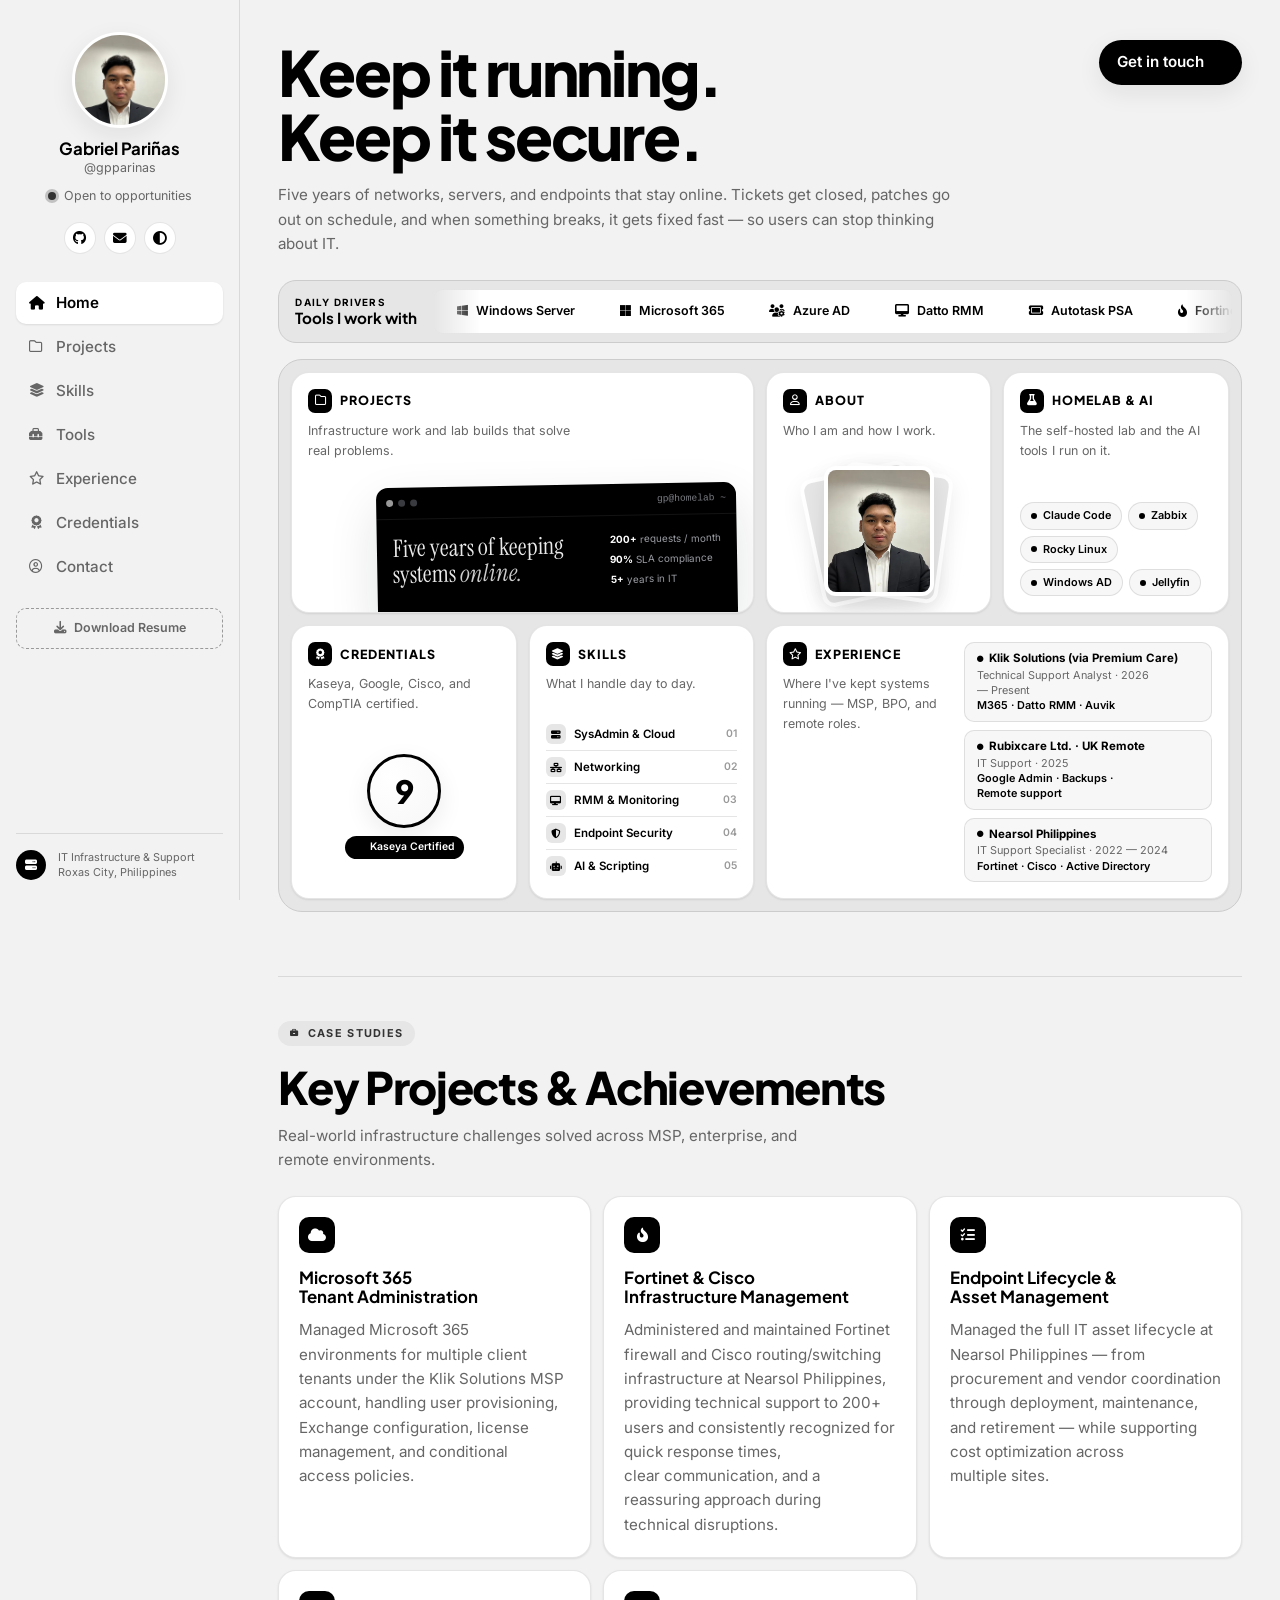
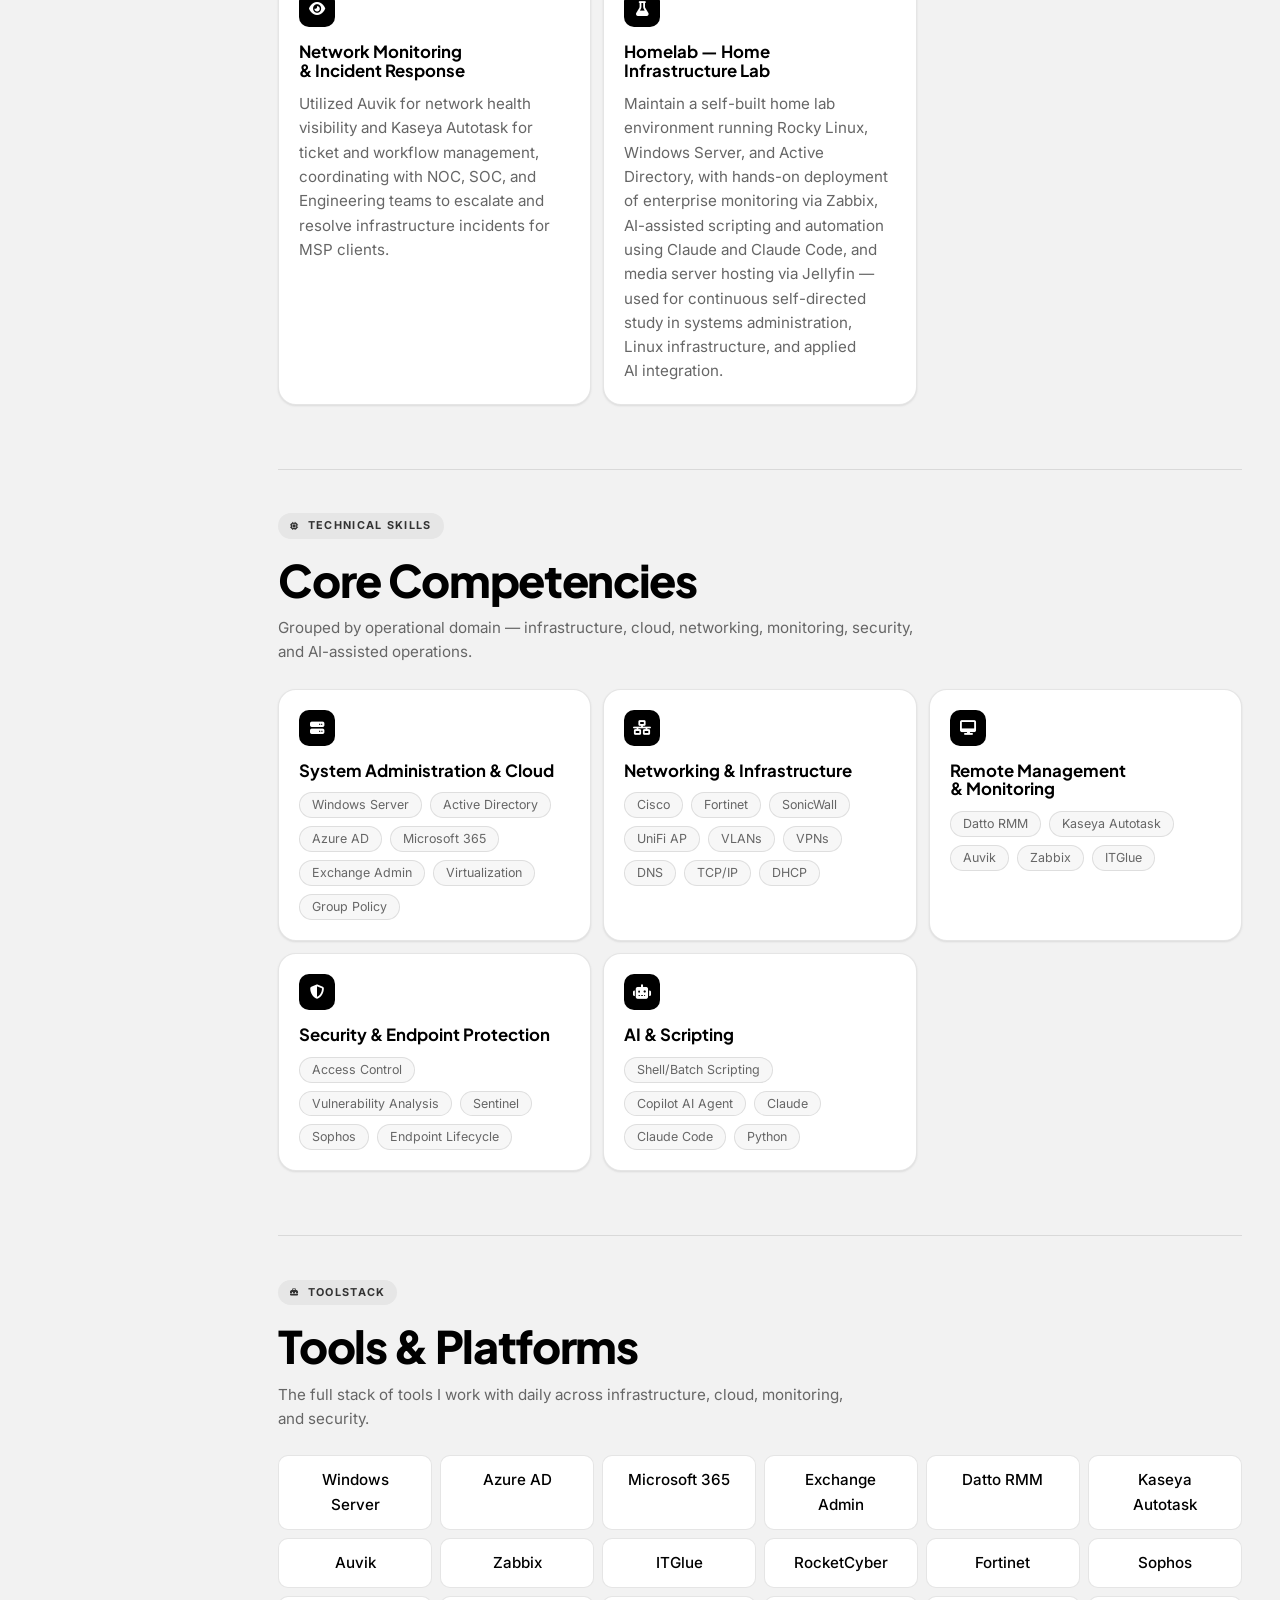
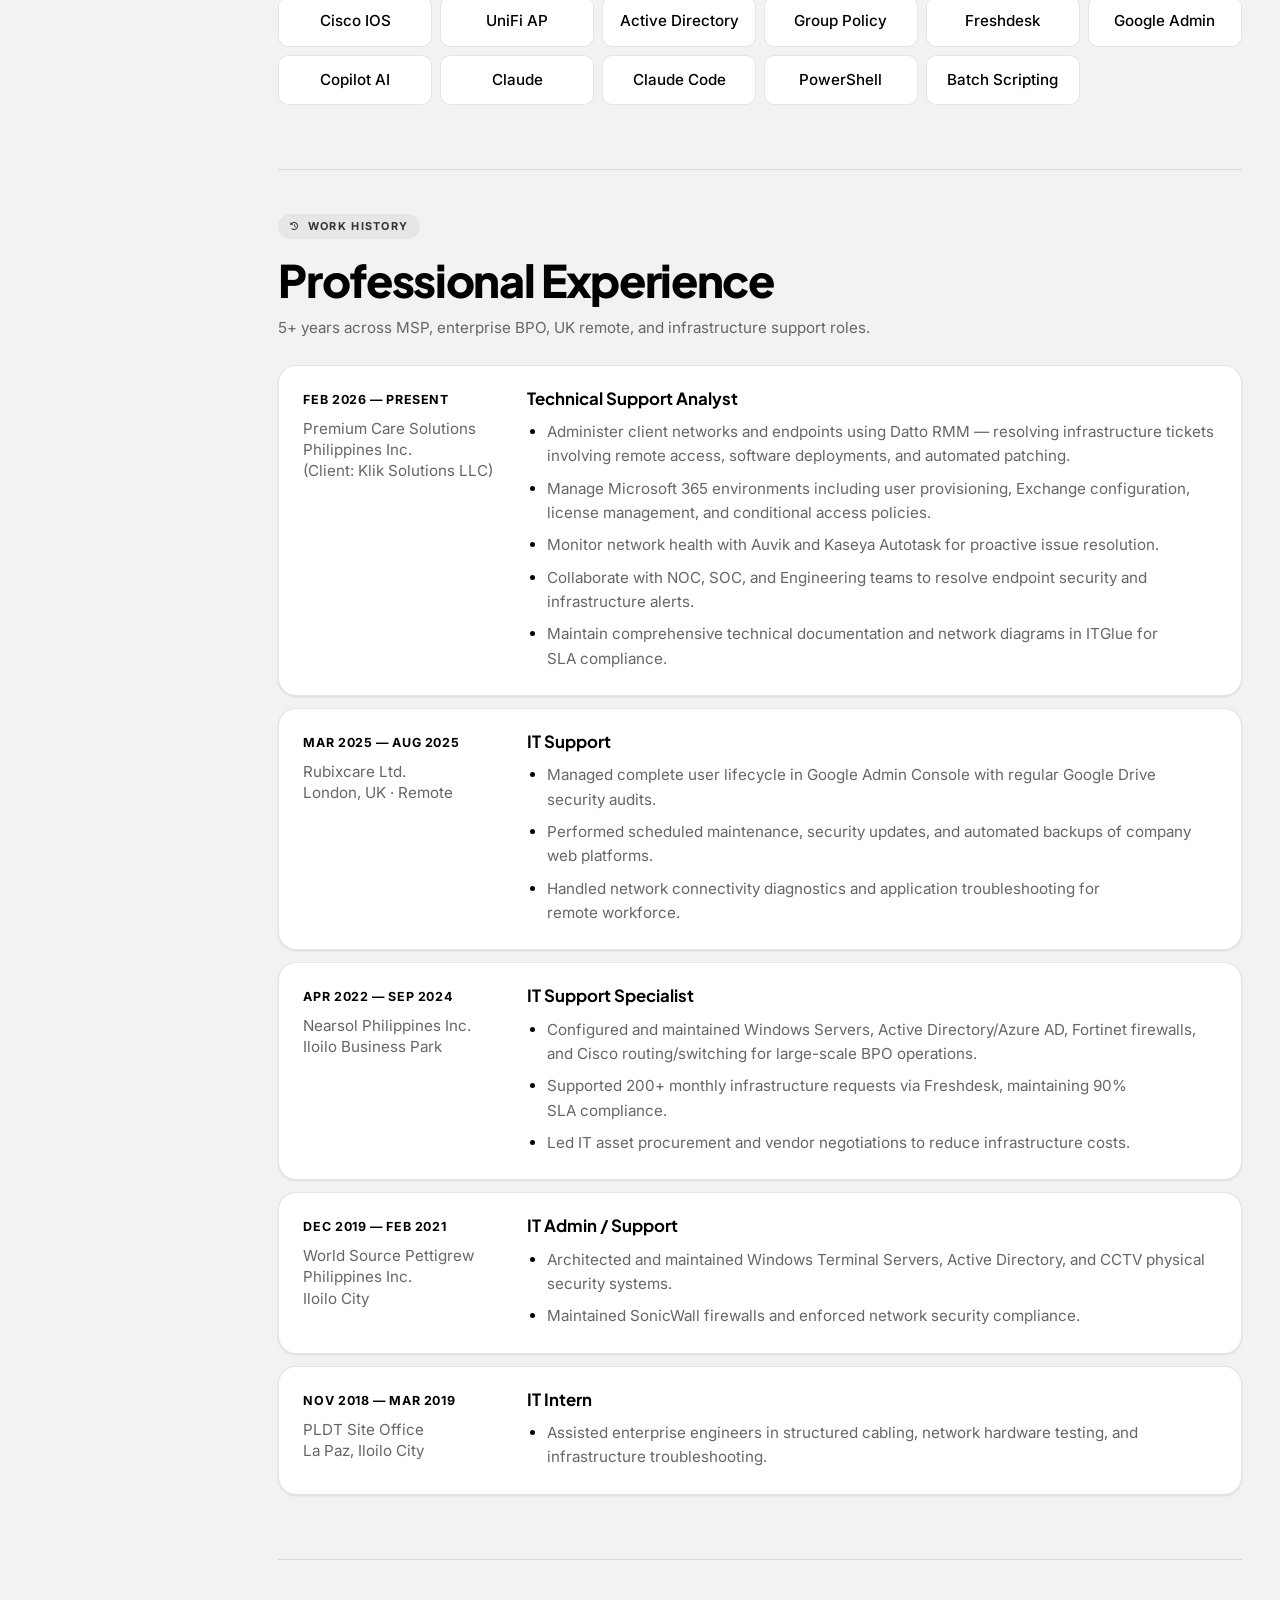
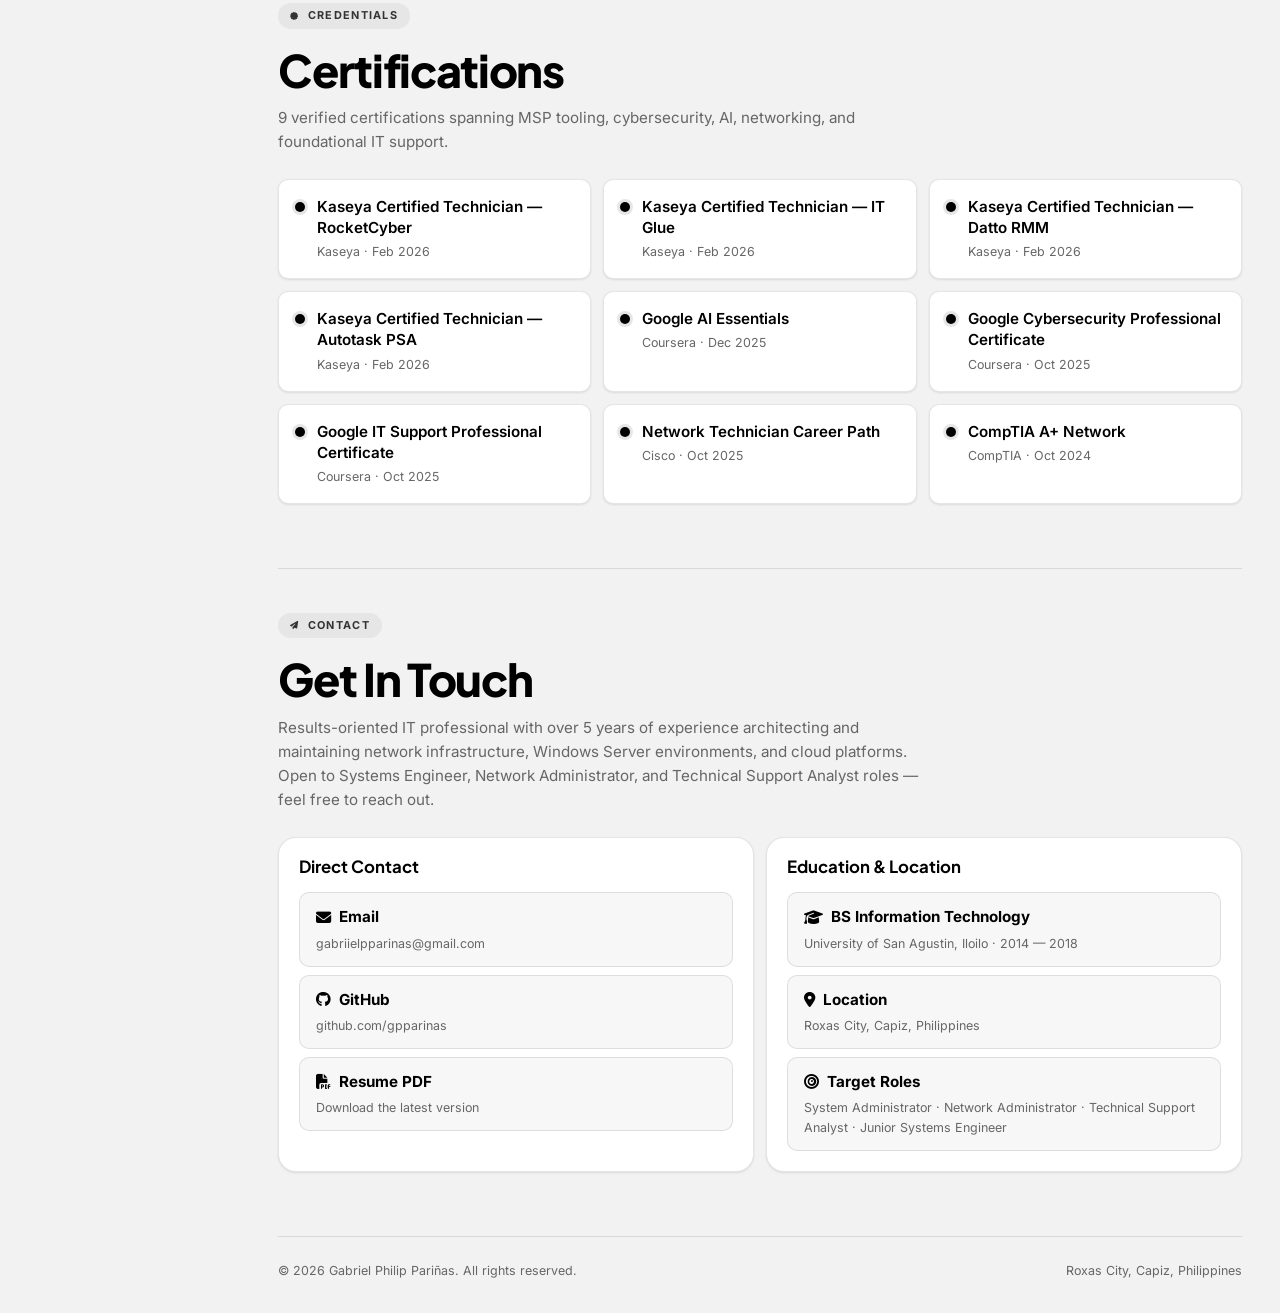
==== index.html @ 8ee0f175 "Correct experience to 5+ years, refine hero copy, optimize photo - Change every "six years" / "6+ ye" ====
<!DOCTYPE html>
<html lang="en">
<head>
  <meta charset="UTF-8" />
  <meta name="viewport" content="width=device-width, initial-scale=1.0, viewport-fit=cover" />
  <meta name="color-scheme" content="light dark" />
  <meta name="theme-color" content="#f2f2f2" media="(prefers-color-scheme: light)" />
  <meta name="theme-color" content="#000000" media="(prefers-color-scheme: dark)" />

  <!-- Apply the saved theme before the page paints (prevents a light flash in dark mode).
       No saved choice = follow the device setting automatically. -->
  <script>
    (function () {
      var root = document.documentElement;
      root.classList.add('js');
      try {
        var t = localStorage.getItem('theme');
        if (t === 'light' || t === 'dark') root.setAttribute('data-theme', t);
      } catch (e) {}
    })();
  </script>
  <title>Gabriel Philip Pariñas — IT Infrastructure & Support Engineer</title>
  <meta name="description" content="Results-oriented IT professional with 5+ years of experience in network infrastructure, Windows Server, Azure AD, and managed services. Based in Roxas City, Philippines." />
  <meta property="og:title" content="Gabriel Philip Pariñas — IT Portfolio" />
  <meta property="og:description" content="System Administrator · Network Administrator · Technical Support Analyst" />
  <meta property="og:type" content="website" />
  <link rel="canonical" href="https://gpparinas.github.io/mywebsite/" />

  <!-- Fonts -->
  <link rel="preconnect" href="https://fonts.googleapis.com">
  <link rel="preconnect" href="https://fonts.gstatic.com" crossorigin>
  <link href="https://fonts.googleapis.com/css2?family=Instrument+Serif:ital@0;1&family=Inter:wght@400;500;600;700&family=Plus+Jakarta+Sans:wght@600;700;800&display=swap" rel="stylesheet">

  <!-- Icons (Font Awesome) -->
  <link rel="preconnect" href="https://cdnjs.cloudflare.com">
  <link rel="stylesheet" href="https://cdnjs.cloudflare.com/ajax/libs/font-awesome/6.4.0/css/all.min.css" />

  <!-- Styles -->
  <link rel="stylesheet" href="style.css" />
</head>
<body>

  <!-- Skip link -->
  <a href="#main-content" class="sr-only">Skip to main content</a>

  <!-- ===== MOBILE TOP BAR ===== -->
  <div class="topbar">
    <a href="#home" class="topbar-brand" aria-label="Gabriel Pariñas — home">
      <img src="photo.webp" alt="" width="36" height="36">
      <span>Gabriel Pariñas</span>
    </a>
    <button id="mobileMenuButton" class="mobile-btn" aria-label="Toggle navigation menu" aria-expanded="false" aria-controls="mobileNav">
      <i id="mobileMenuIcon" class="fas fa-bars" aria-hidden="true"></i>
    </button>
  </div>
  <div class="sidebar-backdrop" id="sidebarBackdrop" hidden></div>

  <div class="app">

    <!-- ===== SIDEBAR ===== -->
    <aside class="sidebar" id="mobileNav" aria-label="Profile and navigation">
      <div class="profile">
        <div class="avatar">
          <img src="photo.webp" alt="Gabriel Philip Pariñas — professional headshot" width="96" height="96"
               onerror="this.style.display='none'">
        </div>
        <h2 class="profile-name">Gabriel Pariñas</h2>
        <p class="profile-handle">@gpparinas</p>
        <p class="profile-status"><span class="status-dot" aria-hidden="true"></span> Open to opportunities</p>
        <div class="socials">
          <a href="https://github.com/gpparinas" target="_blank" rel="noopener noreferrer" aria-label="GitHub"><i class="fab fa-github" aria-hidden="true"></i></a>
          <a href="mailto:gabriielpparinas@gmail.com" aria-label="Email"><i class="fas fa-envelope" aria-hidden="true"></i></a>
          <button id="darkModeToggle" class="theme-toggle" type="button" aria-label="Theme: System. Click to switch to Light." title="Theme: System">
            <i id="systemIcon" class="fas fa-circle-half-stroke" aria-hidden="true"></i>
            <i id="sunIcon"    class="fas fa-sun hidden"         aria-hidden="true"></i>
            <i id="moonIcon"   class="fas fa-moon hidden"        aria-hidden="true"></i>
          </button>
        </div>
      </div>

      <nav class="side-nav" aria-label="Main navigation">
        <a href="#home"           class="nav-link active"><i class="fas fa-house" aria-hidden="true"></i> Home</a>
        <a href="#case-studies"   class="nav-link"><i class="far fa-folder" aria-hidden="true"></i> Projects</a>
        <a href="#competencies"   class="nav-link"><i class="fas fa-layer-group" aria-hidden="true"></i> Skills</a>
        <a href="#tools"          class="nav-link"><i class="fas fa-toolbox" aria-hidden="true"></i> Tools</a>
        <a href="#experience"     class="nav-link"><i class="far fa-star" aria-hidden="true"></i> Experience</a>
        <a href="#certifications" class="nav-link"><i class="fas fa-award" aria-hidden="true"></i> Credentials</a>
        <a href="#contact"        class="nav-link"><i class="far fa-circle-user" aria-hidden="true"></i> Contact</a>
      </nav>

      <a href="resume.pdf" class="btn-resume" download aria-label="Download resume PDF">
        <i class="fas fa-download" aria-hidden="true"></i> Download Resume
      </a>

      <div class="sidebar-foot">
        <span class="logo-mark" aria-hidden="true"><i class="fas fa-server"></i></span>
        <span>IT Infrastructure &amp; Support<br>Roxas City, Philippines</span>
      </div>
    </aside>

    <!-- ===== MAIN ===== -->
    <main id="main-content">

      <!-- HOME / DASHBOARD -->
      <section id="home">
        <div class="home-head">
          <div>
            <h1 class="headline">Keep it running. Keep it secure.</h1>
            <p class="subhead">
              Five years of networks, servers, and endpoints that stay online. Tickets get closed,
              patches go out on schedule, and when something breaks, it gets fixed fast — so users
              can stop thinking about IT.
            </p>
          </div>
          <a class="btn-dark" href="#contact">Get in touch <i class="fas fa-arrow-right" aria-hidden="true"></i></a>
        </div>

        <!-- Tools strip -->
        <div class="tools-strip">
          <div class="strip-label">
            <span>Daily drivers</span>
            <strong>Tools I work with</strong>
          </div>
          <div class="marquee">
            <div class="marquee-track">
              <ul class="marquee-list" role="list">
                <li><i class="fab fa-windows" aria-hidden="true"></i> Windows Server</li>
                <li><i class="fab fa-microsoft" aria-hidden="true"></i> Microsoft 365</li>
                <li><i class="fas fa-users-gear" aria-hidden="true"></i> Azure AD</li>
                <li><i class="fas fa-desktop" aria-hidden="true"></i> Datto RMM</li>
                <li><i class="fas fa-ticket" aria-hidden="true"></i> Autotask PSA</li>
                <li><i class="fas fa-fire-flame-curved" aria-hidden="true"></i> Fortinet</li>
                <li><i class="fas fa-network-wired" aria-hidden="true"></i> Cisco IOS</li>
                <li><i class="fas fa-chart-line" aria-hidden="true"></i> Zabbix</li>
                <li><i class="fas fa-book" aria-hidden="true"></i> ITGlue</li>
                <li><i class="fas fa-terminal" aria-hidden="true"></i> Claude Code</li>
              </ul>
              <ul class="marquee-list" role="list" aria-hidden="true">
                <li><i class="fab fa-windows"></i> Windows Server</li>
                <li><i class="fab fa-microsoft"></i> Microsoft 365</li>
                <li><i class="fas fa-users-gear"></i> Azure AD</li>
                <li><i class="fas fa-desktop"></i> Datto RMM</li>
                <li><i class="fas fa-ticket"></i> Autotask PSA</li>
                <li><i class="fas fa-fire-flame-curved"></i> Fortinet</li>
                <li><i class="fas fa-network-wired"></i> Cisco IOS</li>
                <li><i class="fas fa-chart-line"></i> Zabbix</li>
                <li><i class="fas fa-book"></i> ITGlue</li>
                <li><i class="fas fa-terminal"></i> Claude Code</li>
              </ul>
            </div>
          </div>
        </div>

        <!-- Bento grid -->
        <div class="bento-frame">
          <div class="bento">

            <a class="bento-card span-2" href="#case-studies">
              <div class="bento-head">
                <span class="bento-icon"><i class="far fa-folder" aria-hidden="true"></i></span>
                <h3>Projects</h3>
              </div>
              <p class="bento-desc">Infrastructure work and lab builds that solve real problems.</p>
              <div class="preview-window" aria-hidden="true">
                <div class="window-bar"><span></span><span></span><span></span><em>gp@homelab ~</em></div>
                <div class="window-body">
                  <p class="window-quote">Five years of keeping<br>systems <em>online.</em></p>
                  <ul class="window-stats">
                    <li><b>200+</b> requests / month</li>
                    <li><b>90%</b> SLA compliance</li>
                    <li><b>5+</b> years in IT</li>
                  </ul>
                </div>
              </div>
            </a>

            <a class="bento-card" href="#contact">
              <div class="bento-head">
                <span class="bento-icon"><i class="far fa-user" aria-hidden="true"></i></span>
                <h3>About</h3>
              </div>
              <p class="bento-desc">Who I am and how I work.</p>
              <div class="photo-stack" aria-hidden="true">
                <span class="stack-back"></span>
                <span class="stack-mid"></span>
                <img src="photo.webp" alt="" loading="lazy" onerror="this.style.visibility='hidden'">
              </div>
            </a>

            <a class="bento-card" href="#case-studies">
              <div class="bento-head">
                <span class="bento-icon"><i class="fas fa-flask" aria-hidden="true"></i></span>
                <h3>Homelab &amp; AI</h3>
              </div>
              <p class="bento-desc">The self-hosted lab and the AI tools I run on it.</p>
              <div class="pill-cloud" aria-hidden="true">
                <span>Claude Code</span>
                <span>Zabbix</span>
                <span>Rocky Linux</span>
                <span>Windows AD</span>
                <span>Jellyfin</span>
              </div>
            </a>

            <a class="bento-card" href="#certifications">
              <div class="bento-head">
                <span class="bento-icon"><i class="fas fa-award" aria-hidden="true"></i></span>
                <h3>Credentials</h3>
              </div>
              <p class="bento-desc">Kaseya, Google, Cisco, and CompTIA certified.</p>
              <div class="badge" aria-hidden="true">
                <span class="badge-medal"><b>9</b></span>
                <span class="badge-pill"><i class="fas fa-circle-check"></i> Kaseya Certified</span>
              </div>
            </a>

            <a class="bento-card" href="#competencies">
              <div class="bento-head">
                <span class="bento-icon"><i class="fas fa-layer-group" aria-hidden="true"></i></span>
                <h3>Skills</h3>
              </div>
              <p class="bento-desc">What I handle day to day.</p>
              <ol class="mini-list" role="list">
                <li><i class="fas fa-server" aria-hidden="true"></i> SysAdmin &amp; Cloud <span>01</span></li>
                <li><i class="fas fa-network-wired" aria-hidden="true"></i> Networking <span>02</span></li>
                <li><i class="fas fa-desktop" aria-hidden="true"></i> RMM &amp; Monitoring <span>03</span></li>
                <li><i class="fas fa-shield-halved" aria-hidden="true"></i> Endpoint Security <span>04</span></li>
                <li><i class="fas fa-robot" aria-hidden="true"></i> AI &amp; Scripting <span>05</span></li>
              </ol>
            </a>

            <a class="bento-card span-2" href="#experience">
              <div class="bento-split">
                <div>
                  <div class="bento-head">
                    <span class="bento-icon"><i class="far fa-star" aria-hidden="true"></i></span>
                    <h3>Experience</h3>
                  </div>
                  <p class="bento-desc">Where I've kept systems running — MSP, BPO, and remote roles.</p>
                </div>
                <ul class="exp-stack" role="list">
                  <li>
                    <strong><i class="fas fa-circle" aria-hidden="true"></i> Klik Solutions (via Premium Care)</strong>
                    <span>Technical Support Analyst · 2026 — Present</span>
                    <em>M365 · Datto RMM · Auvik</em>
                  </li>
                  <li>
                    <strong><i class="fas fa-circle" aria-hidden="true"></i> Rubixcare Ltd. · UK Remote</strong>
                    <span>IT Support · 2025</span>
                    <em>Google Admin · Backups · Remote support</em>
                  </li>
                  <li>
                    <strong><i class="fas fa-circle" aria-hidden="true"></i> Nearsol Philippines</strong>
                    <span>IT Support Specialist · 2022 — 2024</span>
                    <em>Fortinet · Cisco · Active Directory</em>
                  </li>
                </ul>
              </div>
            </a>

          </div>
        </div>
      </section>

      <!-- CASE STUDIES -->
      <section id="case-studies" class="fade-in-section">
        <span class="section-label"><i class="fas fa-briefcase fa-xs" aria-hidden="true"></i> Case Studies</span>
        <h2 class="section-title">Key Projects &amp; Achievements</h2>
        <p class="section-desc">Real-world infrastructure challenges solved across MSP, enterprise, and remote environments.</p>
        <div class="skills-grid">

          <article class="skill-card">
            <div class="skill-icon"><i class="fas fa-cloud" aria-hidden="true"></i></div>
            <h3>Microsoft 365 Tenant Administration</h3>
            <p class="card-text">
              Managed Microsoft 365 environments for multiple client tenants under the Klik Solutions MSP account,
              handling user provisioning, Exchange configuration, license management, and conditional access policies.
            </p>
          </article>

          <article class="skill-card">
            <div class="skill-icon"><i class="fas fa-fire-alt" aria-hidden="true"></i></div>
            <h3>Fortinet &amp; Cisco Infrastructure Management</h3>
            <p class="card-text">
              Administered and maintained Fortinet firewall and Cisco routing/switching infrastructure at Nearsol Philippines,
              providing technical support to 200+ users and consistently recognized for quick response times, clear communication,
              and a reassuring approach during technical disruptions.
            </p>
          </article>

          <article class="skill-card">
            <div class="skill-icon"><i class="fas fa-tasks" aria-hidden="true"></i></div>
            <h3>Endpoint Lifecycle &amp; Asset Management</h3>
            <p class="card-text">
              Managed the full IT asset lifecycle at Nearsol Philippines — from procurement and vendor coordination through deployment,
              maintenance, and retirement — while supporting cost optimization across multiple sites.
            </p>
          </article>

          <article class="skill-card">
            <div class="skill-icon"><i class="fas fa-eye" aria-hidden="true"></i></div>
            <h3>Network Monitoring &amp; Incident Response</h3>
            <p class="card-text">
              Utilized Auvik for network health visibility and Kaseya Autotask for ticket and workflow management, coordinating with NOC, SOC,
              and Engineering teams to escalate and resolve infrastructure incidents for MSP clients.
            </p>
          </article>

          <article class="skill-card">
            <div class="skill-icon"><i class="fas fa-flask" aria-hidden="true"></i></div>
            <h3>Homelab — Home Infrastructure Lab</h3>
            <p class="card-text">
              Maintain a self-built home lab environment running Rocky Linux, Windows Server, and Active Directory,
              with hands-on deployment of enterprise monitoring via Zabbix, AI-assisted scripting and automation using Claude and Claude Code,
              and media server hosting via Jellyfin — used for continuous self-directed study in systems administration, Linux infrastructure,
              and applied AI integration.
            </p>
          </article>

        </div>
      </section>

      <!-- CORE COMPETENCIES -->
      <section id="competencies" class="fade-in-section">
        <span class="section-label"><i class="fas fa-microchip fa-xs" aria-hidden="true"></i> Technical Skills</span>
        <h2 class="section-title">Core Competencies</h2>
        <p class="section-desc">Grouped by operational domain — infrastructure, cloud, networking, monitoring, security, and AI-assisted operations.</p>
        <div class="skills-grid">

          <article class="skill-card">
            <div class="skill-icon"><i class="fas fa-server" aria-hidden="true"></i></div>
            <h3>System Administration &amp; Cloud</h3>
            <div class="tag-group">
              <span class="tag">Windows Server</span><span class="tag">Active Directory</span>
              <span class="tag">Azure AD</span><span class="tag">Microsoft 365</span>
              <span class="tag">Exchange Admin</span><span class="tag">Virtualization</span>
              <span class="tag">Group Policy</span>
            </div>
          </article>

          <article class="skill-card">
            <div class="skill-icon"><i class="fas fa-network-wired" aria-hidden="true"></i></div>
            <h3>Networking &amp; Infrastructure</h3>
            <div class="tag-group">
              <span class="tag">Cisco</span><span class="tag">Fortinet</span>
              <span class="tag">SonicWall</span><span class="tag">UniFi AP</span>
              <span class="tag">VLANs</span><span class="tag">VPNs</span>
              <span class="tag">DNS</span><span class="tag">TCP/IP</span><span class="tag">DHCP</span>
            </div>
          </article>

          <article class="skill-card">
            <div class="skill-icon"><i class="fas fa-desktop" aria-hidden="true"></i></div>
            <h3>Remote Management &amp; Monitoring</h3>
            <div class="tag-group">
              <span class="tag">Datto RMM</span><span class="tag">Kaseya Autotask</span>
              <span class="tag">Auvik</span><span class="tag">Zabbix</span>
              <span class="tag">ITGlue</span>
            </div>
          </article>

          <article class="skill-card">
            <div class="skill-icon"><i class="fas fa-shield-alt" aria-hidden="true"></i></div>
            <h3>Security &amp; Endpoint Protection</h3>
            <div class="tag-group">
              <span class="tag">Access Control</span><span class="tag">Vulnerability Analysis</span>
              <span class="tag">Sentinel</span><span class="tag">Sophos</span>
              <span class="tag">Endpoint Lifecycle</span>
            </div>
          </article>

          <article class="skill-card">
            <div class="skill-icon"><i class="fas fa-robot" aria-hidden="true"></i></div>
            <h3>AI &amp; Scripting</h3>
            <div class="tag-group">
              <span class="tag">Shell/Batch Scripting</span><span class="tag">Copilot AI Agent</span>
              <span class="tag">Claude</span><span class="tag">Claude Code</span><span class="tag">Python</span>
            </div>
          </article>

        </div>
      </section>

      <!-- TOOLS -->
      <section id="tools" class="fade-in-section">
        <span class="section-label"><i class="fas fa-toolbox fa-xs" aria-hidden="true"></i> Toolstack</span>
        <h2 class="section-title">Tools &amp; Platforms</h2>
        <p class="section-desc">The full stack of tools I work with daily across infrastructure, cloud, monitoring, and security.</p>
        <div class="tools-grid">
          <div class="tool-chip">Windows Server</div>
          <div class="tool-chip">Azure AD</div>
          <div class="tool-chip">Microsoft 365</div>
          <div class="tool-chip">Exchange Admin</div>
          <div class="tool-chip">Datto RMM</div>
          <div class="tool-chip">Kaseya Autotask</div>
          <div class="tool-chip">Auvik</div>
          <div class="tool-chip">Zabbix</div>
          <div class="tool-chip">ITGlue</div>
          <div class="tool-chip">RocketCyber</div>
          <div class="tool-chip">Fortinet</div>
          <div class="tool-chip">Sophos</div>
          <div class="tool-chip">Cisco IOS</div>
          <div class="tool-chip">UniFi AP</div>
          <div class="tool-chip">Active Directory</div>
          <div class="tool-chip">Group Policy</div>
          <div class="tool-chip">Freshdesk</div>
          <div class="tool-chip">Google Admin</div>
          <div class="tool-chip">Copilot AI</div>
          <div class="tool-chip">Claude</div>
          <div class="tool-chip">Claude Code</div>
          <div class="tool-chip">PowerShell</div>
          <div class="tool-chip">Batch Scripting</div>
        </div>
      </section>

      <!-- EXPERIENCE -->
      <section id="experience" class="fade-in-section">
        <span class="section-label"><i class="fas fa-history fa-xs" aria-hidden="true"></i> Work History</span>
        <h2 class="section-title">Professional Experience</h2>
        <p class="section-desc">5+ years across MSP, enterprise BPO, UK remote, and infrastructure support roles.</p>
        <div class="timeline">

          <article class="job-card">
            <div class="job-meta">
              <div class="job-period">Feb 2026 — Present</div>
              <div class="job-company">Premium Care Solutions Philippines Inc.<br>(Client: Klik Solutions LLC)</div>
            </div>
            <div>
              <h3 class="job-title">Technical Support Analyst</h3>
              <ul class="job-points">
                <li>Administer client networks and endpoints using Datto RMM — resolving infrastructure tickets involving remote access, software deployments, and automated patching.</li>
                <li>Manage Microsoft 365 environments including user provisioning, Exchange configuration, license management, and conditional access policies.</li>
                <li>Monitor network health with Auvik and Kaseya Autotask for proactive issue resolution.</li>
                <li>Collaborate with NOC, SOC, and Engineering teams to resolve endpoint security and infrastructure alerts.</li>
                <li>Maintain comprehensive technical documentation and network diagrams in ITGlue for SLA compliance.</li>
              </ul>
            </div>
          </article>

          <article class="job-card">
            <div class="job-meta">
              <div class="job-period">Mar 2025 — Aug 2025</div>
              <div class="job-company">Rubixcare Ltd.<br>London, UK · Remote</div>
            </div>
            <div>
              <h3 class="job-title">IT Support</h3>
              <ul class="job-points">
                <li>Managed complete user lifecycle in Google Admin Console with regular Google Drive security audits.</li>
                <li>Performed scheduled maintenance, security updates, and automated backups of company web platforms.</li>
                <li>Handled network connectivity diagnostics and application troubleshooting for remote workforce.</li>
              </ul>
            </div>
          </article>

          <article class="job-card">
            <div class="job-meta">
              <div class="job-period">Apr 2022 — Sep 2024</div>
              <div class="job-company">Nearsol Philippines Inc.<br>Iloilo Business Park</div>
            </div>
            <div>
              <h3 class="job-title">IT Support Specialist</h3>
              <ul class="job-points">
                <li>Configured and maintained Windows Servers, Active Directory/Azure AD, Fortinet firewalls, and Cisco routing/switching for large-scale BPO operations.</li>
                <li>Supported 200+ monthly infrastructure requests via Freshdesk, maintaining 90% SLA compliance.</li>
                <li>Led IT asset procurement and vendor negotiations to reduce infrastructure costs.</li>
              </ul>
            </div>
          </article>

          <article class="job-card">
            <div class="job-meta">
              <div class="job-period">Dec 2019 — Feb 2021</div>
              <div class="job-company">World Source Pettigrew Philippines Inc.<br>Iloilo City</div>
            </div>
            <div>
              <h3 class="job-title">IT Admin / Support</h3>
              <ul class="job-points">
                <li>Architected and maintained Windows Terminal Servers, Active Directory, and CCTV physical security systems.</li>
                <li>Maintained SonicWall firewalls and enforced network security compliance.</li>
              </ul>
            </div>
          </article>

          <article class="job-card">
            <div class="job-meta">
              <div class="job-period">Nov 2018 — Mar 2019</div>
              <div class="job-company">PLDT Site Office<br>La Paz, Iloilo City</div>
            </div>
            <div>
              <h3 class="job-title">IT Intern</h3>
              <ul class="job-points">
                <li>Assisted enterprise engineers in structured cabling, network hardware testing, and infrastructure troubleshooting.</li>
              </ul>
            </div>
          </article>

        </div>
      </section>

      <!-- CERTIFICATIONS -->
      <section id="certifications" class="fade-in-section">
        <span class="section-label"><i class="fas fa-certificate fa-xs" aria-hidden="true"></i> Credentials</span>
        <h2 class="section-title">Certifications</h2>
        <p class="section-desc">9 verified certifications spanning MSP tooling, cybersecurity, AI, networking, and foundational IT support.</p>
        <div class="cert-grid">
          <div class="cert-card"><div class="cert-dot"></div><div><div class="cert-name">Kaseya Certified Technician — RocketCyber</div><div class="cert-issuer">Kaseya · Feb 2026</div></div></div>
          <div class="cert-card"><div class="cert-dot"></div><div><div class="cert-name">Kaseya Certified Technician — IT Glue</div><div class="cert-issuer">Kaseya · Feb 2026</div></div></div>
          <div class="cert-card"><div class="cert-dot"></div><div><div class="cert-name">Kaseya Certified Technician — Datto RMM</div><div class="cert-issuer">Kaseya · Feb 2026</div></div></div>
          <div class="cert-card"><div class="cert-dot"></div><div><div class="cert-name">Kaseya Certified Technician — Autotask PSA</div><div class="cert-issuer">Kaseya · Feb 2026</div></div></div>
          <div class="cert-card"><div class="cert-dot"></div><div><div class="cert-name">Google AI Essentials</div><div class="cert-issuer">Coursera · Dec 2025</div></div></div>
          <div class="cert-card"><div class="cert-dot"></div><div><div class="cert-name">Google Cybersecurity Professional Certificate</div><div class="cert-issuer">Coursera · Oct 2025</div></div></div>
          <div class="cert-card"><div class="cert-dot"></div><div><div class="cert-name">Google IT Support Professional Certificate</div><div class="cert-issuer">Coursera · Oct 2025</div></div></div>
          <div class="cert-card"><div class="cert-dot"></div><div><div class="cert-name">Network Technician Career Path</div><div class="cert-issuer">Cisco · Oct 2025</div></div></div>
          <div class="cert-card"><div class="cert-dot"></div><div><div class="cert-name">CompTIA A+ Network</div><div class="cert-issuer">CompTIA · Oct 2024</div></div></div>
        </div>
      </section>

      <!-- CONTACT -->
      <section id="contact" class="fade-in-section">
        <span class="section-label"><i class="fas fa-paper-plane fa-xs" aria-hidden="true"></i> Contact</span>
        <h2 class="section-title">Get In Touch</h2>
        <p class="section-desc">
          Results-oriented IT professional with over 5 years of experience architecting and maintaining
          network infrastructure, Windows Server environments, and cloud platforms. Open to Systems Engineer,
          Network Administrator, and Technical Support Analyst roles — feel free to reach out.
        </p>
        <div class="contact-grid">
          <div class="contact-card">
            <h3>Direct Contact</h3>
            <a class="contact-item" href="mailto:gabriielpparinas@gmail.com">
              <strong><i class="fas fa-envelope" aria-hidden="true"></i> Email</strong>
              <span>gabriielpparinas@gmail.com</span>
            </a>
            <a class="contact-item" href="https://github.com/gpparinas" target="_blank" rel="noopener noreferrer">
              <strong><i class="fab fa-github" aria-hidden="true"></i> GitHub</strong>
              <span>github.com/gpparinas</span>
            </a>
            <a class="contact-item" href="resume.pdf" download>
              <strong><i class="fas fa-file-pdf" aria-hidden="true"></i> Resume PDF</strong>
              <span>Download the latest version</span>
            </a>
          </div>
          <div class="contact-card">
            <h3>Education &amp; Location</h3>
            <div class="contact-item static">
              <strong><i class="fas fa-graduation-cap" aria-hidden="true"></i> BS Information Technology</strong>
              <span>University of San Agustin, Iloilo · 2014 — 2018</span>
            </div>
            <div class="contact-item static">
              <strong><i class="fas fa-map-marker-alt" aria-hidden="true"></i> Location</strong>
              <span>Roxas City, Capiz, Philippines</span>
            </div>
            <div class="contact-item static">
              <strong><i class="fas fa-bullseye" aria-hidden="true"></i> Target Roles</strong>
              <span>System Administrator · Network Administrator · Technical Support Analyst · Junior Systems Engineer</span>
            </div>
          </div>
        </div>
      </section>

      <!-- ===== FOOTER ===== -->
      <footer>
        <span>&copy; 2026 Gabriel Philip Pariñas. All rights reserved.</span>
        <span>Roxas City, Capiz, Philippines</span>
      </footer>

    </main>
  </div>

  <script src="script.js" defer></script>
</body>
</html>
---- style.css ----
/* ============================================================
   GABRIEL PARINAS — Portfolio Style
   Design: sidebar profile + bento dashboard, custom tokens, dark mode
   ============================================================ */

/* ---------- DESIGN TOKENS ----------
   Theme rules:
   - No data-theme attribute  = follow the device setting (System)
   - data-theme="light"       = always light
   - data-theme="dark"        = always dark (AMOLED true black)
   ------------------------------------ */
:root {
  color-scheme: light;
  --on-primary:    #ffffff;  /* text/icons placed on --primary */
  --status:        #333333;
  --bg:            #f2f2f2;
  --surface:       #ffffff;
  --surface-2:     #f7f7f7;
  --frame:         #e6e6e6;
  --frame-border:  #cccccc;
  --text:          #000000;
  --muted:         #666666;
  --faint:         #999999;
  --border:        rgba(0,0,0,.10);
  --primary:       #000000;
  --primary-hover: #333333;
  --accent-bg:     #e6e6e6;
  --accent-text:   #333333;
  --ink:           #000000;
  --ink-text:      #ffffff;
  --window:        #000000;
  --shadow-sm:     0 1px 2px rgba(20,22,27,.05), 0 1px 3px rgba(20,22,27,.05);
  --shadow-md:     0 8px 24px rgba(20,22,27,.08);
  --shadow-lg:     0 20px 50px rgba(20,22,27,.12);
  --radius:        18px;
  --radius-sm:     10px;
  --radius-pill:   999px;
  --transition:    180ms cubic-bezier(.16,1,.3,1);
  --sidebar-w:     240px;
  --max-w:         1180px;

  /* type scale */
  --text-xs:   clamp(.72rem,  .7rem  + .1vw,  .8rem);
  --text-sm:   clamp(.85rem,  .8rem  + .2vw,  .95rem);
  --text-base: clamp(.95rem,  .92rem + .2vw,  1.05rem);
  --text-lg:   clamp(1.1rem,  1rem   + .5vw,  1.4rem);
  --text-xl:   clamp(1.4rem,  1.2rem + 1vw,   2rem);
  --text-2xl:  clamp(1.8rem,  1.3rem + 2vw,   2.8rem);
  --text-hero: clamp(2.1rem,  1.2rem + 3.4vw, 3.9rem);

  /* spacing */
  --s1:.25rem;--s2:.5rem;--s3:.75rem;--s4:1rem;--s5:1.25rem;
  --s6:1.5rem;--s8:2rem;--s10:2.5rem;--s12:3rem;--s16:4rem;

  --font-display: 'Plus Jakarta Sans', 'Inter', system-ui, sans-serif;
  --font-serif:   'Instrument Serif', Georgia, serif;
}

/* Monochrome palette: #000000 · #333333 · #666666 · #999999 · #CCCCCC
   Dark = AMOLED: true black page, near-black cards, thin borders for separation.
   Kept identical in both blocks below so System-dark and a manual Dark choice match. */
@media (prefers-color-scheme: dark) {
  :root:not([data-theme="light"]) {
    color-scheme: dark;
    --on-primary:    #000000;
    --status:        #cccccc;
    --bg:            #000000;
    --surface:       #0d0d0d;
    --surface-2:     #1a1a1a;
    --frame:         #050505;
    --frame-border:  #333333;
    --text:          #f2f2f2;
    --muted:         #999999;
    --faint:         #666666;
    --border:        rgba(255,255,255,.12);
    --primary:       #cccccc;
    --primary-hover: #ffffff;
    --accent-bg:     #333333;
    --accent-text:   #cccccc;
    --ink:           #f2f2f2;
    --ink-text:      #000000;
    --window:        #0d0d0d;
    --shadow-sm:     none;
    --shadow-md:     0 0 0 1px rgba(255,255,255,.06);
    --shadow-lg:     0 0 0 1px rgba(255,255,255,.08), 0 20px 50px rgba(0,0,0,.8);
  }
}
:root[data-theme="dark"] {
  color-scheme: dark;
    --on-primary:    #000000;
    --status:        #cccccc;
  --bg:            #000000;
  --surface:       #0d0d0d;
  --surface-2:     #1a1a1a;
  --frame:         #050505;
  --frame-border:  #333333;
  --text:          #f2f2f2;
  --muted:         #999999;
  --faint:         #666666;
  --border:        rgba(255,255,255,.12);
  --primary:       #cccccc;
  --primary-hover: #ffffff;
  --accent-bg:     #333333;
  --accent-text:   #cccccc;
  --ink:           #f2f2f2;
  --ink-text:      #000000;
  --window:        #0d0d0d;
  --shadow-sm:     none;
  --shadow-md:     0 0 0 1px rgba(255,255,255,.06);
  --shadow-lg:     0 0 0 1px rgba(255,255,255,.08), 0 20px 50px rgba(0,0,0,.8);
}

/* ---------- BASE RESET ---------- */
*, *::before, *::after { box-sizing: border-box; margin: 0; padding: 0; }
html {
  scroll-behavior: smooth;
  -webkit-font-smoothing: antialiased;
  -moz-osx-font-smoothing: grayscale;
  text-rendering: optimizeLegibility;
}
body {
  min-height: 100vh;      /* fallback for older browsers */
  min-height: 100dvh;
  overflow-x: hidden;
  font-family: 'Inter', system-ui, sans-serif;
  font-size: var(--text-base);
  background: var(--bg);
  color: var(--text);
  line-height: 1.6;
  transition: background var(--transition), color var(--transition);
}
img, svg { display: block; max-width: 100%; }
a { color: inherit; text-decoration: none; }
button { font: inherit; cursor: pointer; background: none; border: none; color: inherit; }
h1,h2,h3,h4 { text-wrap: balance; line-height: 1.1; }
p, li { text-wrap: pretty; }
.hidden { display: none !important; }

:focus-visible {
  outline: 2px solid var(--primary);
  outline-offset: 3px;
  border-radius: var(--radius-sm);
}
::selection { background: color-mix(in srgb, var(--primary) 25%, transparent); }

@media (prefers-reduced-motion: reduce) {
  *, *::before, *::after {
    animation: none !important;
    transition-duration: .01ms !important;
    scroll-behavior: auto !important;
  }
}

/* ---------- SKIP LINK ---------- */
.sr-only {
  position: absolute; width: 1px; height: 1px; padding: 0; margin: -1px;
  overflow: hidden; clip: rect(0,0,0,0); white-space: nowrap; border-width: 0;
}
a.sr-only:focus {
  position: fixed; top: var(--s4); left: var(--s4); z-index: 9999;
  width: auto; height: auto; clip: auto; white-space: normal;
  background: var(--primary); color: var(--on-primary);
  padding: var(--s3) var(--s5); border-radius: var(--radius-sm);
  font-weight: 600; box-shadow: var(--shadow-md);
}

/* ---------- APP LAYOUT ---------- */
.app {
  display: grid;
  grid-template-columns: var(--sidebar-w) minmax(0, 1fr);
  min-height: 100vh;
  min-height: 100dvh;
}

/* ---------- SIDEBAR ---------- */
.sidebar {
  position: sticky; top: 0;
  height: 100vh;          /* fallback */
  height: 100dvh;
  display: flex; flex-direction: column; gap: var(--s5);
  padding: var(--s8) var(--s4) var(--s5);
  border-right: 1px solid var(--border);
  background: var(--bg);
  overflow-y: auto;
}
.profile { display: flex; flex-direction: column; align-items: center; text-align: center; }
.avatar {
  width: 96px; height: 96px; border-radius: 50%; overflow: hidden;
  background: var(--accent-bg); box-shadow: var(--shadow-md);
  border: 3px solid var(--surface); margin-bottom: var(--s3);
}
.avatar img { width: 100%; height: 100%; object-fit: cover; object-position: center top; }
.profile-name {
  font-family: var(--font-display); font-size: 1.05rem; font-weight: 700;
}
.profile-handle { font-size: var(--text-xs); color: var(--muted); }
.profile-status {
  display: inline-flex; align-items: center; gap: var(--s2);
  margin-top: var(--s2); font-size: var(--text-xs); color: var(--muted);
}
.status-dot {
  width: 8px; height: 8px; border-radius: 50%; background: var(--status);
  box-shadow: 0 0 0 3px color-mix(in srgb, var(--status) 25%, transparent);
}
.socials { display: flex; gap: var(--s2); margin-top: var(--s4); }
.socials a, .theme-toggle {
  width: 32px; height: 32px; border-radius: 50%;
  display: grid; place-items: center; font-size: .85rem;
  background: var(--surface); border: 1px solid var(--border); color: var(--text);
  transition: background var(--transition), color var(--transition), transform var(--transition);
}
.socials a:hover, .theme-toggle:hover { background: var(--primary); color: var(--on-primary); transform: translateY(-1px); }

.side-nav { display: flex; flex-direction: column; gap: 2px; margin-top: var(--s2); }
.side-nav a {
  display: flex; align-items: center; gap: var(--s3);
  padding: .55rem var(--s3); border-radius: var(--radius-sm);
  font-size: var(--text-sm); font-weight: 500; color: var(--muted);
  transition: background var(--transition), color var(--transition);
}
.side-nav a i { width: 16px; text-align: center; font-size: .85rem; }
.side-nav a:hover { color: var(--text); background: color-mix(in srgb, var(--surface) 60%, transparent); }
.side-nav a.active {
  color: var(--text); font-weight: 600;
  background: var(--surface); box-shadow: var(--shadow-sm);
}
.side-nav a.active i { color: var(--primary); }

.btn-resume {
  display: inline-flex; align-items: center; justify-content: center; gap: var(--s2);
  padding: .6rem var(--s4); border-radius: var(--radius-sm);
  border: 1px dashed var(--faint); color: var(--muted);
  font-size: var(--text-xs); font-weight: 600;
  transition: all var(--transition);
}
.btn-resume:hover { border-color: var(--primary); color: var(--primary); background: var(--accent-bg); }

.sidebar-foot {
  margin-top: auto; padding-top: var(--s4); border-top: 1px solid var(--border);
  display: flex; align-items: center; gap: var(--s3);
  font-size: .68rem; line-height: 1.4; color: var(--muted);
}
.logo-mark {
  width: 30px; height: 30px; flex-shrink: 0; border-radius: 50%;
  display: grid; place-items: center; font-size: .75rem;
  background: var(--ink); color: var(--ink-text);
}

/* ---------- MOBILE TOP BAR ---------- */
.topbar { display: none; }
.sidebar-backdrop { display: none; }

/* ---------- MAIN ---------- */
main {
  padding-block: var(--s10) var(--s8);
  padding-left:  max(clamp(var(--s4), 3vw, var(--s10)), env(safe-area-inset-left, 0px));
  padding-right: max(clamp(var(--s4), 3vw, var(--s10)), env(safe-area-inset-right, 0px));
  max-width: calc(var(--max-w) + 2 * var(--s10));
  width: 100%;
  min-width: 0;
  margin-inline: auto;    /* centers content on ultra-wide screens */
}

/* ---------- HOME HEADER ---------- */
.home-head {
  display: flex; align-items: flex-start; justify-content: space-between; gap: var(--s6);
  margin-bottom: var(--s6);
}
.headline {
  font-family: var(--font-display); font-weight: 800;
  font-size: var(--text-hero); letter-spacing: -.035em; line-height: 1.02;
  color: var(--text);
}
.subhead {
  margin-top: var(--s4); max-width: 68ch;
  font-size: var(--text-sm); color: var(--muted);
}
.btn-dark {
  flex-shrink: 0; display: inline-flex; align-items: center; gap: var(--s2);
  padding: .65rem 1.15rem; border-radius: var(--radius-pill);
  background: var(--ink); color: var(--ink-text);
  font-size: var(--text-sm); font-weight: 600; box-shadow: var(--shadow-md);
  transition: transform var(--transition), box-shadow var(--transition);
}
.btn-dark i { color: var(--primary); font-size: .8em; }
.btn-dark:hover { transform: translateY(-2px); box-shadow: var(--shadow-lg); }

/* ---------- TOOLS STRIP ---------- */
.tools-strip {
  display: flex; align-items: center; gap: var(--s4);
  padding: var(--s2) var(--s2) var(--s2) var(--s4);
  background: var(--frame); border: 1px solid var(--frame-border);
  border-radius: var(--radius); margin-bottom: var(--s4);
}
.strip-label { display: flex; flex-direction: column; line-height: 1.25; flex-shrink: 0; }
.strip-label span {
  font-size: .62rem; font-weight: 700; letter-spacing: .12em;
  text-transform: uppercase; color: var(--primary);
}
.strip-label strong { font-family: var(--font-display); font-size: var(--text-sm); }
.marquee {
  flex: 1; min-width: 0; overflow: hidden;
  background: var(--surface); border: 1px solid var(--border); border-radius: var(--radius-sm);
  -webkit-mask-image: linear-gradient(90deg, transparent, #000 6%, #000 94%, transparent);
          mask-image: linear-gradient(90deg, transparent, #000 6%, #000 94%, transparent);
}
.marquee-track { display: flex; width: max-content; animation: marquee 32s linear infinite; }
.marquee:hover .marquee-track { animation-play-state: paused; }
.marquee-list { display: flex; list-style: none; }
.marquee-list li {
  display: inline-flex; align-items: center; gap: var(--s2);
  padding: .7rem 1.4rem; white-space: nowrap;
  font-size: var(--text-xs); font-weight: 600;
}
.marquee-list li i { color: var(--primary); }
@keyframes marquee { to { transform: translateX(-50%); } }

/* ---------- BENTO GRID ---------- */
.bento-frame {
  padding: var(--s3);
  background: var(--frame); border: 1px solid var(--frame-border);
  border-radius: calc(var(--radius) + 6px);
}
.bento {
  display: grid;
  grid-template-columns: repeat(4, minmax(0, 1fr));
  gap: var(--s3);
}
.bento-card {
  position: relative; display: flex; flex-direction: column;
  min-height: 240px; padding: var(--s4) var(--s4) var(--s4);
  background: var(--surface); border: 1px solid var(--border);
  border-radius: var(--radius); box-shadow: var(--shadow-sm);
  overflow: hidden;
  transition: transform var(--transition), box-shadow var(--transition), border-color var(--transition);
}
.bento-card:hover {
  transform: translateY(-3px); box-shadow: var(--shadow-md);
  border-color: color-mix(in srgb, var(--primary) 35%, transparent);
}
.bento-card.span-2 { grid-column: span 2; }
.bento-head { display: flex; align-items: center; gap: var(--s2); }
.bento-icon {
  width: 24px; height: 24px; border-radius: 7px; flex-shrink: 0;
  display: grid; place-items: center; font-size: .7rem;
  background: var(--primary); color: var(--on-primary);
}
.bento-head h3 {
  font-family: var(--font-display); font-size: .78rem; font-weight: 800;
  letter-spacing: .08em; text-transform: uppercase;
}
.bento-desc { margin-top: var(--s2); font-size: var(--text-xs); color: var(--muted); max-width: 40ch; }

/* Projects preview window */
.preview-window {
  margin-top: auto; align-self: flex-end;
  width: min(100%, 360px); transform: translateY(var(--s6)) rotate(-1deg);
  background: var(--window); color: #eaeaea;
  border-radius: 12px 12px 0 0; box-shadow: var(--shadow-lg);
  transition: transform var(--transition);
}
.bento-card:hover .preview-window { transform: translateY(var(--s3)) rotate(0); }
.window-bar {
  display: flex; align-items: center; gap: 5px;
  padding: 8px 10px; border-bottom: 1px solid rgba(255,255,255,.08);
}
.window-bar span { width: 7px; height: 7px; border-radius: 50%; background: #3a3b40; }
.window-bar span:first-child { background: #999999; }
.window-bar em { margin-left: auto; font-size: .6rem; font-style: normal; color: #7b7d83; font-family: ui-monospace, monospace; }
.window-body { display: flex; justify-content: space-between; gap: var(--s4); padding: var(--s4) var(--s4) var(--s8); }
.window-quote { font-family: var(--font-serif); font-size: 1.5rem; line-height: 1.05; }
.window-quote em { color: #cccccc; }  /* window is always dark */
.window-stats { list-style: none; font-size: .62rem; color: #9a9ca3; display: grid; gap: 4px; align-content: start; white-space: nowrap; }
.window-stats b { color: #fff; }

/* About photo stack */
.photo-stack { position: relative; margin: auto auto 0; width: 130px; height: 140px; }
.photo-stack span, .photo-stack img {
  position: absolute; inset: 10px 10px 0; border-radius: 12px;
  border: 4px solid var(--surface); box-shadow: var(--shadow-md);
  transition: transform var(--transition);
}
.stack-back { background: var(--frame); transform: rotate(-12deg) translateX(-14px); }
.stack-mid  { background: var(--accent-bg); transform: rotate(8deg) translateX(12px); }
.photo-stack img { width: calc(100% - 20px); height: calc(100% - 10px); object-fit: cover; object-position: center top; background: var(--surface-2); }
.bento-card:hover .stack-back { transform: rotate(-16deg) translateX(-22px); }
.bento-card:hover .stack-mid  { transform: rotate(12deg) translateX(20px); }

/* Pill cloud */
.pill-cloud { display: flex; flex-wrap: wrap; gap: 6px; margin-top: auto; }
.pill-cloud span {
  display: inline-flex; align-items: center; gap: 6px;
  padding: 4px 10px; border-radius: var(--radius-pill);
  background: var(--surface-2); border: 1px solid var(--border);
  font-size: .68rem; font-weight: 600;
}
.pill-cloud span::before { content: ""; width: 6px; height: 6px; border-radius: 50%; background: var(--primary); }

/* Credentials badge */
.badge { margin: auto; display: flex; flex-direction: column; align-items: center; gap: var(--s2); padding-top: var(--s4); }
.badge-medal {
  position: relative; width: 74px; height: 74px; border-radius: 50%;
  display: grid; place-items: center;
  background: radial-gradient(circle at 30% 30%, var(--surface), var(--surface-2));
  border: 3px solid var(--primary); box-shadow: var(--shadow-md);
}
.badge-medal b { color: var(--primary); font-family: var(--font-display); font-size: 2rem; font-weight: 800; }
.badge-pill {
  display: inline-flex; align-items: center; gap: 5px;
  padding: 3px 10px; border-radius: var(--radius-pill);
  background: var(--ink); color: var(--ink-text); font-size: .65rem; font-weight: 600;
}
.badge-pill i { color: var(--primary); }

/* Skills mini list */
.mini-list { list-style: none; margin-top: auto; padding-top: var(--s3); }
.mini-list li {
  display: flex; align-items: center; gap: var(--s2);
  padding: 6px 0; font-size: .72rem; font-weight: 600;
  border-bottom: 1px solid var(--border);
}
.mini-list li:last-child { border-bottom: none; }
.mini-list li i {
  width: 20px; height: 20px; border-radius: 6px; display: grid; place-items: center;
  background: var(--accent-bg); color: var(--primary); font-size: .6rem;
}
.mini-list li span { margin-left: auto; color: var(--faint); font-size: .65rem; }

/* Experience split */
.bento-split { display: grid; grid-template-columns: minmax(0, .8fr) minmax(0, 1.2fr); gap: var(--s4); height: 100%; }
.exp-stack { list-style: none; display: grid; gap: var(--s2); }
.exp-stack li {
  display: flex; flex-direction: column; gap: 1px;
  padding: var(--s2) var(--s3); border-radius: var(--radius-sm);
  background: var(--surface-2); border: 1px solid var(--border);
  font-size: .68rem; line-height: 1.35;
}
.exp-stack strong { font-size: .72rem; display: flex; align-items: center; gap: 6px; }
.exp-stack strong i { font-size: .4rem; color: var(--primary); }
.exp-stack span { color: var(--muted); }
.exp-stack em { font-style: normal; color: var(--primary); font-weight: 600; }

/* ---------- DETAIL SECTIONS ---------- */
section { scroll-margin-top: var(--s6); }
main > section:not(#home) {
  margin-top: var(--s16); padding-top: var(--s10);
  border-top: 1px solid var(--border);
}

.section-label {
  display: inline-flex; align-items: center; gap: var(--s2);
  font-size: .68rem; font-weight: 700; letter-spacing: .12em;
  text-transform: uppercase; color: var(--accent-text);
  background: var(--accent-bg); padding: var(--s1) var(--s3);
  border-radius: var(--radius-pill); margin-bottom: var(--s4);
}
h2.section-title {
  font-family: var(--font-display); font-weight: 800; letter-spacing: -.03em;
  font-size: var(--text-2xl); margin-bottom: var(--s3);
}
.section-desc { color: var(--muted); font-size: var(--text-sm); max-width: 64ch; margin-bottom: var(--s6); }

/* Skill / project cards */
.skills-grid {
  display: grid;
  grid-template-columns: repeat(auto-fill, minmax(min(300px,100%), 1fr));
  gap: var(--s3);
}
.skill-card {
  background: var(--surface); border: 1px solid var(--border);
  border-radius: var(--radius); padding: var(--s5);
  box-shadow: var(--shadow-sm);
  transition: box-shadow var(--transition), transform var(--transition);
}
.skill-card:hover { box-shadow: var(--shadow-md); transform: translateY(-2px); }
.skill-icon {
  width: 36px; height: 36px; border-radius: var(--radius-sm);
  background: var(--primary); color: var(--on-primary);
  display: grid; place-items: center; font-size: .9rem; margin-bottom: var(--s4);
}
.skill-card h3 { font-family: var(--font-display); font-size: var(--text-base); font-weight: 700; margin-bottom: var(--s3); }
.card-text { font-size: var(--text-sm); color: var(--muted); }
.tag-group { display: flex; flex-wrap: wrap; gap: var(--s2); }
.tag {
  padding: 2px var(--s3); border-radius: var(--radius-pill);
  background: var(--surface-2); border: 1px solid var(--border);
  font-size: var(--text-xs); color: var(--muted);
}

/* Tools */
.tools-grid {
  display: grid;
  grid-template-columns: repeat(auto-fill, minmax(min(150px,100%), 1fr));
  gap: var(--s2);
}
.tool-chip {
  padding: var(--s3) var(--s4); border-radius: var(--radius-sm);
  background: var(--surface); border: 1px solid var(--border);
  font-size: var(--text-sm); font-weight: 500; text-align: center;
  transition: all var(--transition);
}
.tool-chip:hover { background: var(--accent-bg); color: var(--accent-text); border-color: var(--primary); }

/* Experience timeline */
.timeline { display: grid; gap: var(--s3); }
.job-card {
  background: var(--surface); border: 1px solid var(--border);
  border-radius: var(--radius); padding: var(--s6);
  box-shadow: var(--shadow-sm);
  display: grid; grid-template-columns: 200px 1fr; gap: var(--s6);
  transition: box-shadow var(--transition);
}
.job-card:hover { box-shadow: var(--shadow-md); }
.job-period {
  font-size: var(--text-xs); font-weight: 700; letter-spacing: .05em;
  text-transform: uppercase; color: var(--primary); margin-bottom: var(--s2);
}
.job-company { font-size: var(--text-sm); color: var(--muted); line-height: 1.4; }
.job-title { font-family: var(--font-display); font-size: var(--text-base); font-weight: 700; }
.job-points { padding-left: var(--s5); display: grid; gap: var(--s2); margin-top: var(--s3); }
.job-points li { font-size: var(--text-sm); color: var(--muted); }
.job-points li::marker { color: var(--primary); }

/* Certifications */
.cert-grid {
  display: grid;
  grid-template-columns: repeat(auto-fill, minmax(min(260px,100%), 1fr));
  gap: var(--s3);
}
.cert-card {
  background: var(--surface); border: 1px solid var(--border);
  border-radius: var(--radius-sm); padding: var(--s4);
  box-shadow: var(--shadow-sm); display: flex; align-items: flex-start; gap: var(--s3);
  transition: box-shadow var(--transition);
}
.cert-card:hover { box-shadow: var(--shadow-md); }
.cert-dot {
  width: 10px; height: 10px; border-radius: 50%;
  background: var(--primary); flex-shrink: 0; margin-top: 6px;
  box-shadow: 0 0 0 3px var(--accent-bg);
}
.cert-name { font-size: var(--text-sm); font-weight: 600; line-height: 1.4; }
.cert-issuer { font-size: var(--text-xs); color: var(--muted); margin-top: var(--s1); }

/* Contact */
.contact-grid { display: grid; grid-template-columns: 1fr 1fr; gap: var(--s3); }
.contact-card {
  background: var(--surface); border: 1px solid var(--border);
  border-radius: var(--radius); padding: var(--s5); box-shadow: var(--shadow-sm);
}
.contact-card h3 { font-family: var(--font-display); font-size: var(--text-base); margin-bottom: var(--s4); }
.contact-item {
  display: flex; flex-direction: column; gap: var(--s1);
  padding: var(--s3) var(--s4); border-radius: var(--radius-sm);
  background: var(--surface-2); border: 1px solid var(--border);
  margin-bottom: var(--s2); transition: all var(--transition);
}
.contact-item:last-child { margin-bottom: 0; }
a.contact-item:hover { background: var(--accent-bg); border-color: var(--primary); }
.contact-item strong { font-size: var(--text-sm); display: flex; align-items: center; gap: var(--s2); }
.contact-item strong i { color: var(--primary); }
.contact-item span { font-size: var(--text-xs); color: var(--muted); }

/* Footer */
footer {
  margin-top: var(--s16); padding-top: var(--s6);
  border-top: 1px solid var(--border);
  color: var(--muted); font-size: var(--text-xs);
  display: flex; justify-content: space-between; flex-wrap: wrap; gap: var(--s3);
}

/* ---------- FADE-IN ANIMATION ----------
   Only hides sections when JavaScript is running (html.js),
   so content is never stuck invisible if a script fails. */
.js .fade-in-section {
  opacity: 0; transform: translateY(20px);
  transition: opacity .6s ease-out, transform .6s ease-out;
}
.js .fade-in-section.is-visible { opacity: 1; transform: none; }

/* ---------- TOUCH DEVICES ----------
   Hover lift effects only on devices with a real mouse,
   so cards don't stay "stuck" raised after a tap on phones. */
@media (hover: none) {
  .bento-card:hover, .skill-card:hover, .btn-dark:hover,
  .socials a:hover, .theme-toggle:hover { transform: none; }
  .bento-card:hover .preview-window { transform: translateY(var(--s6)) rotate(-1deg); }
  .bento-card:hover .stack-back { transform: rotate(-12deg) translateX(-14px); }
  .bento-card:hover .stack-mid  { transform: rotate(8deg) translateX(12px); }
}

/* ---------- PRINT ---------- */
@media print {
  .sidebar, .topbar, .btn-dark, .tools-strip { display: none !important; }
  .app { display: block; }
  body { background: white !important; color: black !important; }
}

/* ---------- RESPONSIVE ---------- */
@media (max-width: 1180px) {
  .bento { grid-template-columns: repeat(2, minmax(0, 1fr)); }
}

@media (max-width: 900px) {
  .app { grid-template-columns: minmax(0, 1fr); }

  .topbar {
    position: sticky; top: 0; z-index: 40;
    display: flex; align-items: center; justify-content: space-between;
    padding-block: max(var(--s3), env(safe-area-inset-top, 0px)) var(--s3);
    padding-left:  max(var(--s4), env(safe-area-inset-left, 0px));
    padding-right: max(var(--s4), env(safe-area-inset-right, 0px));
    background: color-mix(in srgb, var(--bg) 85%, transparent);
    backdrop-filter: blur(16px); -webkit-backdrop-filter: blur(16px);
    border-bottom: 1px solid var(--border);
  }
  .topbar-brand { display: flex; align-items: center; gap: var(--s3); font-family: var(--font-display); font-weight: 700; font-size: var(--text-sm); }
  .topbar-brand img { width: 36px; height: 36px; border-radius: 50%; object-fit: cover; object-position: center top; }
  .mobile-btn {
    width: 40px; height: 40px; border-radius: var(--radius-sm);
    border: 1px solid var(--border); background: var(--surface);
    display: grid; place-items: center;
  }

  .sidebar {
    position: fixed; inset: 0 auto 0 0; z-index: 60;
    width: min(280px, 85vw);
    transform: translateX(-100%);
    transition: transform 260ms cubic-bezier(.16,1,.3,1);
    box-shadow: var(--shadow-lg);
  }
  .sidebar.open { transform: none; }
  .sidebar-backdrop:not([hidden]) {
    display: block; position: fixed; inset: 0; z-index: 55;
    background: rgba(0,0,0,.35);
  }

  main { padding-top: var(--s6); }
  .home-head { flex-direction: column; }
  .job-card { grid-template-columns: 1fr; gap: var(--s3); }
  .contact-grid { grid-template-columns: 1fr; }
}

/* Ultra-wide screens: slightly wider content area */
@media (min-width: 1800px) {
  :root { --max-w: 1400px; --sidebar-w: 260px; }
}

/* Short screens (landscape phones, small laptops): tighter sidebar */
@media (max-height: 700px) and (min-width: 901px) {
  .sidebar { padding-top: var(--s5); gap: var(--s3); }
  .avatar { width: 72px; height: 72px; }
}

@media (max-width: 640px) {
  .bento { grid-template-columns: 1fr; }
  .bento-card.span-2 { grid-column: auto; }
  .bento-card { min-height: 220px; }
  .bento-split { grid-template-columns: 1fr; }
  .tools-strip { flex-direction: column; align-items: stretch; padding: var(--s3); }
  .window-stats { display: none; }
  .headline { letter-spacing: -.025em; }
}

/* Very small phones (e.g. 320px wide) */
@media (max-width: 360px) {
  .bento-frame { padding: var(--s2); }
  .bento-card, .skill-card, .contact-card { padding: var(--s4); }
  .job-card { padding: var(--s4); }
  .marquee-list li { padding: .6rem 1rem; }
}
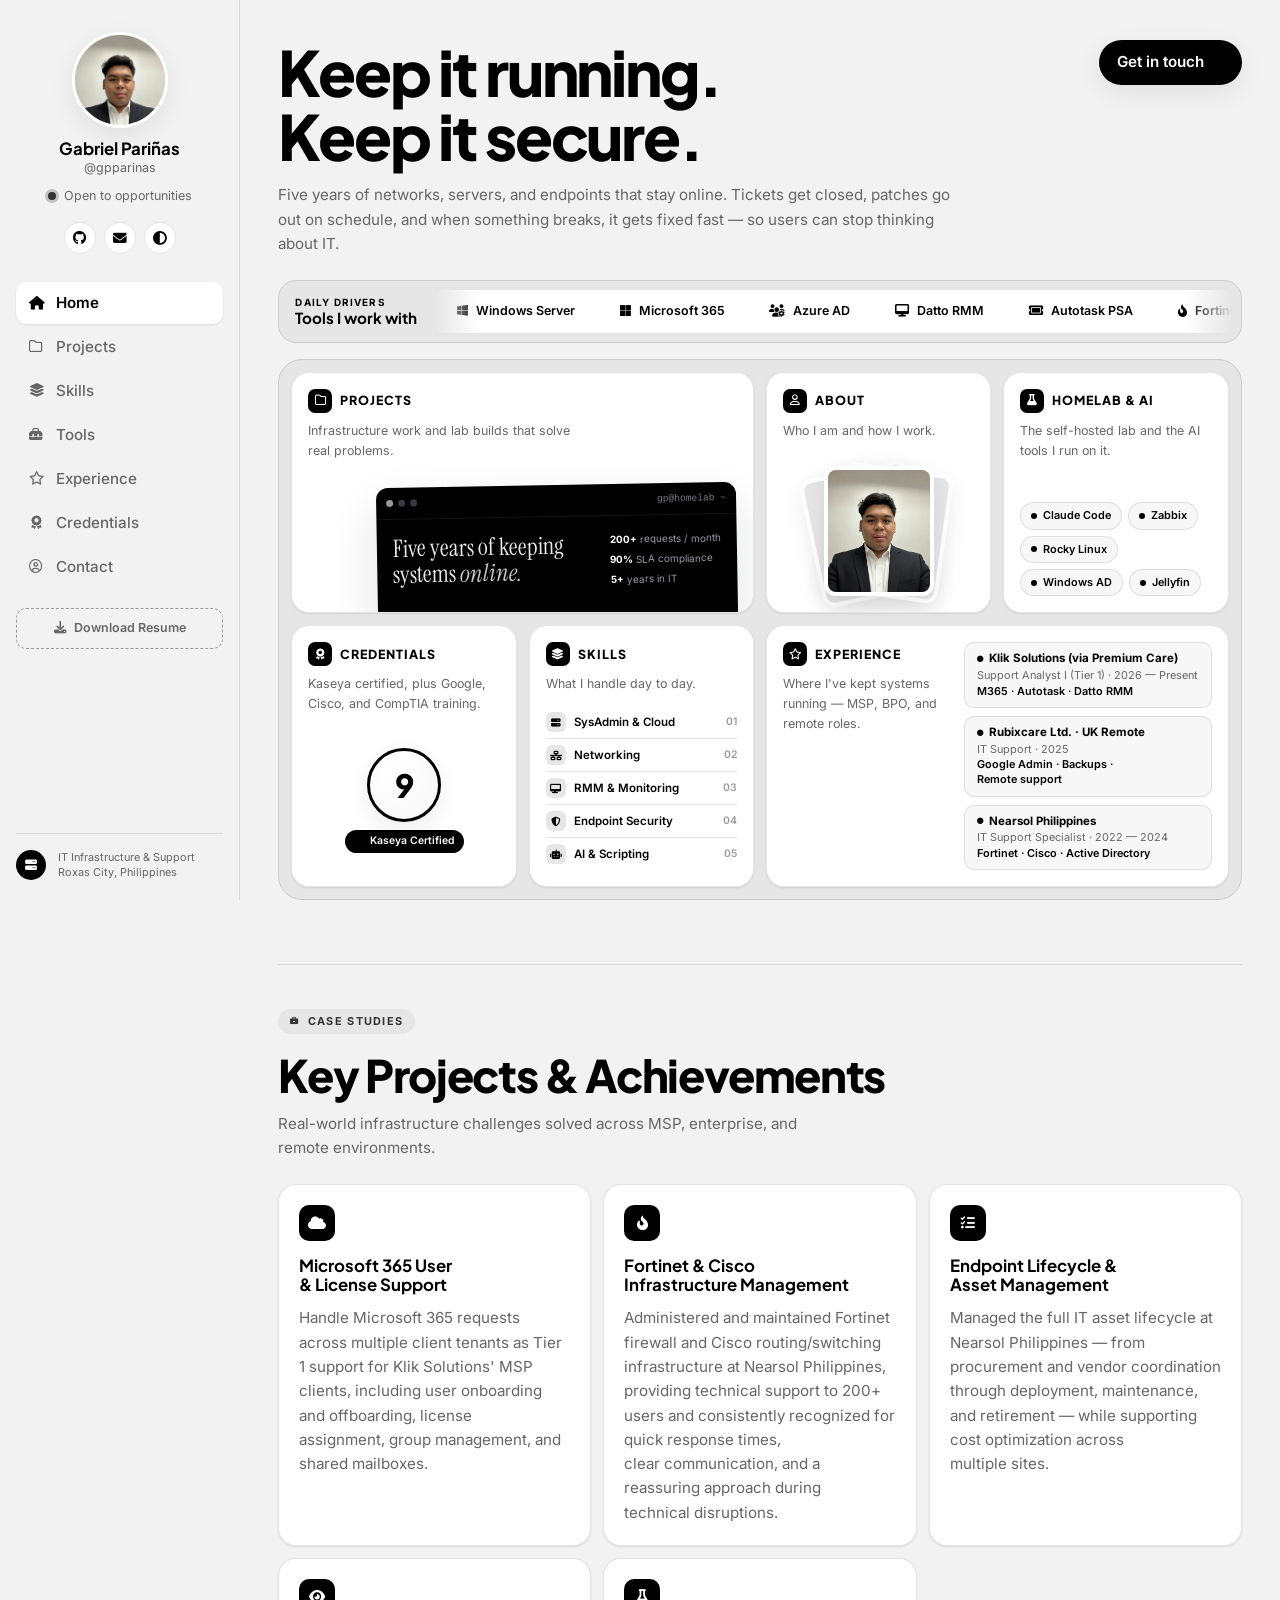
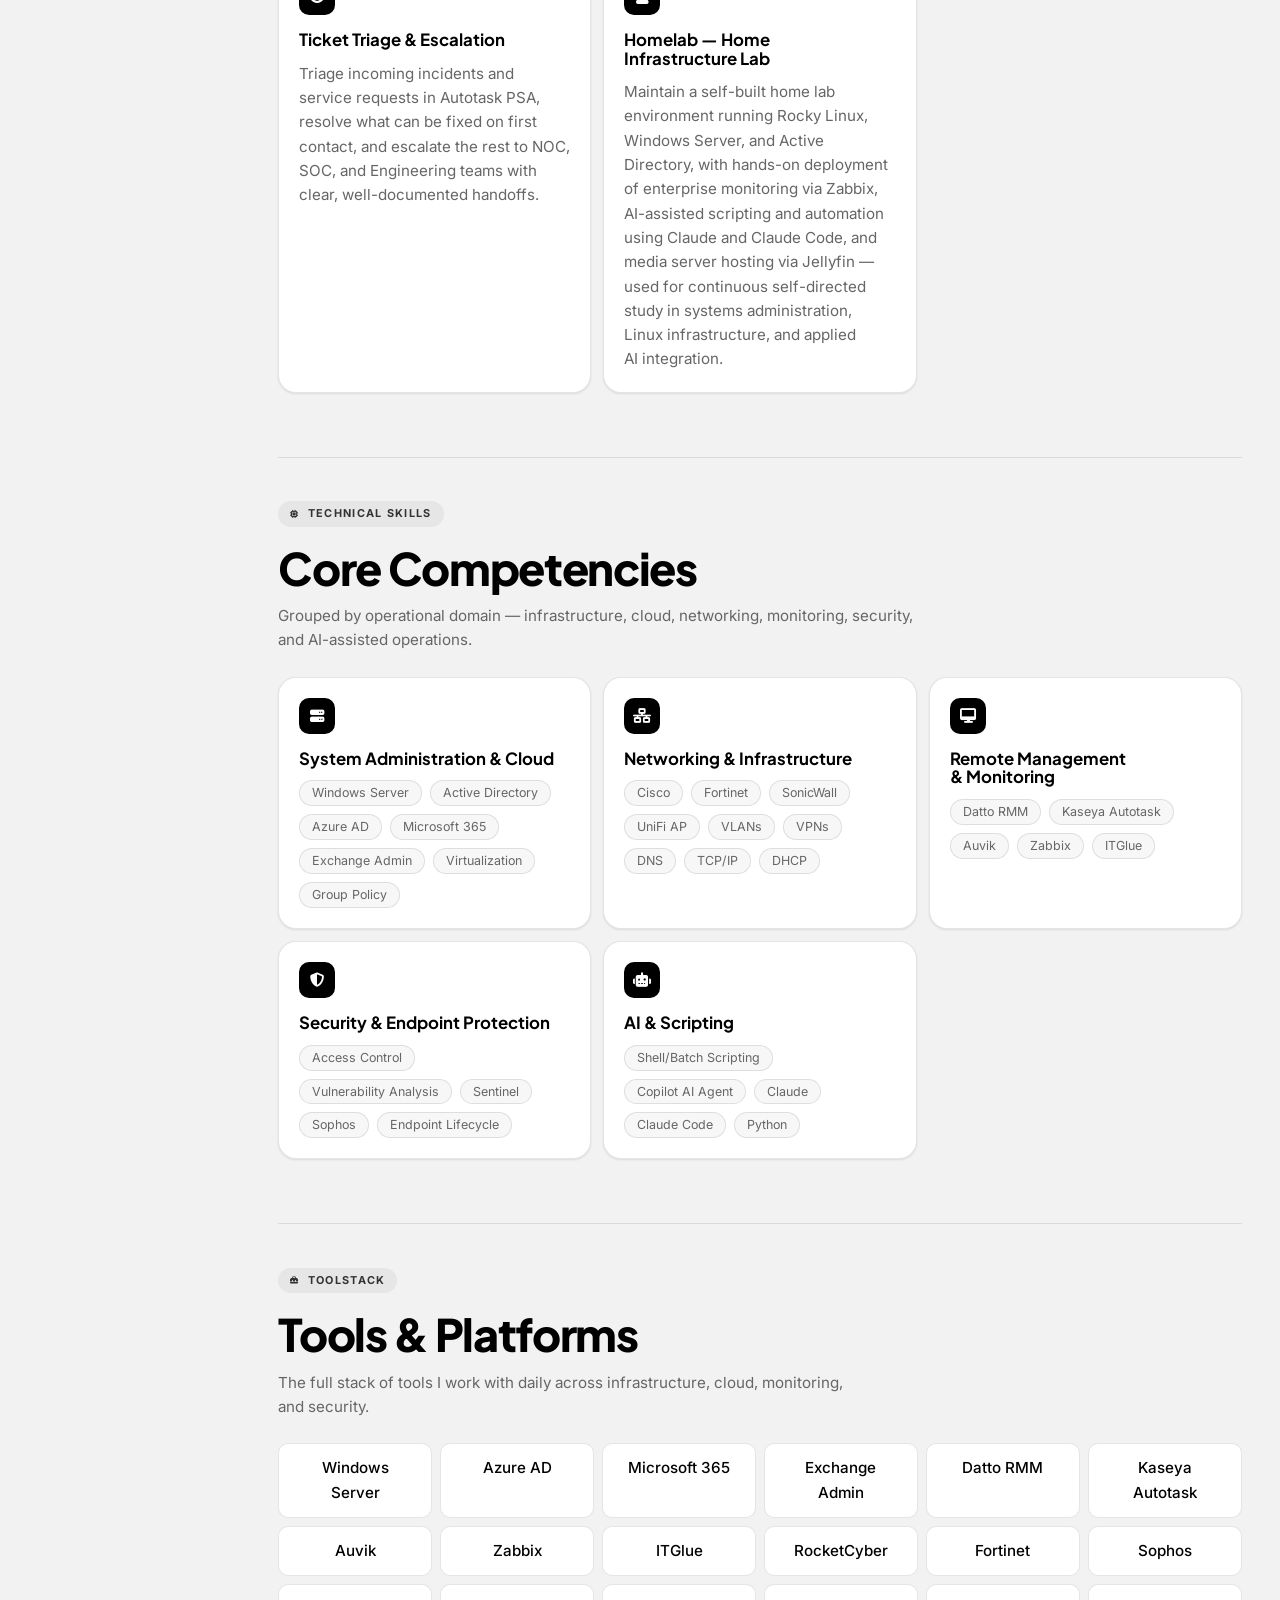
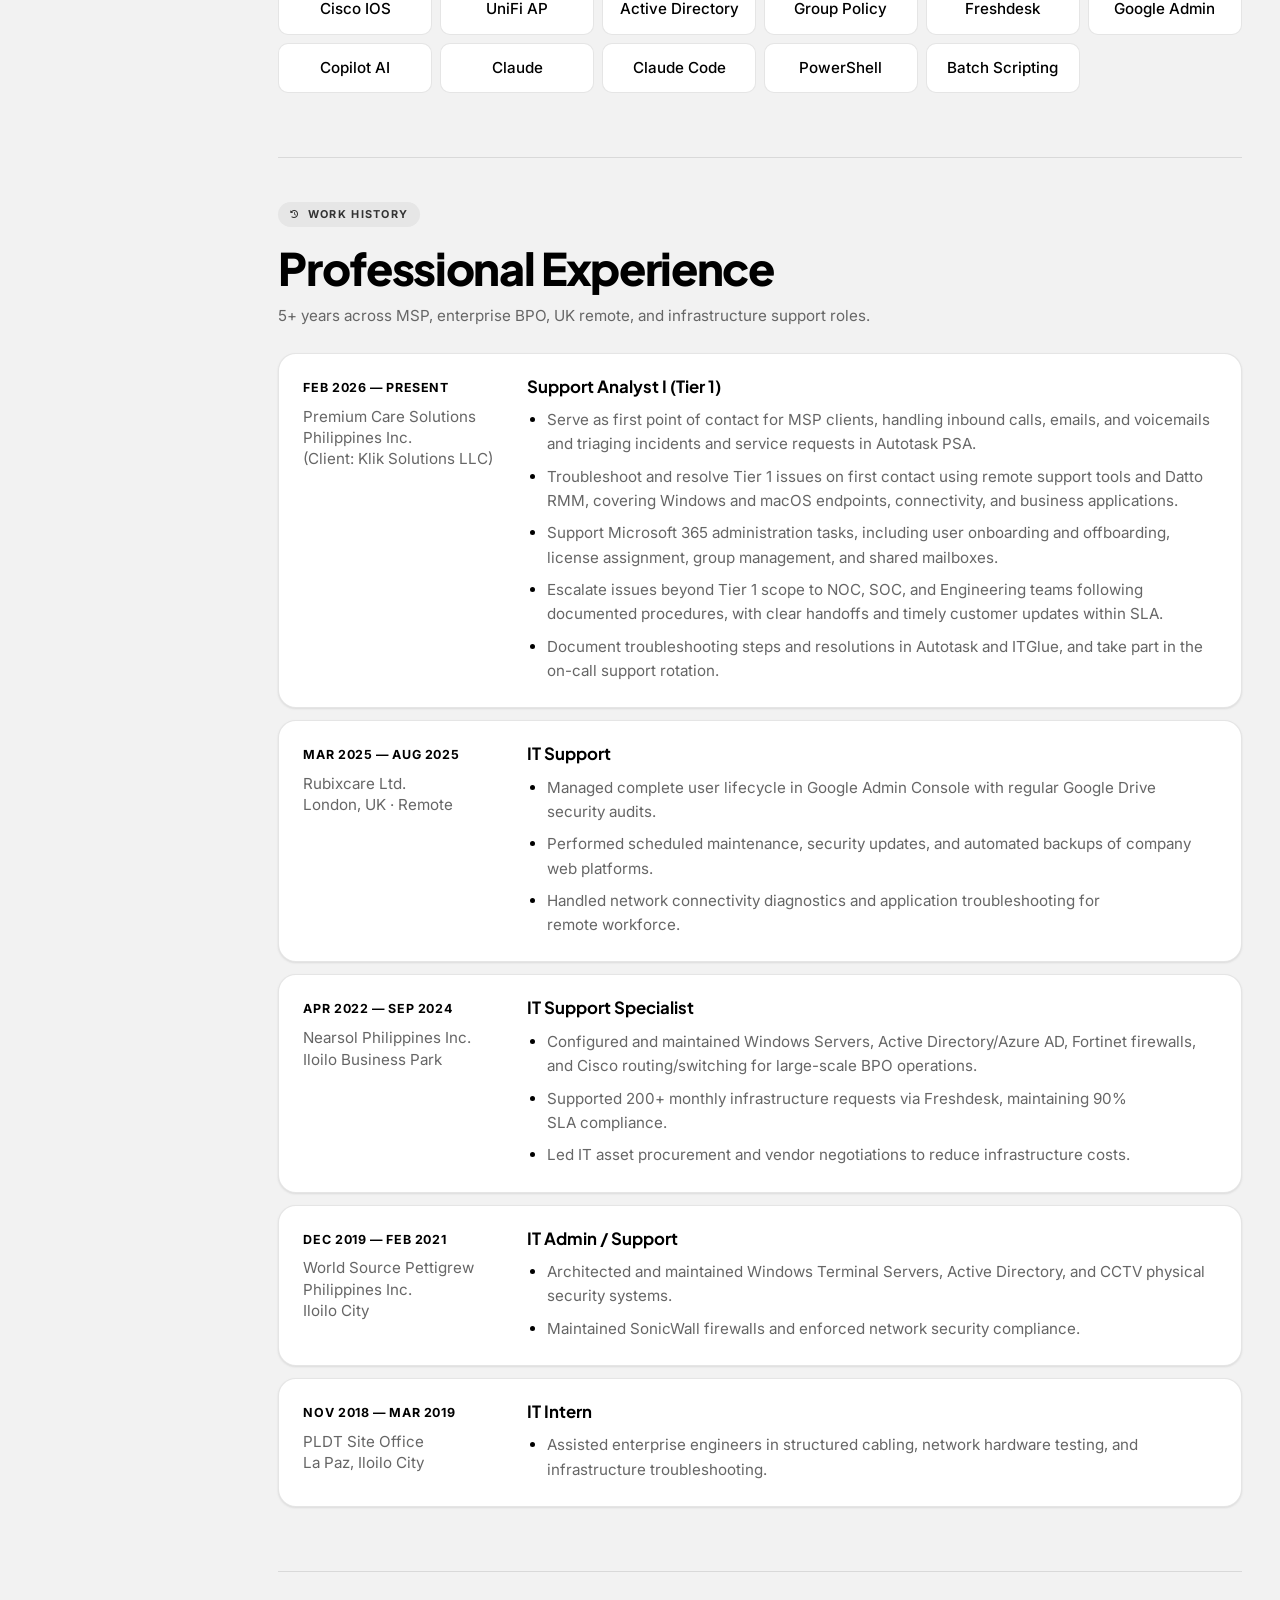
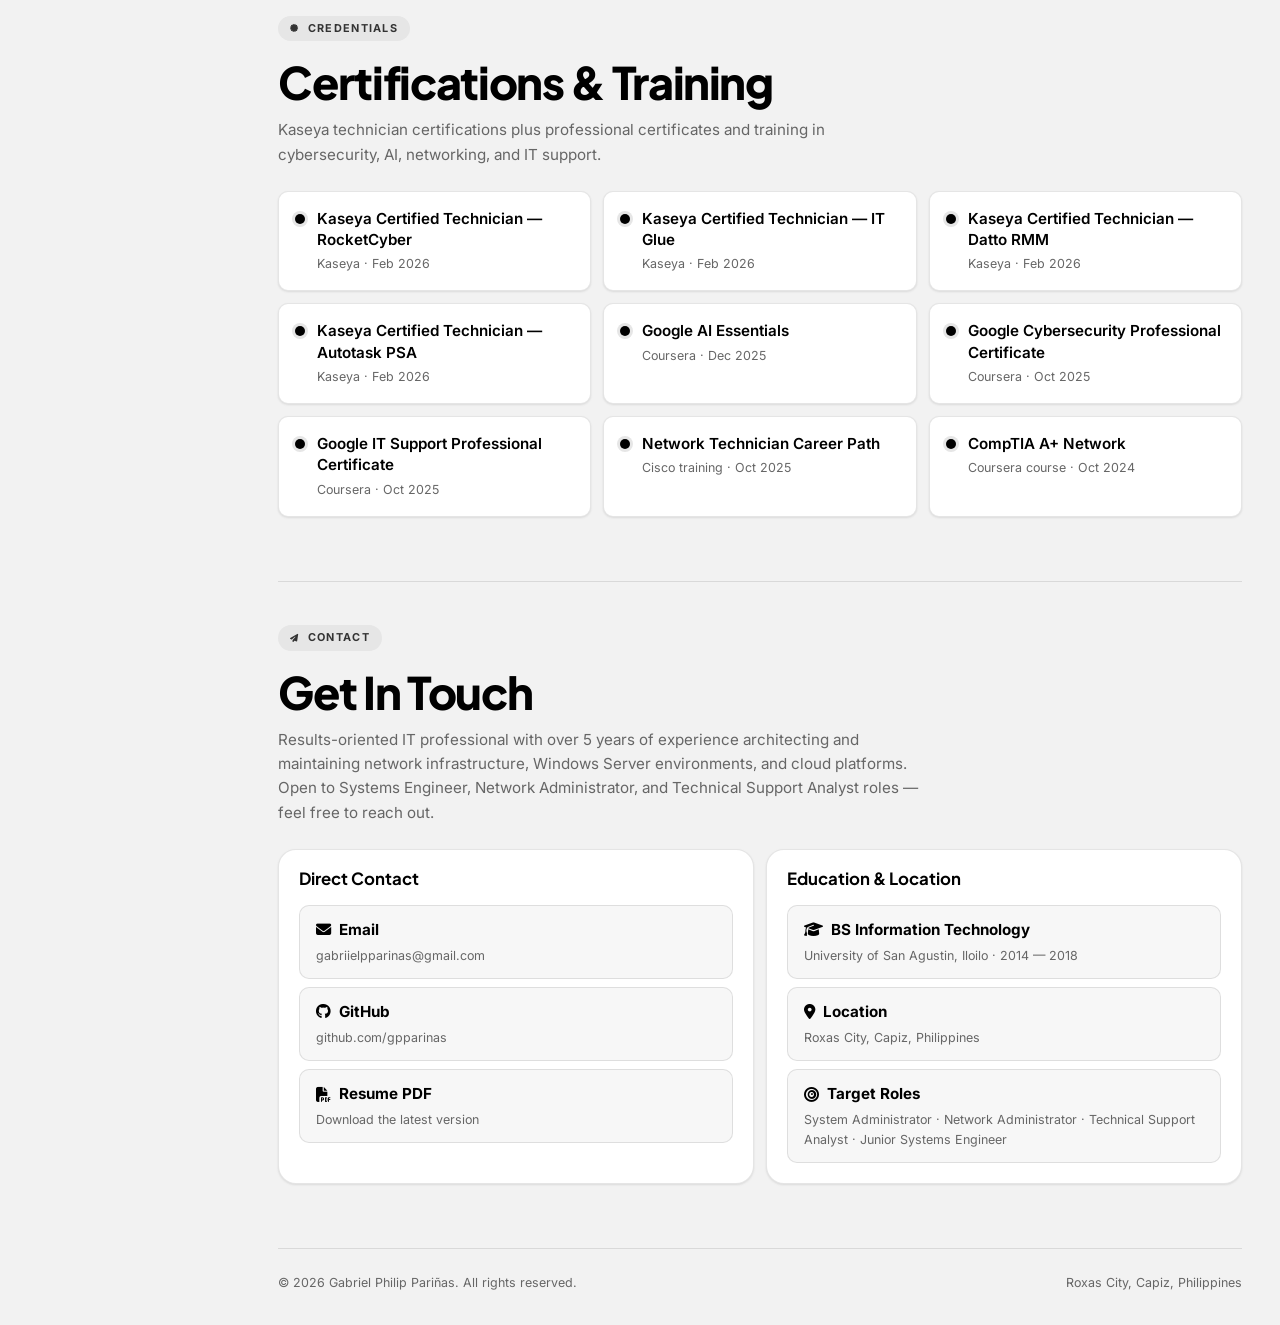
==== commit 350d6008: "Align resume and site: Tier 1 role, 5+ years, training labels - New resume.pdf (2 pages) matching th" ====
--- a/index.html
+++ b/index.html
@@ -207,7 +207,7 @@
                 <span class="bento-icon"><i class="fas fa-award" aria-hidden="true"></i></span>
                 <h3>Credentials</h3>
               </div>
-              <p class="bento-desc">Kaseya, Google, Cisco, and CompTIA certified.</p>
+              <p class="bento-desc">Kaseya certified, plus Google, Cisco, and CompTIA training.</p>
               <div class="badge" aria-hidden="true">
                 <span class="badge-medal"><b>9</b></span>
                 <span class="badge-pill"><i class="fas fa-circle-check"></i> Kaseya Certified</span>
@@ -241,8 +241,8 @@
                 <ul class="exp-stack" role="list">
                   <li>
                     <strong><i class="fas fa-circle" aria-hidden="true"></i> Klik Solutions (via Premium Care)</strong>
-                    <span>Technical Support Analyst · 2026 — Present</span>
-                    <em>M365 · Datto RMM · Auvik</em>
+                    <span>Support Analyst I (Tier 1) · 2026 — Present</span>
+                    <em>M365 · Autotask · Datto RMM</em>
                   </li>
                   <li>
                     <strong><i class="fas fa-circle" aria-hidden="true"></i> Rubixcare Ltd. · UK Remote</strong>
@@ -271,10 +271,10 @@
 
           <article class="skill-card">
             <div class="skill-icon"><i class="fas fa-cloud" aria-hidden="true"></i></div>
-            <h3>Microsoft 365 Tenant Administration</h3>
+            <h3>Microsoft 365 User &amp; License Support</h3>
             <p class="card-text">
-              Managed Microsoft 365 environments for multiple client tenants under the Klik Solutions MSP account,
-              handling user provisioning, Exchange configuration, license management, and conditional access policies.
+              Handle Microsoft 365 requests across multiple client tenants as Tier 1 support for Klik Solutions' MSP clients,
+              including user onboarding and offboarding, license assignment, group management, and shared mailboxes.
             </p>
           </article>
 
@@ -299,10 +299,10 @@
 
           <article class="skill-card">
             <div class="skill-icon"><i class="fas fa-eye" aria-hidden="true"></i></div>
-            <h3>Network Monitoring &amp; Incident Response</h3>
+            <h3>Ticket Triage &amp; Escalation</h3>
             <p class="card-text">
-              Utilized Auvik for network health visibility and Kaseya Autotask for ticket and workflow management, coordinating with NOC, SOC,
-              and Engineering teams to escalate and resolve infrastructure incidents for MSP clients.
+              Triage incoming incidents and service requests in Autotask PSA, resolve what can be fixed on first contact,
+              and escalate the rest to NOC, SOC, and Engineering teams with clear, well-documented handoffs.
             </p>
           </article>
 
@@ -426,13 +426,13 @@
               <div class="job-company">Premium Care Solutions Philippines Inc.<br>(Client: Klik Solutions LLC)</div>
             </div>
             <div>
-              <h3 class="job-title">Technical Support Analyst</h3>
+              <h3 class="job-title">Support Analyst I (Tier 1)</h3>
               <ul class="job-points">
-                <li>Administer client networks and endpoints using Datto RMM — resolving infrastructure tickets involving remote access, software deployments, and automated patching.</li>
-                <li>Manage Microsoft 365 environments including user provisioning, Exchange configuration, license management, and conditional access policies.</li>
-                <li>Monitor network health with Auvik and Kaseya Autotask for proactive issue resolution.</li>
-                <li>Collaborate with NOC, SOC, and Engineering teams to resolve endpoint security and infrastructure alerts.</li>
-                <li>Maintain comprehensive technical documentation and network diagrams in ITGlue for SLA compliance.</li>
+                <li>Serve as first point of contact for MSP clients, handling inbound calls, emails, and voicemails and triaging incidents and service requests in Autotask PSA.</li>
+                <li>Troubleshoot and resolve Tier 1 issues on first contact using remote support tools and Datto RMM, covering Windows and macOS endpoints, connectivity, and business applications.</li>
+                <li>Support Microsoft 365 administration tasks, including user onboarding and offboarding, license assignment, group management, and shared mailboxes.</li>
+                <li>Escalate issues beyond Tier 1 scope to NOC, SOC, and Engineering teams following documented procedures, with clear handoffs and timely customer updates within SLA.</li>
+                <li>Document troubleshooting steps and resolutions in Autotask and ITGlue, and take part in the on-call support rotation.</li>
               </ul>
             </div>
           </article>
@@ -500,8 +500,8 @@
       <!-- CERTIFICATIONS -->
       <section id="certifications" class="fade-in-section">
         <span class="section-label"><i class="fas fa-certificate fa-xs" aria-hidden="true"></i> Credentials</span>
-        <h2 class="section-title">Certifications</h2>
-        <p class="section-desc">9 verified certifications spanning MSP tooling, cybersecurity, AI, networking, and foundational IT support.</p>
+        <h2 class="section-title">Certifications &amp; Training</h2>
+        <p class="section-desc">Kaseya technician certifications plus professional certificates and training in cybersecurity, AI, networking, and IT support.</p>
         <div class="cert-grid">
           <div class="cert-card"><div class="cert-dot"></div><div><div class="cert-name">Kaseya Certified Technician — RocketCyber</div><div class="cert-issuer">Kaseya · Feb 2026</div></div></div>
           <div class="cert-card"><div class="cert-dot"></div><div><div class="cert-name">Kaseya Certified Technician — IT Glue</div><div class="cert-issuer">Kaseya · Feb 2026</div></div></div>
@@ -510,8 +510,8 @@
           <div class="cert-card"><div class="cert-dot"></div><div><div class="cert-name">Google AI Essentials</div><div class="cert-issuer">Coursera · Dec 2025</div></div></div>
           <div class="cert-card"><div class="cert-dot"></div><div><div class="cert-name">Google Cybersecurity Professional Certificate</div><div class="cert-issuer">Coursera · Oct 2025</div></div></div>
           <div class="cert-card"><div class="cert-dot"></div><div><div class="cert-name">Google IT Support Professional Certificate</div><div class="cert-issuer">Coursera · Oct 2025</div></div></div>
-          <div class="cert-card"><div class="cert-dot"></div><div><div class="cert-name">Network Technician Career Path</div><div class="cert-issuer">Cisco · Oct 2025</div></div></div>
-          <div class="cert-card"><div class="cert-dot"></div><div><div class="cert-name">CompTIA A+ Network</div><div class="cert-issuer">CompTIA · Oct 2024</div></div></div>
+          <div class="cert-card"><div class="cert-dot"></div><div><div class="cert-name">Network Technician Career Path</div><div class="cert-issuer">Cisco training · Oct 2025</div></div></div>
+          <div class="cert-card"><div class="cert-dot"></div><div><div class="cert-name">CompTIA A+ Network</div><div class="cert-issuer">Coursera course · Oct 2024</div></div></div>
         </div>
       </section>
 
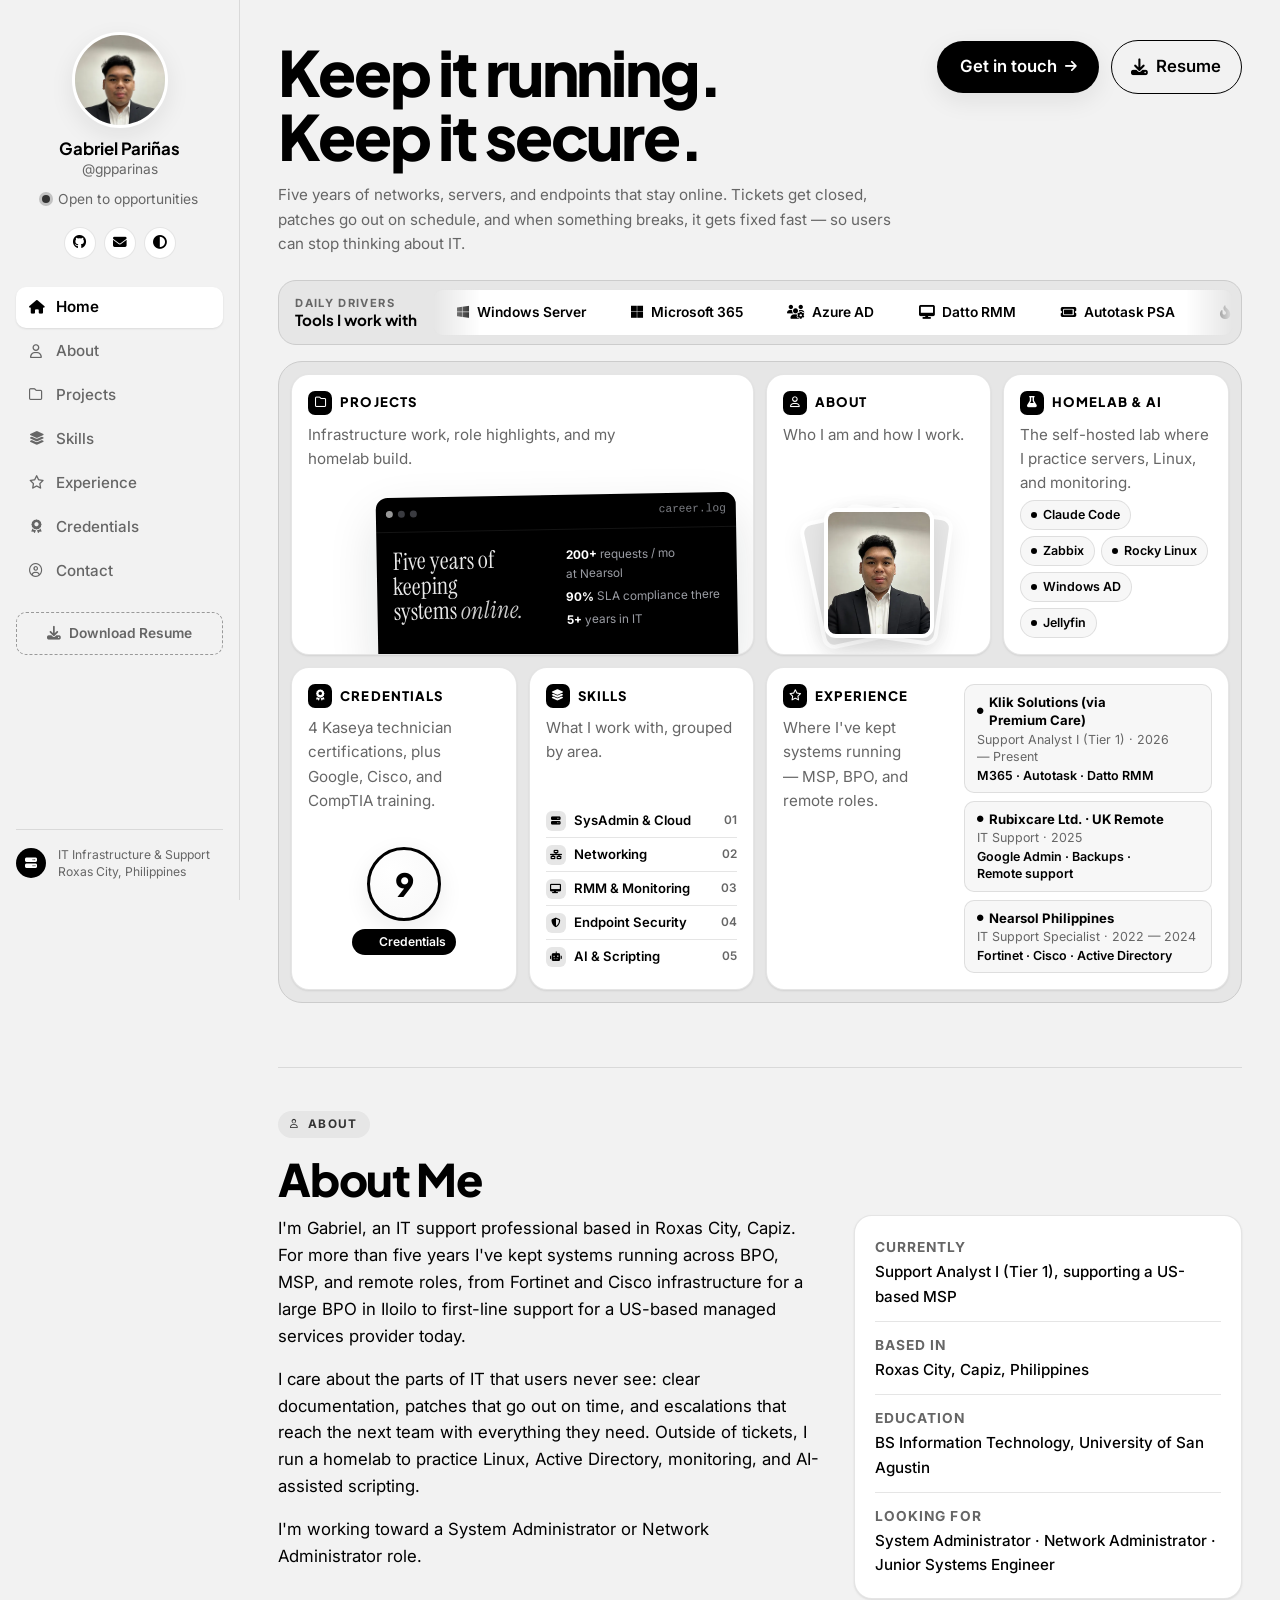
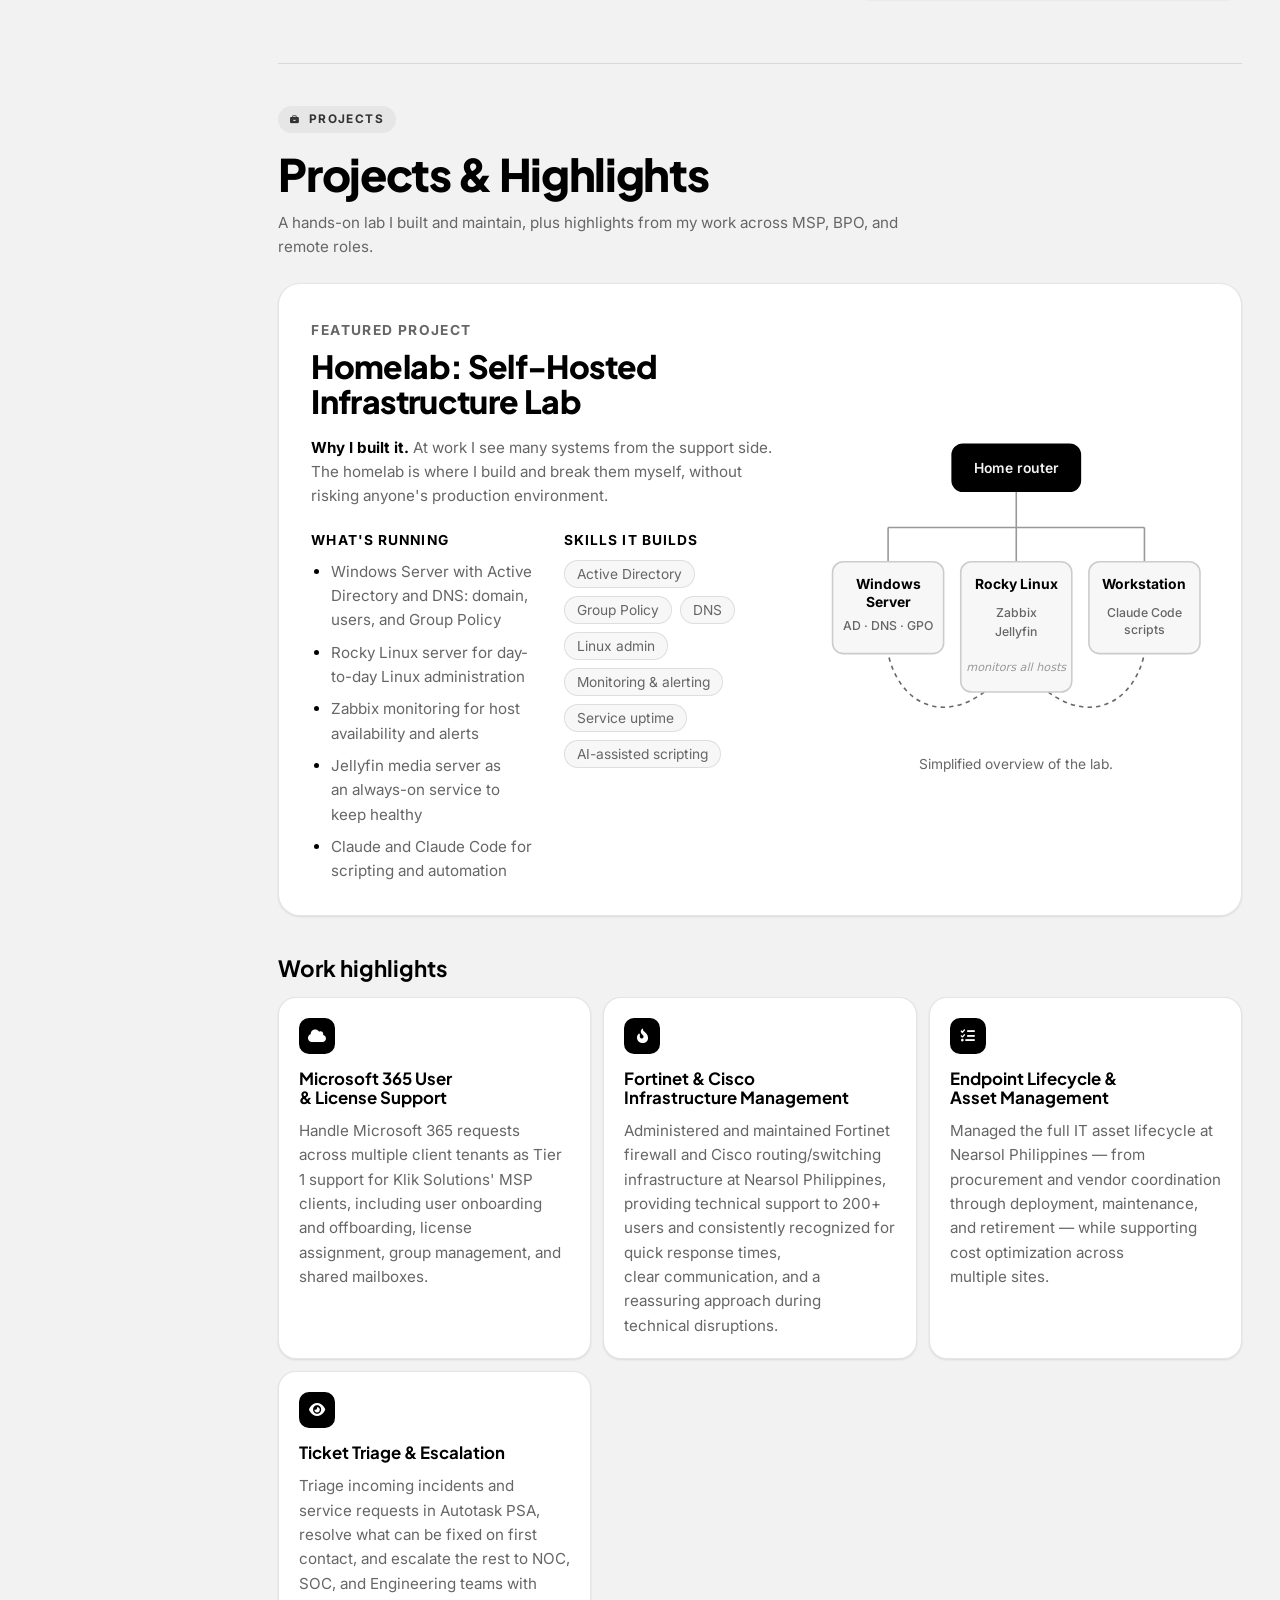
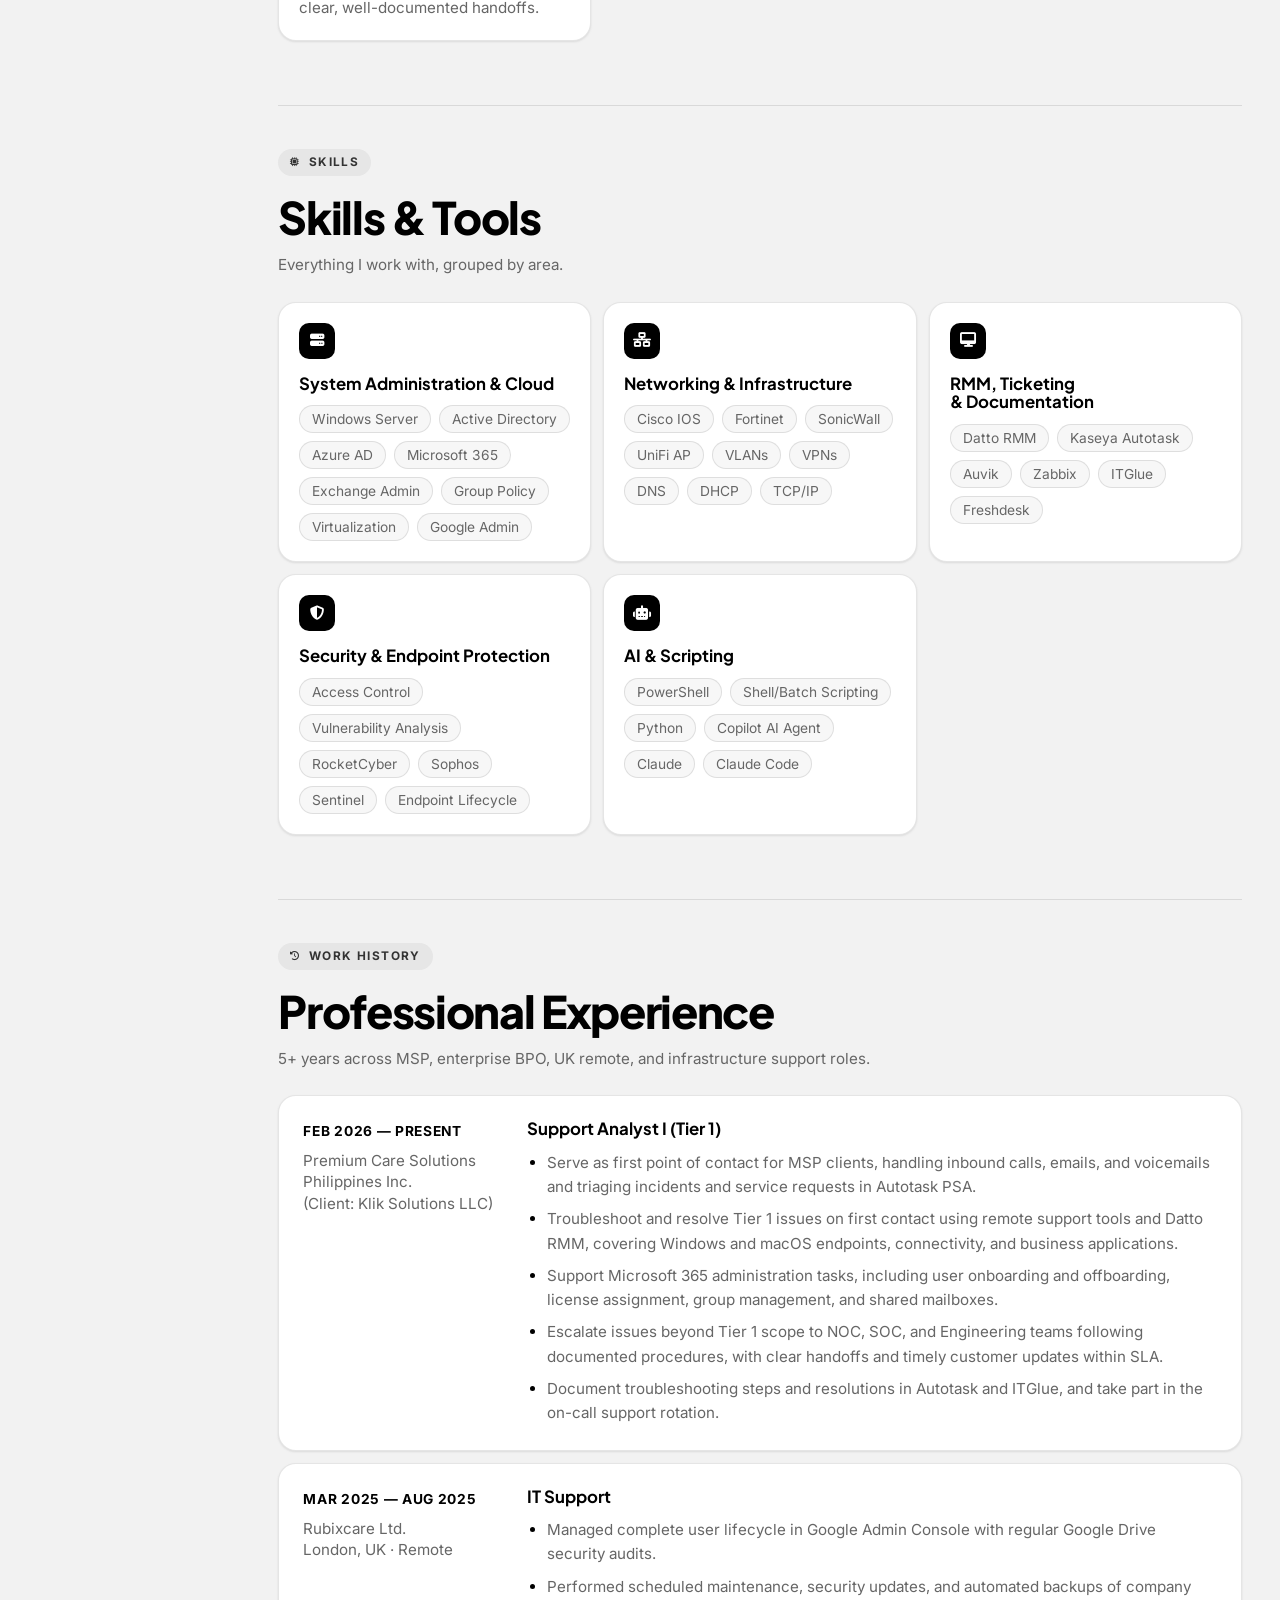
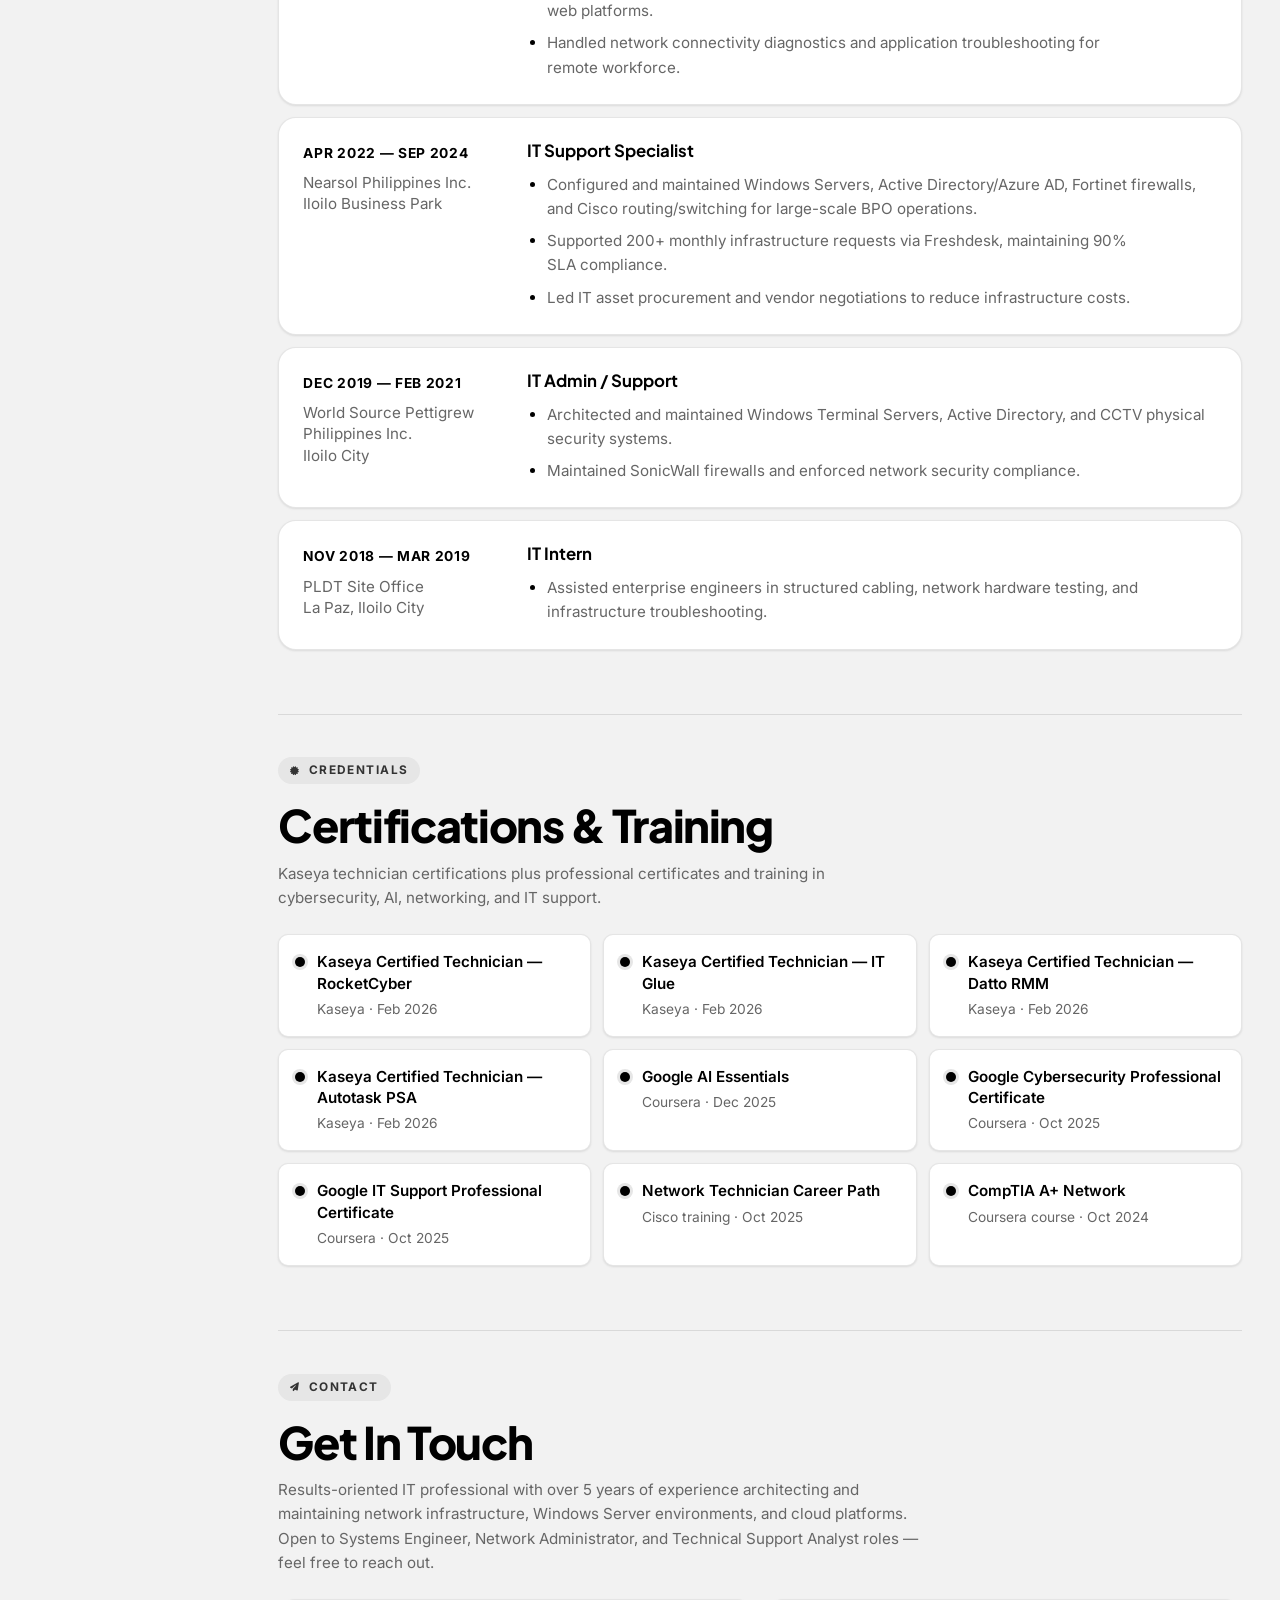
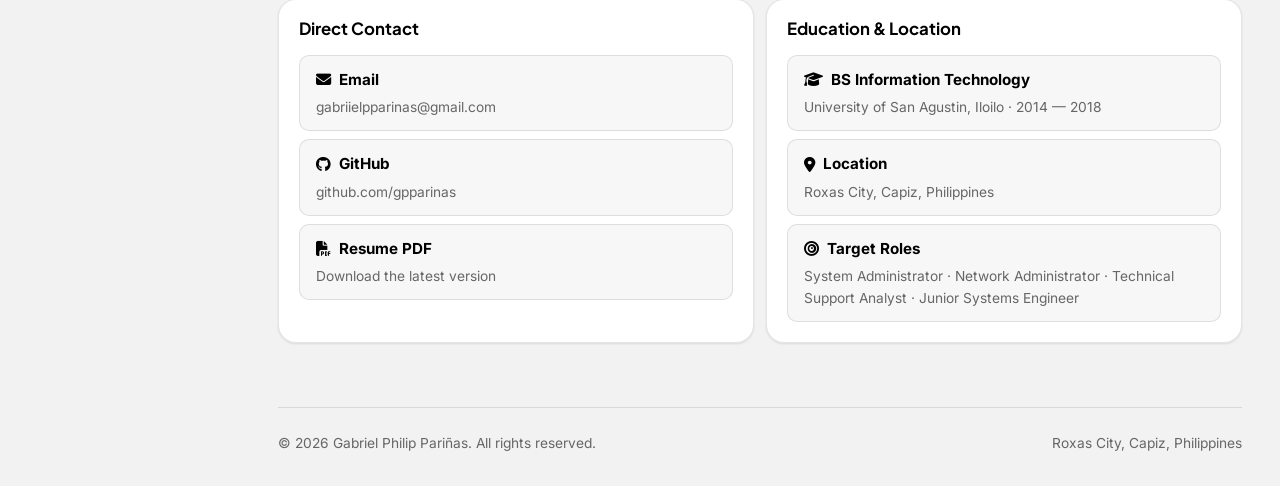
==== commit 016e4a01: "UX pass: About section, homelab feature, merged skills, readability - Fix misleading cards: career s" ====
--- a/index.html
+++ b/index.html
@@ -80,9 +80,9 @@
 
       <nav class="side-nav" aria-label="Main navigation">
         <a href="#home"           class="nav-link active"><i class="fas fa-house" aria-hidden="true"></i> Home</a>
+        <a href="#about"          class="nav-link"><i class="far fa-user" aria-hidden="true"></i> About</a>
         <a href="#case-studies"   class="nav-link"><i class="far fa-folder" aria-hidden="true"></i> Projects</a>
         <a href="#competencies"   class="nav-link"><i class="fas fa-layer-group" aria-hidden="true"></i> Skills</a>
-        <a href="#tools"          class="nav-link"><i class="fas fa-toolbox" aria-hidden="true"></i> Tools</a>
         <a href="#experience"     class="nav-link"><i class="far fa-star" aria-hidden="true"></i> Experience</a>
         <a href="#certifications" class="nav-link"><i class="fas fa-award" aria-hidden="true"></i> Credentials</a>
         <a href="#contact"        class="nav-link"><i class="far fa-circle-user" aria-hidden="true"></i> Contact</a>
@@ -112,7 +112,10 @@
               can stop thinking about IT.
             </p>
           </div>
-          <a class="btn-dark" href="#contact">Get in touch <i class="fas fa-arrow-right" aria-hidden="true"></i></a>
+          <div class="hero-actions">
+            <a class="btn-dark" href="#contact">Get in touch <i class="fas fa-arrow-right" aria-hidden="true"></i></a>
+            <a class="btn-ghost" href="resume.pdf" download><i class="fas fa-download" aria-hidden="true"></i> Resume</a>
+          </div>
         </div>
 
         <!-- Tools strip -->
@@ -160,21 +163,21 @@
                 <span class="bento-icon"><i class="far fa-folder" aria-hidden="true"></i></span>
                 <h3>Projects</h3>
               </div>
-              <p class="bento-desc">Infrastructure work and lab builds that solve real problems.</p>
+              <p class="bento-desc">Infrastructure work, role highlights, and my homelab build.</p>
               <div class="preview-window" aria-hidden="true">
-                <div class="window-bar"><span></span><span></span><span></span><em>gp@homelab ~</em></div>
+                <div class="window-bar"><span></span><span></span><span></span><em>career.log</em></div>
                 <div class="window-body">
                   <p class="window-quote">Five years of keeping<br>systems <em>online.</em></p>
                   <ul class="window-stats">
-                    <li><b>200+</b> requests / month</li>
-                    <li><b>90%</b> SLA compliance</li>
+                    <li><b>200+</b> requests / mo at Nearsol</li>
+                    <li><b>90%</b> SLA compliance there</li>
                     <li><b>5+</b> years in IT</li>
                   </ul>
                 </div>
               </div>
             </a>
 
-            <a class="bento-card" href="#contact">
+            <a class="bento-card" href="#about">
               <div class="bento-head">
                 <span class="bento-icon"><i class="far fa-user" aria-hidden="true"></i></span>
                 <h3>About</h3>
@@ -187,12 +190,12 @@
               </div>
             </a>
 
-            <a class="bento-card" href="#case-studies">
+            <a class="bento-card" href="#homelab">
               <div class="bento-head">
                 <span class="bento-icon"><i class="fas fa-flask" aria-hidden="true"></i></span>
                 <h3>Homelab &amp; AI</h3>
               </div>
-              <p class="bento-desc">The self-hosted lab and the AI tools I run on it.</p>
+              <p class="bento-desc">The self-hosted lab where I practice servers, Linux, and monitoring.</p>
               <div class="pill-cloud" aria-hidden="true">
                 <span>Claude Code</span>
                 <span>Zabbix</span>
@@ -207,10 +210,10 @@
                 <span class="bento-icon"><i class="fas fa-award" aria-hidden="true"></i></span>
                 <h3>Credentials</h3>
               </div>
-              <p class="bento-desc">Kaseya certified, plus Google, Cisco, and CompTIA training.</p>
+              <p class="bento-desc">4 Kaseya technician certifications, plus Google, Cisco, and CompTIA training.</p>
               <div class="badge" aria-hidden="true">
                 <span class="badge-medal"><b>9</b></span>
-                <span class="badge-pill"><i class="fas fa-circle-check"></i> Kaseya Certified</span>
+                <span class="badge-pill"><i class="fas fa-circle-check"></i> Credentials</span>
               </div>
             </a>
 
@@ -219,7 +222,7 @@
                 <span class="bento-icon"><i class="fas fa-layer-group" aria-hidden="true"></i></span>
                 <h3>Skills</h3>
               </div>
-              <p class="bento-desc">What I handle day to day.</p>
+              <p class="bento-desc">What I work with, grouped by area.</p>
               <ol class="mini-list" role="list">
                 <li><i class="fas fa-server" aria-hidden="true"></i> SysAdmin &amp; Cloud <span>01</span></li>
                 <li><i class="fas fa-network-wired" aria-hidden="true"></i> Networking <span>02</span></li>
@@ -262,11 +265,115 @@
         </div>
       </section>
 
+      <!-- ABOUT -->
+      <section id="about" class="fade-in-section">
+        <span class="section-label"><i class="far fa-user fa-xs" aria-hidden="true"></i> About</span>
+        <h2 class="section-title">About Me</h2>
+        <div class="about-grid">
+          <div class="about-text">
+            <p>
+              I'm Gabriel, an IT support professional based in Roxas City, Capiz. For more than five years I've kept
+              systems running across BPO, MSP, and remote roles, from Fortinet and Cisco infrastructure for a large BPO
+              in Iloilo to first-line support for a US-based managed services provider today.
+            </p>
+            <p>
+              I care about the parts of IT that users never see: clear documentation, patches that go out on time, and
+              escalations that reach the next team with everything they need. Outside of tickets, I run a homelab to
+              practice Linux, Active Directory, monitoring, and AI-assisted scripting.
+            </p>
+            <p>
+              I'm working toward a System Administrator or Network Administrator role.
+            </p>
+          </div>
+          <dl class="about-facts">
+            <div><dt>Currently</dt><dd>Support Analyst I (Tier 1), supporting a US-based MSP</dd></div>
+            <div><dt>Based in</dt><dd>Roxas City, Capiz, Philippines</dd></div>
+            <div><dt>Education</dt><dd>BS Information Technology, University of San Agustin</dd></div>
+            <div><dt>Looking for</dt><dd>System Administrator · Network Administrator · Junior Systems Engineer</dd></div>
+          </dl>
+        </div>
+      </section>
+
       <!-- CASE STUDIES -->
       <section id="case-studies" class="fade-in-section">
-        <span class="section-label"><i class="fas fa-briefcase fa-xs" aria-hidden="true"></i> Case Studies</span>
-        <h2 class="section-title">Key Projects &amp; Achievements</h2>
-        <p class="section-desc">Real-world infrastructure challenges solved across MSP, enterprise, and remote environments.</p>
+        <span class="section-label"><i class="fas fa-briefcase fa-xs" aria-hidden="true"></i> Projects</span>
+        <h2 class="section-title">Projects &amp; Highlights</h2>
+        <p class="section-desc">A hands-on lab I built and maintain, plus highlights from my work across MSP, BPO, and remote roles.</p>
+
+        <article class="featured-project" id="homelab">
+          <div class="featured-copy">
+            <span class="featured-kicker">Featured project</span>
+            <h3>Homelab: Self-Hosted Infrastructure Lab</h3>
+            <p class="featured-why">
+              <strong>Why I built it.</strong> At work I see many systems from the support side. The homelab is where I
+              build and break them myself, without risking anyone's production environment.
+            </p>
+            <div class="featured-cols">
+              <div>
+                <h4>What's running</h4>
+                <ul class="featured-list">
+                  <li>Windows Server with Active Directory and DNS: domain, users, and Group Policy</li>
+                  <li>Rocky Linux server for day-to-day Linux administration</li>
+                  <li>Zabbix monitoring for host availability and alerts</li>
+                  <li>Jellyfin media server as an always-on service to keep healthy</li>
+                  <li>Claude and Claude Code for scripting and automation</li>
+                </ul>
+              </div>
+              <div>
+                <h4>Skills it builds</h4>
+                <div class="tag-group">
+                  <span class="tag">Active Directory</span><span class="tag">Group Policy</span>
+                  <span class="tag">DNS</span><span class="tag">Linux admin</span>
+                  <span class="tag">Monitoring &amp; alerting</span><span class="tag">Service uptime</span>
+                  <span class="tag">AI-assisted scripting</span>
+                </div>
+              </div>
+            </div>
+          </div>
+          <figure class="lab-diagram">
+            <svg viewBox="0 0 360 300" role="img" aria-labelledby="labTitle labDesc">
+              <title id="labTitle">Homelab overview</title>
+              <desc id="labDesc">A home router connects a Windows Server running Active Directory and DNS, a Rocky Linux server running Zabbix and Jellyfin, and a workstation running Claude Code. Zabbix monitors the other machines.</desc>
+              <g class="lab-lines">
+                <line x1="180" y1="62" x2="180" y2="96"/>
+                <line x1="60" y1="96" x2="300" y2="96"/>
+                <line x1="60" y1="96" x2="60" y2="128"/>
+                <line x1="180" y1="96" x2="180" y2="128"/>
+                <line x1="300" y1="96" x2="300" y2="128"/>
+              </g>
+              <g class="lab-monitor">
+                <path d="M150 250 C 110 280, 70 260, 60 214"/>
+                <path d="M210 250 C 250 280, 290 260, 300 214"/>
+              </g>
+              <g class="lab-node lab-node--top">
+                <rect x="120" y="18" width="120" height="44" rx="10"/>
+                <text x="180" y="45">Home router</text>
+              </g>
+              <g class="lab-node">
+                <rect x="8" y="128" width="104" height="86" rx="10"/>
+                <text x="60" y="154" class="lab-title">Windows</text>
+                <text x="60" y="170" class="lab-title">Server</text>
+                <text x="60" y="192" class="lab-sub">AD · DNS · GPO</text>
+              </g>
+              <g class="lab-node">
+                <rect x="128" y="128" width="104" height="122" rx="10"/>
+                <text x="180" y="154" class="lab-title">Rocky Linux</text>
+                <text x="180" y="180" class="lab-sub">Zabbix</text>
+                <text x="180" y="198" class="lab-sub">Jellyfin</text>
+                <text x="180" y="230" class="lab-sub lab-faint">monitors all hosts</text>
+              </g>
+              <g class="lab-node">
+                <rect x="248" y="128" width="104" height="86" rx="10"/>
+                <text x="300" y="154" class="lab-title">Workstation</text>
+                <text x="300" y="180" class="lab-sub">Claude Code</text>
+                <text x="300" y="196" class="lab-sub">scripts</text>
+              </g>
+            </svg>
+            <figcaption>Simplified overview of the lab.</figcaption>
+          </figure>
+        </article>
+
+        <h3 class="subsection-title">Work highlights</h3>
         <div class="skills-grid">
 
           <article class="skill-card">
@@ -306,25 +413,14 @@
             </p>
           </article>
 
-          <article class="skill-card">
-            <div class="skill-icon"><i class="fas fa-flask" aria-hidden="true"></i></div>
-            <h3>Homelab — Home Infrastructure Lab</h3>
-            <p class="card-text">
-              Maintain a self-built home lab environment running Rocky Linux, Windows Server, and Active Directory,
-              with hands-on deployment of enterprise monitoring via Zabbix, AI-assisted scripting and automation using Claude and Claude Code,
-              and media server hosting via Jellyfin — used for continuous self-directed study in systems administration, Linux infrastructure,
-              and applied AI integration.
-            </p>
-          </article>
-
         </div>
       </section>
 
-      <!-- CORE COMPETENCIES -->
+      <!-- SKILLS & TOOLS -->
       <section id="competencies" class="fade-in-section">
-        <span class="section-label"><i class="fas fa-microchip fa-xs" aria-hidden="true"></i> Technical Skills</span>
-        <h2 class="section-title">Core Competencies</h2>
-        <p class="section-desc">Grouped by operational domain — infrastructure, cloud, networking, monitoring, security, and AI-assisted operations.</p>
+        <span class="section-label"><i class="fas fa-microchip fa-xs" aria-hidden="true"></i> Skills</span>
+        <h2 class="section-title">Skills &amp; Tools</h2>
+        <p class="section-desc">Everything I work with, grouped by area.</p>
         <div class="skills-grid">
 
           <article class="skill-card">
@@ -333,8 +429,8 @@
             <div class="tag-group">
               <span class="tag">Windows Server</span><span class="tag">Active Directory</span>
               <span class="tag">Azure AD</span><span class="tag">Microsoft 365</span>
-              <span class="tag">Exchange Admin</span><span class="tag">Virtualization</span>
-              <span class="tag">Group Policy</span>
+              <span class="tag">Exchange Admin</span><span class="tag">Group Policy</span>
+              <span class="tag">Virtualization</span><span class="tag">Google Admin</span>
             </div>
           </article>
 
@@ -342,20 +438,20 @@
             <div class="skill-icon"><i class="fas fa-network-wired" aria-hidden="true"></i></div>
             <h3>Networking &amp; Infrastructure</h3>
             <div class="tag-group">
-              <span class="tag">Cisco</span><span class="tag">Fortinet</span>
+              <span class="tag">Cisco IOS</span><span class="tag">Fortinet</span>
               <span class="tag">SonicWall</span><span class="tag">UniFi AP</span>
               <span class="tag">VLANs</span><span class="tag">VPNs</span>
-              <span class="tag">DNS</span><span class="tag">TCP/IP</span><span class="tag">DHCP</span>
+              <span class="tag">DNS</span><span class="tag">DHCP</span><span class="tag">TCP/IP</span>
             </div>
           </article>
 
           <article class="skill-card">
             <div class="skill-icon"><i class="fas fa-desktop" aria-hidden="true"></i></div>
-            <h3>Remote Management &amp; Monitoring</h3>
+            <h3>RMM, Ticketing &amp; Documentation</h3>
             <div class="tag-group">
               <span class="tag">Datto RMM</span><span class="tag">Kaseya Autotask</span>
               <span class="tag">Auvik</span><span class="tag">Zabbix</span>
-              <span class="tag">ITGlue</span>
+              <span class="tag">ITGlue</span><span class="tag">Freshdesk</span>
             </div>
           </article>
 
@@ -364,8 +460,8 @@
             <h3>Security &amp; Endpoint Protection</h3>
             <div class="tag-group">
               <span class="tag">Access Control</span><span class="tag">Vulnerability Analysis</span>
-              <span class="tag">Sentinel</span><span class="tag">Sophos</span>
-              <span class="tag">Endpoint Lifecycle</span>
+              <span class="tag">RocketCyber</span><span class="tag">Sophos</span>
+              <span class="tag">Sentinel</span><span class="tag">Endpoint Lifecycle</span>
             </div>
           </article>
 
@@ -373,43 +469,12 @@
             <div class="skill-icon"><i class="fas fa-robot" aria-hidden="true"></i></div>
             <h3>AI &amp; Scripting</h3>
             <div class="tag-group">
-              <span class="tag">Shell/Batch Scripting</span><span class="tag">Copilot AI Agent</span>
-              <span class="tag">Claude</span><span class="tag">Claude Code</span><span class="tag">Python</span>
-            </div>
-          </article>
-
-        </div>
-      </section>
-
-      <!-- TOOLS -->
-      <section id="tools" class="fade-in-section">
-        <span class="section-label"><i class="fas fa-toolbox fa-xs" aria-hidden="true"></i> Toolstack</span>
-        <h2 class="section-title">Tools &amp; Platforms</h2>
-        <p class="section-desc">The full stack of tools I work with daily across infrastructure, cloud, monitoring, and security.</p>
-        <div class="tools-grid">
-          <div class="tool-chip">Windows Server</div>
-          <div class="tool-chip">Azure AD</div>
-          <div class="tool-chip">Microsoft 365</div>
-          <div class="tool-chip">Exchange Admin</div>
-          <div class="tool-chip">Datto RMM</div>
-          <div class="tool-chip">Kaseya Autotask</div>
-          <div class="tool-chip">Auvik</div>
-          <div class="tool-chip">Zabbix</div>
-          <div class="tool-chip">ITGlue</div>
-          <div class="tool-chip">RocketCyber</div>
-          <div class="tool-chip">Fortinet</div>
-          <div class="tool-chip">Sophos</div>
-          <div class="tool-chip">Cisco IOS</div>
-          <div class="tool-chip">UniFi AP</div>
-          <div class="tool-chip">Active Directory</div>
-          <div class="tool-chip">Group Policy</div>
-          <div class="tool-chip">Freshdesk</div>
-          <div class="tool-chip">Google Admin</div>
-          <div class="tool-chip">Copilot AI</div>
-          <div class="tool-chip">Claude</div>
-          <div class="tool-chip">Claude Code</div>
-          <div class="tool-chip">PowerShell</div>
-          <div class="tool-chip">Batch Scripting</div>
+              <span class="tag">PowerShell</span><span class="tag">Shell/Batch Scripting</span>
+              <span class="tag">Python</span><span class="tag">Copilot AI Agent</span>
+              <span class="tag">Claude</span><span class="tag">Claude Code</span>
+            </div>
+          </article>
+
         </div>
       </section>
 
--- a/style.css
+++ b/style.css
@@ -40,7 +40,7 @@
   --max-w:         1180px;
 
   /* type scale */
-  --text-xs:   clamp(.72rem,  .7rem  + .1vw,  .8rem);
+  --text-xs:   clamp(.8rem,   .78rem + .1vw,  .86rem);
   --text-sm:   clamp(.85rem,  .8rem  + .2vw,  .95rem);
   --text-base: clamp(.95rem,  .92rem + .2vw,  1.05rem);
   --text-lg:   clamp(1.1rem,  1rem   + .5vw,  1.4rem);
@@ -238,7 +238,7 @@
 .sidebar-foot {
   margin-top: auto; padding-top: var(--s4); border-top: 1px solid var(--border);
   display: flex; align-items: center; gap: var(--s3);
-  font-size: .68rem; line-height: 1.4; color: var(--muted);
+  font-size: .76rem; line-height: 1.4; color: var(--muted);
 }
 .logo-mark {
   width: 30px; height: 30px; flex-shrink: 0; border-radius: 50%;
@@ -282,7 +282,17 @@
   font-size: var(--text-sm); font-weight: 600; box-shadow: var(--shadow-md);
   transition: transform var(--transition), box-shadow var(--transition);
 }
-.btn-dark i { color: var(--primary); font-size: .8em; }
+.btn-dark { padding: .8rem 1.4rem; font-size: var(--text-base); }
+.btn-dark i { color: var(--ink-text); font-size: .8em; }
+.hero-actions { display: flex; flex-wrap: wrap; gap: var(--s3); align-items: center; flex-shrink: 0; }
+.btn-ghost {
+  display: inline-flex; align-items: center; gap: var(--s2);
+  padding: .78rem 1.2rem; border-radius: var(--radius-pill);
+  border: 1.5px solid var(--text); color: var(--text);
+  font-size: var(--text-base); font-weight: 600;
+  transition: background var(--transition), color var(--transition);
+}
+.btn-ghost:hover { background: var(--text); color: var(--bg); }
 .btn-dark:hover { transform: translateY(-2px); box-shadow: var(--shadow-lg); }
 
 /* ---------- TOOLS STRIP ---------- */
@@ -294,8 +304,8 @@
 }
 .strip-label { display: flex; flex-direction: column; line-height: 1.25; flex-shrink: 0; }
 .strip-label span {
-  font-size: .62rem; font-weight: 700; letter-spacing: .12em;
-  text-transform: uppercase; color: var(--primary);
+  font-size: .7rem; font-weight: 700; letter-spacing: .12em;
+  text-transform: uppercase; color: var(--muted);
 }
 .strip-label strong { font-family: var(--font-display); font-size: var(--text-sm); }
 .marquee {
@@ -304,7 +314,7 @@
   -webkit-mask-image: linear-gradient(90deg, transparent, #000 6%, #000 94%, transparent);
           mask-image: linear-gradient(90deg, transparent, #000 6%, #000 94%, transparent);
 }
-.marquee-track { display: flex; width: max-content; animation: marquee 32s linear infinite; }
+.marquee-track { display: flex; width: max-content; animation: marquee 70s linear infinite; }
 .marquee:hover .marquee-track { animation-play-state: paused; }
 .marquee-list { display: flex; list-style: none; }
 .marquee-list li {
@@ -346,10 +356,10 @@
   background: var(--primary); color: var(--on-primary);
 }
 .bento-head h3 {
-  font-family: var(--font-display); font-size: .78rem; font-weight: 800;
+  font-family: var(--font-display); font-size: .82rem; font-weight: 800;
   letter-spacing: .08em; text-transform: uppercase;
 }
-.bento-desc { margin-top: var(--s2); font-size: var(--text-xs); color: var(--muted); max-width: 40ch; }
+.bento-desc { margin-top: var(--s2); font-size: var(--text-sm); color: var(--muted); max-width: 40ch; }
 
 /* Projects preview window */
 .preview-window {
@@ -366,11 +376,11 @@
 }
 .window-bar span { width: 7px; height: 7px; border-radius: 50%; background: #3a3b40; }
 .window-bar span:first-child { background: #999999; }
-.window-bar em { margin-left: auto; font-size: .6rem; font-style: normal; color: #7b7d83; font-family: ui-monospace, monospace; }
+.window-bar em { margin-left: auto; font-size: .7rem; font-style: normal; color: #7b7d83; font-family: ui-monospace, monospace; }
 .window-body { display: flex; justify-content: space-between; gap: var(--s4); padding: var(--s4) var(--s4) var(--s8); }
 .window-quote { font-family: var(--font-serif); font-size: 1.5rem; line-height: 1.05; }
 .window-quote em { color: #cccccc; }  /* window is always dark */
-.window-stats { list-style: none; font-size: .62rem; color: #9a9ca3; display: grid; gap: 4px; align-content: start; white-space: nowrap; }
+.window-stats { list-style: none; font-size: .74rem; color: #9a9ca3; display: grid; gap: 4px; align-content: start; white-space: nowrap; }
 .window-stats b { color: #fff; }
 
 /* About photo stack */
@@ -392,7 +402,7 @@
   display: inline-flex; align-items: center; gap: 6px;
   padding: 4px 10px; border-radius: var(--radius-pill);
   background: var(--surface-2); border: 1px solid var(--border);
-  font-size: .68rem; font-weight: 600;
+  font-size: .78rem; font-weight: 600;
 }
 .pill-cloud span::before { content: ""; width: 6px; height: 6px; border-radius: 50%; background: var(--primary); }
 
@@ -408,7 +418,7 @@
 .badge-pill {
   display: inline-flex; align-items: center; gap: 5px;
   padding: 3px 10px; border-radius: var(--radius-pill);
-  background: var(--ink); color: var(--ink-text); font-size: .65rem; font-weight: 600;
+  background: var(--ink); color: var(--ink-text); font-size: .76rem; font-weight: 600;
 }
 .badge-pill i { color: var(--primary); }
 
@@ -416,7 +426,7 @@
 .mini-list { list-style: none; margin-top: auto; padding-top: var(--s3); }
 .mini-list li {
   display: flex; align-items: center; gap: var(--s2);
-  padding: 6px 0; font-size: .72rem; font-weight: 600;
+  padding: 6px 0; font-size: .82rem; font-weight: 600;
   border-bottom: 1px solid var(--border);
 }
 .mini-list li:last-child { border-bottom: none; }
@@ -424,7 +434,7 @@
   width: 20px; height: 20px; border-radius: 6px; display: grid; place-items: center;
   background: var(--accent-bg); color: var(--primary); font-size: .6rem;
 }
-.mini-list li span { margin-left: auto; color: var(--faint); font-size: .65rem; }
+.mini-list li span { margin-left: auto; color: var(--muted); font-size: .74rem; }
 
 /* Experience split */
 .bento-split { display: grid; grid-template-columns: minmax(0, .8fr) minmax(0, 1.2fr); gap: var(--s4); height: 100%; }
@@ -433,9 +443,9 @@
   display: flex; flex-direction: column; gap: 1px;
   padding: var(--s2) var(--s3); border-radius: var(--radius-sm);
   background: var(--surface-2); border: 1px solid var(--border);
-  font-size: .68rem; line-height: 1.35;
-}
-.exp-stack strong { font-size: .72rem; display: flex; align-items: center; gap: 6px; }
+  font-size: .78rem; line-height: 1.4;
+}
+.exp-stack strong { font-size: .82rem; display: flex; align-items: center; gap: 6px; }
 .exp-stack strong i { font-size: .4rem; color: var(--primary); }
 .exp-stack span { color: var(--muted); }
 .exp-stack em { font-style: normal; color: var(--primary); font-weight: 600; }
@@ -449,7 +459,7 @@
 
 .section-label {
   display: inline-flex; align-items: center; gap: var(--s2);
-  font-size: .68rem; font-weight: 700; letter-spacing: .12em;
+  font-size: .74rem; font-weight: 700; letter-spacing: .12em;
   text-transform: uppercase; color: var(--accent-text);
   background: var(--accent-bg); padding: var(--s1) var(--s3);
   border-radius: var(--radius-pill); margin-bottom: var(--s4);
@@ -669,3 +679,67 @@
   .job-card { padding: var(--s4); }
   .marquee-list li { padding: .6rem 1rem; }
 }
+
+
+/* ---------- ABOUT ---------- */
+.about-grid {
+  display: grid; grid-template-columns: minmax(0, 1.4fr) minmax(0, 1fr);
+  gap: var(--s8); align-items: start;
+}
+.about-text { display: grid; gap: var(--s4); font-size: var(--text-base); color: var(--text); max-width: 62ch; }
+.about-facts {
+  display: grid; gap: 0; background: var(--surface); border: 1px solid var(--border);
+  border-radius: var(--radius); padding: var(--s2) var(--s5); box-shadow: var(--shadow-sm);
+}
+.about-facts div { padding: var(--s3) 0; border-bottom: 1px solid var(--border); }
+.about-facts div:last-child { border-bottom: none; }
+.about-facts dt { font-size: var(--text-xs); font-weight: 700; letter-spacing: .08em; text-transform: uppercase; color: var(--muted); }
+.about-facts dd { font-size: var(--text-sm); font-weight: 500; margin-top: 2px; }
+
+/* ---------- FEATURED PROJECT (HOMELAB) ---------- */
+.featured-project {
+  display: grid; grid-template-columns: minmax(0, 1.25fr) minmax(0, 1fr);
+  gap: var(--s8); align-items: center;
+  background: var(--surface); border: 1px solid var(--border);
+  border-radius: calc(var(--radius) + 4px); padding: var(--s8);
+  box-shadow: var(--shadow-sm); margin-bottom: var(--s10);
+  scroll-margin-top: var(--s6);
+}
+.featured-kicker {
+  display: inline-block; font-size: var(--text-xs); font-weight: 700; letter-spacing: .1em;
+  text-transform: uppercase; color: var(--muted); margin-bottom: var(--s2);
+}
+.featured-copy h3 { font-family: var(--font-display); font-size: var(--text-xl); font-weight: 800; letter-spacing: -.02em; }
+.featured-why { margin-top: var(--s4); font-size: var(--text-sm); color: var(--muted); max-width: 60ch; }
+.featured-why strong { color: var(--text); }
+.featured-cols { display: grid; grid-template-columns: repeat(auto-fit, minmax(min(220px, 100%), 1fr)); gap: var(--s6); margin-top: var(--s6); }
+.featured-cols h4 { font-size: var(--text-xs); font-weight: 700; letter-spacing: .08em; text-transform: uppercase; margin-bottom: var(--s3); }
+.featured-list { padding-left: var(--s5); display: grid; gap: var(--s2); font-size: var(--text-sm); color: var(--muted); }
+.featured-list li::marker { color: var(--text); }
+
+.lab-diagram { margin: 0; min-width: 0; }
+.lab-diagram svg { width: 100%; height: auto; max-width: 420px; display: block; margin-inline: auto; }
+.lab-diagram figcaption { text-align: center; font-size: var(--text-xs); color: var(--muted); margin-top: var(--s2); }
+.lab-lines line { stroke: var(--faint); stroke-width: 1.5; }
+.lab-monitor path { fill: none; stroke: var(--muted); stroke-width: 1.5; stroke-dasharray: 4 4; }
+.lab-node rect { fill: var(--surface-2); stroke: var(--frame-border); stroke-width: 1.5; }
+.lab-node--top rect { fill: var(--text); stroke: var(--text); }
+.lab-node text { font-family: 'Inter', system-ui, sans-serif; text-anchor: middle; fill: var(--text); font-size: 12px; font-weight: 600; }
+.lab-node--top text { fill: var(--bg); font-size: 13px; }
+.lab-node .lab-title { font-size: 13px; font-weight: 700; }
+.lab-node .lab-sub { font-size: 11.5px; font-weight: 500; fill: var(--muted); }
+.lab-node .lab-faint { font-size: 10.5px; fill: var(--faint); font-style: italic; }
+
+.subsection-title {
+  font-family: var(--font-display); font-size: var(--text-lg); font-weight: 700;
+  margin-bottom: var(--s4);
+}
+
+@media (max-width: 1100px) {
+  .featured-project { grid-template-columns: 1fr; padding: var(--s6); }
+  .about-grid { grid-template-columns: 1fr; gap: var(--s6); }
+}
+@media (max-width: 640px) {
+  .hero-actions { width: 100%; }
+  .featured-project { padding: var(--s5); }
+}
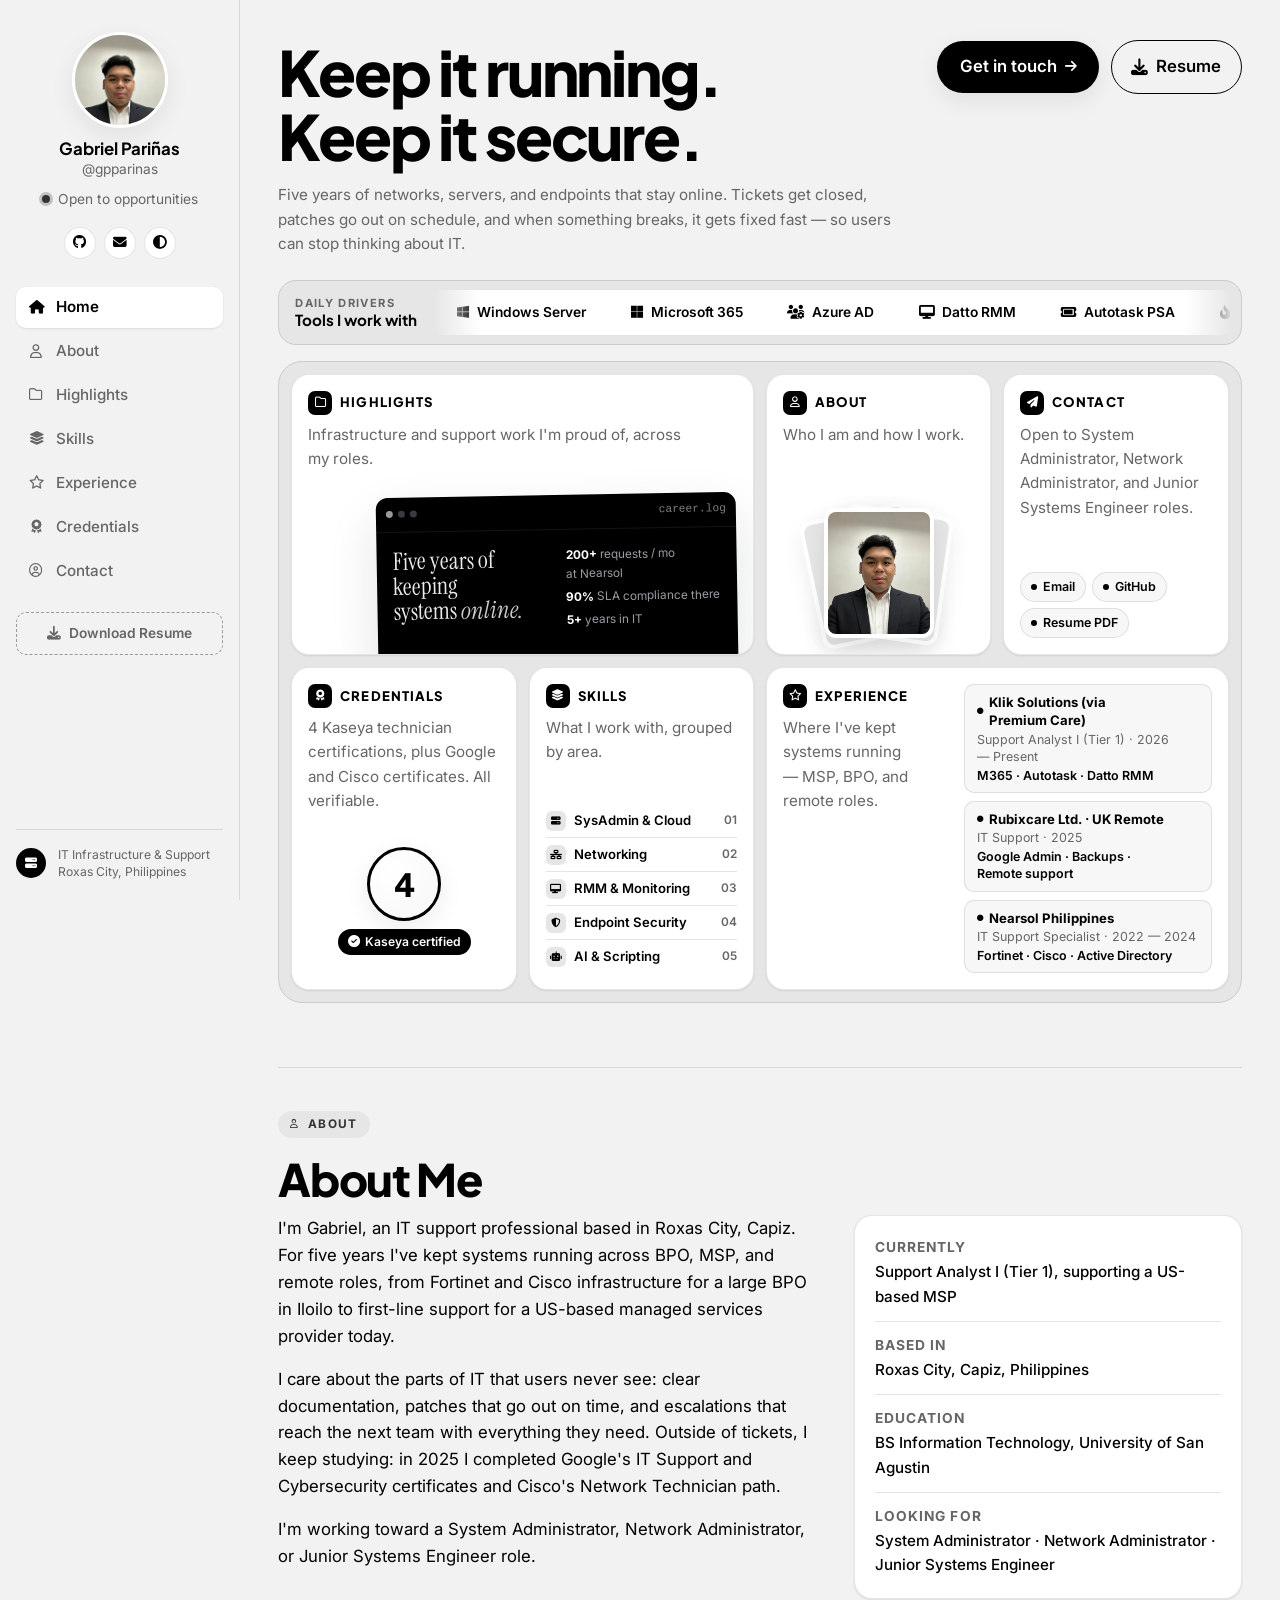
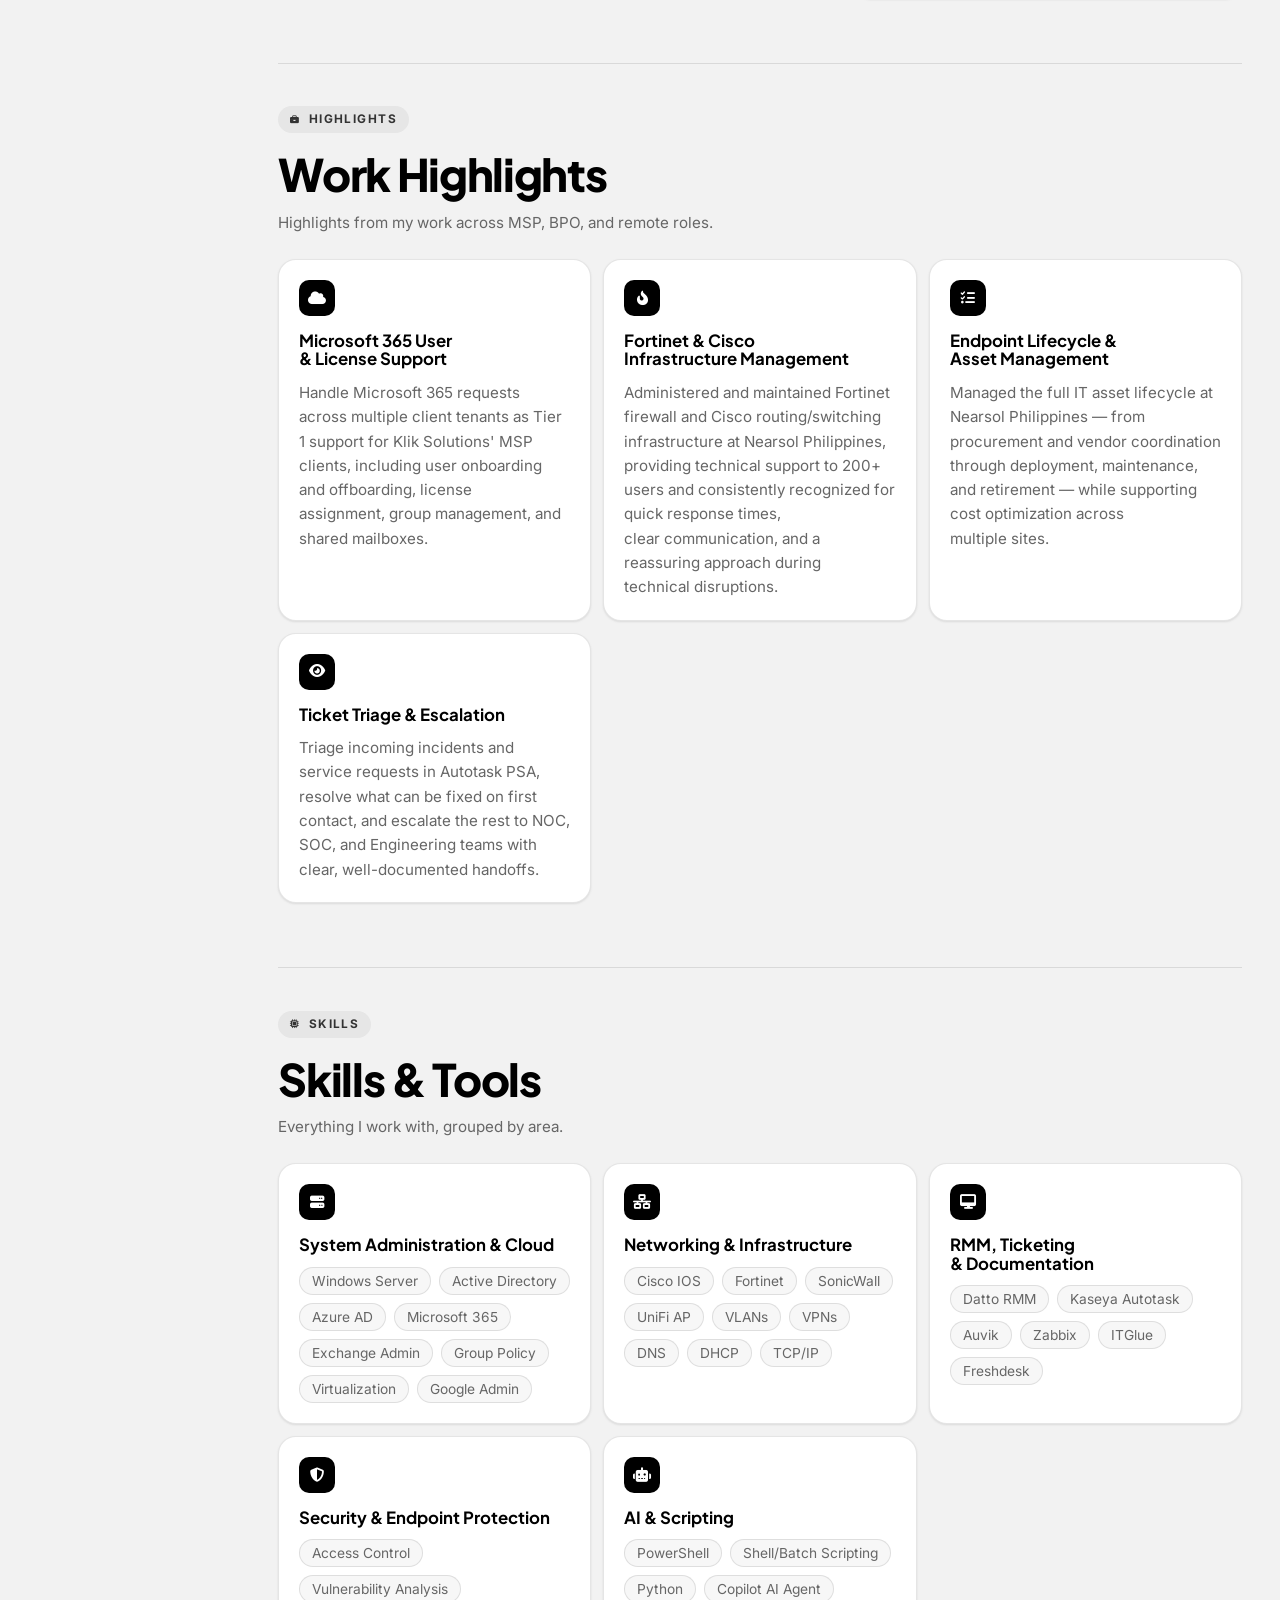
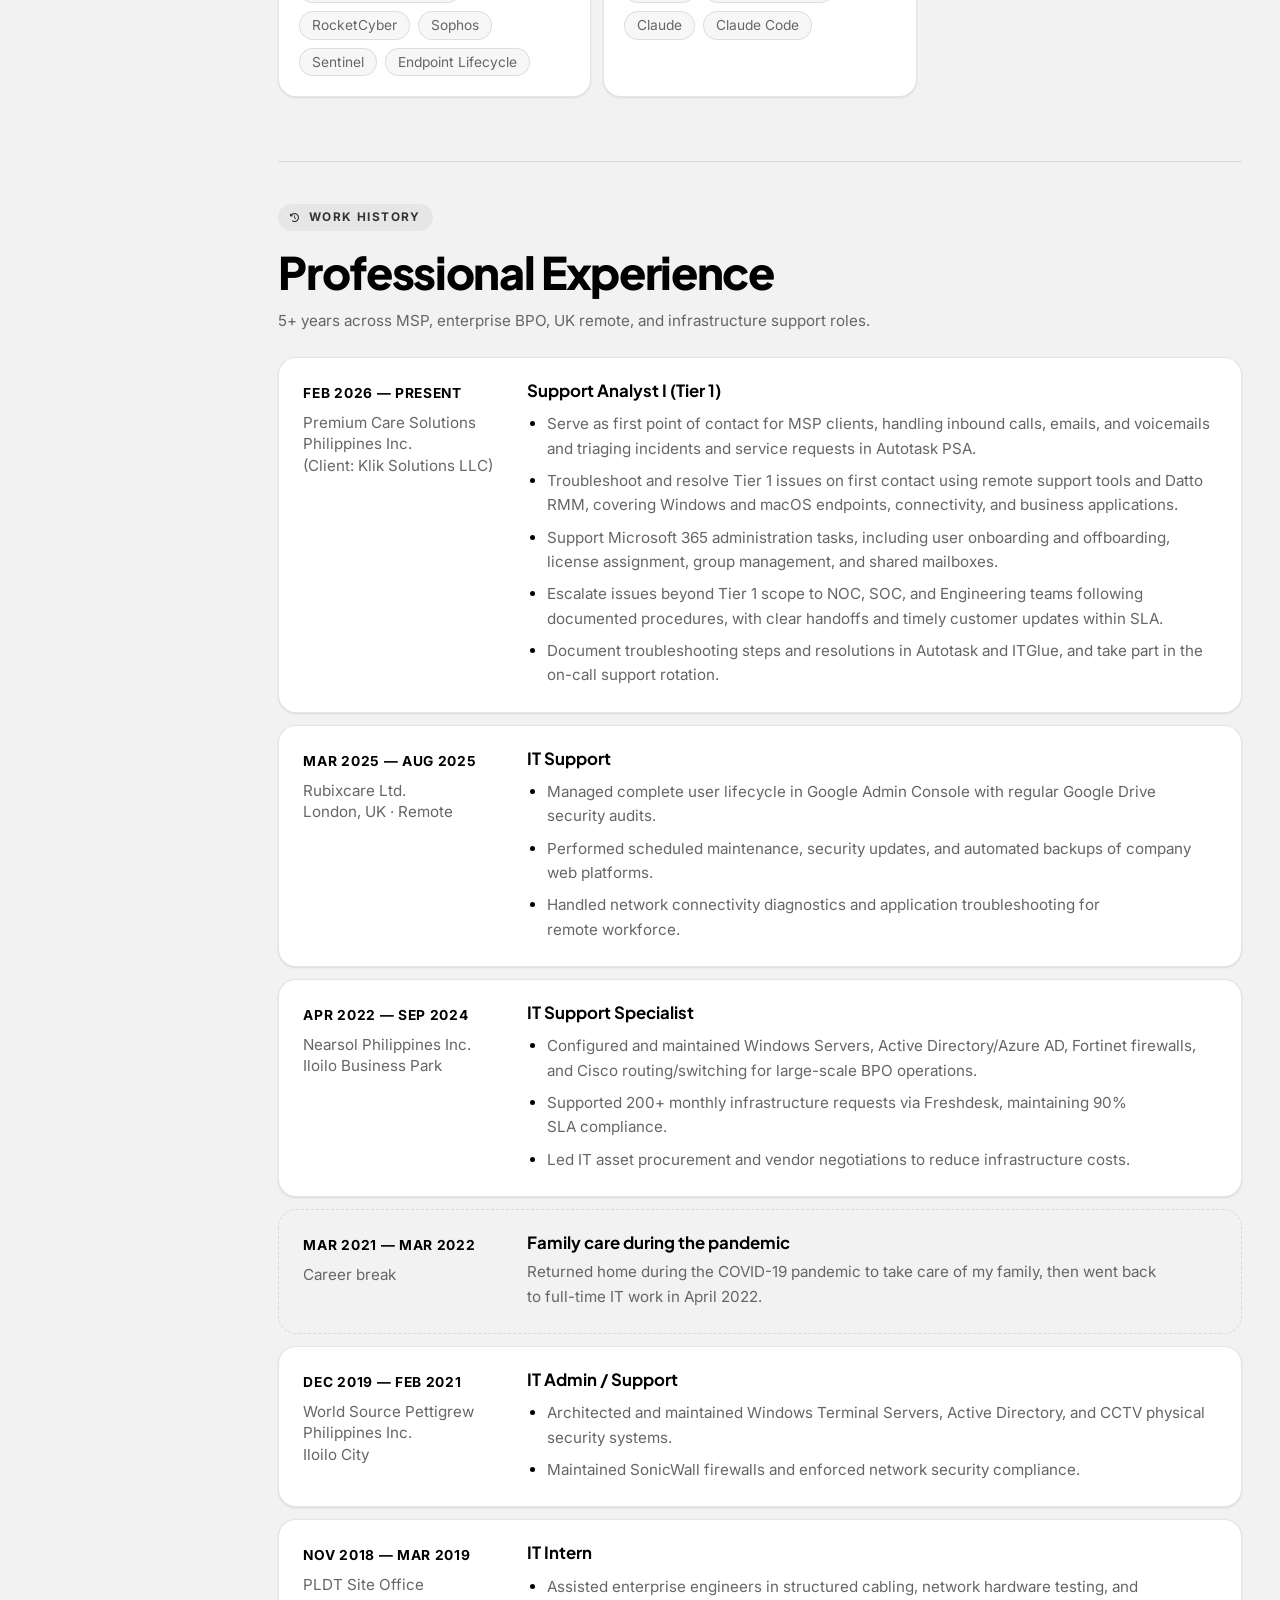
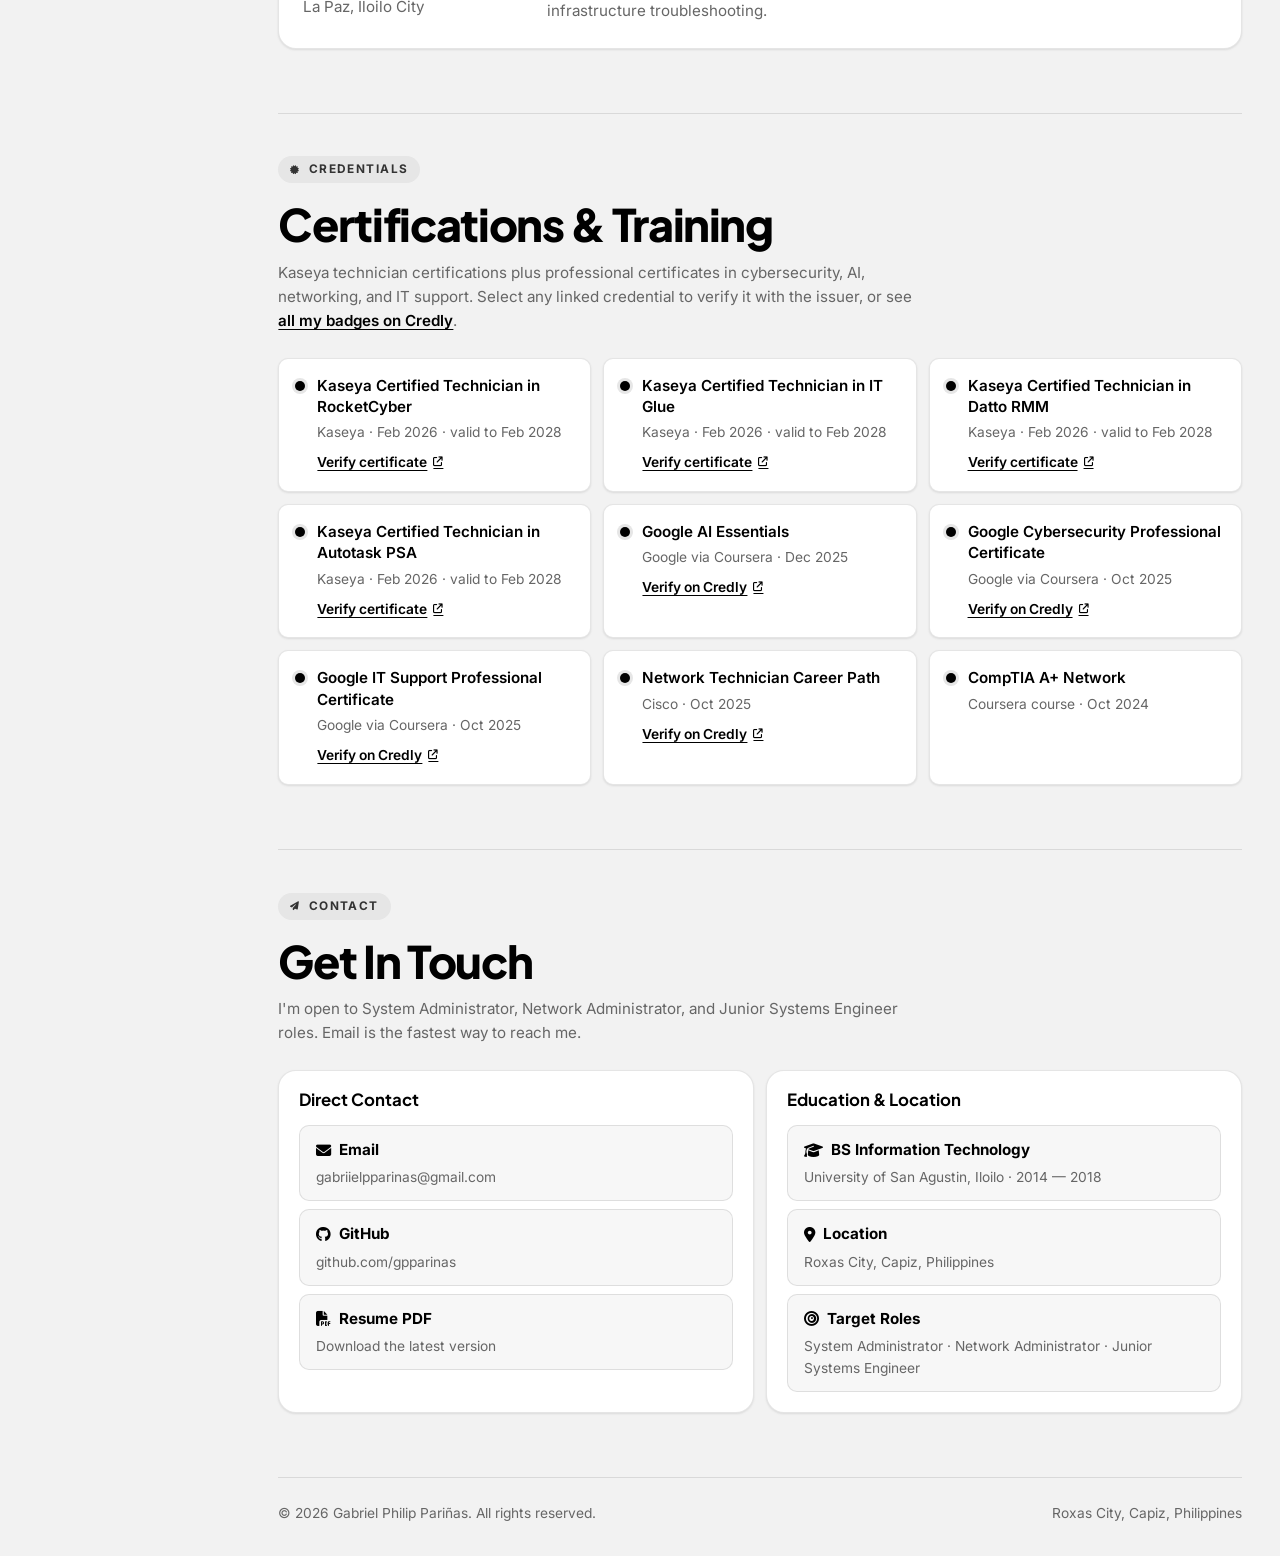
==== commit ed743b0a: "Add verifiable credentials, remove homelab, fix review findings Content - Link each Kaseya certifica" ====
--- a/index.html
+++ b/index.html
@@ -19,12 +19,18 @@
       } catch (e) {}
     })();
   </script>
-  <title>Gabriel Philip Pariñas — IT Infrastructure & Support Engineer</title>
-  <meta name="description" content="Results-oriented IT professional with 5+ years of experience in network infrastructure, Windows Server, Azure AD, and managed services. Based in Roxas City, Philippines." />
+  <title>Gabriel Philip Pariñas — IT Support &amp; Infrastructure</title>
+  <meta name="description" content="IT support professional with 5+ years across MSP, BPO, and remote roles: Microsoft 365, Active Directory, Fortinet and Cisco networking, and Kaseya tools. Based in Roxas City, Philippines." />
   <meta property="og:title" content="Gabriel Philip Pariñas — IT Portfolio" />
-  <meta property="og:description" content="System Administrator · Network Administrator · Technical Support Analyst" />
+  <meta property="og:description" content="IT support professional with 5+ years across MSP, BPO, and remote roles. Based in Roxas City, Philippines." />
   <meta property="og:type" content="website" />
+  <meta property="og:url" content="https://gpparinas.github.io/mywebsite/" />
+  <meta property="og:image" content="https://gpparinas.github.io/mywebsite/og-image.png" />
+  <meta property="og:image:width" content="1200" />
+  <meta property="og:image:height" content="630" />
+  <meta name="twitter:card" content="summary_large_image" />
   <link rel="canonical" href="https://gpparinas.github.io/mywebsite/" />
+  <link rel="icon" href="favicon.svg" type="image/svg+xml" />
 
   <!-- Fonts -->
   <link rel="preconnect" href="https://fonts.googleapis.com">
@@ -81,14 +87,14 @@
       <nav class="side-nav" aria-label="Main navigation">
         <a href="#home"           class="nav-link active"><i class="fas fa-house" aria-hidden="true"></i> Home</a>
         <a href="#about"          class="nav-link"><i class="far fa-user" aria-hidden="true"></i> About</a>
-        <a href="#case-studies"   class="nav-link"><i class="far fa-folder" aria-hidden="true"></i> Projects</a>
+        <a href="#case-studies"   class="nav-link"><i class="far fa-folder" aria-hidden="true"></i> Highlights</a>
         <a href="#competencies"   class="nav-link"><i class="fas fa-layer-group" aria-hidden="true"></i> Skills</a>
         <a href="#experience"     class="nav-link"><i class="far fa-star" aria-hidden="true"></i> Experience</a>
         <a href="#certifications" class="nav-link"><i class="fas fa-award" aria-hidden="true"></i> Credentials</a>
         <a href="#contact"        class="nav-link"><i class="far fa-circle-user" aria-hidden="true"></i> Contact</a>
       </nav>
 
-      <a href="resume.pdf" class="btn-resume" download aria-label="Download resume PDF">
+      <a href="resume.pdf" class="btn-resume" download="Gabriel-Parinas-Resume.pdf" aria-label="Download resume PDF">
         <i class="fas fa-download" aria-hidden="true"></i> Download Resume
       </a>
 
@@ -114,7 +120,7 @@
           </div>
           <div class="hero-actions">
             <a class="btn-dark" href="#contact">Get in touch <i class="fas fa-arrow-right" aria-hidden="true"></i></a>
-            <a class="btn-ghost" href="resume.pdf" download><i class="fas fa-download" aria-hidden="true"></i> Resume</a>
+            <a class="btn-ghost" href="resume.pdf" download="Gabriel-Parinas-Resume.pdf"><i class="fas fa-download" aria-hidden="true"></i> Resume</a>
           </div>
         </div>
 
@@ -134,7 +140,6 @@
                 <li><i class="fas fa-ticket" aria-hidden="true"></i> Autotask PSA</li>
                 <li><i class="fas fa-fire-flame-curved" aria-hidden="true"></i> Fortinet</li>
                 <li><i class="fas fa-network-wired" aria-hidden="true"></i> Cisco IOS</li>
-                <li><i class="fas fa-chart-line" aria-hidden="true"></i> Zabbix</li>
                 <li><i class="fas fa-book" aria-hidden="true"></i> ITGlue</li>
                 <li><i class="fas fa-terminal" aria-hidden="true"></i> Claude Code</li>
               </ul>
@@ -146,7 +151,6 @@
                 <li><i class="fas fa-ticket"></i> Autotask PSA</li>
                 <li><i class="fas fa-fire-flame-curved"></i> Fortinet</li>
                 <li><i class="fas fa-network-wired"></i> Cisco IOS</li>
-                <li><i class="fas fa-chart-line"></i> Zabbix</li>
                 <li><i class="fas fa-book"></i> ITGlue</li>
                 <li><i class="fas fa-terminal"></i> Claude Code</li>
               </ul>
@@ -161,9 +165,9 @@
             <a class="bento-card span-2" href="#case-studies">
               <div class="bento-head">
                 <span class="bento-icon"><i class="far fa-folder" aria-hidden="true"></i></span>
-                <h3>Projects</h3>
-              </div>
-              <p class="bento-desc">Infrastructure work, role highlights, and my homelab build.</p>
+                <h3>Highlights</h3>
+              </div>
+              <p class="bento-desc">Infrastructure and support work I'm proud of, across my roles.</p>
               <div class="preview-window" aria-hidden="true">
                 <div class="window-bar"><span></span><span></span><span></span><em>career.log</em></div>
                 <div class="window-body">
@@ -190,18 +194,16 @@
               </div>
             </a>
 
-            <a class="bento-card" href="#homelab">
+            <a class="bento-card" href="#contact">
               <div class="bento-head">
-                <span class="bento-icon"><i class="fas fa-flask" aria-hidden="true"></i></span>
-                <h3>Homelab &amp; AI</h3>
-              </div>
-              <p class="bento-desc">The self-hosted lab where I practice servers, Linux, and monitoring.</p>
+                <span class="bento-icon"><i class="fas fa-paper-plane" aria-hidden="true"></i></span>
+                <h3>Contact</h3>
+              </div>
+              <p class="bento-desc">Open to System Administrator, Network Administrator, and Junior Systems Engineer roles.</p>
               <div class="pill-cloud" aria-hidden="true">
-                <span>Claude Code</span>
-                <span>Zabbix</span>
-                <span>Rocky Linux</span>
-                <span>Windows AD</span>
-                <span>Jellyfin</span>
+                <span>Email</span>
+                <span>GitHub</span>
+                <span>Resume PDF</span>
               </div>
             </a>
 
@@ -210,10 +212,10 @@
                 <span class="bento-icon"><i class="fas fa-award" aria-hidden="true"></i></span>
                 <h3>Credentials</h3>
               </div>
-              <p class="bento-desc">4 Kaseya technician certifications, plus Google, Cisco, and CompTIA training.</p>
+              <p class="bento-desc">4 Kaseya technician certifications, plus Google and Cisco certificates. All verifiable.</p>
               <div class="badge" aria-hidden="true">
-                <span class="badge-medal"><b>9</b></span>
-                <span class="badge-pill"><i class="fas fa-circle-check"></i> Credentials</span>
+                <span class="badge-medal"><b>4</b></span>
+                <span class="badge-pill"><i class="fas fa-circle-check"></i> Kaseya certified</span>
               </div>
             </a>
 
@@ -272,17 +274,17 @@
         <div class="about-grid">
           <div class="about-text">
             <p>
-              I'm Gabriel, an IT support professional based in Roxas City, Capiz. For more than five years I've kept
+              I'm Gabriel, an IT support professional based in Roxas City, Capiz. For five years I've kept
               systems running across BPO, MSP, and remote roles, from Fortinet and Cisco infrastructure for a large BPO
               in Iloilo to first-line support for a US-based managed services provider today.
             </p>
             <p>
               I care about the parts of IT that users never see: clear documentation, patches that go out on time, and
-              escalations that reach the next team with everything they need. Outside of tickets, I run a homelab to
-              practice Linux, Active Directory, monitoring, and AI-assisted scripting.
+              escalations that reach the next team with everything they need. Outside of tickets, I keep studying: in 2025
+              I completed Google's IT Support and Cybersecurity certificates and Cisco's Network Technician path.
             </p>
             <p>
-              I'm working toward a System Administrator or Network Administrator role.
+              I'm working toward a System Administrator, Network Administrator, or Junior Systems Engineer role.
             </p>
           </div>
           <dl class="about-facts">
@@ -294,86 +296,12 @@
         </div>
       </section>
 
-      <!-- CASE STUDIES -->
+      <!-- WORK HIGHLIGHTS -->
       <section id="case-studies" class="fade-in-section">
-        <span class="section-label"><i class="fas fa-briefcase fa-xs" aria-hidden="true"></i> Projects</span>
-        <h2 class="section-title">Projects &amp; Highlights</h2>
-        <p class="section-desc">A hands-on lab I built and maintain, plus highlights from my work across MSP, BPO, and remote roles.</p>
-
-        <article class="featured-project" id="homelab">
-          <div class="featured-copy">
-            <span class="featured-kicker">Featured project</span>
-            <h3>Homelab: Self-Hosted Infrastructure Lab</h3>
-            <p class="featured-why">
-              <strong>Why I built it.</strong> At work I see many systems from the support side. The homelab is where I
-              build and break them myself, without risking anyone's production environment.
-            </p>
-            <div class="featured-cols">
-              <div>
-                <h4>What's running</h4>
-                <ul class="featured-list">
-                  <li>Windows Server with Active Directory and DNS: domain, users, and Group Policy</li>
-                  <li>Rocky Linux server for day-to-day Linux administration</li>
-                  <li>Zabbix monitoring for host availability and alerts</li>
-                  <li>Jellyfin media server as an always-on service to keep healthy</li>
-                  <li>Claude and Claude Code for scripting and automation</li>
-                </ul>
-              </div>
-              <div>
-                <h4>Skills it builds</h4>
-                <div class="tag-group">
-                  <span class="tag">Active Directory</span><span class="tag">Group Policy</span>
-                  <span class="tag">DNS</span><span class="tag">Linux admin</span>
-                  <span class="tag">Monitoring &amp; alerting</span><span class="tag">Service uptime</span>
-                  <span class="tag">AI-assisted scripting</span>
-                </div>
-              </div>
-            </div>
-          </div>
-          <figure class="lab-diagram">
-            <svg viewBox="0 0 360 300" role="img" aria-labelledby="labTitle labDesc">
-              <title id="labTitle">Homelab overview</title>
-              <desc id="labDesc">A home router connects a Windows Server running Active Directory and DNS, a Rocky Linux server running Zabbix and Jellyfin, and a workstation running Claude Code. Zabbix monitors the other machines.</desc>
-              <g class="lab-lines">
-                <line x1="180" y1="62" x2="180" y2="96"/>
-                <line x1="60" y1="96" x2="300" y2="96"/>
-                <line x1="60" y1="96" x2="60" y2="128"/>
-                <line x1="180" y1="96" x2="180" y2="128"/>
-                <line x1="300" y1="96" x2="300" y2="128"/>
-              </g>
-              <g class="lab-monitor">
-                <path d="M150 250 C 110 280, 70 260, 60 214"/>
-                <path d="M210 250 C 250 280, 290 260, 300 214"/>
-              </g>
-              <g class="lab-node lab-node--top">
-                <rect x="120" y="18" width="120" height="44" rx="10"/>
-                <text x="180" y="45">Home router</text>
-              </g>
-              <g class="lab-node">
-                <rect x="8" y="128" width="104" height="86" rx="10"/>
-                <text x="60" y="154" class="lab-title">Windows</text>
-                <text x="60" y="170" class="lab-title">Server</text>
-                <text x="60" y="192" class="lab-sub">AD · DNS · GPO</text>
-              </g>
-              <g class="lab-node">
-                <rect x="128" y="128" width="104" height="122" rx="10"/>
-                <text x="180" y="154" class="lab-title">Rocky Linux</text>
-                <text x="180" y="180" class="lab-sub">Zabbix</text>
-                <text x="180" y="198" class="lab-sub">Jellyfin</text>
-                <text x="180" y="230" class="lab-sub lab-faint">monitors all hosts</text>
-              </g>
-              <g class="lab-node">
-                <rect x="248" y="128" width="104" height="86" rx="10"/>
-                <text x="300" y="154" class="lab-title">Workstation</text>
-                <text x="300" y="180" class="lab-sub">Claude Code</text>
-                <text x="300" y="196" class="lab-sub">scripts</text>
-              </g>
-            </svg>
-            <figcaption>Simplified overview of the lab.</figcaption>
-          </figure>
-        </article>
-
-        <h3 class="subsection-title">Work highlights</h3>
+        <span class="section-label"><i class="fas fa-briefcase fa-xs" aria-hidden="true"></i> Highlights</span>
+        <h2 class="section-title">Work Highlights</h2>
+        <p class="section-desc">Highlights from my work across MSP, BPO, and remote roles.</p>
+
         <div class="skills-grid">
 
           <article class="skill-card">
@@ -532,6 +460,17 @@
             </div>
           </article>
 
+          <article class="job-card job-card--break">
+            <div class="job-meta">
+              <div class="job-period">Mar 2021 — Mar 2022</div>
+              <div class="job-company">Career break</div>
+            </div>
+            <div>
+              <h3 class="job-title">Family care during the pandemic</h3>
+              <p class="job-note">Returned home during the COVID-19 pandemic to take care of my family, then went back to full-time IT work in April 2022.</p>
+            </div>
+          </article>
+
           <article class="job-card">
             <div class="job-meta">
               <div class="job-period">Dec 2019 — Feb 2021</div>
@@ -566,16 +505,20 @@
       <section id="certifications" class="fade-in-section">
         <span class="section-label"><i class="fas fa-certificate fa-xs" aria-hidden="true"></i> Credentials</span>
         <h2 class="section-title">Certifications &amp; Training</h2>
-        <p class="section-desc">Kaseya technician certifications plus professional certificates and training in cybersecurity, AI, networking, and IT support.</p>
+        <p class="section-desc">
+          Kaseya technician certifications plus professional certificates in cybersecurity, AI, networking, and IT support.
+          Select any linked credential to verify it with the issuer, or see
+          <a class="text-link" href="https://www.credly.com/users/gpparinas" target="_blank" rel="noopener noreferrer">all my badges on Credly</a>.
+        </p>
         <div class="cert-grid">
-          <div class="cert-card"><div class="cert-dot"></div><div><div class="cert-name">Kaseya Certified Technician — RocketCyber</div><div class="cert-issuer">Kaseya · Feb 2026</div></div></div>
-          <div class="cert-card"><div class="cert-dot"></div><div><div class="cert-name">Kaseya Certified Technician — IT Glue</div><div class="cert-issuer">Kaseya · Feb 2026</div></div></div>
-          <div class="cert-card"><div class="cert-dot"></div><div><div class="cert-name">Kaseya Certified Technician — Datto RMM</div><div class="cert-issuer">Kaseya · Feb 2026</div></div></div>
-          <div class="cert-card"><div class="cert-dot"></div><div><div class="cert-name">Kaseya Certified Technician — Autotask PSA</div><div class="cert-issuer">Kaseya · Feb 2026</div></div></div>
-          <div class="cert-card"><div class="cert-dot"></div><div><div class="cert-name">Google AI Essentials</div><div class="cert-issuer">Coursera · Dec 2025</div></div></div>
-          <div class="cert-card"><div class="cert-dot"></div><div><div class="cert-name">Google Cybersecurity Professional Certificate</div><div class="cert-issuer">Coursera · Oct 2025</div></div></div>
-          <div class="cert-card"><div class="cert-dot"></div><div><div class="cert-name">Google IT Support Professional Certificate</div><div class="cert-issuer">Coursera · Oct 2025</div></div></div>
-          <div class="cert-card"><div class="cert-dot"></div><div><div class="cert-name">Network Technician Career Path</div><div class="cert-issuer">Cisco training · Oct 2025</div></div></div>
+          <a class="cert-card" href="https://app.diplomasafe.com/en-US/certificates/d7c1ae816c19d510cd18836e0442e32caf31108b8" target="_blank" rel="noopener noreferrer"><div class="cert-dot"></div><div><div class="cert-name">Kaseya Certified Technician in RocketCyber</div><div class="cert-issuer">Kaseya · Feb 2026 · valid to Feb 2028</div><div class="cert-verify">Verify certificate <i class="fas fa-arrow-up-right-from-square" aria-hidden="true"></i></div></div></a>
+          <a class="cert-card" href="https://app.diplomasafe.com/en-US/certificates/d79d9af119d949af4ffd5b22a1cf56f7e54c7429c" target="_blank" rel="noopener noreferrer"><div class="cert-dot"></div><div><div class="cert-name">Kaseya Certified Technician in IT Glue</div><div class="cert-issuer">Kaseya · Feb 2026 · valid to Feb 2028</div><div class="cert-verify">Verify certificate <i class="fas fa-arrow-up-right-from-square" aria-hidden="true"></i></div></div></a>
+          <a class="cert-card" href="https://app.diplomasafe.com/en-US/certificates/d093d3bbf2e25175eed5eedef5c2a2c124f1bf205" target="_blank" rel="noopener noreferrer"><div class="cert-dot"></div><div><div class="cert-name">Kaseya Certified Technician in Datto RMM</div><div class="cert-issuer">Kaseya · Feb 2026 · valid to Feb 2028</div><div class="cert-verify">Verify certificate <i class="fas fa-arrow-up-right-from-square" aria-hidden="true"></i></div></div></a>
+          <a class="cert-card" href="https://app.diplomasafe.com/en-US/certificates/d05b339048303e9e617b6e0ec5387c5dd901565c7" target="_blank" rel="noopener noreferrer"><div class="cert-dot"></div><div><div class="cert-name">Kaseya Certified Technician in Autotask PSA</div><div class="cert-issuer">Kaseya · Feb 2026 · valid to Feb 2028</div><div class="cert-verify">Verify certificate <i class="fas fa-arrow-up-right-from-square" aria-hidden="true"></i></div></div></a>
+          <a class="cert-card" href="https://www.credly.com/badges/5232d492-48cb-4a36-be68-636badd63b53" target="_blank" rel="noopener noreferrer"><div class="cert-dot"></div><div><div class="cert-name">Google AI Essentials</div><div class="cert-issuer">Google via Coursera · Dec 2025</div><div class="cert-verify">Verify on Credly <i class="fas fa-arrow-up-right-from-square" aria-hidden="true"></i></div></div></a>
+          <a class="cert-card" href="https://www.credly.com/badges/c87fa725-dc87-40db-a001-bb7aaf8d7a9a" target="_blank" rel="noopener noreferrer"><div class="cert-dot"></div><div><div class="cert-name">Google Cybersecurity Professional Certificate</div><div class="cert-issuer">Google via Coursera · Oct 2025</div><div class="cert-verify">Verify on Credly <i class="fas fa-arrow-up-right-from-square" aria-hidden="true"></i></div></div></a>
+          <a class="cert-card" href="https://www.credly.com/badges/95ebce15-c2f6-400b-b5e6-38e9d2bca5fd" target="_blank" rel="noopener noreferrer"><div class="cert-dot"></div><div><div class="cert-name">Google IT Support Professional Certificate</div><div class="cert-issuer">Google via Coursera · Oct 2025</div><div class="cert-verify">Verify on Credly <i class="fas fa-arrow-up-right-from-square" aria-hidden="true"></i></div></div></a>
+          <a class="cert-card" href="https://www.credly.com/badges/42430fe3-65b2-4432-b512-94fb41e7809b" target="_blank" rel="noopener noreferrer"><div class="cert-dot"></div><div><div class="cert-name">Network Technician Career Path</div><div class="cert-issuer">Cisco · Oct 2025</div><div class="cert-verify">Verify on Credly <i class="fas fa-arrow-up-right-from-square" aria-hidden="true"></i></div></div></a>
           <div class="cert-card"><div class="cert-dot"></div><div><div class="cert-name">CompTIA A+ Network</div><div class="cert-issuer">Coursera course · Oct 2024</div></div></div>
         </div>
       </section>
@@ -585,9 +528,8 @@
         <span class="section-label"><i class="fas fa-paper-plane fa-xs" aria-hidden="true"></i> Contact</span>
         <h2 class="section-title">Get In Touch</h2>
         <p class="section-desc">
-          Results-oriented IT professional with over 5 years of experience architecting and maintaining
-          network infrastructure, Windows Server environments, and cloud platforms. Open to Systems Engineer,
-          Network Administrator, and Technical Support Analyst roles — feel free to reach out.
+          I'm open to System Administrator, Network Administrator, and Junior Systems Engineer roles.
+          Email is the fastest way to reach me.
         </p>
         <div class="contact-grid">
           <div class="contact-card">
@@ -600,7 +542,7 @@
               <strong><i class="fab fa-github" aria-hidden="true"></i> GitHub</strong>
               <span>github.com/gpparinas</span>
             </a>
-            <a class="contact-item" href="resume.pdf" download>
+            <a class="contact-item" href="resume.pdf" download="Gabriel-Parinas-Resume.pdf">
               <strong><i class="fas fa-file-pdf" aria-hidden="true"></i> Resume PDF</strong>
               <span>Download the latest version</span>
             </a>
@@ -617,7 +559,7 @@
             </div>
             <div class="contact-item static">
               <strong><i class="fas fa-bullseye" aria-hidden="true"></i> Target Roles</strong>
-              <span>System Administrator · Network Administrator · Technical Support Analyst · Junior Systems Engineer</span>
+              <span>System Administrator · Network Administrator · Junior Systems Engineer</span>
             </div>
           </div>
         </div>
--- a/style.css
+++ b/style.css
@@ -324,6 +324,10 @@
 }
 .marquee-list li i { color: var(--primary); }
 @keyframes marquee { to { transform: translateX(-50%); } }
+@media (prefers-reduced-motion: reduce) {
+  .marquee { overflow-x: auto; -webkit-mask-image: none; mask-image: none; }
+  .marquee-list[aria-hidden="true"] { display: none; }
+}
 
 /* ---------- BENTO GRID ---------- */
 .bento-frame {
@@ -420,7 +424,7 @@
   padding: 3px 10px; border-radius: var(--radius-pill);
   background: var(--ink); color: var(--ink-text); font-size: .76rem; font-weight: 600;
 }
-.badge-pill i { color: var(--primary); }
+.badge-pill i { color: var(--ink-text); }
 
 /* Skills mini list */
 .mini-list { list-style: none; margin-top: auto; padding-top: var(--s3); }
@@ -530,6 +534,9 @@
 .job-points { padding-left: var(--s5); display: grid; gap: var(--s2); margin-top: var(--s3); }
 .job-points li { font-size: var(--text-sm); color: var(--muted); }
 .job-points li::marker { color: var(--primary); }
+.job-card--break { background: transparent; border-style: dashed; box-shadow: none; }
+.job-card--break:hover { box-shadow: none; }
+.job-note { font-size: var(--text-sm); color: var(--muted); margin-top: var(--s2); max-width: 64ch; }
 
 /* Certifications */
 .cert-grid {
@@ -551,6 +558,16 @@
 }
 .cert-name { font-size: var(--text-sm); font-weight: 600; line-height: 1.4; }
 .cert-issuer { font-size: var(--text-xs); color: var(--muted); margin-top: var(--s1); }
+.cert-verify {
+  display: inline-flex; align-items: center; gap: 6px; margin-top: var(--s2);
+  font-size: var(--text-xs); font-weight: 600; color: var(--text);
+  text-decoration: underline; text-underline-offset: 3px;
+}
+.cert-verify i { font-size: .7em; }
+a.cert-card { transition: box-shadow var(--transition), border-color var(--transition), transform var(--transition); }
+a.cert-card:hover { border-color: var(--primary); transform: translateY(-2px); }
+.text-link { color: var(--text); font-weight: 600; text-decoration: underline; text-underline-offset: 3px; }
+.text-link:hover { color: var(--primary-hover); }
 
 /* Contact */
 .contact-grid { display: grid; grid-template-columns: 1fr 1fr; gap: var(--s3); }
@@ -601,9 +618,14 @@
 
 /* ---------- PRINT ---------- */
 @media print {
-  .sidebar, .topbar, .btn-dark, .tools-strip { display: none !important; }
+  .sidebar, .topbar, .sidebar-backdrop, .hero-actions, .tools-strip, .bento-frame { display: none !important; }
   .app { display: block; }
   body { background: white !important; color: black !important; }
+  main { padding: 0; max-width: none; }
+  .js .fade-in-section { opacity: 1 !important; transform: none !important; transition: none !important; }
+  main > section:not(#home) { margin-top: var(--s8); padding-top: var(--s6); }
+  .skill-card, .job-card, .cert-card, .contact-card, .about-facts { box-shadow: none; break-inside: avoid; }
+  h2, h3 { break-after: avoid; }
 }
 
 /* ---------- RESPONSIVE ---------- */
@@ -636,10 +658,15 @@
     position: fixed; inset: 0 auto 0 0; z-index: 60;
     width: min(280px, 85vw);
     transform: translateX(-100%);
-    transition: transform 260ms cubic-bezier(.16,1,.3,1);
+    visibility: hidden;     /* keeps the closed menu out of the Tab order */
+    transition: transform 260ms cubic-bezier(.16,1,.3,1), visibility 0s linear 260ms;
     box-shadow: var(--shadow-lg);
   }
-  .sidebar.open { transform: none; }
+  .sidebar.open {
+    transform: none; visibility: visible;
+    transition: transform 260ms cubic-bezier(.16,1,.3,1), visibility 0s;
+  }
+  body.menu-open { overflow: hidden; }
   .sidebar-backdrop:not([hidden]) {
     display: block; position: fixed; inset: 0; z-index: 55;
     background: rgba(0,0,0,.35);
@@ -696,50 +723,9 @@
 .about-facts dt { font-size: var(--text-xs); font-weight: 700; letter-spacing: .08em; text-transform: uppercase; color: var(--muted); }
 .about-facts dd { font-size: var(--text-sm); font-weight: 500; margin-top: 2px; }
 
-/* ---------- FEATURED PROJECT (HOMELAB) ---------- */
-.featured-project {
-  display: grid; grid-template-columns: minmax(0, 1.25fr) minmax(0, 1fr);
-  gap: var(--s8); align-items: center;
-  background: var(--surface); border: 1px solid var(--border);
-  border-radius: calc(var(--radius) + 4px); padding: var(--s8);
-  box-shadow: var(--shadow-sm); margin-bottom: var(--s10);
-  scroll-margin-top: var(--s6);
-}
-.featured-kicker {
-  display: inline-block; font-size: var(--text-xs); font-weight: 700; letter-spacing: .1em;
-  text-transform: uppercase; color: var(--muted); margin-bottom: var(--s2);
-}
-.featured-copy h3 { font-family: var(--font-display); font-size: var(--text-xl); font-weight: 800; letter-spacing: -.02em; }
-.featured-why { margin-top: var(--s4); font-size: var(--text-sm); color: var(--muted); max-width: 60ch; }
-.featured-why strong { color: var(--text); }
-.featured-cols { display: grid; grid-template-columns: repeat(auto-fit, minmax(min(220px, 100%), 1fr)); gap: var(--s6); margin-top: var(--s6); }
-.featured-cols h4 { font-size: var(--text-xs); font-weight: 700; letter-spacing: .08em; text-transform: uppercase; margin-bottom: var(--s3); }
-.featured-list { padding-left: var(--s5); display: grid; gap: var(--s2); font-size: var(--text-sm); color: var(--muted); }
-.featured-list li::marker { color: var(--text); }
-
-.lab-diagram { margin: 0; min-width: 0; }
-.lab-diagram svg { width: 100%; height: auto; max-width: 420px; display: block; margin-inline: auto; }
-.lab-diagram figcaption { text-align: center; font-size: var(--text-xs); color: var(--muted); margin-top: var(--s2); }
-.lab-lines line { stroke: var(--faint); stroke-width: 1.5; }
-.lab-monitor path { fill: none; stroke: var(--muted); stroke-width: 1.5; stroke-dasharray: 4 4; }
-.lab-node rect { fill: var(--surface-2); stroke: var(--frame-border); stroke-width: 1.5; }
-.lab-node--top rect { fill: var(--text); stroke: var(--text); }
-.lab-node text { font-family: 'Inter', system-ui, sans-serif; text-anchor: middle; fill: var(--text); font-size: 12px; font-weight: 600; }
-.lab-node--top text { fill: var(--bg); font-size: 13px; }
-.lab-node .lab-title { font-size: 13px; font-weight: 700; }
-.lab-node .lab-sub { font-size: 11.5px; font-weight: 500; fill: var(--muted); }
-.lab-node .lab-faint { font-size: 10.5px; fill: var(--faint); font-style: italic; }
-
-.subsection-title {
-  font-family: var(--font-display); font-size: var(--text-lg); font-weight: 700;
-  margin-bottom: var(--s4);
-}
-
 @media (max-width: 1100px) {
-  .featured-project { grid-template-columns: 1fr; padding: var(--s6); }
   .about-grid { grid-template-columns: 1fr; gap: var(--s6); }
 }
 @media (max-width: 640px) {
   .hero-actions { width: 100%; }
-  .featured-project { padding: var(--s5); }
-}
+}
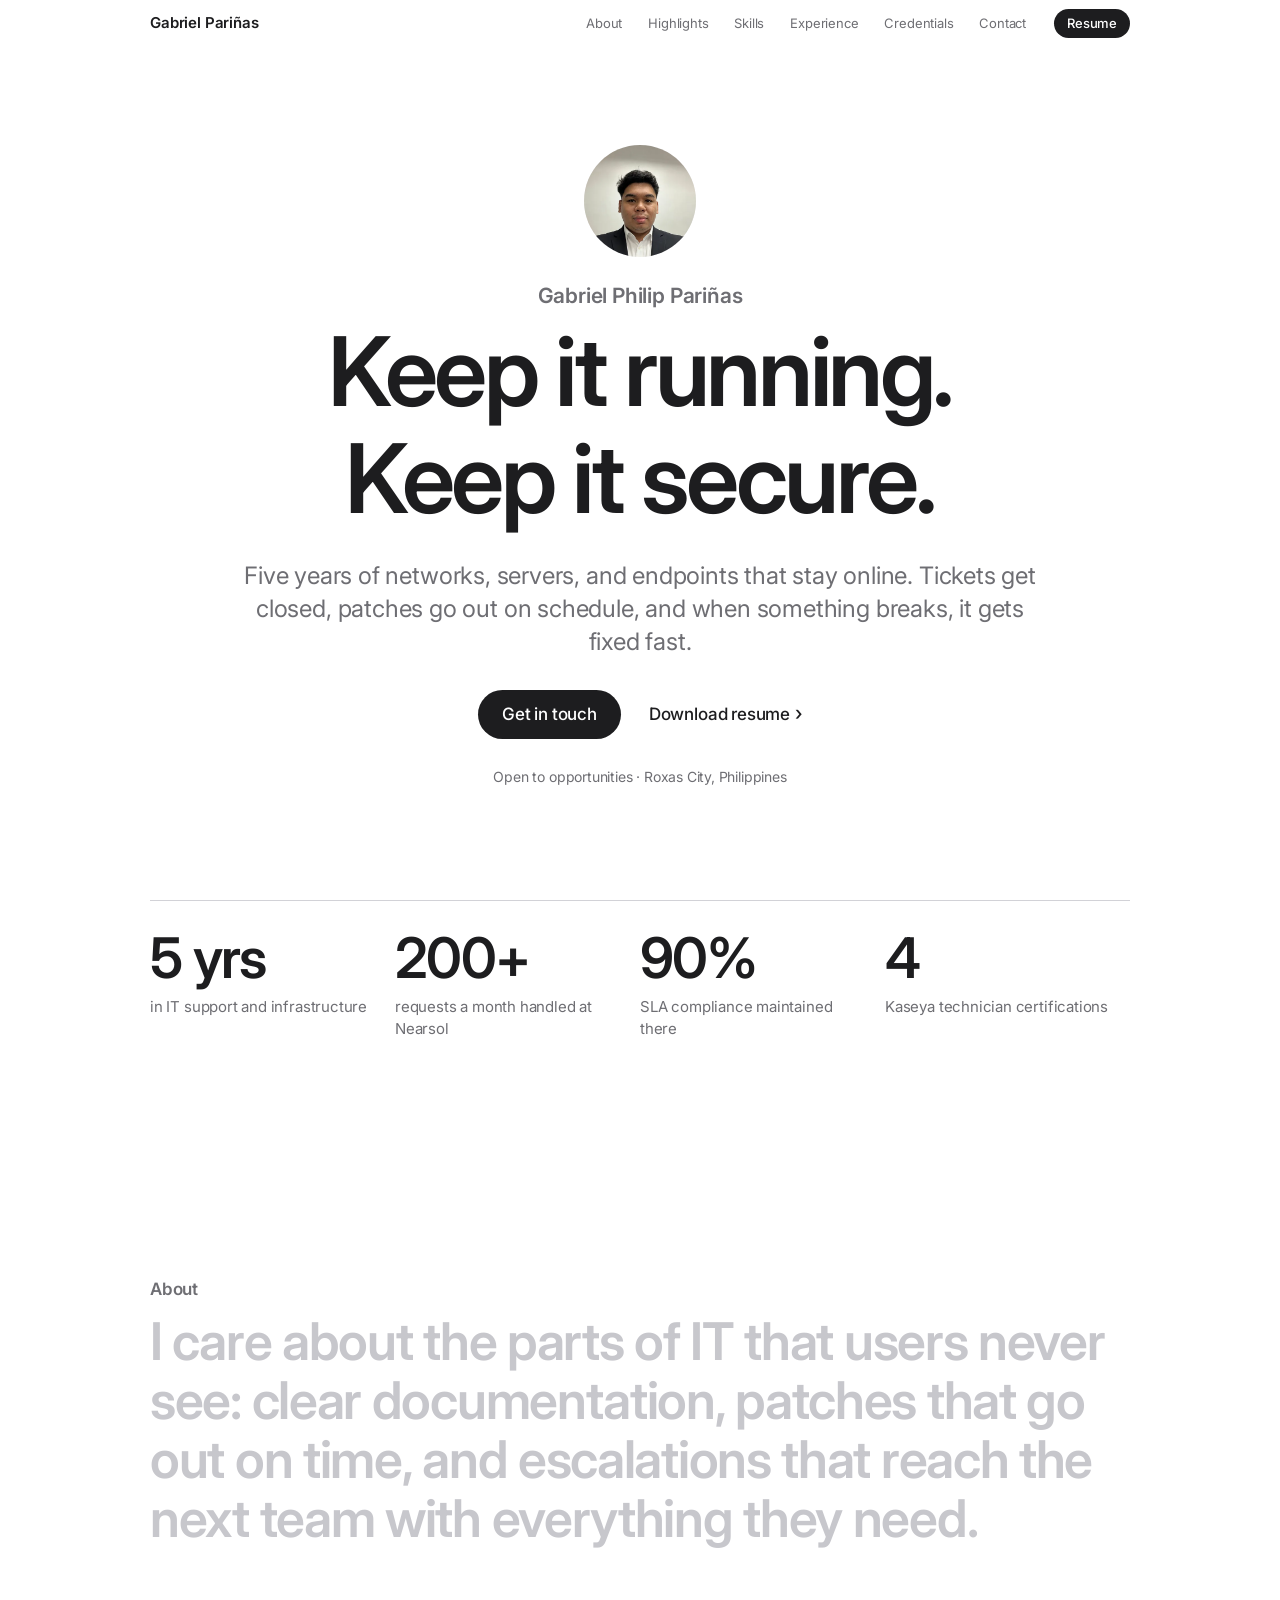
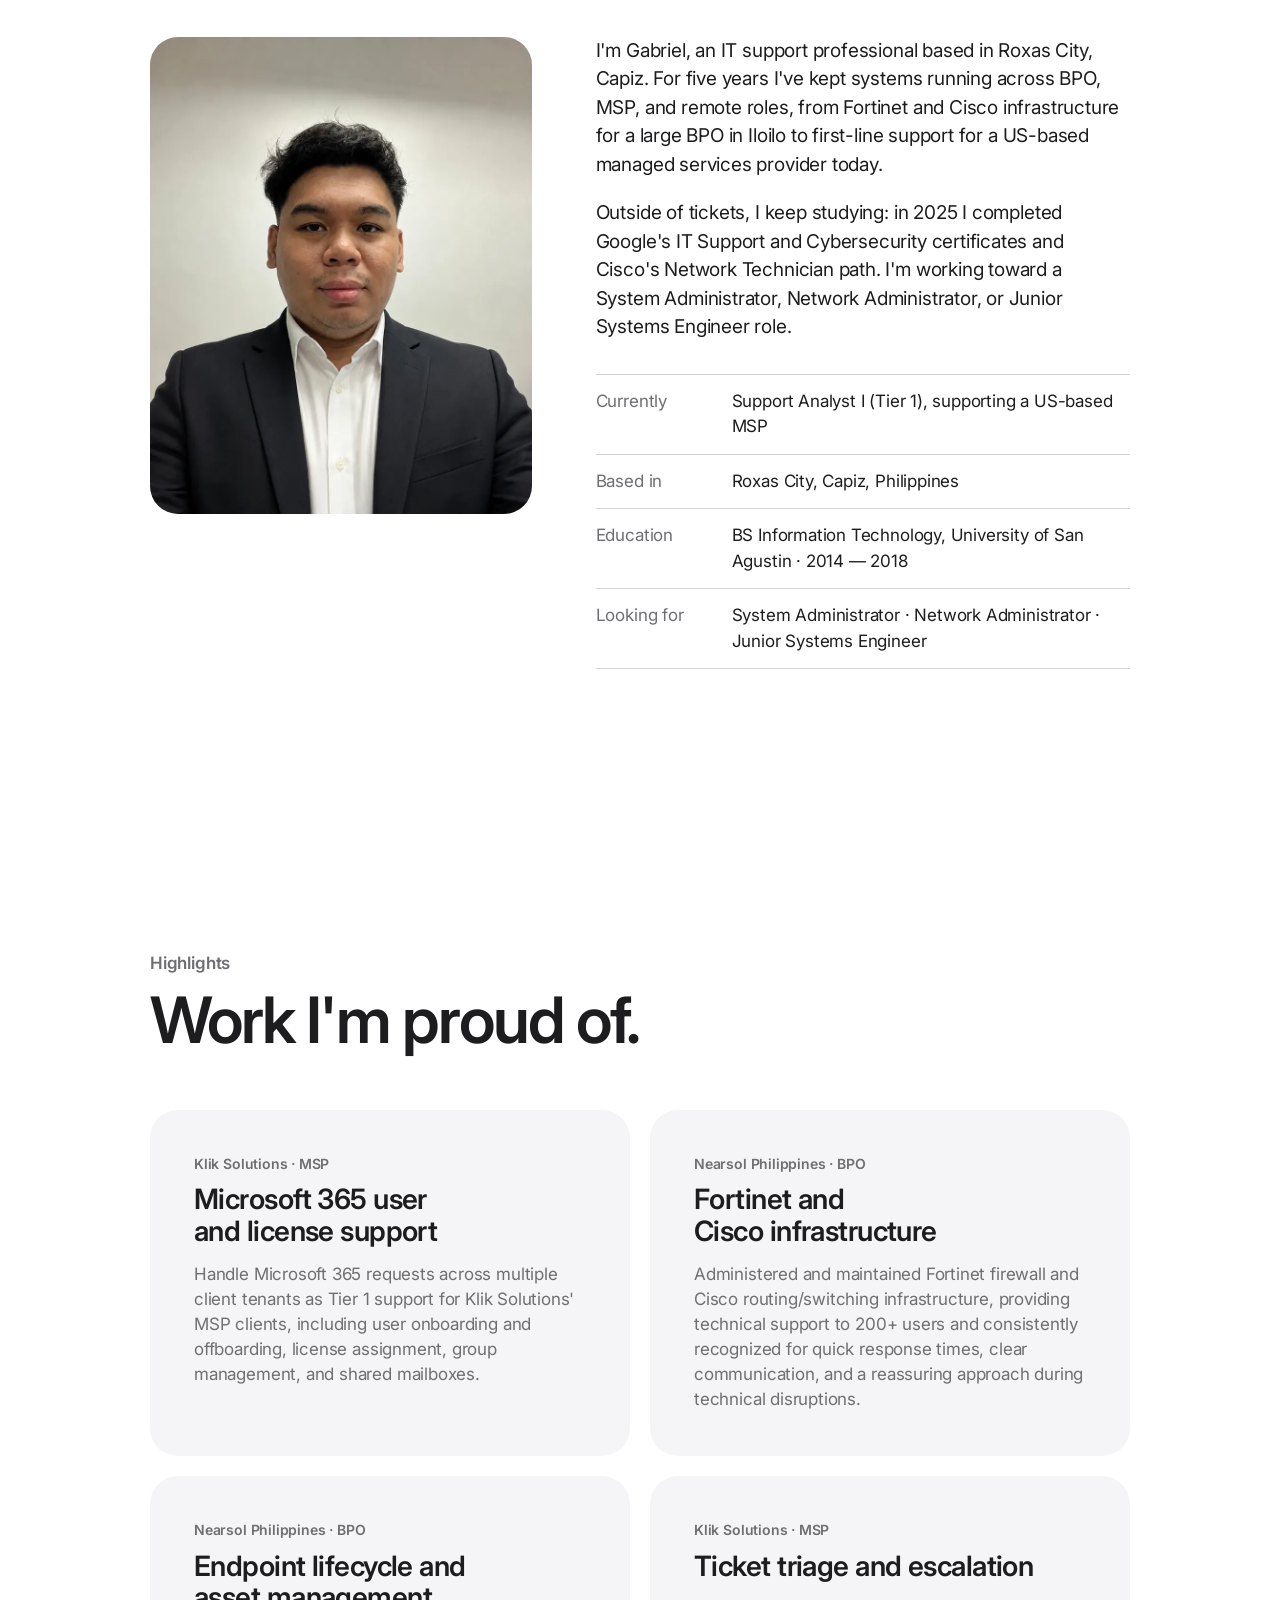
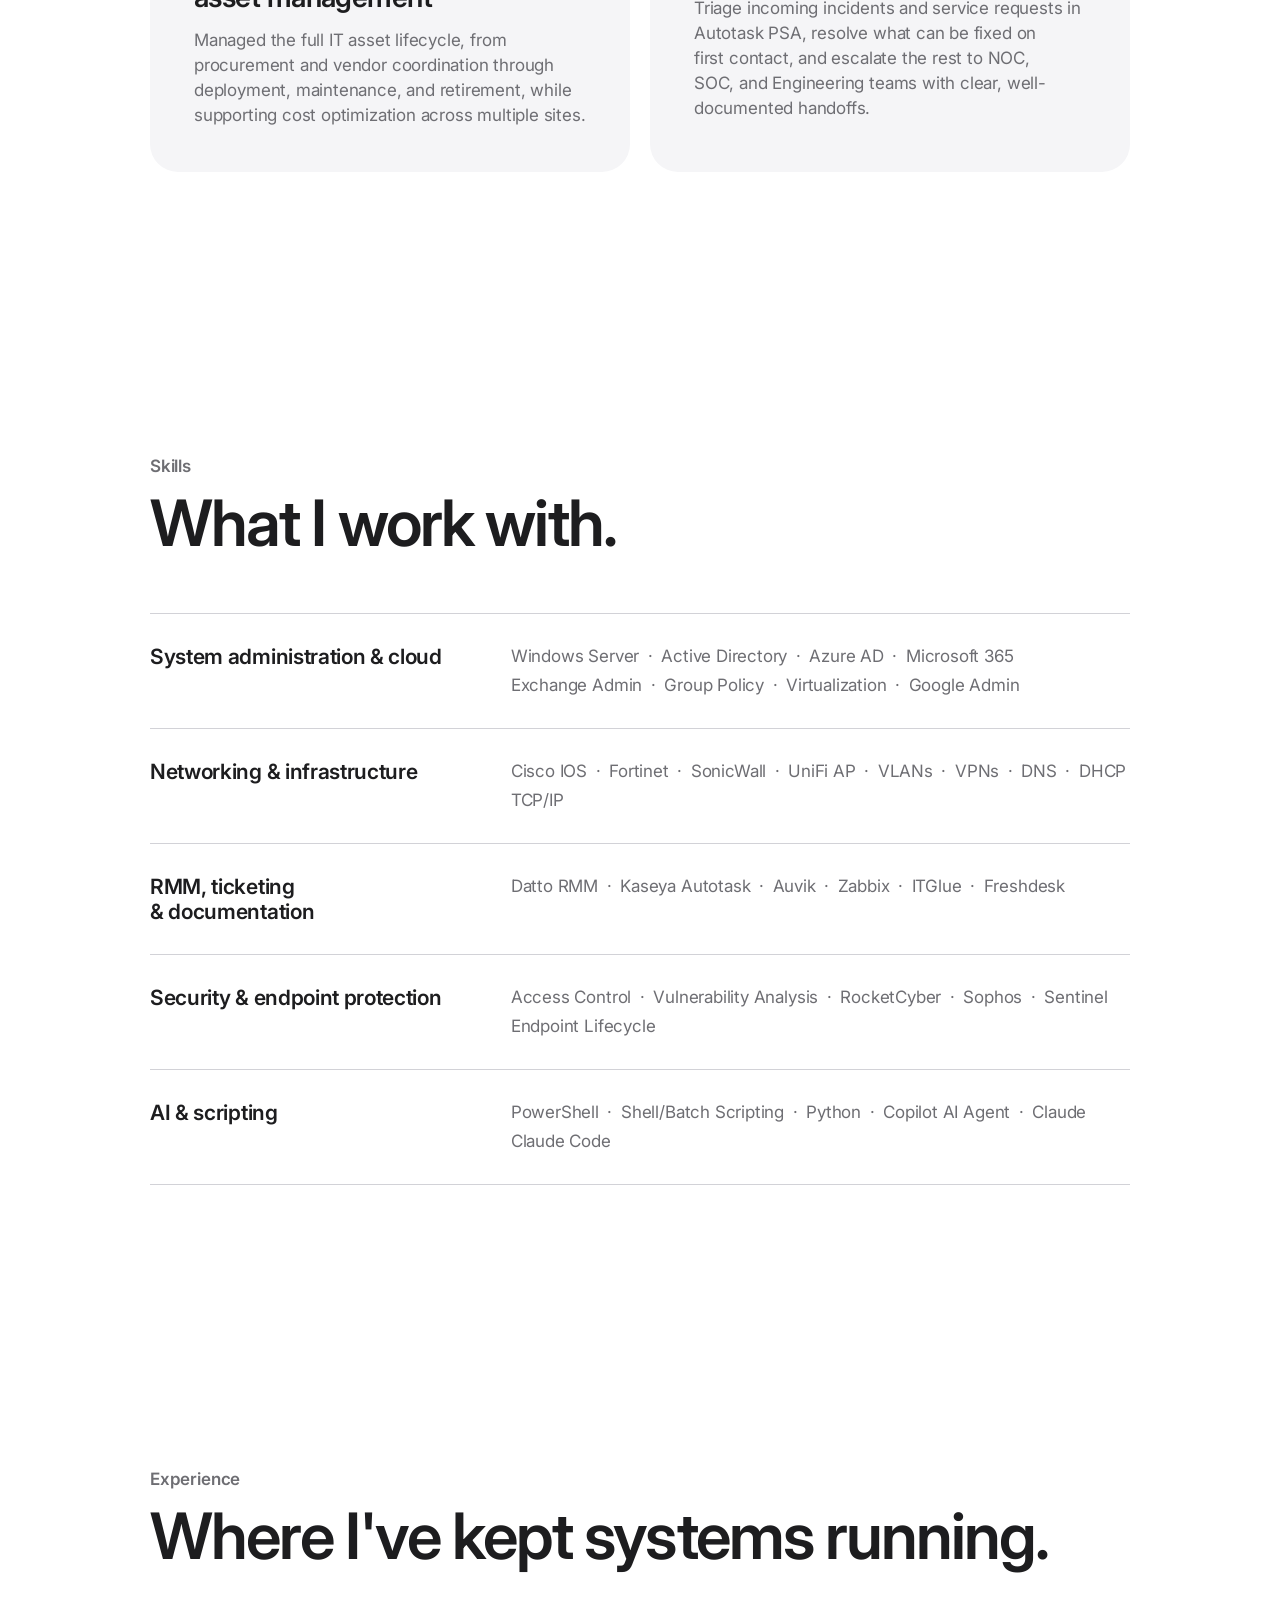
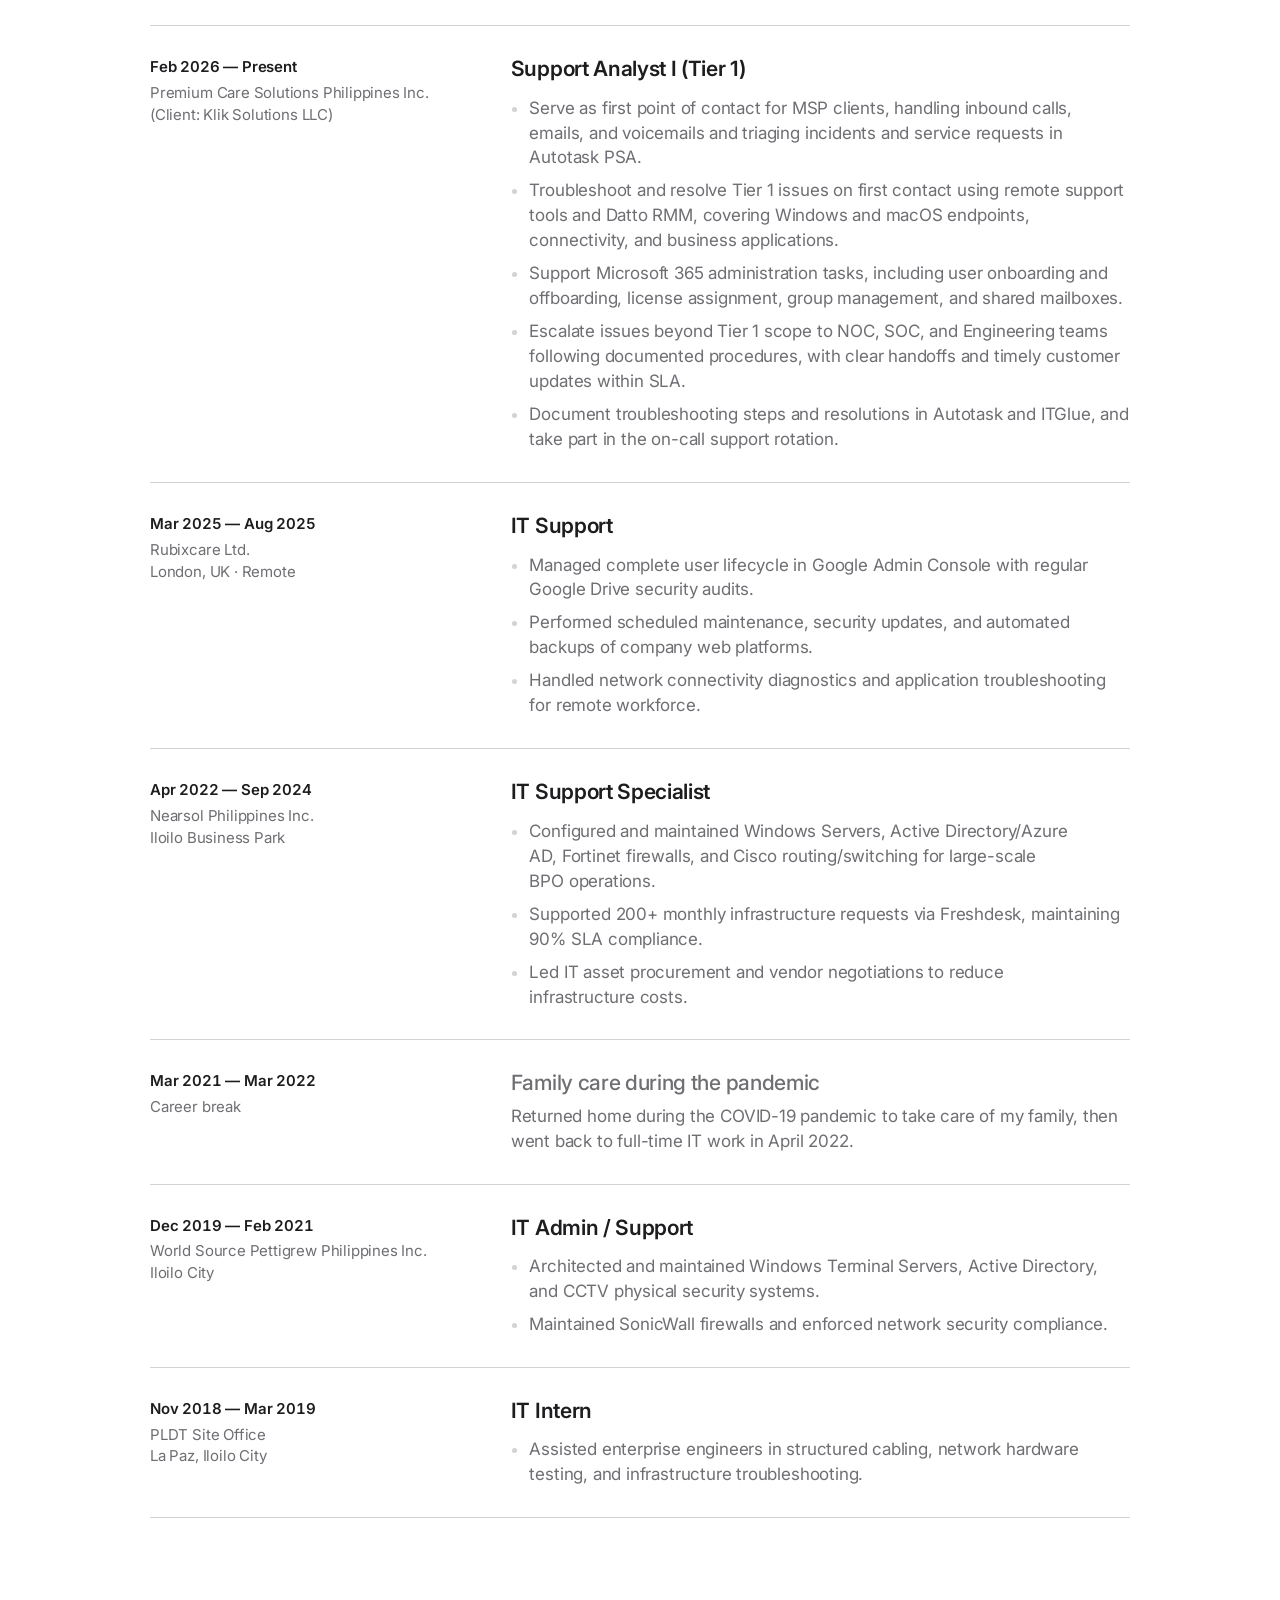
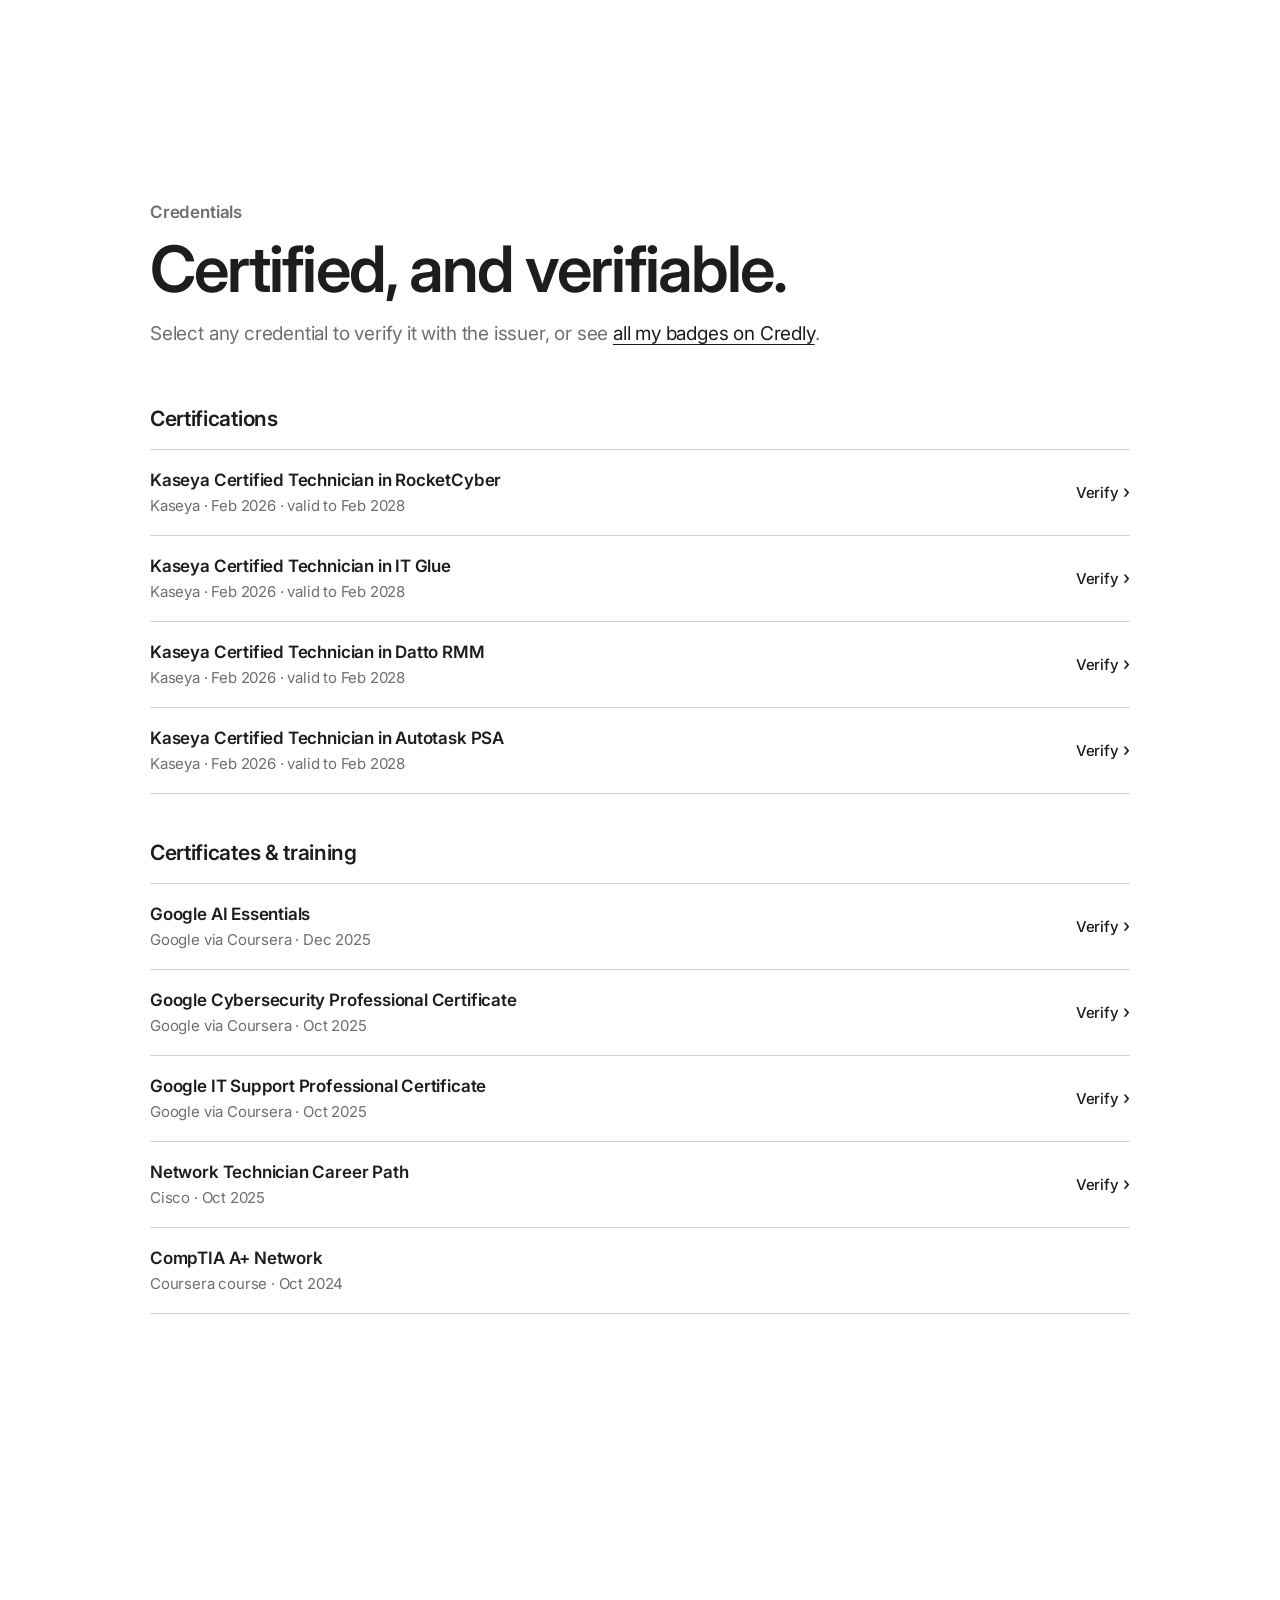
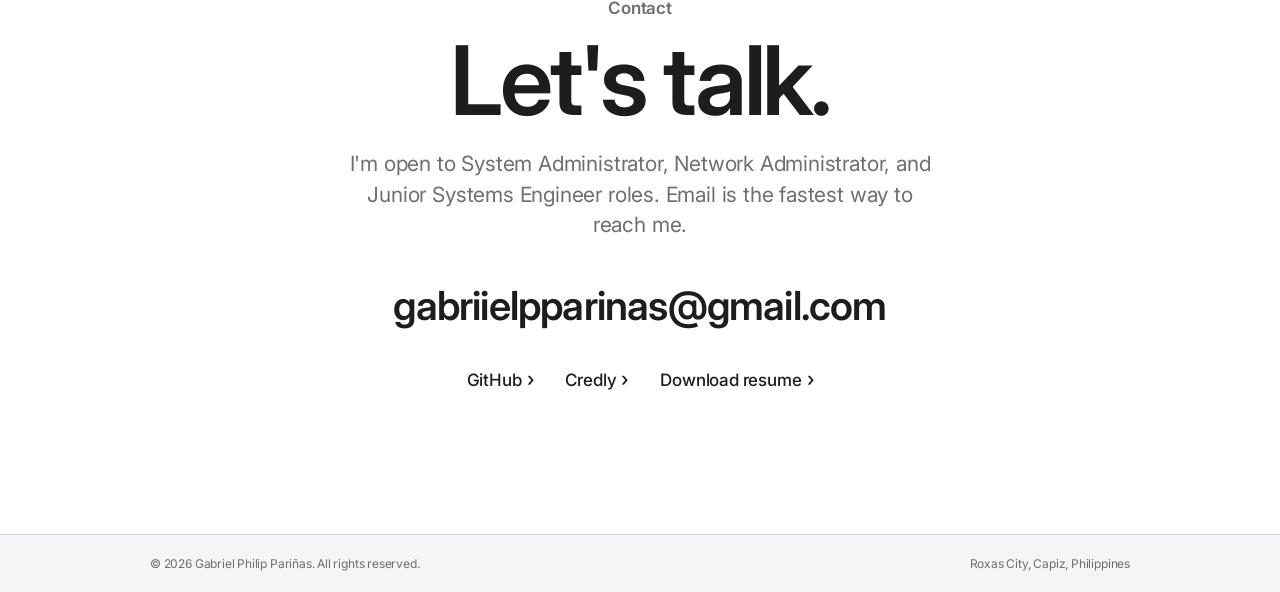
==== commit d89649d8: "Redesign as a minimal, Apple-inspired single-column site Layout - Replace the sidebar and bento dash" ====
--- a/index.html
+++ b/index.html
@@ -3,22 +3,12 @@
 <head>
   <meta charset="UTF-8" />
   <meta name="viewport" content="width=device-width, initial-scale=1.0, viewport-fit=cover" />
+  <!-- Light by default; dark only when the browser/device is set to dark. -->
   <meta name="color-scheme" content="light dark" />
-  <meta name="theme-color" content="#f2f2f2" media="(prefers-color-scheme: light)" />
+  <meta name="theme-color" content="#ffffff" media="(prefers-color-scheme: light)" />
   <meta name="theme-color" content="#000000" media="(prefers-color-scheme: dark)" />
-
-  <!-- Apply the saved theme before the page paints (prevents a light flash in dark mode).
-       No saved choice = follow the device setting automatically. -->
-  <script>
-    (function () {
-      var root = document.documentElement;
-      root.classList.add('js');
-      try {
-        var t = localStorage.getItem('theme');
-        if (t === 'light' || t === 'dark') root.setAttribute('data-theme', t);
-      } catch (e) {}
-    })();
-  </script>
+  <script>document.documentElement.classList.add('js');</script>
+
   <title>Gabriel Philip Pariñas — IT Support &amp; Infrastructure</title>
   <meta name="description" content="IT support professional with 5+ years across MSP, BPO, and remote roles: Microsoft 365, Active Directory, Fortinet and Cisco networking, and Kaseya tools. Based in Roxas City, Philippines." />
   <meta property="og:title" content="Gabriel Philip Pariñas — IT Portfolio" />
@@ -32,395 +22,218 @@
   <link rel="canonical" href="https://gpparinas.github.io/mywebsite/" />
   <link rel="icon" href="favicon.svg" type="image/svg+xml" />
 
-  <!-- Fonts -->
+  <!-- Inter is the fallback where the system font (San Francisco) isn't available -->
   <link rel="preconnect" href="https://fonts.googleapis.com">
   <link rel="preconnect" href="https://fonts.gstatic.com" crossorigin>
-  <link href="https://fonts.googleapis.com/css2?family=Instrument+Serif:ital@0;1&family=Inter:wght@400;500;600;700&family=Plus+Jakarta+Sans:wght@600;700;800&display=swap" rel="stylesheet">
-
-  <!-- Icons (Font Awesome) -->
-  <link rel="preconnect" href="https://cdnjs.cloudflare.com">
-  <link rel="stylesheet" href="https://cdnjs.cloudflare.com/ajax/libs/font-awesome/6.4.0/css/all.min.css" />
-
-  <!-- Styles -->
+  <link href="https://fonts.googleapis.com/css2?family=Inter:wght@400;500;600;700&display=swap" rel="stylesheet">
+
   <link rel="stylesheet" href="style.css" />
 </head>
 <body>
 
-  <!-- Skip link -->
-  <a href="#main-content" class="sr-only">Skip to main content</a>
-
-  <!-- ===== MOBILE TOP BAR ===== -->
-  <div class="topbar">
-    <a href="#home" class="topbar-brand" aria-label="Gabriel Pariñas — home">
-      <img src="photo.webp" alt="" width="36" height="36">
-      <span>Gabriel Pariñas</span>
-    </a>
-    <button id="mobileMenuButton" class="mobile-btn" aria-label="Toggle navigation menu" aria-expanded="false" aria-controls="mobileNav">
-      <i id="mobileMenuIcon" class="fas fa-bars" aria-hidden="true"></i>
-    </button>
-  </div>
-  <div class="sidebar-backdrop" id="sidebarBackdrop" hidden></div>
-
-  <div class="app">
-
-    <!-- ===== SIDEBAR ===== -->
-    <aside class="sidebar" id="mobileNav" aria-label="Profile and navigation">
-      <div class="profile">
-        <div class="avatar">
-          <img src="photo.webp" alt="Gabriel Philip Pariñas — professional headshot" width="96" height="96"
-               onerror="this.style.display='none'">
-        </div>
-        <h2 class="profile-name">Gabriel Pariñas</h2>
-        <p class="profile-handle">@gpparinas</p>
-        <p class="profile-status"><span class="status-dot" aria-hidden="true"></span> Open to opportunities</p>
-        <div class="socials">
-          <a href="https://github.com/gpparinas" target="_blank" rel="noopener noreferrer" aria-label="GitHub"><i class="fab fa-github" aria-hidden="true"></i></a>
-          <a href="mailto:gabriielpparinas@gmail.com" aria-label="Email"><i class="fas fa-envelope" aria-hidden="true"></i></a>
-          <button id="darkModeToggle" class="theme-toggle" type="button" aria-label="Theme: System. Click to switch to Light." title="Theme: System">
-            <i id="systemIcon" class="fas fa-circle-half-stroke" aria-hidden="true"></i>
-            <i id="sunIcon"    class="fas fa-sun hidden"         aria-hidden="true"></i>
-            <i id="moonIcon"   class="fas fa-moon hidden"        aria-hidden="true"></i>
-          </button>
-        </div>
-      </div>
-
-      <nav class="side-nav" aria-label="Main navigation">
-        <a href="#home"           class="nav-link active"><i class="fas fa-house" aria-hidden="true"></i> Home</a>
-        <a href="#about"          class="nav-link"><i class="far fa-user" aria-hidden="true"></i> About</a>
-        <a href="#case-studies"   class="nav-link"><i class="far fa-folder" aria-hidden="true"></i> Highlights</a>
-        <a href="#competencies"   class="nav-link"><i class="fas fa-layer-group" aria-hidden="true"></i> Skills</a>
-        <a href="#experience"     class="nav-link"><i class="far fa-star" aria-hidden="true"></i> Experience</a>
-        <a href="#certifications" class="nav-link"><i class="fas fa-award" aria-hidden="true"></i> Credentials</a>
-        <a href="#contact"        class="nav-link"><i class="far fa-circle-user" aria-hidden="true"></i> Contact</a>
+  <a href="#main-content" class="skip-link">Skip to main content</a>
+
+  <!-- ===== NAV ===== -->
+  <header class="nav" id="nav">
+    <div class="nav-inner">
+      <a class="nav-brand" href="#top">Gabriel Pariñas</a>
+
+      <nav class="nav-links" id="navLinks" aria-label="Main navigation">
+        <a href="#about">About</a>
+        <a href="#highlights">Highlights</a>
+        <a href="#skills">Skills</a>
+        <a href="#experience">Experience</a>
+        <a href="#credentials">Credentials</a>
+        <a href="#contact">Contact</a>
       </nav>
 
-      <a href="resume.pdf" class="btn-resume" download="Gabriel-Parinas-Resume.pdf" aria-label="Download resume PDF">
-        <i class="fas fa-download" aria-hidden="true"></i> Download Resume
-      </a>
-
-      <div class="sidebar-foot">
-        <span class="logo-mark" aria-hidden="true"><i class="fas fa-server"></i></span>
-        <span>IT Infrastructure &amp; Support<br>Roxas City, Philippines</span>
-      </div>
-    </aside>
-
-    <!-- ===== MAIN ===== -->
-    <main id="main-content">
-
-      <!-- HOME / DASHBOARD -->
-      <section id="home">
-        <div class="home-head">
-          <div>
-            <h1 class="headline">Keep it running. Keep it secure.</h1>
-            <p class="subhead">
-              Five years of networks, servers, and endpoints that stay online. Tickets get closed,
-              patches go out on schedule, and when something breaks, it gets fixed fast — so users
-              can stop thinking about IT.
-            </p>
-          </div>
-          <div class="hero-actions">
-            <a class="btn-dark" href="#contact">Get in touch <i class="fas fa-arrow-right" aria-hidden="true"></i></a>
-            <a class="btn-ghost" href="resume.pdf" download="Gabriel-Parinas-Resume.pdf"><i class="fas fa-download" aria-hidden="true"></i> Resume</a>
-          </div>
-        </div>
-
-        <!-- Tools strip -->
-        <div class="tools-strip">
-          <div class="strip-label">
-            <span>Daily drivers</span>
-            <strong>Tools I work with</strong>
-          </div>
-          <div class="marquee">
-            <div class="marquee-track">
-              <ul class="marquee-list" role="list">
-                <li><i class="fab fa-windows" aria-hidden="true"></i> Windows Server</li>
-                <li><i class="fab fa-microsoft" aria-hidden="true"></i> Microsoft 365</li>
-                <li><i class="fas fa-users-gear" aria-hidden="true"></i> Azure AD</li>
-                <li><i class="fas fa-desktop" aria-hidden="true"></i> Datto RMM</li>
-                <li><i class="fas fa-ticket" aria-hidden="true"></i> Autotask PSA</li>
-                <li><i class="fas fa-fire-flame-curved" aria-hidden="true"></i> Fortinet</li>
-                <li><i class="fas fa-network-wired" aria-hidden="true"></i> Cisco IOS</li>
-                <li><i class="fas fa-book" aria-hidden="true"></i> ITGlue</li>
-                <li><i class="fas fa-terminal" aria-hidden="true"></i> Claude Code</li>
-              </ul>
-              <ul class="marquee-list" role="list" aria-hidden="true">
-                <li><i class="fab fa-windows"></i> Windows Server</li>
-                <li><i class="fab fa-microsoft"></i> Microsoft 365</li>
-                <li><i class="fas fa-users-gear"></i> Azure AD</li>
-                <li><i class="fas fa-desktop"></i> Datto RMM</li>
-                <li><i class="fas fa-ticket"></i> Autotask PSA</li>
-                <li><i class="fas fa-fire-flame-curved"></i> Fortinet</li>
-                <li><i class="fas fa-network-wired"></i> Cisco IOS</li>
-                <li><i class="fas fa-book"></i> ITGlue</li>
-                <li><i class="fas fa-terminal"></i> Claude Code</li>
-              </ul>
-            </div>
-          </div>
-        </div>
-
-        <!-- Bento grid -->
-        <div class="bento-frame">
-          <div class="bento">
-
-            <a class="bento-card span-2" href="#case-studies">
-              <div class="bento-head">
-                <span class="bento-icon"><i class="far fa-folder" aria-hidden="true"></i></span>
-                <h3>Highlights</h3>
-              </div>
-              <p class="bento-desc">Infrastructure and support work I'm proud of, across my roles.</p>
-              <div class="preview-window" aria-hidden="true">
-                <div class="window-bar"><span></span><span></span><span></span><em>career.log</em></div>
-                <div class="window-body">
-                  <p class="window-quote">Five years of keeping<br>systems <em>online.</em></p>
-                  <ul class="window-stats">
-                    <li><b>200+</b> requests / mo at Nearsol</li>
-                    <li><b>90%</b> SLA compliance there</li>
-                    <li><b>5+</b> years in IT</li>
-                  </ul>
-                </div>
-              </div>
-            </a>
-
-            <a class="bento-card" href="#about">
-              <div class="bento-head">
-                <span class="bento-icon"><i class="far fa-user" aria-hidden="true"></i></span>
-                <h3>About</h3>
-              </div>
-              <p class="bento-desc">Who I am and how I work.</p>
-              <div class="photo-stack" aria-hidden="true">
-                <span class="stack-back"></span>
-                <span class="stack-mid"></span>
-                <img src="photo.webp" alt="" loading="lazy" onerror="this.style.visibility='hidden'">
-              </div>
-            </a>
-
-            <a class="bento-card" href="#contact">
-              <div class="bento-head">
-                <span class="bento-icon"><i class="fas fa-paper-plane" aria-hidden="true"></i></span>
-                <h3>Contact</h3>
-              </div>
-              <p class="bento-desc">Open to System Administrator, Network Administrator, and Junior Systems Engineer roles.</p>
-              <div class="pill-cloud" aria-hidden="true">
-                <span>Email</span>
-                <span>GitHub</span>
-                <span>Resume PDF</span>
-              </div>
-            </a>
-
-            <a class="bento-card" href="#certifications">
-              <div class="bento-head">
-                <span class="bento-icon"><i class="fas fa-award" aria-hidden="true"></i></span>
-                <h3>Credentials</h3>
-              </div>
-              <p class="bento-desc">4 Kaseya technician certifications, plus Google and Cisco certificates. All verifiable.</p>
-              <div class="badge" aria-hidden="true">
-                <span class="badge-medal"><b>4</b></span>
-                <span class="badge-pill"><i class="fas fa-circle-check"></i> Kaseya certified</span>
-              </div>
-            </a>
-
-            <a class="bento-card" href="#competencies">
-              <div class="bento-head">
-                <span class="bento-icon"><i class="fas fa-layer-group" aria-hidden="true"></i></span>
-                <h3>Skills</h3>
-              </div>
-              <p class="bento-desc">What I work with, grouped by area.</p>
-              <ol class="mini-list" role="list">
-                <li><i class="fas fa-server" aria-hidden="true"></i> SysAdmin &amp; Cloud <span>01</span></li>
-                <li><i class="fas fa-network-wired" aria-hidden="true"></i> Networking <span>02</span></li>
-                <li><i class="fas fa-desktop" aria-hidden="true"></i> RMM &amp; Monitoring <span>03</span></li>
-                <li><i class="fas fa-shield-halved" aria-hidden="true"></i> Endpoint Security <span>04</span></li>
-                <li><i class="fas fa-robot" aria-hidden="true"></i> AI &amp; Scripting <span>05</span></li>
-              </ol>
-            </a>
-
-            <a class="bento-card span-2" href="#experience">
-              <div class="bento-split">
-                <div>
-                  <div class="bento-head">
-                    <span class="bento-icon"><i class="far fa-star" aria-hidden="true"></i></span>
-                    <h3>Experience</h3>
-                  </div>
-                  <p class="bento-desc">Where I've kept systems running — MSP, BPO, and remote roles.</p>
-                </div>
-                <ul class="exp-stack" role="list">
-                  <li>
-                    <strong><i class="fas fa-circle" aria-hidden="true"></i> Klik Solutions (via Premium Care)</strong>
-                    <span>Support Analyst I (Tier 1) · 2026 — Present</span>
-                    <em>M365 · Autotask · Datto RMM</em>
-                  </li>
-                  <li>
-                    <strong><i class="fas fa-circle" aria-hidden="true"></i> Rubixcare Ltd. · UK Remote</strong>
-                    <span>IT Support · 2025</span>
-                    <em>Google Admin · Backups · Remote support</em>
-                  </li>
-                  <li>
-                    <strong><i class="fas fa-circle" aria-hidden="true"></i> Nearsol Philippines</strong>
-                    <span>IT Support Specialist · 2022 — 2024</span>
-                    <em>Fortinet · Cisco · Active Directory</em>
-                  </li>
-                </ul>
-              </div>
-            </a>
-
-          </div>
-        </div>
-      </section>
-
-      <!-- ABOUT -->
-      <section id="about" class="fade-in-section">
-        <span class="section-label"><i class="far fa-user fa-xs" aria-hidden="true"></i> About</span>
-        <h2 class="section-title">About Me</h2>
+      <a class="nav-cta" href="resume.pdf" download="Gabriel-Parinas-Resume.pdf">Resume</a>
+
+      <button class="nav-toggle" id="navToggle" type="button" aria-label="Open menu" aria-expanded="false" aria-controls="navLinks">
+        <span></span><span></span>
+      </button>
+    </div>
+  </header>
+
+  <main id="main-content">
+
+    <!-- ===== HERO ===== -->
+    <section class="hero" id="top">
+      <div class="hero-inner">
+        <img class="hero-avatar" src="photo.webp" alt="Gabriel Philip Pariñas" width="112" height="112">
+        <p class="hero-eyebrow">Gabriel Philip Pariñas</p>
+        <h1 class="hero-title">
+          <span class="line"><span>Keep it running.</span></span>
+          <span class="line"><span>Keep it secure.</span></span>
+        </h1>
+        <p class="hero-sub">
+          Five years of networks, servers, and endpoints that stay online. Tickets get closed,
+          patches go out on schedule, and when something breaks, it gets fixed fast.
+        </p>
+        <div class="hero-actions">
+          <a class="btn" href="#contact">Get in touch</a>
+          <a class="link-arrow" href="resume.pdf" download="Gabriel-Parinas-Resume.pdf">Download resume</a>
+        </div>
+        <p class="hero-note">Open to opportunities · Roxas City, Philippines</p>
+      </div>
+    </section>
+
+    <!-- ===== NUMBERS ===== -->
+    <section class="stats" aria-label="At a glance">
+      <div class="container">
+        <dl class="stats-grid">
+          <div data-reveal><dt>5 yrs</dt><dd>in IT support and infrastructure</dd></div>
+          <div data-reveal><dt>200+</dt><dd>requests a month handled at Nearsol</dd></div>
+          <div data-reveal><dt>90%</dt><dd>SLA compliance maintained there</dd></div>
+          <div data-reveal><dt>4</dt><dd>Kaseya technician certifications</dd></div>
+        </dl>
+      </div>
+    </section>
+
+    <!-- ===== ABOUT ===== -->
+    <section class="section" id="about">
+      <div class="container">
+        <p class="eyebrow" data-reveal>About</p>
+        <p class="statement" id="statement">
+          I care about the parts of IT that users never see: clear documentation, patches that go out on time,
+          and escalations that reach the next team with everything they need.
+        </p>
+
         <div class="about-grid">
-          <div class="about-text">
-            <p>
+          <figure class="about-photo" data-reveal>
+            <img src="photo-800.webp" alt="Gabriel Philip Pariñas — professional headshot" width="800" height="1067" loading="lazy">
+          </figure>
+          <div class="about-body">
+            <p data-reveal>
               I'm Gabriel, an IT support professional based in Roxas City, Capiz. For five years I've kept
               systems running across BPO, MSP, and remote roles, from Fortinet and Cisco infrastructure for a large BPO
               in Iloilo to first-line support for a US-based managed services provider today.
             </p>
+            <p data-reveal>
+              Outside of tickets, I keep studying: in 2025 I completed Google's IT Support and Cybersecurity
+              certificates and Cisco's Network Technician path. I'm working toward a System Administrator,
+              Network Administrator, or Junior Systems Engineer role.
+            </p>
+            <dl class="facts" data-reveal>
+              <div><dt>Currently</dt><dd>Support Analyst I (Tier 1), supporting a US-based MSP</dd></div>
+              <div><dt>Based in</dt><dd>Roxas City, Capiz, Philippines</dd></div>
+              <div><dt>Education</dt><dd>BS Information Technology, University of San Agustin · 2014 — 2018</dd></div>
+              <div><dt>Looking for</dt><dd>System Administrator · Network Administrator · Junior Systems Engineer</dd></div>
+            </dl>
+          </div>
+        </div>
+      </div>
+    </section>
+
+    <!-- ===== WORK HIGHLIGHTS ===== -->
+    <section class="section" id="highlights">
+      <div class="container">
+        <p class="eyebrow" data-reveal>Highlights</p>
+        <h2 class="section-title" data-reveal>Work I'm proud of.</h2>
+
+        <div class="tiles">
+          <article class="tile" data-reveal>
+            <p class="tile-kicker">Klik Solutions · MSP</p>
+            <h3>Microsoft 365 user and license support</h3>
             <p>
-              I care about the parts of IT that users never see: clear documentation, patches that go out on time, and
-              escalations that reach the next team with everything they need. Outside of tickets, I keep studying: in 2025
-              I completed Google's IT Support and Cybersecurity certificates and Cisco's Network Technician path.
-            </p>
-            <p>
-              I'm working toward a System Administrator, Network Administrator, or Junior Systems Engineer role.
-            </p>
-          </div>
-          <dl class="about-facts">
-            <div><dt>Currently</dt><dd>Support Analyst I (Tier 1), supporting a US-based MSP</dd></div>
-            <div><dt>Based in</dt><dd>Roxas City, Capiz, Philippines</dd></div>
-            <div><dt>Education</dt><dd>BS Information Technology, University of San Agustin</dd></div>
-            <div><dt>Looking for</dt><dd>System Administrator · Network Administrator · Junior Systems Engineer</dd></div>
-          </dl>
-        </div>
-      </section>
-
-      <!-- WORK HIGHLIGHTS -->
-      <section id="case-studies" class="fade-in-section">
-        <span class="section-label"><i class="fas fa-briefcase fa-xs" aria-hidden="true"></i> Highlights</span>
-        <h2 class="section-title">Work Highlights</h2>
-        <p class="section-desc">Highlights from my work across MSP, BPO, and remote roles.</p>
-
-        <div class="skills-grid">
-
-          <article class="skill-card">
-            <div class="skill-icon"><i class="fas fa-cloud" aria-hidden="true"></i></div>
-            <h3>Microsoft 365 User &amp; License Support</h3>
-            <p class="card-text">
               Handle Microsoft 365 requests across multiple client tenants as Tier 1 support for Klik Solutions' MSP clients,
               including user onboarding and offboarding, license assignment, group management, and shared mailboxes.
             </p>
           </article>
 
-          <article class="skill-card">
-            <div class="skill-icon"><i class="fas fa-fire-alt" aria-hidden="true"></i></div>
-            <h3>Fortinet &amp; Cisco Infrastructure Management</h3>
-            <p class="card-text">
-              Administered and maintained Fortinet firewall and Cisco routing/switching infrastructure at Nearsol Philippines,
-              providing technical support to 200+ users and consistently recognized for quick response times, clear communication,
-              and a reassuring approach during technical disruptions.
-            </p>
-          </article>
-
-          <article class="skill-card">
-            <div class="skill-icon"><i class="fas fa-tasks" aria-hidden="true"></i></div>
-            <h3>Endpoint Lifecycle &amp; Asset Management</h3>
-            <p class="card-text">
-              Managed the full IT asset lifecycle at Nearsol Philippines — from procurement and vendor coordination through deployment,
-              maintenance, and retirement — while supporting cost optimization across multiple sites.
-            </p>
-          </article>
-
-          <article class="skill-card">
-            <div class="skill-icon"><i class="fas fa-eye" aria-hidden="true"></i></div>
-            <h3>Ticket Triage &amp; Escalation</h3>
-            <p class="card-text">
+          <article class="tile" data-reveal>
+            <p class="tile-kicker">Nearsol Philippines · BPO</p>
+            <h3>Fortinet and Cisco infrastructure</h3>
+            <p>
+              Administered and maintained Fortinet firewall and Cisco routing/switching infrastructure,
+              providing technical support to 200+ users and consistently recognized for quick response times,
+              clear communication, and a reassuring approach during technical disruptions.
+            </p>
+          </article>
+
+          <article class="tile" data-reveal>
+            <p class="tile-kicker">Nearsol Philippines · BPO</p>
+            <h3>Endpoint lifecycle and asset management</h3>
+            <p>
+              Managed the full IT asset lifecycle, from procurement and vendor coordination through deployment,
+              maintenance, and retirement, while supporting cost optimization across multiple sites.
+            </p>
+          </article>
+
+          <article class="tile" data-reveal>
+            <p class="tile-kicker">Klik Solutions · MSP</p>
+            <h3>Ticket triage and escalation</h3>
+            <p>
               Triage incoming incidents and service requests in Autotask PSA, resolve what can be fixed on first contact,
               and escalate the rest to NOC, SOC, and Engineering teams with clear, well-documented handoffs.
             </p>
           </article>
-
-        </div>
-      </section>
-
-      <!-- SKILLS & TOOLS -->
-      <section id="competencies" class="fade-in-section">
-        <span class="section-label"><i class="fas fa-microchip fa-xs" aria-hidden="true"></i> Skills</span>
-        <h2 class="section-title">Skills &amp; Tools</h2>
-        <p class="section-desc">Everything I work with, grouped by area.</p>
-        <div class="skills-grid">
-
-          <article class="skill-card">
-            <div class="skill-icon"><i class="fas fa-server" aria-hidden="true"></i></div>
-            <h3>System Administration &amp; Cloud</h3>
-            <div class="tag-group">
-              <span class="tag">Windows Server</span><span class="tag">Active Directory</span>
-              <span class="tag">Azure AD</span><span class="tag">Microsoft 365</span>
-              <span class="tag">Exchange Admin</span><span class="tag">Group Policy</span>
-              <span class="tag">Virtualization</span><span class="tag">Google Admin</span>
-            </div>
-          </article>
-
-          <article class="skill-card">
-            <div class="skill-icon"><i class="fas fa-network-wired" aria-hidden="true"></i></div>
-            <h3>Networking &amp; Infrastructure</h3>
-            <div class="tag-group">
-              <span class="tag">Cisco IOS</span><span class="tag">Fortinet</span>
-              <span class="tag">SonicWall</span><span class="tag">UniFi AP</span>
-              <span class="tag">VLANs</span><span class="tag">VPNs</span>
-              <span class="tag">DNS</span><span class="tag">DHCP</span><span class="tag">TCP/IP</span>
-            </div>
-          </article>
-
-          <article class="skill-card">
-            <div class="skill-icon"><i class="fas fa-desktop" aria-hidden="true"></i></div>
-            <h3>RMM, Ticketing &amp; Documentation</h3>
-            <div class="tag-group">
-              <span class="tag">Datto RMM</span><span class="tag">Kaseya Autotask</span>
-              <span class="tag">Auvik</span><span class="tag">Zabbix</span>
-              <span class="tag">ITGlue</span><span class="tag">Freshdesk</span>
-            </div>
-          </article>
-
-          <article class="skill-card">
-            <div class="skill-icon"><i class="fas fa-shield-alt" aria-hidden="true"></i></div>
-            <h3>Security &amp; Endpoint Protection</h3>
-            <div class="tag-group">
-              <span class="tag">Access Control</span><span class="tag">Vulnerability Analysis</span>
-              <span class="tag">RocketCyber</span><span class="tag">Sophos</span>
-              <span class="tag">Sentinel</span><span class="tag">Endpoint Lifecycle</span>
-            </div>
-          </article>
-
-          <article class="skill-card">
-            <div class="skill-icon"><i class="fas fa-robot" aria-hidden="true"></i></div>
-            <h3>AI &amp; Scripting</h3>
-            <div class="tag-group">
-              <span class="tag">PowerShell</span><span class="tag">Shell/Batch Scripting</span>
-              <span class="tag">Python</span><span class="tag">Copilot AI Agent</span>
-              <span class="tag">Claude</span><span class="tag">Claude Code</span>
-            </div>
-          </article>
-
-        </div>
-      </section>
-
-      <!-- EXPERIENCE -->
-      <section id="experience" class="fade-in-section">
-        <span class="section-label"><i class="fas fa-history fa-xs" aria-hidden="true"></i> Work History</span>
-        <h2 class="section-title">Professional Experience</h2>
-        <p class="section-desc">5+ years across MSP, enterprise BPO, UK remote, and infrastructure support roles.</p>
-        <div class="timeline">
-
-          <article class="job-card">
-            <div class="job-meta">
-              <div class="job-period">Feb 2026 — Present</div>
-              <div class="job-company">Premium Care Solutions Philippines Inc.<br>(Client: Klik Solutions LLC)</div>
-            </div>
-            <div>
-              <h3 class="job-title">Support Analyst I (Tier 1)</h3>
-              <ul class="job-points">
+        </div>
+      </div>
+    </section>
+
+    <!-- ===== SKILLS ===== -->
+    <section class="section" id="skills">
+      <div class="container">
+        <p class="eyebrow" data-reveal>Skills</p>
+        <h2 class="section-title" data-reveal>What I work with.</h2>
+
+        <div class="rows">
+          <div class="row" data-reveal>
+            <h3>System administration &amp; cloud</h3>
+            <ul class="inline-list" role="list">
+              <li>Windows Server</li><li>Active Directory</li><li>Azure AD</li><li>Microsoft 365</li>
+              <li>Exchange Admin</li><li>Group Policy</li><li>Virtualization</li><li>Google Admin</li>
+            </ul>
+          </div>
+          <div class="row" data-reveal>
+            <h3>Networking &amp; infrastructure</h3>
+            <ul class="inline-list" role="list">
+              <li>Cisco IOS</li><li>Fortinet</li><li>SonicWall</li><li>UniFi AP</li>
+              <li>VLANs</li><li>VPNs</li><li>DNS</li><li>DHCP</li><li>TCP/IP</li>
+            </ul>
+          </div>
+          <div class="row" data-reveal>
+            <h3>RMM, ticketing &amp; documentation</h3>
+            <ul class="inline-list" role="list">
+              <li>Datto RMM</li><li>Kaseya Autotask</li><li>Auvik</li><li>Zabbix</li>
+              <li>ITGlue</li><li>Freshdesk</li>
+            </ul>
+          </div>
+          <div class="row" data-reveal>
+            <h3>Security &amp; endpoint protection</h3>
+            <ul class="inline-list" role="list">
+              <li>Access Control</li><li>Vulnerability Analysis</li><li>RocketCyber</li>
+              <li>Sophos</li><li>Sentinel</li><li>Endpoint Lifecycle</li>
+            </ul>
+          </div>
+          <div class="row" data-reveal>
+            <h3>AI &amp; scripting</h3>
+            <ul class="inline-list" role="list">
+              <li>PowerShell</li><li>Shell/Batch Scripting</li><li>Python</li>
+              <li>Copilot AI Agent</li><li>Claude</li><li>Claude Code</li>
+            </ul>
+          </div>
+        </div>
+      </div>
+    </section>
+
+    <!-- ===== EXPERIENCE ===== -->
+    <section class="section" id="experience">
+      <div class="container">
+        <p class="eyebrow" data-reveal>Experience</p>
+        <h2 class="section-title" data-reveal>Where I've kept systems running.</h2>
+
+        <div class="rows">
+
+          <article class="row" data-reveal>
+            <div class="row-meta">
+              <p class="period">Feb 2026 — Present</p>
+              <p>Premium Care Solutions Philippines Inc.<br>(Client: Klik Solutions LLC)</p>
+            </div>
+            <div>
+              <h3>Support Analyst I (Tier 1)</h3>
+              <ul class="points">
                 <li>Serve as first point of contact for MSP clients, handling inbound calls, emails, and voicemails and triaging incidents and service requests in Autotask PSA.</li>
                 <li>Troubleshoot and resolve Tier 1 issues on first contact using remote support tools and Datto RMM, covering Windows and macOS endpoints, connectivity, and business applications.</li>
                 <li>Support Microsoft 365 administration tasks, including user onboarding and offboarding, license assignment, group management, and shared mailboxes.</li>
@@ -430,14 +243,14 @@
             </div>
           </article>
 
-          <article class="job-card">
-            <div class="job-meta">
-              <div class="job-period">Mar 2025 — Aug 2025</div>
-              <div class="job-company">Rubixcare Ltd.<br>London, UK · Remote</div>
-            </div>
-            <div>
-              <h3 class="job-title">IT Support</h3>
-              <ul class="job-points">
+          <article class="row" data-reveal>
+            <div class="row-meta">
+              <p class="period">Mar 2025 — Aug 2025</p>
+              <p>Rubixcare Ltd.<br>London, UK · Remote</p>
+            </div>
+            <div>
+              <h3>IT Support</h3>
+              <ul class="points">
                 <li>Managed complete user lifecycle in Google Admin Console with regular Google Drive security audits.</li>
                 <li>Performed scheduled maintenance, security updates, and automated backups of company web platforms.</li>
                 <li>Handled network connectivity diagnostics and application troubleshooting for remote workforce.</li>
@@ -445,14 +258,14 @@
             </div>
           </article>
 
-          <article class="job-card">
-            <div class="job-meta">
-              <div class="job-period">Apr 2022 — Sep 2024</div>
-              <div class="job-company">Nearsol Philippines Inc.<br>Iloilo Business Park</div>
-            </div>
-            <div>
-              <h3 class="job-title">IT Support Specialist</h3>
-              <ul class="job-points">
+          <article class="row" data-reveal>
+            <div class="row-meta">
+              <p class="period">Apr 2022 — Sep 2024</p>
+              <p>Nearsol Philippines Inc.<br>Iloilo Business Park</p>
+            </div>
+            <div>
+              <h3>IT Support Specialist</h3>
+              <ul class="points">
                 <li>Configured and maintained Windows Servers, Active Directory/Azure AD, Fortinet firewalls, and Cisco routing/switching for large-scale BPO operations.</li>
                 <li>Supported 200+ monthly infrastructure requests via Freshdesk, maintaining 90% SLA compliance.</li>
                 <li>Led IT asset procurement and vendor negotiations to reduce infrastructure costs.</li>
@@ -460,119 +273,130 @@
             </div>
           </article>
 
-          <article class="job-card job-card--break">
-            <div class="job-meta">
-              <div class="job-period">Mar 2021 — Mar 2022</div>
-              <div class="job-company">Career break</div>
-            </div>
-            <div>
-              <h3 class="job-title">Family care during the pandemic</h3>
-              <p class="job-note">Returned home during the COVID-19 pandemic to take care of my family, then went back to full-time IT work in April 2022.</p>
-            </div>
-          </article>
-
-          <article class="job-card">
-            <div class="job-meta">
-              <div class="job-period">Dec 2019 — Feb 2021</div>
-              <div class="job-company">World Source Pettigrew Philippines Inc.<br>Iloilo City</div>
-            </div>
-            <div>
-              <h3 class="job-title">IT Admin / Support</h3>
-              <ul class="job-points">
+          <article class="row row--quiet" data-reveal>
+            <div class="row-meta">
+              <p class="period">Mar 2021 — Mar 2022</p>
+              <p>Career break</p>
+            </div>
+            <div>
+              <h3>Family care during the pandemic</h3>
+              <p class="row-note">Returned home during the COVID-19 pandemic to take care of my family, then went back to full-time IT work in April 2022.</p>
+            </div>
+          </article>
+
+          <article class="row" data-reveal>
+            <div class="row-meta">
+              <p class="period">Dec 2019 — Feb 2021</p>
+              <p>World Source Pettigrew Philippines Inc.<br>Iloilo City</p>
+            </div>
+            <div>
+              <h3>IT Admin / Support</h3>
+              <ul class="points">
                 <li>Architected and maintained Windows Terminal Servers, Active Directory, and CCTV physical security systems.</li>
                 <li>Maintained SonicWall firewalls and enforced network security compliance.</li>
               </ul>
             </div>
           </article>
 
-          <article class="job-card">
-            <div class="job-meta">
-              <div class="job-period">Nov 2018 — Mar 2019</div>
-              <div class="job-company">PLDT Site Office<br>La Paz, Iloilo City</div>
-            </div>
-            <div>
-              <h3 class="job-title">IT Intern</h3>
-              <ul class="job-points">
+          <article class="row" data-reveal>
+            <div class="row-meta">
+              <p class="period">Nov 2018 — Mar 2019</p>
+              <p>PLDT Site Office<br>La Paz, Iloilo City</p>
+            </div>
+            <div>
+              <h3>IT Intern</h3>
+              <ul class="points">
                 <li>Assisted enterprise engineers in structured cabling, network hardware testing, and infrastructure troubleshooting.</li>
               </ul>
             </div>
           </article>
 
         </div>
-      </section>
-
-      <!-- CERTIFICATIONS -->
-      <section id="certifications" class="fade-in-section">
-        <span class="section-label"><i class="fas fa-certificate fa-xs" aria-hidden="true"></i> Credentials</span>
-        <h2 class="section-title">Certifications &amp; Training</h2>
-        <p class="section-desc">
-          Kaseya technician certifications plus professional certificates in cybersecurity, AI, networking, and IT support.
-          Select any linked credential to verify it with the issuer, or see
+      </div>
+    </section>
+
+    <!-- ===== CREDENTIALS ===== -->
+    <section class="section" id="credentials">
+      <div class="container">
+        <p class="eyebrow" data-reveal>Credentials</p>
+        <h2 class="section-title" data-reveal>Certified, and verifiable.</h2>
+        <p class="section-lede" data-reveal>
+          Select any credential to verify it with the issuer, or see
           <a class="text-link" href="https://www.credly.com/users/gpparinas" target="_blank" rel="noopener noreferrer">all my badges on Credly</a>.
         </p>
-        <div class="cert-grid">
-          <a class="cert-card" href="https://app.diplomasafe.com/en-US/certificates/d7c1ae816c19d510cd18836e0442e32caf31108b8" target="_blank" rel="noopener noreferrer"><div class="cert-dot"></div><div><div class="cert-name">Kaseya Certified Technician in RocketCyber</div><div class="cert-issuer">Kaseya · Feb 2026 · valid to Feb 2028</div><div class="cert-verify">Verify certificate <i class="fas fa-arrow-up-right-from-square" aria-hidden="true"></i></div></div></a>
-          <a class="cert-card" href="https://app.diplomasafe.com/en-US/certificates/d79d9af119d949af4ffd5b22a1cf56f7e54c7429c" target="_blank" rel="noopener noreferrer"><div class="cert-dot"></div><div><div class="cert-name">Kaseya Certified Technician in IT Glue</div><div class="cert-issuer">Kaseya · Feb 2026 · valid to Feb 2028</div><div class="cert-verify">Verify certificate <i class="fas fa-arrow-up-right-from-square" aria-hidden="true"></i></div></div></a>
-          <a class="cert-card" href="https://app.diplomasafe.com/en-US/certificates/d093d3bbf2e25175eed5eedef5c2a2c124f1bf205" target="_blank" rel="noopener noreferrer"><div class="cert-dot"></div><div><div class="cert-name">Kaseya Certified Technician in Datto RMM</div><div class="cert-issuer">Kaseya · Feb 2026 · valid to Feb 2028</div><div class="cert-verify">Verify certificate <i class="fas fa-arrow-up-right-from-square" aria-hidden="true"></i></div></div></a>
-          <a class="cert-card" href="https://app.diplomasafe.com/en-US/certificates/d05b339048303e9e617b6e0ec5387c5dd901565c7" target="_blank" rel="noopener noreferrer"><div class="cert-dot"></div><div><div class="cert-name">Kaseya Certified Technician in Autotask PSA</div><div class="cert-issuer">Kaseya · Feb 2026 · valid to Feb 2028</div><div class="cert-verify">Verify certificate <i class="fas fa-arrow-up-right-from-square" aria-hidden="true"></i></div></div></a>
-          <a class="cert-card" href="https://www.credly.com/badges/5232d492-48cb-4a36-be68-636badd63b53" target="_blank" rel="noopener noreferrer"><div class="cert-dot"></div><div><div class="cert-name">Google AI Essentials</div><div class="cert-issuer">Google via Coursera · Dec 2025</div><div class="cert-verify">Verify on Credly <i class="fas fa-arrow-up-right-from-square" aria-hidden="true"></i></div></div></a>
-          <a class="cert-card" href="https://www.credly.com/badges/c87fa725-dc87-40db-a001-bb7aaf8d7a9a" target="_blank" rel="noopener noreferrer"><div class="cert-dot"></div><div><div class="cert-name">Google Cybersecurity Professional Certificate</div><div class="cert-issuer">Google via Coursera · Oct 2025</div><div class="cert-verify">Verify on Credly <i class="fas fa-arrow-up-right-from-square" aria-hidden="true"></i></div></div></a>
-          <a class="cert-card" href="https://www.credly.com/badges/95ebce15-c2f6-400b-b5e6-38e9d2bca5fd" target="_blank" rel="noopener noreferrer"><div class="cert-dot"></div><div><div class="cert-name">Google IT Support Professional Certificate</div><div class="cert-issuer">Google via Coursera · Oct 2025</div><div class="cert-verify">Verify on Credly <i class="fas fa-arrow-up-right-from-square" aria-hidden="true"></i></div></div></a>
-          <a class="cert-card" href="https://www.credly.com/badges/42430fe3-65b2-4432-b512-94fb41e7809b" target="_blank" rel="noopener noreferrer"><div class="cert-dot"></div><div><div class="cert-name">Network Technician Career Path</div><div class="cert-issuer">Cisco · Oct 2025</div><div class="cert-verify">Verify on Credly <i class="fas fa-arrow-up-right-from-square" aria-hidden="true"></i></div></div></a>
-          <div class="cert-card"><div class="cert-dot"></div><div><div class="cert-name">CompTIA A+ Network</div><div class="cert-issuer">Coursera course · Oct 2024</div></div></div>
-        </div>
-      </section>
-
-      <!-- CONTACT -->
-      <section id="contact" class="fade-in-section">
-        <span class="section-label"><i class="fas fa-paper-plane fa-xs" aria-hidden="true"></i> Contact</span>
-        <h2 class="section-title">Get In Touch</h2>
-        <p class="section-desc">
+
+        <h3 class="list-title" data-reveal>Certifications</h3>
+        <ul class="cred-list" role="list">
+          <li data-reveal><a class="cred" href="https://app.diplomasafe.com/en-US/certificates/d7c1ae816c19d510cd18836e0442e32caf31108b8" target="_blank" rel="noopener noreferrer">
+            <span class="cred-name">Kaseya Certified Technician in RocketCyber</span>
+            <span class="cred-meta">Kaseya · Feb 2026 · valid to Feb 2028</span>
+            <span class="cred-go">Verify</span></a></li>
+          <li data-reveal><a class="cred" href="https://app.diplomasafe.com/en-US/certificates/d79d9af119d949af4ffd5b22a1cf56f7e54c7429c" target="_blank" rel="noopener noreferrer">
+            <span class="cred-name">Kaseya Certified Technician in IT Glue</span>
+            <span class="cred-meta">Kaseya · Feb 2026 · valid to Feb 2028</span>
+            <span class="cred-go">Verify</span></a></li>
+          <li data-reveal><a class="cred" href="https://app.diplomasafe.com/en-US/certificates/d093d3bbf2e25175eed5eedef5c2a2c124f1bf205" target="_blank" rel="noopener noreferrer">
+            <span class="cred-name">Kaseya Certified Technician in Datto RMM</span>
+            <span class="cred-meta">Kaseya · Feb 2026 · valid to Feb 2028</span>
+            <span class="cred-go">Verify</span></a></li>
+          <li data-reveal><a class="cred" href="https://app.diplomasafe.com/en-US/certificates/d05b339048303e9e617b6e0ec5387c5dd901565c7" target="_blank" rel="noopener noreferrer">
+            <span class="cred-name">Kaseya Certified Technician in Autotask PSA</span>
+            <span class="cred-meta">Kaseya · Feb 2026 · valid to Feb 2028</span>
+            <span class="cred-go">Verify</span></a></li>
+        </ul>
+
+        <h3 class="list-title" data-reveal>Certificates &amp; training</h3>
+        <ul class="cred-list" role="list">
+          <li data-reveal><a class="cred" href="https://www.credly.com/badges/5232d492-48cb-4a36-be68-636badd63b53" target="_blank" rel="noopener noreferrer">
+            <span class="cred-name">Google AI Essentials</span>
+            <span class="cred-meta">Google via Coursera · Dec 2025</span>
+            <span class="cred-go">Verify</span></a></li>
+          <li data-reveal><a class="cred" href="https://www.credly.com/badges/c87fa725-dc87-40db-a001-bb7aaf8d7a9a" target="_blank" rel="noopener noreferrer">
+            <span class="cred-name">Google Cybersecurity Professional Certificate</span>
+            <span class="cred-meta">Google via Coursera · Oct 2025</span>
+            <span class="cred-go">Verify</span></a></li>
+          <li data-reveal><a class="cred" href="https://www.credly.com/badges/95ebce15-c2f6-400b-b5e6-38e9d2bca5fd" target="_blank" rel="noopener noreferrer">
+            <span class="cred-name">Google IT Support Professional Certificate</span>
+            <span class="cred-meta">Google via Coursera · Oct 2025</span>
+            <span class="cred-go">Verify</span></a></li>
+          <li data-reveal><a class="cred" href="https://www.credly.com/badges/42430fe3-65b2-4432-b512-94fb41e7809b" target="_blank" rel="noopener noreferrer">
+            <span class="cred-name">Network Technician Career Path</span>
+            <span class="cred-meta">Cisco · Oct 2025</span>
+            <span class="cred-go">Verify</span></a></li>
+          <li data-reveal><div class="cred">
+            <span class="cred-name">CompTIA A+ Network</span>
+            <span class="cred-meta">Coursera course · Oct 2024</span></div></li>
+        </ul>
+      </div>
+    </section>
+
+    <!-- ===== CONTACT ===== -->
+    <section class="section contact" id="contact">
+      <div class="container">
+        <p class="eyebrow" data-reveal>Contact</p>
+        <h2 class="contact-title" data-reveal>Let's talk.</h2>
+        <p class="contact-lede" data-reveal>
           I'm open to System Administrator, Network Administrator, and Junior Systems Engineer roles.
           Email is the fastest way to reach me.
         </p>
-        <div class="contact-grid">
-          <div class="contact-card">
-            <h3>Direct Contact</h3>
-            <a class="contact-item" href="mailto:gabriielpparinas@gmail.com">
-              <strong><i class="fas fa-envelope" aria-hidden="true"></i> Email</strong>
-              <span>gabriielpparinas@gmail.com</span>
-            </a>
-            <a class="contact-item" href="https://github.com/gpparinas" target="_blank" rel="noopener noreferrer">
-              <strong><i class="fab fa-github" aria-hidden="true"></i> GitHub</strong>
-              <span>github.com/gpparinas</span>
-            </a>
-            <a class="contact-item" href="resume.pdf" download="Gabriel-Parinas-Resume.pdf">
-              <strong><i class="fas fa-file-pdf" aria-hidden="true"></i> Resume PDF</strong>
-              <span>Download the latest version</span>
-            </a>
-          </div>
-          <div class="contact-card">
-            <h3>Education &amp; Location</h3>
-            <div class="contact-item static">
-              <strong><i class="fas fa-graduation-cap" aria-hidden="true"></i> BS Information Technology</strong>
-              <span>University of San Agustin, Iloilo · 2014 — 2018</span>
-            </div>
-            <div class="contact-item static">
-              <strong><i class="fas fa-map-marker-alt" aria-hidden="true"></i> Location</strong>
-              <span>Roxas City, Capiz, Philippines</span>
-            </div>
-            <div class="contact-item static">
-              <strong><i class="fas fa-bullseye" aria-hidden="true"></i> Target Roles</strong>
-              <span>System Administrator · Network Administrator · Junior Systems Engineer</span>
-            </div>
-          </div>
-        </div>
-      </section>
-
-      <!-- ===== FOOTER ===== -->
-      <footer>
-        <span>&copy; 2026 Gabriel Philip Pariñas. All rights reserved.</span>
-        <span>Roxas City, Capiz, Philippines</span>
-      </footer>
-
-    </main>
-  </div>
+        <p data-reveal><a class="contact-email" href="mailto:gabriielpparinas@gmail.com">gabriielpparinas@gmail.com</a></p>
+        <div class="contact-links" data-reveal>
+          <a class="link-arrow" href="https://github.com/gpparinas" target="_blank" rel="noopener noreferrer">GitHub</a>
+          <a class="link-arrow" href="https://www.credly.com/users/gpparinas" target="_blank" rel="noopener noreferrer">Credly</a>
+          <a class="link-arrow" href="resume.pdf" download="Gabriel-Parinas-Resume.pdf">Download resume</a>
+        </div>
+      </div>
+    </section>
+
+  </main>
+
+  <!-- ===== FOOTER ===== -->
+  <footer class="footer">
+    <div class="container footer-inner">
+      <span>&copy; 2026 Gabriel Philip Pariñas. All rights reserved.</span>
+      <span>Roxas City, Capiz, Philippines</span>
+    </div>
+  </footer>
 
   <script src="script.js" defer></script>
 </body>
--- a/style.css
+++ b/style.css
@@ -1,731 +1,402 @@
 /* ============================================================
    GABRIEL PARINAS — Portfolio Style
-   Design: sidebar profile + bento dashboard, custom tokens, dark mode
+   Minimal, white by default. Dark only when the browser/device
+   is in dark mode (no manual toggle). Motion inspired by apple.com:
+   soft fade-and-rise reveals, a frosted nav bar, scroll-linked text.
    ============================================================ */
 
-/* ---------- DESIGN TOKENS ----------
-   Theme rules:
-   - No data-theme attribute  = follow the device setting (System)
-   - data-theme="light"       = always light
-   - data-theme="dark"        = always dark (AMOLED true black)
-   ------------------------------------ */
+/* ---------- DESIGN TOKENS ---------- */
 :root {
   color-scheme: light;
-  --on-primary:    #ffffff;  /* text/icons placed on --primary */
-  --status:        #333333;
-  --bg:            #f2f2f2;
-  --surface:       #ffffff;
-  --surface-2:     #f7f7f7;
-  --frame:         #e6e6e6;
-  --frame-border:  #cccccc;
-  --text:          #000000;
-  --muted:         #666666;
-  --faint:         #999999;
-  --border:        rgba(0,0,0,.10);
-  --primary:       #000000;
-  --primary-hover: #333333;
-  --accent-bg:     #e6e6e6;
-  --accent-text:   #333333;
-  --ink:           #000000;
-  --ink-text:      #ffffff;
-  --window:        #000000;
-  --shadow-sm:     0 1px 2px rgba(20,22,27,.05), 0 1px 3px rgba(20,22,27,.05);
-  --shadow-md:     0 8px 24px rgba(20,22,27,.08);
-  --shadow-lg:     0 20px 50px rgba(20,22,27,.12);
-  --radius:        18px;
-  --radius-sm:     10px;
-  --radius-pill:   999px;
-  --transition:    180ms cubic-bezier(.16,1,.3,1);
-  --sidebar-w:     240px;
-  --max-w:         1180px;
-
-  /* type scale */
-  --text-xs:   clamp(.8rem,   .78rem + .1vw,  .86rem);
-  --text-sm:   clamp(.85rem,  .8rem  + .2vw,  .95rem);
-  --text-base: clamp(.95rem,  .92rem + .2vw,  1.05rem);
-  --text-lg:   clamp(1.1rem,  1rem   + .5vw,  1.4rem);
-  --text-xl:   clamp(1.4rem,  1.2rem + 1vw,   2rem);
-  --text-2xl:  clamp(1.8rem,  1.3rem + 2vw,   2.8rem);
-  --text-hero: clamp(2.1rem,  1.2rem + 3.4vw, 3.9rem);
-
-  /* spacing */
-  --s1:.25rem;--s2:.5rem;--s3:.75rem;--s4:1rem;--s5:1.25rem;
-  --s6:1.5rem;--s8:2rem;--s10:2.5rem;--s12:3rem;--s16:4rem;
-
-  --font-display: 'Plus Jakarta Sans', 'Inter', system-ui, sans-serif;
-  --font-serif:   'Instrument Serif', Georgia, serif;
-}
-
-/* Monochrome palette: #000000 · #333333 · #666666 · #999999 · #CCCCCC
-   Dark = AMOLED: true black page, near-black cards, thin borders for separation.
-   Kept identical in both blocks below so System-dark and a manual Dark choice match. */
+  --bg:        #ffffff;
+  --tile:      #f5f5f7;
+  --text:      #1d1d1f;
+  --muted:     #6e6e73;
+  --dim:       #c7c7cc;   /* un-lit words in the scroll statement */
+  --line:      #d2d2d7;
+  --nav-bg:    rgba(255,255,255,.72);
+  --btn-bg:    #1d1d1f;
+  --btn-text:  #ffffff;
+
+  --nav-h:     48px;
+  --max-w:     980px;
+  --gutter:    22px;
+  --radius:    28px;
+
+  /* Apple-style easing: quick start, long gentle settle */
+  --ease:      cubic-bezier(.28, .11, .32, 1);
+  --ease-out:  cubic-bezier(.16, 1, .3, 1);
+
+  --font: -apple-system, BlinkMacSystemFont, "SF Pro Display", "SF Pro Text",
+          "Inter", "Helvetica Neue", Helvetica, Arial, sans-serif;
+}
+
 @media (prefers-color-scheme: dark) {
-  :root:not([data-theme="light"]) {
+  :root {
     color-scheme: dark;
-    --on-primary:    #000000;
-    --status:        #cccccc;
-    --bg:            #000000;
-    --surface:       #0d0d0d;
-    --surface-2:     #1a1a1a;
-    --frame:         #050505;
-    --frame-border:  #333333;
-    --text:          #f2f2f2;
-    --muted:         #999999;
-    --faint:         #666666;
-    --border:        rgba(255,255,255,.12);
-    --primary:       #cccccc;
-    --primary-hover: #ffffff;
-    --accent-bg:     #333333;
-    --accent-text:   #cccccc;
-    --ink:           #f2f2f2;
-    --ink-text:      #000000;
-    --window:        #0d0d0d;
-    --shadow-sm:     none;
-    --shadow-md:     0 0 0 1px rgba(255,255,255,.06);
-    --shadow-lg:     0 0 0 1px rgba(255,255,255,.08), 0 20px 50px rgba(0,0,0,.8);
+    --bg:        #000000;
+    --tile:      #161617;
+    --text:      #f5f5f7;
+    --muted:     #86868b;
+    --dim:       #424245;
+    --line:      #424245;
+    --nav-bg:    rgba(0,0,0,.72);
+    --btn-bg:    #f5f5f7;
+    --btn-text:  #000000;
   }
 }
-:root[data-theme="dark"] {
-  color-scheme: dark;
-    --on-primary:    #000000;
-    --status:        #cccccc;
-  --bg:            #000000;
-  --surface:       #0d0d0d;
-  --surface-2:     #1a1a1a;
-  --frame:         #050505;
-  --frame-border:  #333333;
-  --text:          #f2f2f2;
-  --muted:         #999999;
-  --faint:         #666666;
-  --border:        rgba(255,255,255,.12);
-  --primary:       #cccccc;
-  --primary-hover: #ffffff;
-  --accent-bg:     #333333;
-  --accent-text:   #cccccc;
-  --ink:           #f2f2f2;
-  --ink-text:      #000000;
-  --window:        #0d0d0d;
-  --shadow-sm:     none;
-  --shadow-md:     0 0 0 1px rgba(255,255,255,.06);
-  --shadow-lg:     0 0 0 1px rgba(255,255,255,.08), 0 20px 50px rgba(0,0,0,.8);
-}
-
-/* ---------- BASE RESET ---------- */
+
+/* ---------- BASE ---------- */
 *, *::before, *::after { box-sizing: border-box; margin: 0; padding: 0; }
 html {
   scroll-behavior: smooth;
+  scroll-padding-top: calc(var(--nav-h) + 24px);
+  -webkit-text-size-adjust: 100%;
   -webkit-font-smoothing: antialiased;
   -moz-osx-font-smoothing: grayscale;
-  text-rendering: optimizeLegibility;
 }
 body {
-  min-height: 100vh;      /* fallback for older browsers */
-  min-height: 100dvh;
-  overflow-x: hidden;
-  font-family: 'Inter', system-ui, sans-serif;
-  font-size: var(--text-base);
+  font-family: var(--font);
+  font-size: 17px;
+  line-height: 1.47;
+  letter-spacing: -.011em;
   background: var(--bg);
   color: var(--text);
-  line-height: 1.6;
-  transition: background var(--transition), color var(--transition);
-}
-img, svg { display: block; max-width: 100%; }
+  overflow-x: hidden;
+}
+img { display: block; max-width: 100%; height: auto; }
 a { color: inherit; text-decoration: none; }
-button { font: inherit; cursor: pointer; background: none; border: none; color: inherit; }
-h1,h2,h3,h4 { text-wrap: balance; line-height: 1.1; }
+button { font: inherit; color: inherit; background: none; border: 0; cursor: pointer; }
+ul[role="list"] { list-style: none; }
+h1, h2, h3 { font-weight: 600; text-wrap: balance; }
 p, li { text-wrap: pretty; }
-.hidden { display: none !important; }
-
-:focus-visible {
-  outline: 2px solid var(--primary);
-  outline-offset: 3px;
-  border-radius: var(--radius-sm);
-}
-::selection { background: color-mix(in srgb, var(--primary) 25%, transparent); }
-
+
+:focus-visible { outline: 2px solid var(--text); outline-offset: 3px; border-radius: 6px; }
+::selection { background: var(--text); color: var(--bg); }
+
+.container {
+  width: 100%; max-width: calc(var(--max-w) + 2 * var(--gutter));
+  margin-inline: auto;
+  padding-left:  max(var(--gutter), env(safe-area-inset-left, 0px));
+  padding-right: max(var(--gutter), env(safe-area-inset-right, 0px));
+}
+
+.skip-link {
+  position: fixed; top: 8px; left: 8px; z-index: 200;
+  padding: 10px 16px; border-radius: 10px;
+  background: var(--btn-bg); color: var(--btn-text); font-weight: 600;
+  transform: translateY(-200%);
+}
+.skip-link:focus { transform: none; }
+
+/* ---------- NAV (frosted bar) ---------- */
+.nav {
+  position: sticky; top: 0; z-index: 100;
+  height: var(--nav-h);
+  border-bottom: 1px solid transparent;
+  transition: border-color .3s var(--ease), background-color .3s var(--ease);
+}
+/* The blur lives on a pseudo-element so the mobile menu panel can sit outside the bar. */
+.nav::before {
+  content: ""; position: absolute; inset: 0; z-index: -1;
+  background: var(--nav-bg);
+  -webkit-backdrop-filter: saturate(180%) blur(20px);
+          backdrop-filter: saturate(180%) blur(20px);
+}
+.nav.is-scrolled { border-bottom-color: var(--line); }
+.nav-inner {
+  height: 100%; max-width: calc(var(--max-w) + 2 * var(--gutter)); margin-inline: auto;
+  padding-left:  max(var(--gutter), env(safe-area-inset-left, 0px));
+  padding-right: max(var(--gutter), env(safe-area-inset-right, 0px));
+  display: flex; align-items: center; gap: 28px;
+}
+.nav-brand { font-size: 15px; font-weight: 600; letter-spacing: -.01em; margin-right: auto; }
+.nav-links { display: flex; align-items: center; gap: 26px; }
+.nav-links a {
+  font-size: 13px; color: var(--muted);
+  transition: color .25s var(--ease);
+}
+.nav-links a:hover, .nav-links a.is-active { color: var(--text); }
+.nav-cta {
+  font-size: 13px; font-weight: 500; padding: 5px 13px; border-radius: 980px;
+  background: var(--btn-bg); color: var(--btn-text);
+  transition: opacity .25s var(--ease), transform .25s var(--ease);
+}
+.nav-cta:hover { opacity: .82; }
+.nav-cta:active { transform: scale(.96); }
+
+.nav-toggle {
+  display: none; position: relative; width: 44px; height: 44px; margin-right: -12px;
+}
+.nav-toggle span {
+  position: absolute; left: 13px; right: 13px; height: 1.5px; border-radius: 2px;
+  background: var(--text);
+  transition: transform .35s var(--ease-out), top .35s var(--ease-out);
+}
+.nav-toggle span:nth-child(1) { top: 18px; }
+.nav-toggle span:nth-child(2) { top: 25px; }
+.menu-open .nav-toggle span:nth-child(1) { top: 21.5px; transform: rotate(45deg); }
+.menu-open .nav-toggle span:nth-child(2) { top: 21.5px; transform: rotate(-45deg); }
+
+/* ---------- BUTTONS & LINKS ---------- */
+.btn {
+  display: inline-flex; align-items: center; justify-content: center;
+  padding: 12px 24px; border-radius: 980px;
+  background: var(--btn-bg); color: var(--btn-text);
+  font-size: 17px; font-weight: 500;
+  transition: opacity .25s var(--ease), transform .25s var(--ease);
+}
+.btn:hover { opacity: .82; }
+.btn:active { transform: scale(.97); }
+
+.link-arrow { display: inline-flex; align-items: baseline; gap: .3em; font-weight: 500; }
+.link-arrow::after {
+  content: "›"; font-size: 1.15em; line-height: 1;
+  transition: transform .3s var(--ease-out);
+}
+.link-arrow:hover { text-decoration: underline; text-underline-offset: 4px; }
+.link-arrow:hover::after { transform: translateX(4px); }
+
+.text-link { color: var(--text); text-decoration: underline; text-underline-offset: 4px; }
+.text-link:hover { opacity: .7; }
+
+/* ---------- HERO ---------- */
+.hero {
+  min-height: calc(100vh - var(--nav-h));
+  min-height: calc(100svh - var(--nav-h));
+  display: grid; place-items: center; text-align: center;
+  padding: 56px var(--gutter) 72px;
+}
+.hero-inner { max-width: 900px; will-change: transform, opacity; }
+.hero-avatar {
+  width: 112px; height: 112px; border-radius: 50%; margin: 0 auto 24px;
+  object-fit: cover; object-position: center top; background: var(--tile);
+}
+.hero-eyebrow { font-size: clamp(17px, 2.2vw, 21px); font-weight: 600; color: var(--muted); }
+.hero-title {
+  margin-top: 10px;
+  font-size: clamp(44px, 9.2vw, 96px); line-height: 1.04; letter-spacing: -.035em;
+}
+/* Each line slides up from behind its own mask */
+.hero-title .line { display: block; overflow: hidden; padding-bottom: .08em; }
+.hero-title .line > span { display: block; }
+.hero-sub {
+  max-width: 34em; margin: 22px auto 0;
+  font-size: clamp(19px, 2.3vw, 24px); line-height: 1.38; color: var(--muted);
+}
+.hero-actions { margin-top: 32px; display: flex; flex-wrap: wrap; gap: 14px 28px; justify-content: center; align-items: center; }
+.hero-note { margin-top: 28px; font-size: 14px; color: var(--muted); }
+
+/* Entrance on page load */
+@keyframes rise     { from { opacity: 0; transform: translateY(26px); } to { opacity: 1; transform: none; } }
+@keyframes line-up  { from { transform: translateY(105%); }            to { transform: none; } }
+@keyframes pop      { from { opacity: 0; transform: scale(.86); }      to { opacity: 1; transform: none; } }
+.hero-avatar            { animation: pop     1s  var(--ease-out) both; }
+.hero-eyebrow           { animation: rise    1s  var(--ease-out) .12s both; }
+.hero-title .line > span { animation: line-up 1.1s var(--ease-out) .2s both; }
+.hero-title .line:nth-child(2) > span { animation-delay: .32s; }
+.hero-sub               { animation: rise    1s  var(--ease-out) .5s both; }
+.hero-actions           { animation: rise    1s  var(--ease-out) .62s both; }
+.hero-note              { animation: rise    1s  var(--ease-out) .74s both; }
+
+/* ---------- STATS ---------- */
+.stats { padding-bottom: clamp(48px, 8vw, 96px); }
+.stats-grid {
+  display: grid; grid-template-columns: repeat(4, minmax(0, 1fr));
+  border-top: 1px solid var(--line);
+}
+.stats-grid > div { padding: 28px 20px 0 0; }
+.stats-grid dt { font-size: clamp(34px, 5vw, 56px); font-weight: 600; letter-spacing: -.03em; line-height: 1.05; }
+.stats-grid dd { margin-top: 8px; font-size: 15px; color: var(--muted); max-width: 16em; }
+
+/* ---------- SECTIONS ---------- */
+.section { padding-block: clamp(72px, 11vw, 150px); }
+.eyebrow { font-size: 17px; font-weight: 600; color: var(--muted); margin-bottom: 10px; }
+.section-title {
+  font-size: clamp(34px, 5.6vw, 64px); line-height: 1.06; letter-spacing: -.03em;
+  margin-bottom: clamp(32px, 5vw, 56px);
+}
+.section-lede { margin: calc(clamp(32px, 5vw, 56px) * -1 + 18px) 0 clamp(32px, 5vw, 56px); max-width: 36em; font-size: 19px; color: var(--muted); }
+
+/* ---------- ABOUT ---------- */
+.statement {
+  font-size: clamp(28px, 4.6vw, 52px); font-weight: 600; line-height: 1.14; letter-spacing: -.025em;
+  max-width: 19em;
+}
+/* Words light up as you scroll (script.js adds .w spans and toggles .on) */
+.statement .w { color: var(--dim); transition: color .45s var(--ease); }
+.statement .w.on { color: var(--text); }
+
+.about-grid {
+  margin-top: clamp(48px, 7vw, 88px);
+  display: grid; grid-template-columns: minmax(0, 5fr) minmax(0, 7fr); gap: clamp(28px, 5vw, 64px);
+  align-items: start;
+}
+.about-photo { border-radius: var(--radius); overflow: hidden; background: var(--tile); }
+.about-photo img { width: 100%; aspect-ratio: 4 / 5; object-fit: cover; object-position: center top; }
+.about-body { display: grid; gap: 20px; font-size: 19px; line-height: 1.5; }
+.facts { margin-top: 12px; border-top: 1px solid var(--line); font-size: 17px; }
+.facts > div {
+  display: grid; grid-template-columns: 120px minmax(0, 1fr); gap: 16px;
+  padding: 14px 0; border-bottom: 1px solid var(--line);
+}
+.facts dt { color: var(--muted); }
+
+/* ---------- TILES (highlights) ---------- */
+.tiles { display: grid; grid-template-columns: repeat(2, minmax(0, 1fr)); gap: 20px; }
+.tile {
+  background: var(--tile); border-radius: var(--radius);
+  padding: clamp(28px, 4vw, 44px);
+}
+.tile-kicker { font-size: 14px; font-weight: 600; color: var(--muted); margin-bottom: 10px; }
+.tile h3 { font-size: clamp(22px, 2.6vw, 28px); line-height: 1.14; letter-spacing: -.02em; margin-bottom: 14px; }
+.tile p:last-child { color: var(--muted); }
+
+/* ---------- ROWS (skills, experience) ---------- */
+.rows { border-top: 1px solid var(--line); }
+.row {
+  display: grid; grid-template-columns: minmax(0, 4fr) minmax(0, 8fr); gap: 12px clamp(24px, 4vw, 56px);
+  padding: 30px 0; border-bottom: 1px solid var(--line);
+}
+.row h3 { font-size: 21px; line-height: 1.2; letter-spacing: -.015em; }
+.row-meta { color: var(--muted); font-size: 15px; line-height: 1.45; }
+.row-meta .period { color: var(--text); font-weight: 600; font-size: 15px; margin-bottom: 4px; font-variant-numeric: tabular-nums; }
+.points { margin-top: 14px; padding-left: 1.1em; display: grid; gap: 8px; color: var(--muted); }
+.points li::marker { color: var(--line); }
+.row-note { margin-top: 8px; color: var(--muted); max-width: 38em; }
+.row--quiet h3 { color: var(--muted); font-weight: 500; }
+
+/* Dot-separated list. The separator sits before each item and the left edge is
+   clipped, so a line never starts or ends with a stray dot when it wraps. */
+.inline-list {
+  display: flex; flex-wrap: wrap; row-gap: 4px; color: var(--muted);
+  margin-left: -1.3em; clip-path: inset(0 0 0 1.3em);
+}
+.inline-list li { position: relative; padding-left: 1.3em; }
+.inline-list li::before { content: "·"; position: absolute; left: .5em; color: var(--muted); }
+
+/* ---------- CREDENTIALS ---------- */
+.list-title { font-size: 21px; letter-spacing: -.015em; margin: 44px 0 14px; }
+.section-lede + .list-title { margin-top: 0; }
+.cred-list { border-top: 1px solid var(--line); }
+.cred-list li { border-bottom: 1px solid var(--line); }
+.cred {
+  display: grid; grid-template-columns: minmax(0, 1fr) auto; column-gap: 20px; row-gap: 2px;
+  align-items: center; padding: 18px 0;
+  transition: padding .4s var(--ease-out);
+}
+.cred-name { font-weight: 600; grid-column: 1; }
+.cred-meta { grid-column: 1; font-size: 15px; color: var(--muted); }
+.cred-go {
+  grid-column: 2; grid-row: 1 / span 2;
+  display: inline-flex; align-items: baseline; gap: .3em; font-size: 15px; font-weight: 500;
+}
+.cred-go::after { content: "›"; font-size: 1.2em; line-height: 1; transition: transform .3s var(--ease-out); }
+
+/* ---------- CONTACT ---------- */
+.contact { text-align: center; }
+.contact-title { font-size: clamp(48px, 9vw, 96px); line-height: 1.04; letter-spacing: -.035em; }
+.contact-lede { max-width: 30em; margin: 18px auto 0; font-size: clamp(19px, 2.2vw, 21px); color: var(--muted); }
+.contact-email {
+  display: inline-block; margin-top: 36px;
+  font-size: clamp(20px, 4.4vw, 40px); font-weight: 600; letter-spacing: -.02em;
+  background: linear-gradient(currentColor, currentColor) 0 100% / 0 2px no-repeat;
+  transition: background-size .5s var(--ease-out);
+  overflow-wrap: anywhere;
+}
+.contact-email:hover, .contact-email:focus-visible { background-size: 100% 2px; }
+.contact-links { margin-top: 32px; display: flex; flex-wrap: wrap; gap: 12px 32px; justify-content: center; }
+
+/* ---------- FOOTER ---------- */
+.footer { border-top: 1px solid var(--line); background: var(--tile); }
+.footer-inner {
+  display: flex; flex-wrap: wrap; justify-content: space-between; gap: 6px 24px;
+  padding-top: 20px; padding-bottom: max(20px, env(safe-area-inset-bottom, 0px));
+  font-size: 12px; color: var(--muted);
+}
+
+/* ---------- SCROLL REVEAL ----------
+   Only hidden when JavaScript is running (html.js), so content
+   is never stuck invisible if the script fails. */
+.js [data-reveal] {
+  opacity: 0; transform: translateY(32px);
+  transition: opacity 1s var(--ease), transform 1.1s var(--ease-out);
+  transition-delay: var(--d, 0ms);
+}
+.js [data-reveal].is-in { opacity: 1; transform: none; }
+
+/* ---------- HOVER (real pointers only) ---------- */
+@media (hover: hover) {
+  .tile { transition: transform .5s var(--ease-out); }
+  .tile:hover { transform: scale(1.015); }
+  a.cred:hover { padding-left: 10px; }
+  a.cred:hover .cred-go::after { transform: translateX(4px); }
+}
+
+/* ---------- RESPONSIVE ---------- */
+@media (max-width: 820px) {
+  .nav-inner { gap: 6px; }
+  .nav-toggle { display: block; }
+
+  /* Full-screen menu that fades in under the bar */
+  .nav-links {
+    position: absolute; top: var(--nav-h); left: 0; right: 0;
+    height: calc(100vh - var(--nav-h)); height: calc(100dvh - var(--nav-h));
+    flex-direction: column; align-items: flex-start; gap: 0;
+    padding: 28px max(var(--gutter), env(safe-area-inset-left, 0px)) 40px;
+    background: var(--bg); overflow-y: auto;
+    opacity: 0; visibility: hidden;      /* hidden = out of the Tab order */
+    transition: opacity .35s var(--ease), visibility 0s linear .35s;
+  }
+  .menu-open .nav-links { opacity: 1; visibility: visible; transition: opacity .35s var(--ease), visibility 0s; }
+  .nav-links a {
+    width: 100%; padding: 9px 0;
+    font-size: 28px; font-weight: 600; letter-spacing: -.02em; color: var(--text);
+    opacity: 0; transform: translateY(-10px);
+    transition: opacity .4s var(--ease), transform .5s var(--ease-out);
+  }
+  .menu-open .nav-links a { opacity: 1; transform: none; }
+  .menu-open .nav-links a:nth-child(1) { transition-delay: .04s; }
+  .menu-open .nav-links a:nth-child(2) { transition-delay: .08s; }
+  .menu-open .nav-links a:nth-child(3) { transition-delay: .12s; }
+  .menu-open .nav-links a:nth-child(4) { transition-delay: .16s; }
+  .menu-open .nav-links a:nth-child(5) { transition-delay: .20s; }
+  .menu-open .nav-links a:nth-child(6) { transition-delay: .24s; }
+  .menu-open .nav::before { background: var(--bg); }
+  html.menu-open { overflow: hidden; }
+
+  .stats-grid { grid-template-columns: repeat(2, minmax(0, 1fr)); row-gap: 8px; }
+  .about-grid { grid-template-columns: 1fr; }
+  .about-photo { max-width: 360px; }
+  .tiles { grid-template-columns: 1fr; }
+  .row { grid-template-columns: 1fr; padding: 26px 0; }
+}
+
+@media (max-width: 480px) {
+  .hero { padding-top: 32px; }
+  .hero-avatar { width: 92px; height: 92px; }
+  .facts > div { grid-template-columns: 1fr; gap: 2px; }
+  .cred { grid-template-columns: 1fr; }
+  .cred-go { grid-column: 1; grid-row: auto; margin-top: 6px; }
+}
+
+/* ---------- REDUCED MOTION ---------- */
 @media (prefers-reduced-motion: reduce) {
-  *, *::before, *::after {
-    animation: none !important;
-    transition-duration: .01ms !important;
-    scroll-behavior: auto !important;
-  }
-}
-
-/* ---------- SKIP LINK ---------- */
-.sr-only {
-  position: absolute; width: 1px; height: 1px; padding: 0; margin: -1px;
-  overflow: hidden; clip: rect(0,0,0,0); white-space: nowrap; border-width: 0;
-}
-a.sr-only:focus {
-  position: fixed; top: var(--s4); left: var(--s4); z-index: 9999;
-  width: auto; height: auto; clip: auto; white-space: normal;
-  background: var(--primary); color: var(--on-primary);
-  padding: var(--s3) var(--s5); border-radius: var(--radius-sm);
-  font-weight: 600; box-shadow: var(--shadow-md);
-}
-
-/* ---------- APP LAYOUT ---------- */
-.app {
-  display: grid;
-  grid-template-columns: var(--sidebar-w) minmax(0, 1fr);
-  min-height: 100vh;
-  min-height: 100dvh;
-}
-
-/* ---------- SIDEBAR ---------- */
-.sidebar {
-  position: sticky; top: 0;
-  height: 100vh;          /* fallback */
-  height: 100dvh;
-  display: flex; flex-direction: column; gap: var(--s5);
-  padding: var(--s8) var(--s4) var(--s5);
-  border-right: 1px solid var(--border);
-  background: var(--bg);
-  overflow-y: auto;
-}
-.profile { display: flex; flex-direction: column; align-items: center; text-align: center; }
-.avatar {
-  width: 96px; height: 96px; border-radius: 50%; overflow: hidden;
-  background: var(--accent-bg); box-shadow: var(--shadow-md);
-  border: 3px solid var(--surface); margin-bottom: var(--s3);
-}
-.avatar img { width: 100%; height: 100%; object-fit: cover; object-position: center top; }
-.profile-name {
-  font-family: var(--font-display); font-size: 1.05rem; font-weight: 700;
-}
-.profile-handle { font-size: var(--text-xs); color: var(--muted); }
-.profile-status {
-  display: inline-flex; align-items: center; gap: var(--s2);
-  margin-top: var(--s2); font-size: var(--text-xs); color: var(--muted);
-}
-.status-dot {
-  width: 8px; height: 8px; border-radius: 50%; background: var(--status);
-  box-shadow: 0 0 0 3px color-mix(in srgb, var(--status) 25%, transparent);
-}
-.socials { display: flex; gap: var(--s2); margin-top: var(--s4); }
-.socials a, .theme-toggle {
-  width: 32px; height: 32px; border-radius: 50%;
-  display: grid; place-items: center; font-size: .85rem;
-  background: var(--surface); border: 1px solid var(--border); color: var(--text);
-  transition: background var(--transition), color var(--transition), transform var(--transition);
-}
-.socials a:hover, .theme-toggle:hover { background: var(--primary); color: var(--on-primary); transform: translateY(-1px); }
-
-.side-nav { display: flex; flex-direction: column; gap: 2px; margin-top: var(--s2); }
-.side-nav a {
-  display: flex; align-items: center; gap: var(--s3);
-  padding: .55rem var(--s3); border-radius: var(--radius-sm);
-  font-size: var(--text-sm); font-weight: 500; color: var(--muted);
-  transition: background var(--transition), color var(--transition);
-}
-.side-nav a i { width: 16px; text-align: center; font-size: .85rem; }
-.side-nav a:hover { color: var(--text); background: color-mix(in srgb, var(--surface) 60%, transparent); }
-.side-nav a.active {
-  color: var(--text); font-weight: 600;
-  background: var(--surface); box-shadow: var(--shadow-sm);
-}
-.side-nav a.active i { color: var(--primary); }
-
-.btn-resume {
-  display: inline-flex; align-items: center; justify-content: center; gap: var(--s2);
-  padding: .6rem var(--s4); border-radius: var(--radius-sm);
-  border: 1px dashed var(--faint); color: var(--muted);
-  font-size: var(--text-xs); font-weight: 600;
-  transition: all var(--transition);
-}
-.btn-resume:hover { border-color: var(--primary); color: var(--primary); background: var(--accent-bg); }
-
-.sidebar-foot {
-  margin-top: auto; padding-top: var(--s4); border-top: 1px solid var(--border);
-  display: flex; align-items: center; gap: var(--s3);
-  font-size: .76rem; line-height: 1.4; color: var(--muted);
-}
-.logo-mark {
-  width: 30px; height: 30px; flex-shrink: 0; border-radius: 50%;
-  display: grid; place-items: center; font-size: .75rem;
-  background: var(--ink); color: var(--ink-text);
-}
-
-/* ---------- MOBILE TOP BAR ---------- */
-.topbar { display: none; }
-.sidebar-backdrop { display: none; }
-
-/* ---------- MAIN ---------- */
-main {
-  padding-block: var(--s10) var(--s8);
-  padding-left:  max(clamp(var(--s4), 3vw, var(--s10)), env(safe-area-inset-left, 0px));
-  padding-right: max(clamp(var(--s4), 3vw, var(--s10)), env(safe-area-inset-right, 0px));
-  max-width: calc(var(--max-w) + 2 * var(--s10));
-  width: 100%;
-  min-width: 0;
-  margin-inline: auto;    /* centers content on ultra-wide screens */
-}
-
-/* ---------- HOME HEADER ---------- */
-.home-head {
-  display: flex; align-items: flex-start; justify-content: space-between; gap: var(--s6);
-  margin-bottom: var(--s6);
-}
-.headline {
-  font-family: var(--font-display); font-weight: 800;
-  font-size: var(--text-hero); letter-spacing: -.035em; line-height: 1.02;
-  color: var(--text);
-}
-.subhead {
-  margin-top: var(--s4); max-width: 68ch;
-  font-size: var(--text-sm); color: var(--muted);
-}
-.btn-dark {
-  flex-shrink: 0; display: inline-flex; align-items: center; gap: var(--s2);
-  padding: .65rem 1.15rem; border-radius: var(--radius-pill);
-  background: var(--ink); color: var(--ink-text);
-  font-size: var(--text-sm); font-weight: 600; box-shadow: var(--shadow-md);
-  transition: transform var(--transition), box-shadow var(--transition);
-}
-.btn-dark { padding: .8rem 1.4rem; font-size: var(--text-base); }
-.btn-dark i { color: var(--ink-text); font-size: .8em; }
-.hero-actions { display: flex; flex-wrap: wrap; gap: var(--s3); align-items: center; flex-shrink: 0; }
-.btn-ghost {
-  display: inline-flex; align-items: center; gap: var(--s2);
-  padding: .78rem 1.2rem; border-radius: var(--radius-pill);
-  border: 1.5px solid var(--text); color: var(--text);
-  font-size: var(--text-base); font-weight: 600;
-  transition: background var(--transition), color var(--transition);
-}
-.btn-ghost:hover { background: var(--text); color: var(--bg); }
-.btn-dark:hover { transform: translateY(-2px); box-shadow: var(--shadow-lg); }
-
-/* ---------- TOOLS STRIP ---------- */
-.tools-strip {
-  display: flex; align-items: center; gap: var(--s4);
-  padding: var(--s2) var(--s2) var(--s2) var(--s4);
-  background: var(--frame); border: 1px solid var(--frame-border);
-  border-radius: var(--radius); margin-bottom: var(--s4);
-}
-.strip-label { display: flex; flex-direction: column; line-height: 1.25; flex-shrink: 0; }
-.strip-label span {
-  font-size: .7rem; font-weight: 700; letter-spacing: .12em;
-  text-transform: uppercase; color: var(--muted);
-}
-.strip-label strong { font-family: var(--font-display); font-size: var(--text-sm); }
-.marquee {
-  flex: 1; min-width: 0; overflow: hidden;
-  background: var(--surface); border: 1px solid var(--border); border-radius: var(--radius-sm);
-  -webkit-mask-image: linear-gradient(90deg, transparent, #000 6%, #000 94%, transparent);
-          mask-image: linear-gradient(90deg, transparent, #000 6%, #000 94%, transparent);
-}
-.marquee-track { display: flex; width: max-content; animation: marquee 70s linear infinite; }
-.marquee:hover .marquee-track { animation-play-state: paused; }
-.marquee-list { display: flex; list-style: none; }
-.marquee-list li {
-  display: inline-flex; align-items: center; gap: var(--s2);
-  padding: .7rem 1.4rem; white-space: nowrap;
-  font-size: var(--text-xs); font-weight: 600;
-}
-.marquee-list li i { color: var(--primary); }
-@keyframes marquee { to { transform: translateX(-50%); } }
-@media (prefers-reduced-motion: reduce) {
-  .marquee { overflow-x: auto; -webkit-mask-image: none; mask-image: none; }
-  .marquee-list[aria-hidden="true"] { display: none; }
-}
-
-/* ---------- BENTO GRID ---------- */
-.bento-frame {
-  padding: var(--s3);
-  background: var(--frame); border: 1px solid var(--frame-border);
-  border-radius: calc(var(--radius) + 6px);
-}
-.bento {
-  display: grid;
-  grid-template-columns: repeat(4, minmax(0, 1fr));
-  gap: var(--s3);
-}
-.bento-card {
-  position: relative; display: flex; flex-direction: column;
-  min-height: 240px; padding: var(--s4) var(--s4) var(--s4);
-  background: var(--surface); border: 1px solid var(--border);
-  border-radius: var(--radius); box-shadow: var(--shadow-sm);
-  overflow: hidden;
-  transition: transform var(--transition), box-shadow var(--transition), border-color var(--transition);
-}
-.bento-card:hover {
-  transform: translateY(-3px); box-shadow: var(--shadow-md);
-  border-color: color-mix(in srgb, var(--primary) 35%, transparent);
-}
-.bento-card.span-2 { grid-column: span 2; }
-.bento-head { display: flex; align-items: center; gap: var(--s2); }
-.bento-icon {
-  width: 24px; height: 24px; border-radius: 7px; flex-shrink: 0;
-  display: grid; place-items: center; font-size: .7rem;
-  background: var(--primary); color: var(--on-primary);
-}
-.bento-head h3 {
-  font-family: var(--font-display); font-size: .82rem; font-weight: 800;
-  letter-spacing: .08em; text-transform: uppercase;
-}
-.bento-desc { margin-top: var(--s2); font-size: var(--text-sm); color: var(--muted); max-width: 40ch; }
-
-/* Projects preview window */
-.preview-window {
-  margin-top: auto; align-self: flex-end;
-  width: min(100%, 360px); transform: translateY(var(--s6)) rotate(-1deg);
-  background: var(--window); color: #eaeaea;
-  border-radius: 12px 12px 0 0; box-shadow: var(--shadow-lg);
-  transition: transform var(--transition);
-}
-.bento-card:hover .preview-window { transform: translateY(var(--s3)) rotate(0); }
-.window-bar {
-  display: flex; align-items: center; gap: 5px;
-  padding: 8px 10px; border-bottom: 1px solid rgba(255,255,255,.08);
-}
-.window-bar span { width: 7px; height: 7px; border-radius: 50%; background: #3a3b40; }
-.window-bar span:first-child { background: #999999; }
-.window-bar em { margin-left: auto; font-size: .7rem; font-style: normal; color: #7b7d83; font-family: ui-monospace, monospace; }
-.window-body { display: flex; justify-content: space-between; gap: var(--s4); padding: var(--s4) var(--s4) var(--s8); }
-.window-quote { font-family: var(--font-serif); font-size: 1.5rem; line-height: 1.05; }
-.window-quote em { color: #cccccc; }  /* window is always dark */
-.window-stats { list-style: none; font-size: .74rem; color: #9a9ca3; display: grid; gap: 4px; align-content: start; white-space: nowrap; }
-.window-stats b { color: #fff; }
-
-/* About photo stack */
-.photo-stack { position: relative; margin: auto auto 0; width: 130px; height: 140px; }
-.photo-stack span, .photo-stack img {
-  position: absolute; inset: 10px 10px 0; border-radius: 12px;
-  border: 4px solid var(--surface); box-shadow: var(--shadow-md);
-  transition: transform var(--transition);
-}
-.stack-back { background: var(--frame); transform: rotate(-12deg) translateX(-14px); }
-.stack-mid  { background: var(--accent-bg); transform: rotate(8deg) translateX(12px); }
-.photo-stack img { width: calc(100% - 20px); height: calc(100% - 10px); object-fit: cover; object-position: center top; background: var(--surface-2); }
-.bento-card:hover .stack-back { transform: rotate(-16deg) translateX(-22px); }
-.bento-card:hover .stack-mid  { transform: rotate(12deg) translateX(20px); }
-
-/* Pill cloud */
-.pill-cloud { display: flex; flex-wrap: wrap; gap: 6px; margin-top: auto; }
-.pill-cloud span {
-  display: inline-flex; align-items: center; gap: 6px;
-  padding: 4px 10px; border-radius: var(--radius-pill);
-  background: var(--surface-2); border: 1px solid var(--border);
-  font-size: .78rem; font-weight: 600;
-}
-.pill-cloud span::before { content: ""; width: 6px; height: 6px; border-radius: 50%; background: var(--primary); }
-
-/* Credentials badge */
-.badge { margin: auto; display: flex; flex-direction: column; align-items: center; gap: var(--s2); padding-top: var(--s4); }
-.badge-medal {
-  position: relative; width: 74px; height: 74px; border-radius: 50%;
-  display: grid; place-items: center;
-  background: radial-gradient(circle at 30% 30%, var(--surface), var(--surface-2));
-  border: 3px solid var(--primary); box-shadow: var(--shadow-md);
-}
-.badge-medal b { color: var(--primary); font-family: var(--font-display); font-size: 2rem; font-weight: 800; }
-.badge-pill {
-  display: inline-flex; align-items: center; gap: 5px;
-  padding: 3px 10px; border-radius: var(--radius-pill);
-  background: var(--ink); color: var(--ink-text); font-size: .76rem; font-weight: 600;
-}
-.badge-pill i { color: var(--ink-text); }
-
-/* Skills mini list */
-.mini-list { list-style: none; margin-top: auto; padding-top: var(--s3); }
-.mini-list li {
-  display: flex; align-items: center; gap: var(--s2);
-  padding: 6px 0; font-size: .82rem; font-weight: 600;
-  border-bottom: 1px solid var(--border);
-}
-.mini-list li:last-child { border-bottom: none; }
-.mini-list li i {
-  width: 20px; height: 20px; border-radius: 6px; display: grid; place-items: center;
-  background: var(--accent-bg); color: var(--primary); font-size: .6rem;
-}
-.mini-list li span { margin-left: auto; color: var(--muted); font-size: .74rem; }
-
-/* Experience split */
-.bento-split { display: grid; grid-template-columns: minmax(0, .8fr) minmax(0, 1.2fr); gap: var(--s4); height: 100%; }
-.exp-stack { list-style: none; display: grid; gap: var(--s2); }
-.exp-stack li {
-  display: flex; flex-direction: column; gap: 1px;
-  padding: var(--s2) var(--s3); border-radius: var(--radius-sm);
-  background: var(--surface-2); border: 1px solid var(--border);
-  font-size: .78rem; line-height: 1.4;
-}
-.exp-stack strong { font-size: .82rem; display: flex; align-items: center; gap: 6px; }
-.exp-stack strong i { font-size: .4rem; color: var(--primary); }
-.exp-stack span { color: var(--muted); }
-.exp-stack em { font-style: normal; color: var(--primary); font-weight: 600; }
-
-/* ---------- DETAIL SECTIONS ---------- */
-section { scroll-margin-top: var(--s6); }
-main > section:not(#home) {
-  margin-top: var(--s16); padding-top: var(--s10);
-  border-top: 1px solid var(--border);
-}
-
-.section-label {
-  display: inline-flex; align-items: center; gap: var(--s2);
-  font-size: .74rem; font-weight: 700; letter-spacing: .12em;
-  text-transform: uppercase; color: var(--accent-text);
-  background: var(--accent-bg); padding: var(--s1) var(--s3);
-  border-radius: var(--radius-pill); margin-bottom: var(--s4);
-}
-h2.section-title {
-  font-family: var(--font-display); font-weight: 800; letter-spacing: -.03em;
-  font-size: var(--text-2xl); margin-bottom: var(--s3);
-}
-.section-desc { color: var(--muted); font-size: var(--text-sm); max-width: 64ch; margin-bottom: var(--s6); }
-
-/* Skill / project cards */
-.skills-grid {
-  display: grid;
-  grid-template-columns: repeat(auto-fill, minmax(min(300px,100%), 1fr));
-  gap: var(--s3);
-}
-.skill-card {
-  background: var(--surface); border: 1px solid var(--border);
-  border-radius: var(--radius); padding: var(--s5);
-  box-shadow: var(--shadow-sm);
-  transition: box-shadow var(--transition), transform var(--transition);
-}
-.skill-card:hover { box-shadow: var(--shadow-md); transform: translateY(-2px); }
-.skill-icon {
-  width: 36px; height: 36px; border-radius: var(--radius-sm);
-  background: var(--primary); color: var(--on-primary);
-  display: grid; place-items: center; font-size: .9rem; margin-bottom: var(--s4);
-}
-.skill-card h3 { font-family: var(--font-display); font-size: var(--text-base); font-weight: 700; margin-bottom: var(--s3); }
-.card-text { font-size: var(--text-sm); color: var(--muted); }
-.tag-group { display: flex; flex-wrap: wrap; gap: var(--s2); }
-.tag {
-  padding: 2px var(--s3); border-radius: var(--radius-pill);
-  background: var(--surface-2); border: 1px solid var(--border);
-  font-size: var(--text-xs); color: var(--muted);
-}
-
-/* Tools */
-.tools-grid {
-  display: grid;
-  grid-template-columns: repeat(auto-fill, minmax(min(150px,100%), 1fr));
-  gap: var(--s2);
-}
-.tool-chip {
-  padding: var(--s3) var(--s4); border-radius: var(--radius-sm);
-  background: var(--surface); border: 1px solid var(--border);
-  font-size: var(--text-sm); font-weight: 500; text-align: center;
-  transition: all var(--transition);
-}
-.tool-chip:hover { background: var(--accent-bg); color: var(--accent-text); border-color: var(--primary); }
-
-/* Experience timeline */
-.timeline { display: grid; gap: var(--s3); }
-.job-card {
-  background: var(--surface); border: 1px solid var(--border);
-  border-radius: var(--radius); padding: var(--s6);
-  box-shadow: var(--shadow-sm);
-  display: grid; grid-template-columns: 200px 1fr; gap: var(--s6);
-  transition: box-shadow var(--transition);
-}
-.job-card:hover { box-shadow: var(--shadow-md); }
-.job-period {
-  font-size: var(--text-xs); font-weight: 700; letter-spacing: .05em;
-  text-transform: uppercase; color: var(--primary); margin-bottom: var(--s2);
-}
-.job-company { font-size: var(--text-sm); color: var(--muted); line-height: 1.4; }
-.job-title { font-family: var(--font-display); font-size: var(--text-base); font-weight: 700; }
-.job-points { padding-left: var(--s5); display: grid; gap: var(--s2); margin-top: var(--s3); }
-.job-points li { font-size: var(--text-sm); color: var(--muted); }
-.job-points li::marker { color: var(--primary); }
-.job-card--break { background: transparent; border-style: dashed; box-shadow: none; }
-.job-card--break:hover { box-shadow: none; }
-.job-note { font-size: var(--text-sm); color: var(--muted); margin-top: var(--s2); max-width: 64ch; }
-
-/* Certifications */
-.cert-grid {
-  display: grid;
-  grid-template-columns: repeat(auto-fill, minmax(min(260px,100%), 1fr));
-  gap: var(--s3);
-}
-.cert-card {
-  background: var(--surface); border: 1px solid var(--border);
-  border-radius: var(--radius-sm); padding: var(--s4);
-  box-shadow: var(--shadow-sm); display: flex; align-items: flex-start; gap: var(--s3);
-  transition: box-shadow var(--transition);
-}
-.cert-card:hover { box-shadow: var(--shadow-md); }
-.cert-dot {
-  width: 10px; height: 10px; border-radius: 50%;
-  background: var(--primary); flex-shrink: 0; margin-top: 6px;
-  box-shadow: 0 0 0 3px var(--accent-bg);
-}
-.cert-name { font-size: var(--text-sm); font-weight: 600; line-height: 1.4; }
-.cert-issuer { font-size: var(--text-xs); color: var(--muted); margin-top: var(--s1); }
-.cert-verify {
-  display: inline-flex; align-items: center; gap: 6px; margin-top: var(--s2);
-  font-size: var(--text-xs); font-weight: 600; color: var(--text);
-  text-decoration: underline; text-underline-offset: 3px;
-}
-.cert-verify i { font-size: .7em; }
-a.cert-card { transition: box-shadow var(--transition), border-color var(--transition), transform var(--transition); }
-a.cert-card:hover { border-color: var(--primary); transform: translateY(-2px); }
-.text-link { color: var(--text); font-weight: 600; text-decoration: underline; text-underline-offset: 3px; }
-.text-link:hover { color: var(--primary-hover); }
-
-/* Contact */
-.contact-grid { display: grid; grid-template-columns: 1fr 1fr; gap: var(--s3); }
-.contact-card {
-  background: var(--surface); border: 1px solid var(--border);
-  border-radius: var(--radius); padding: var(--s5); box-shadow: var(--shadow-sm);
-}
-.contact-card h3 { font-family: var(--font-display); font-size: var(--text-base); margin-bottom: var(--s4); }
-.contact-item {
-  display: flex; flex-direction: column; gap: var(--s1);
-  padding: var(--s3) var(--s4); border-radius: var(--radius-sm);
-  background: var(--surface-2); border: 1px solid var(--border);
-  margin-bottom: var(--s2); transition: all var(--transition);
-}
-.contact-item:last-child { margin-bottom: 0; }
-a.contact-item:hover { background: var(--accent-bg); border-color: var(--primary); }
-.contact-item strong { font-size: var(--text-sm); display: flex; align-items: center; gap: var(--s2); }
-.contact-item strong i { color: var(--primary); }
-.contact-item span { font-size: var(--text-xs); color: var(--muted); }
-
-/* Footer */
-footer {
-  margin-top: var(--s16); padding-top: var(--s6);
-  border-top: 1px solid var(--border);
-  color: var(--muted); font-size: var(--text-xs);
-  display: flex; justify-content: space-between; flex-wrap: wrap; gap: var(--s3);
-}
-
-/* ---------- FADE-IN ANIMATION ----------
-   Only hides sections when JavaScript is running (html.js),
-   so content is never stuck invisible if a script fails. */
-.js .fade-in-section {
-  opacity: 0; transform: translateY(20px);
-  transition: opacity .6s ease-out, transform .6s ease-out;
-}
-.js .fade-in-section.is-visible { opacity: 1; transform: none; }
-
-/* ---------- TOUCH DEVICES ----------
-   Hover lift effects only on devices with a real mouse,
-   so cards don't stay "stuck" raised after a tap on phones. */
-@media (hover: none) {
-  .bento-card:hover, .skill-card:hover, .btn-dark:hover,
-  .socials a:hover, .theme-toggle:hover { transform: none; }
-  .bento-card:hover .preview-window { transform: translateY(var(--s6)) rotate(-1deg); }
-  .bento-card:hover .stack-back { transform: rotate(-12deg) translateX(-14px); }
-  .bento-card:hover .stack-mid  { transform: rotate(8deg) translateX(12px); }
+  html { scroll-behavior: auto; }
+  *, *::before, *::after { animation: none !important; transition-duration: .01ms !important; transition-delay: 0s !important; }
+  .js [data-reveal] { opacity: 1; transform: none; }
+  .statement .w { color: var(--text); }
 }
 
 /* ---------- PRINT ---------- */
 @media print {
-  .sidebar, .topbar, .sidebar-backdrop, .hero-actions, .tools-strip, .bento-frame { display: none !important; }
-  .app { display: block; }
-  body { background: white !important; color: black !important; }
-  main { padding: 0; max-width: none; }
-  .js .fade-in-section { opacity: 1 !important; transform: none !important; transition: none !important; }
-  main > section:not(#home) { margin-top: var(--s8); padding-top: var(--s6); }
-  .skill-card, .job-card, .cert-card, .contact-card, .about-facts { box-shadow: none; break-inside: avoid; }
+  .nav, .skip-link, .hero-actions { display: none !important; }
+  body { background: #fff !important; color: #000 !important; }
+  .hero { min-height: 0; padding: 0 0 24px; }
+  .hero-inner { opacity: 1 !important; transform: none !important; }
+  .js [data-reveal] { opacity: 1 !important; transform: none !important; transition: none !important; }
+  .statement .w { color: #000 !important; }
+  .section { padding-block: 28px; }
+  .tile, .row, .cred-list li { break-inside: avoid; }
   h2, h3 { break-after: avoid; }
 }
-
-/* ---------- RESPONSIVE ---------- */
-@media (max-width: 1180px) {
-  .bento { grid-template-columns: repeat(2, minmax(0, 1fr)); }
-}
-
-@media (max-width: 900px) {
-  .app { grid-template-columns: minmax(0, 1fr); }
-
-  .topbar {
-    position: sticky; top: 0; z-index: 40;
-    display: flex; align-items: center; justify-content: space-between;
-    padding-block: max(var(--s3), env(safe-area-inset-top, 0px)) var(--s3);
-    padding-left:  max(var(--s4), env(safe-area-inset-left, 0px));
-    padding-right: max(var(--s4), env(safe-area-inset-right, 0px));
-    background: color-mix(in srgb, var(--bg) 85%, transparent);
-    backdrop-filter: blur(16px); -webkit-backdrop-filter: blur(16px);
-    border-bottom: 1px solid var(--border);
-  }
-  .topbar-brand { display: flex; align-items: center; gap: var(--s3); font-family: var(--font-display); font-weight: 700; font-size: var(--text-sm); }
-  .topbar-brand img { width: 36px; height: 36px; border-radius: 50%; object-fit: cover; object-position: center top; }
-  .mobile-btn {
-    width: 40px; height: 40px; border-radius: var(--radius-sm);
-    border: 1px solid var(--border); background: var(--surface);
-    display: grid; place-items: center;
-  }
-
-  .sidebar {
-    position: fixed; inset: 0 auto 0 0; z-index: 60;
-    width: min(280px, 85vw);
-    transform: translateX(-100%);
-    visibility: hidden;     /* keeps the closed menu out of the Tab order */
-    transition: transform 260ms cubic-bezier(.16,1,.3,1), visibility 0s linear 260ms;
-    box-shadow: var(--shadow-lg);
-  }
-  .sidebar.open {
-    transform: none; visibility: visible;
-    transition: transform 260ms cubic-bezier(.16,1,.3,1), visibility 0s;
-  }
-  body.menu-open { overflow: hidden; }
-  .sidebar-backdrop:not([hidden]) {
-    display: block; position: fixed; inset: 0; z-index: 55;
-    background: rgba(0,0,0,.35);
-  }
-
-  main { padding-top: var(--s6); }
-  .home-head { flex-direction: column; }
-  .job-card { grid-template-columns: 1fr; gap: var(--s3); }
-  .contact-grid { grid-template-columns: 1fr; }
-}
-
-/* Ultra-wide screens: slightly wider content area */
-@media (min-width: 1800px) {
-  :root { --max-w: 1400px; --sidebar-w: 260px; }
-}
-
-/* Short screens (landscape phones, small laptops): tighter sidebar */
-@media (max-height: 700px) and (min-width: 901px) {
-  .sidebar { padding-top: var(--s5); gap: var(--s3); }
-  .avatar { width: 72px; height: 72px; }
-}
-
-@media (max-width: 640px) {
-  .bento { grid-template-columns: 1fr; }
-  .bento-card.span-2 { grid-column: auto; }
-  .bento-card { min-height: 220px; }
-  .bento-split { grid-template-columns: 1fr; }
-  .tools-strip { flex-direction: column; align-items: stretch; padding: var(--s3); }
-  .window-stats { display: none; }
-  .headline { letter-spacing: -.025em; }
-}
-
-/* Very small phones (e.g. 320px wide) */
-@media (max-width: 360px) {
-  .bento-frame { padding: var(--s2); }
-  .bento-card, .skill-card, .contact-card { padding: var(--s4); }
-  .job-card { padding: var(--s4); }
-  .marquee-list li { padding: .6rem 1rem; }
-}
-
-
-/* ---------- ABOUT ---------- */
-.about-grid {
-  display: grid; grid-template-columns: minmax(0, 1.4fr) minmax(0, 1fr);
-  gap: var(--s8); align-items: start;
-}
-.about-text { display: grid; gap: var(--s4); font-size: var(--text-base); color: var(--text); max-width: 62ch; }
-.about-facts {
-  display: grid; gap: 0; background: var(--surface); border: 1px solid var(--border);
-  border-radius: var(--radius); padding: var(--s2) var(--s5); box-shadow: var(--shadow-sm);
-}
-.about-facts div { padding: var(--s3) 0; border-bottom: 1px solid var(--border); }
-.about-facts div:last-child { border-bottom: none; }
-.about-facts dt { font-size: var(--text-xs); font-weight: 700; letter-spacing: .08em; text-transform: uppercase; color: var(--muted); }
-.about-facts dd { font-size: var(--text-sm); font-weight: 500; margin-top: 2px; }
-
-@media (max-width: 1100px) {
-  .about-grid { grid-template-columns: 1fr; gap: var(--s6); }
-}
-@media (max-width: 640px) {
-  .hero-actions { width: 100%; }
-}
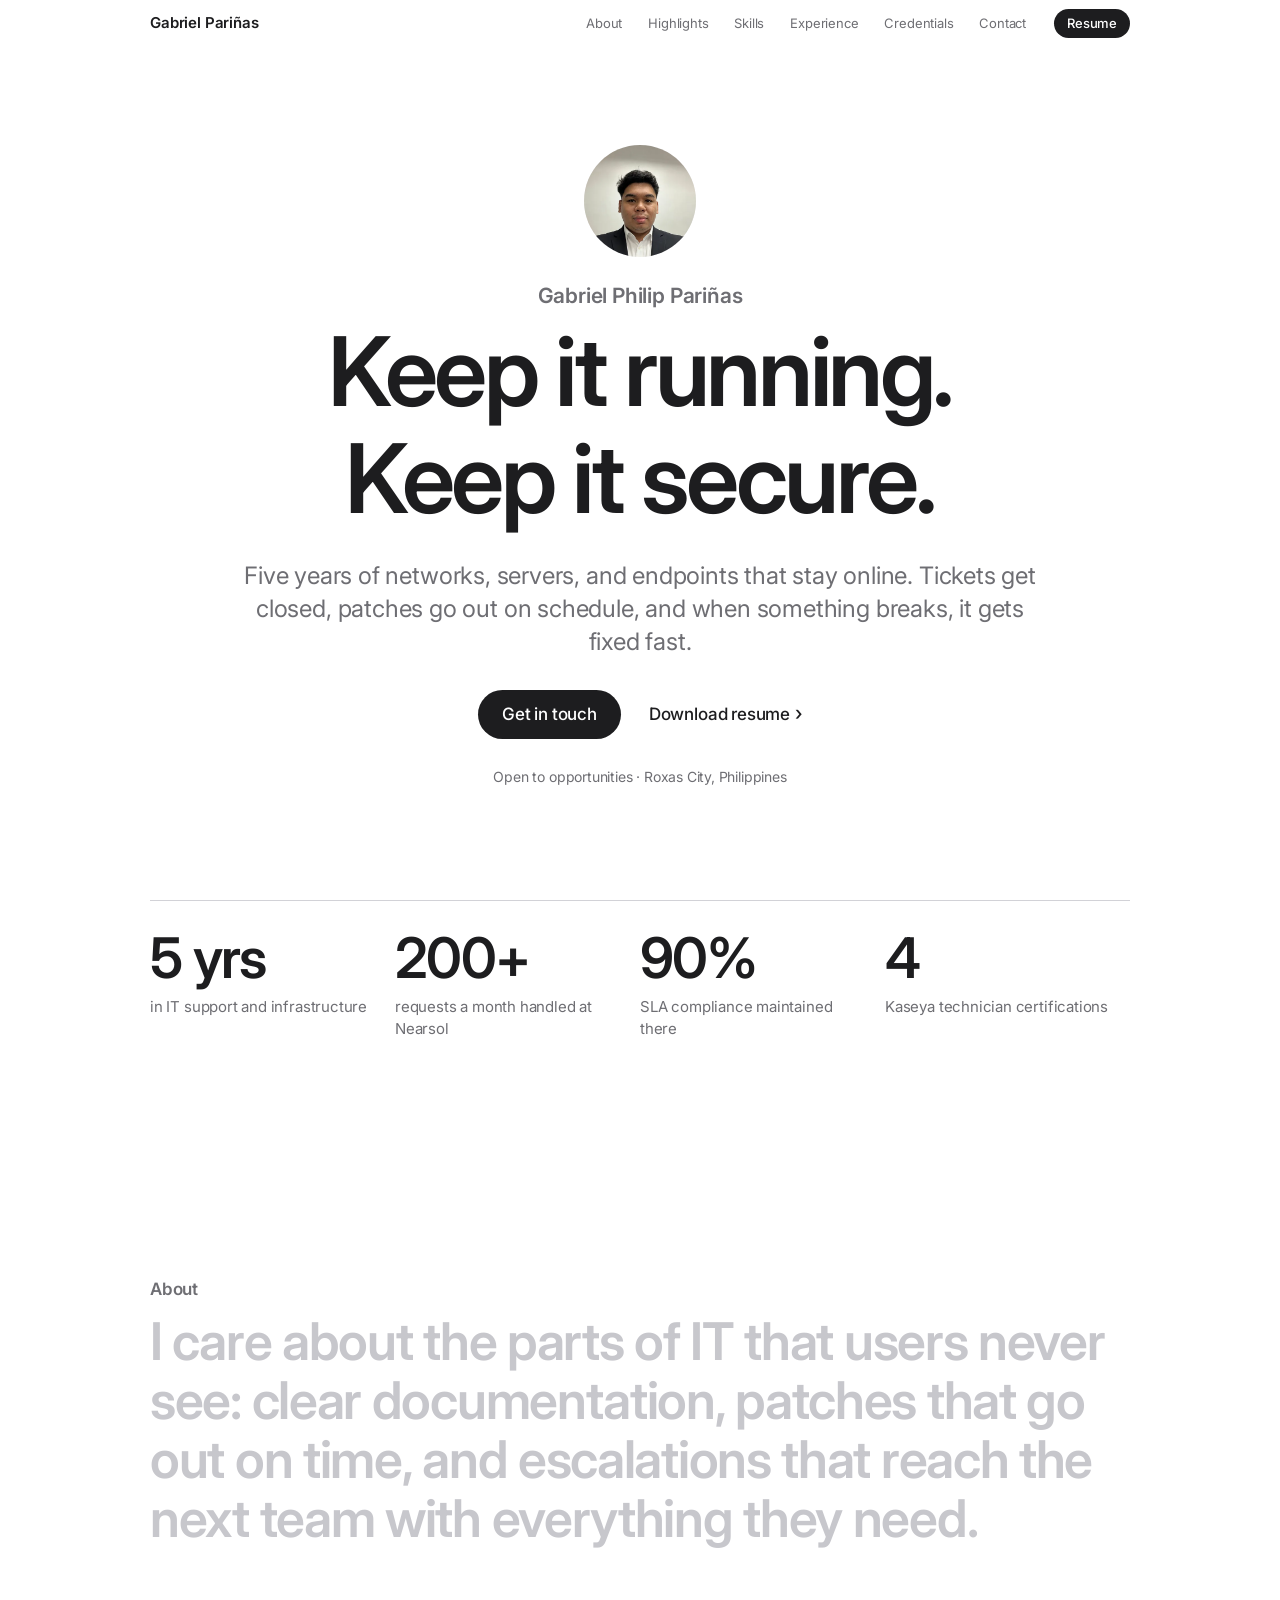
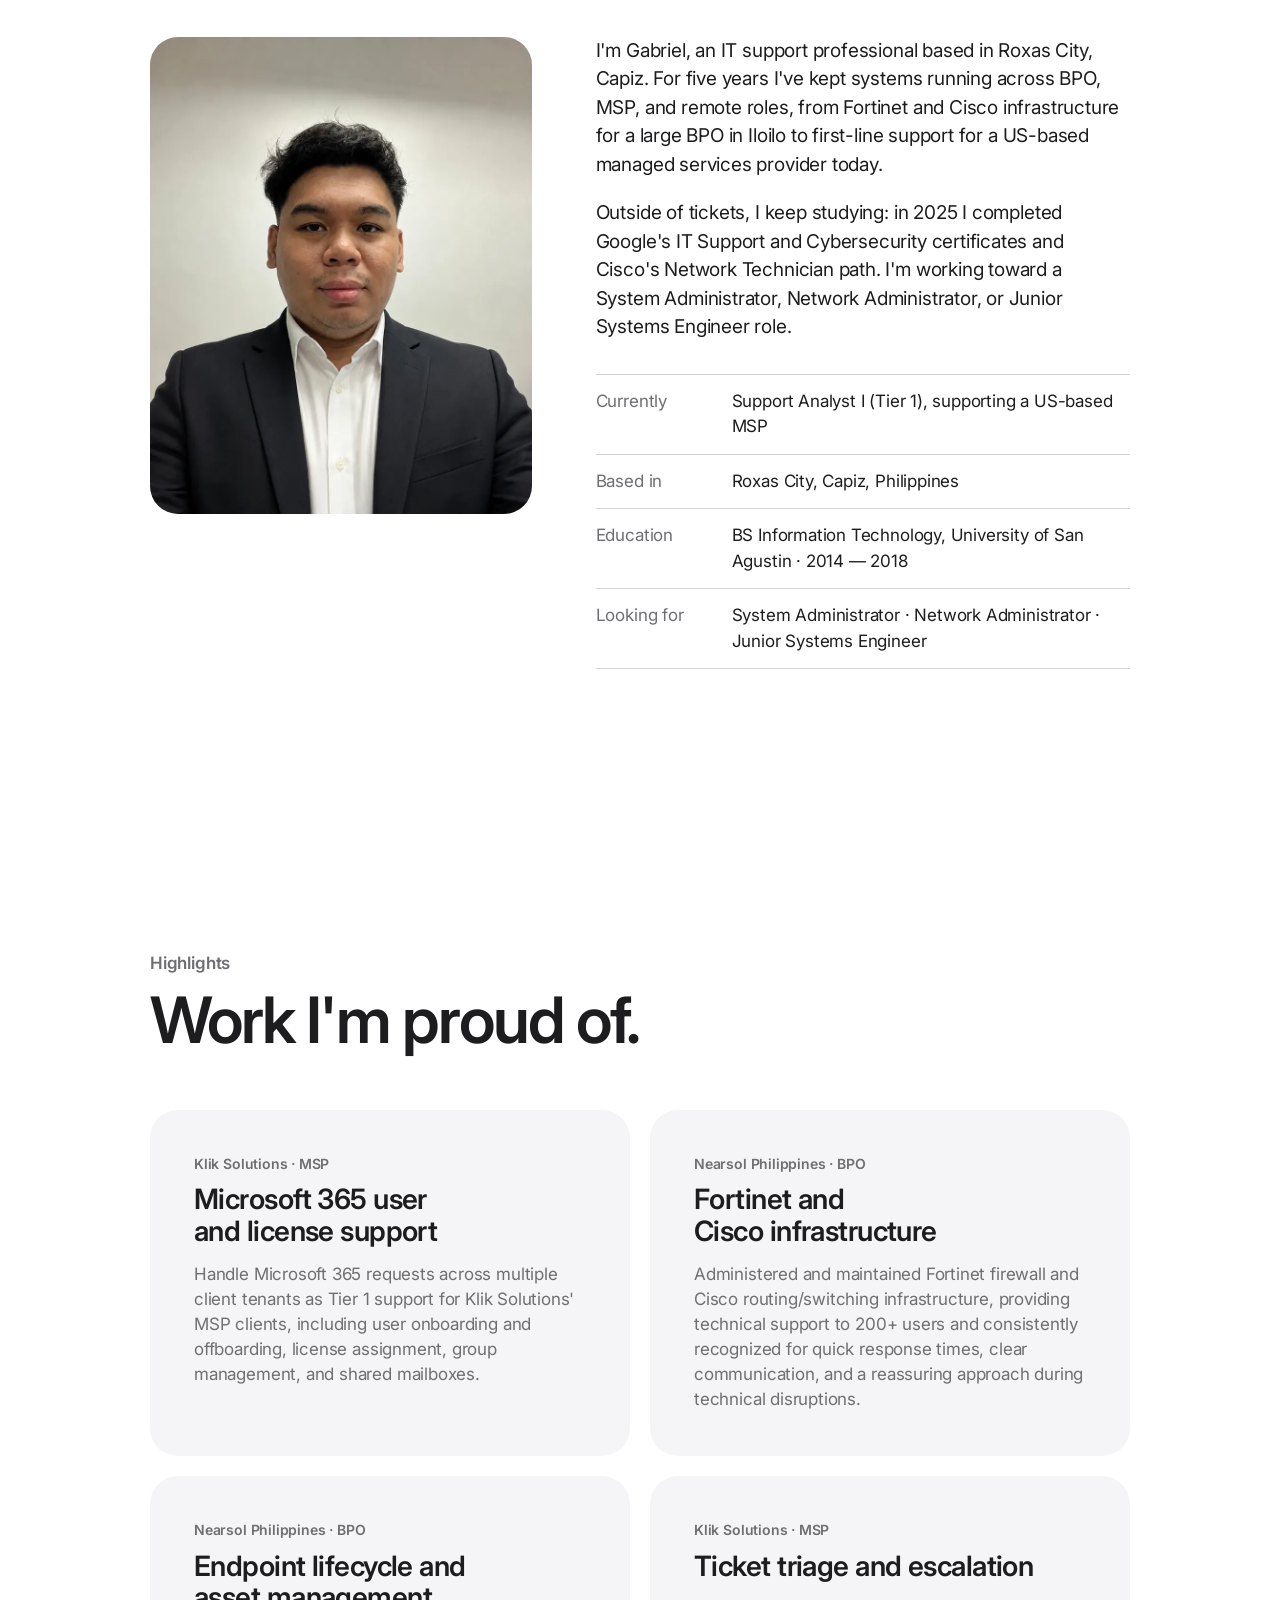
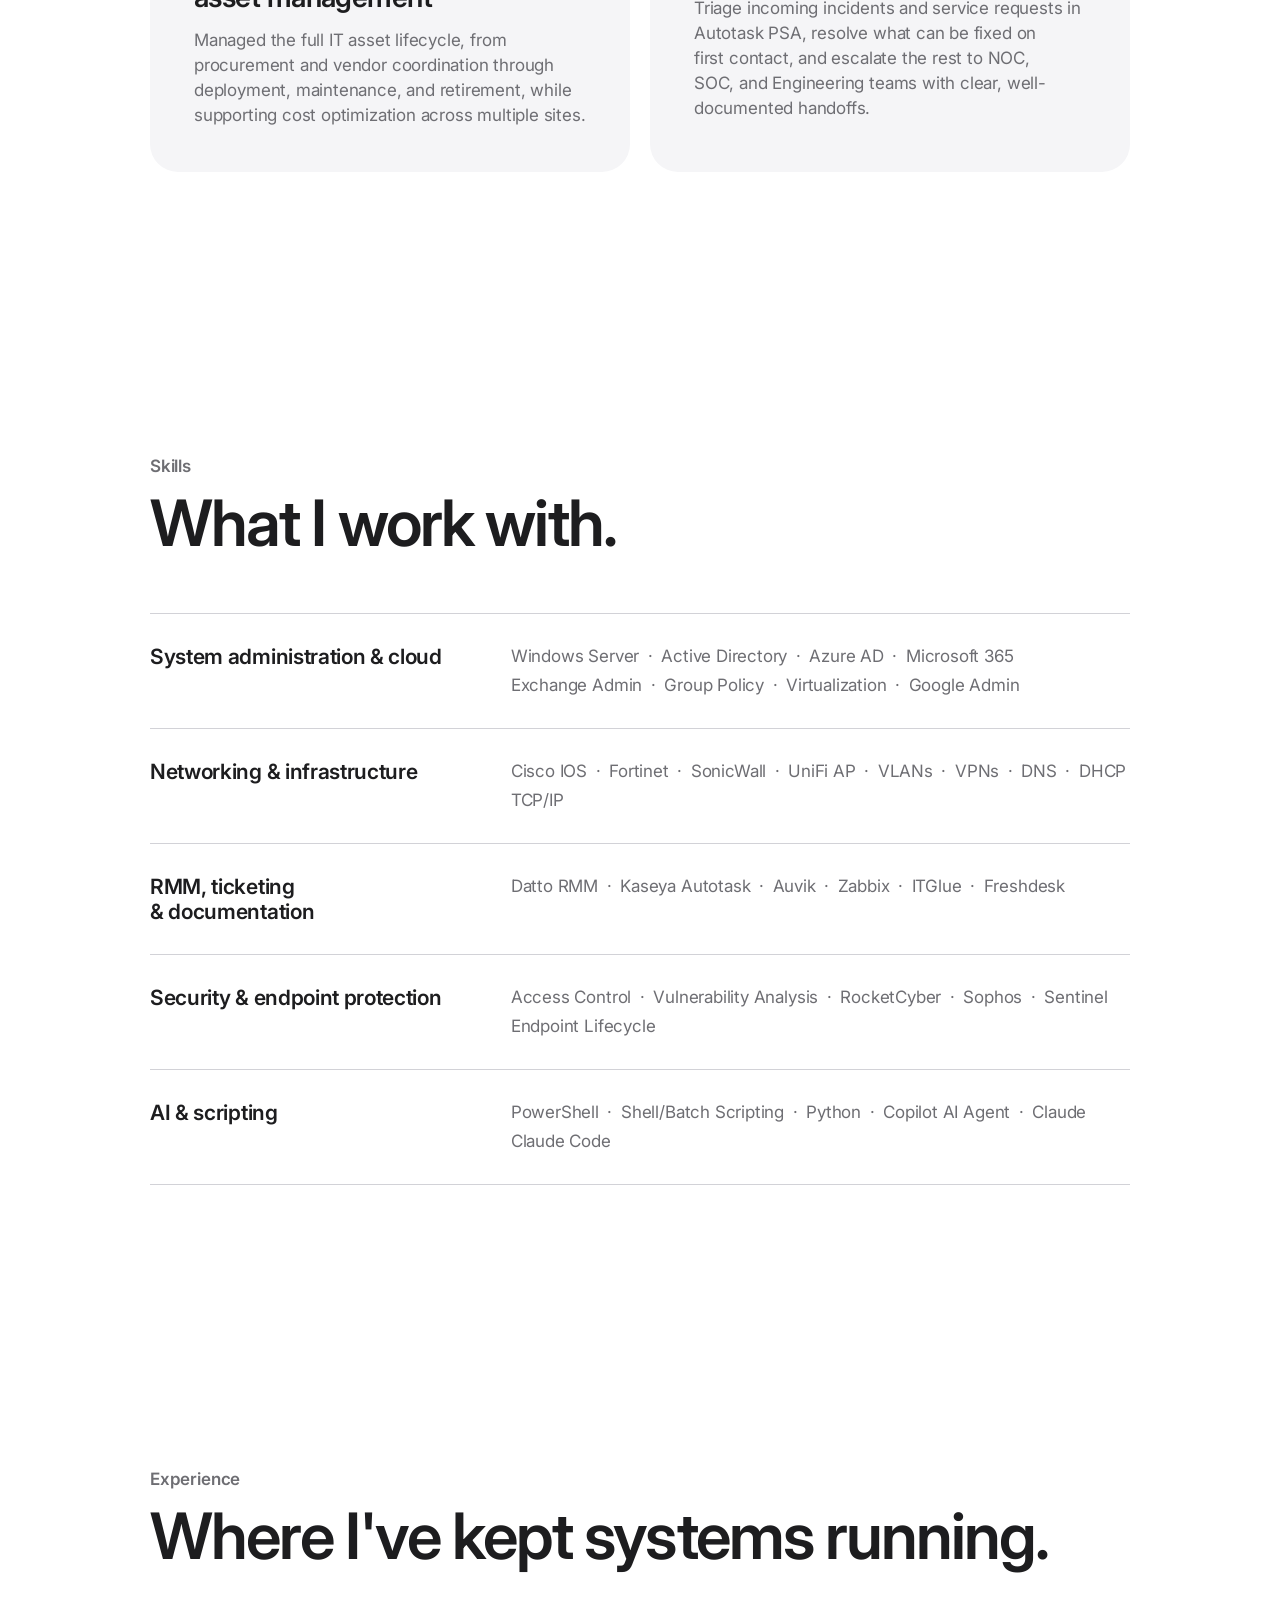
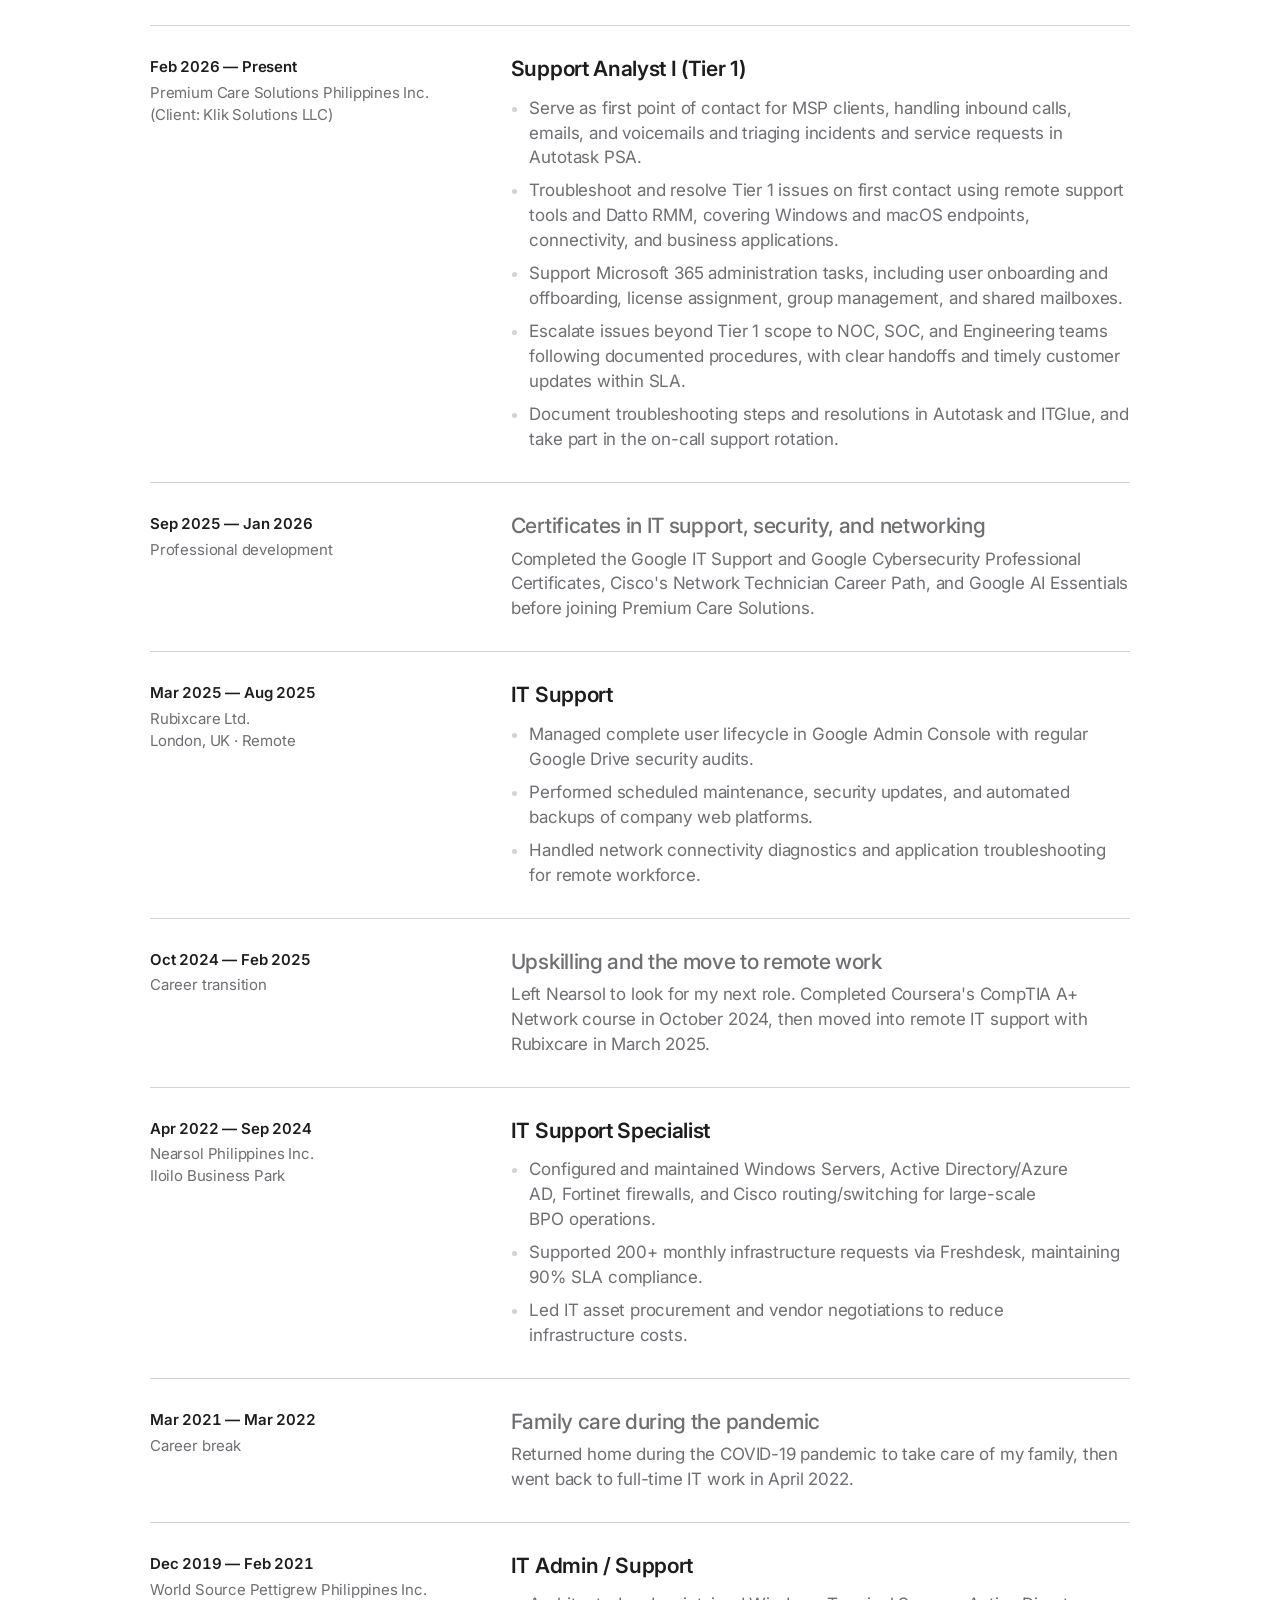
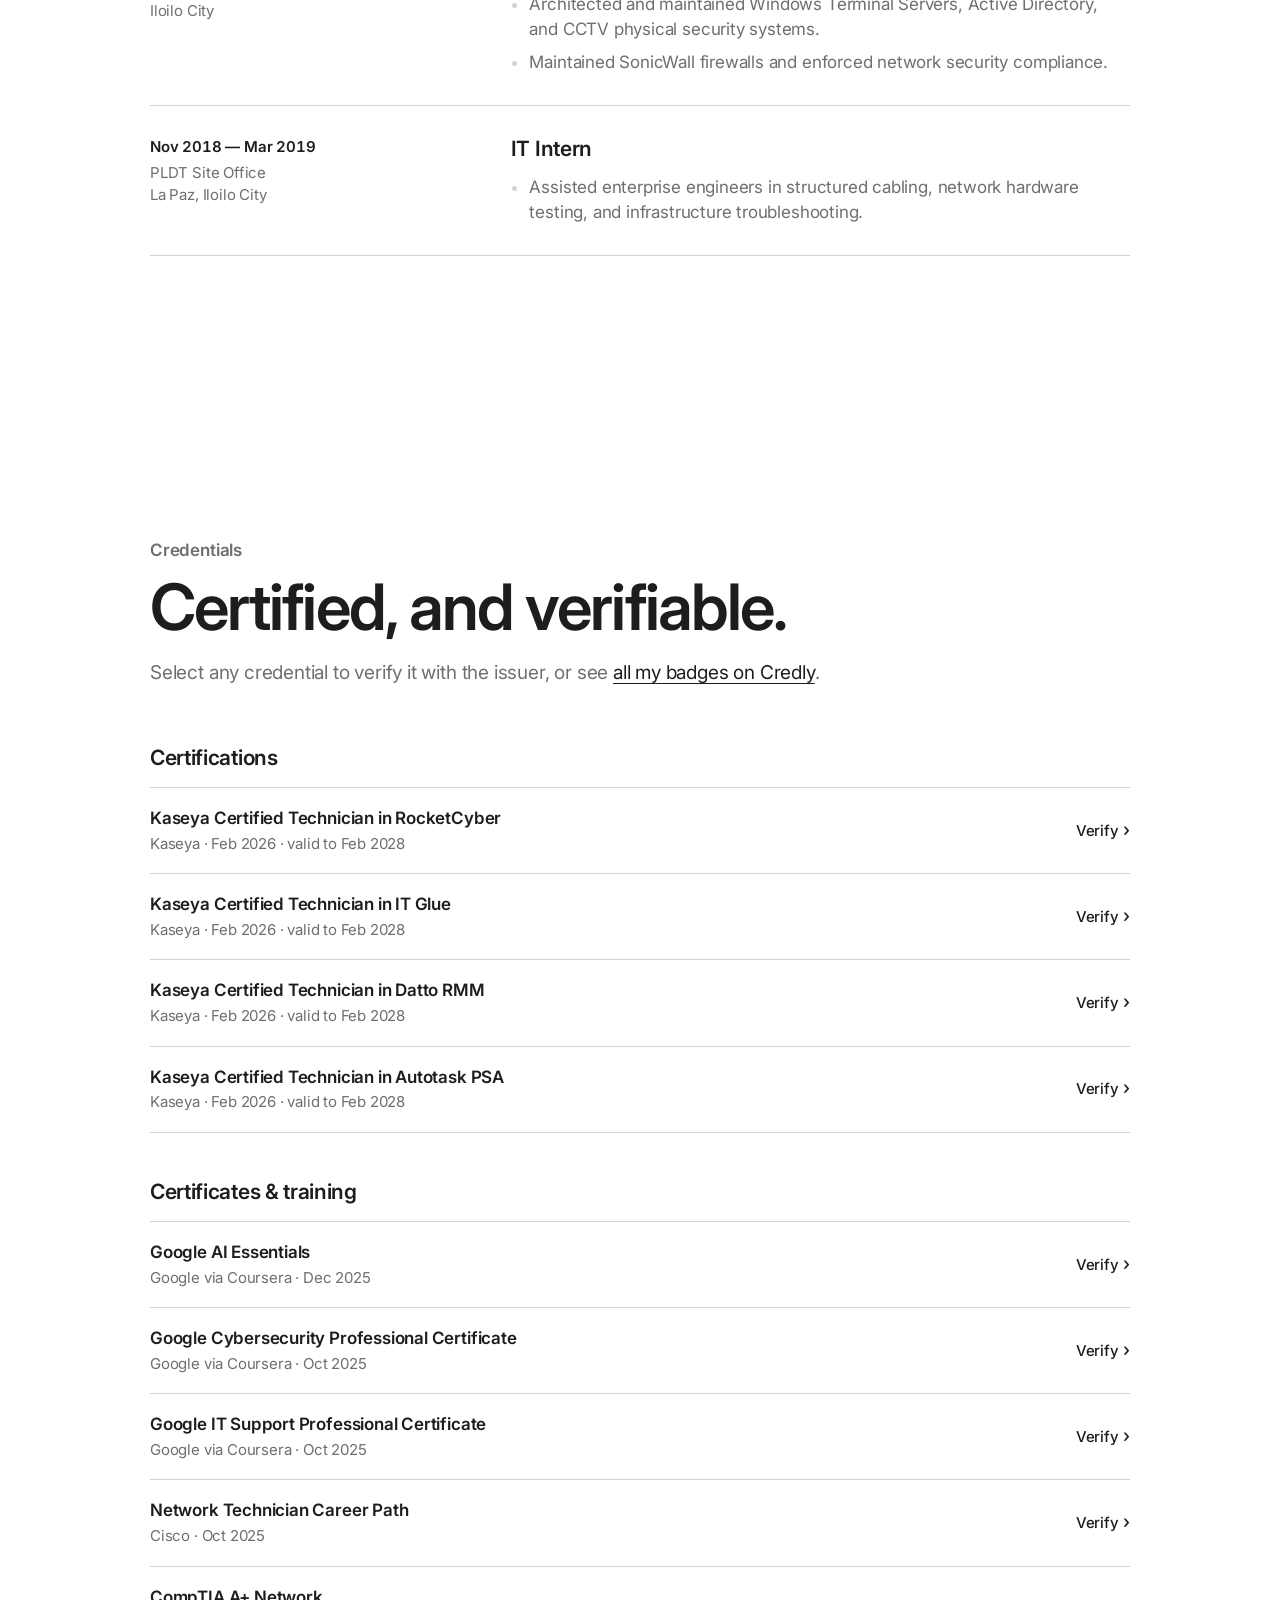
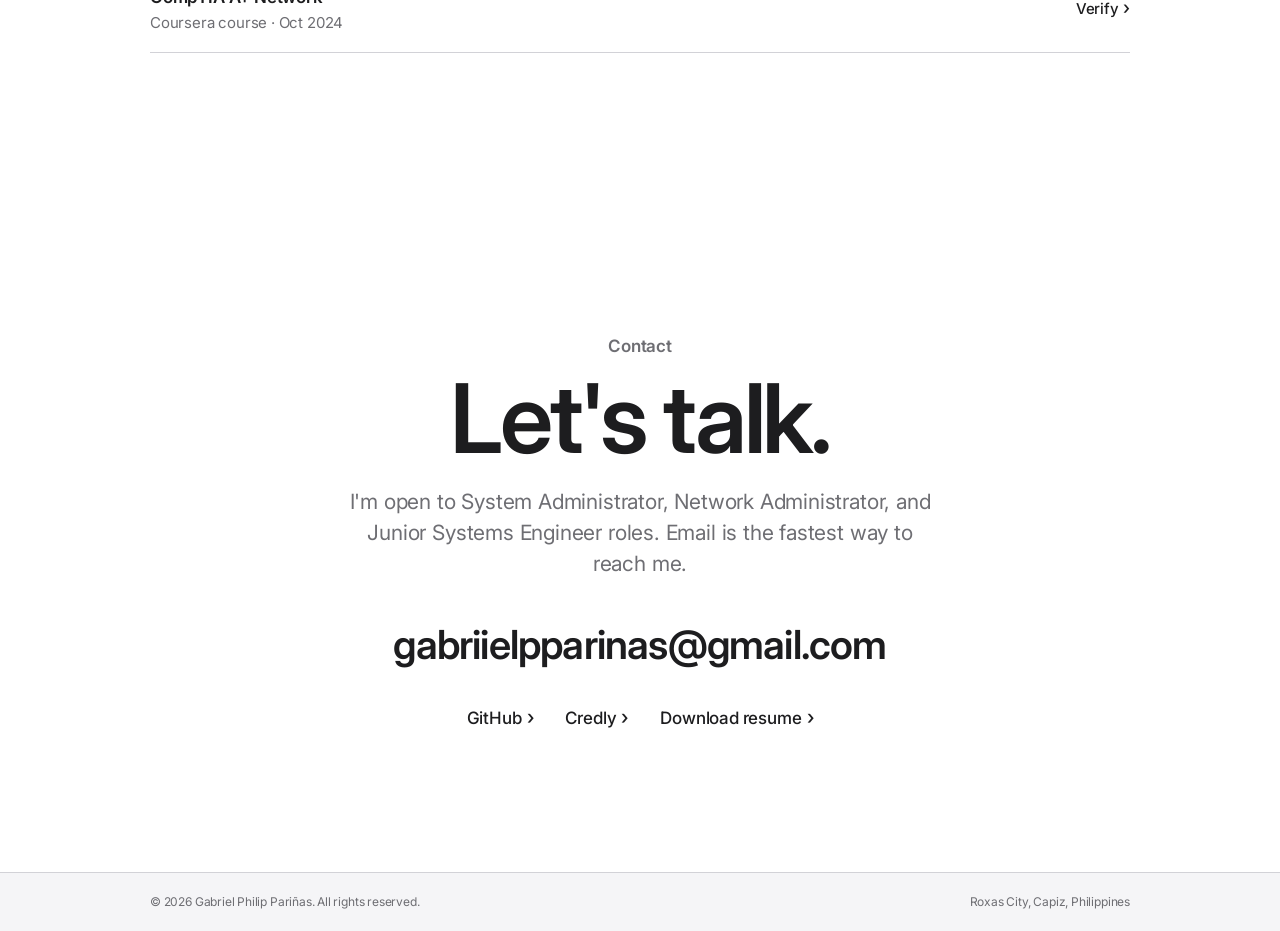
==== commit 713ed4d0: "Align CV with the site, link the Coursera certificate, explain gaps CV - Replace resume.pdf with Gab" ====
--- a/index.html
+++ b/index.html
@@ -47,7 +47,7 @@
         <a href="#contact">Contact</a>
       </nav>
 
-      <a class="nav-cta" href="resume.pdf" download="Gabriel-Parinas-Resume.pdf">Resume</a>
+      <a class="nav-cta" href="Gabriel-Philip-Parinas-CV.pdf" download>Resume</a>
 
       <button class="nav-toggle" id="navToggle" type="button" aria-label="Open menu" aria-expanded="false" aria-controls="navLinks">
         <span></span><span></span>
@@ -72,7 +72,7 @@
         </p>
         <div class="hero-actions">
           <a class="btn" href="#contact">Get in touch</a>
-          <a class="link-arrow" href="resume.pdf" download="Gabriel-Parinas-Resume.pdf">Download resume</a>
+          <a class="link-arrow" href="Gabriel-Philip-Parinas-CV.pdf" download>Download resume</a>
         </div>
         <p class="hero-note">Open to opportunities · Roxas City, Philippines</p>
       </div>
@@ -243,6 +243,17 @@
             </div>
           </article>
 
+          <article class="row row--quiet" data-reveal>
+            <div class="row-meta">
+              <p class="period">Sep 2025 — Jan 2026</p>
+              <p>Professional development</p>
+            </div>
+            <div>
+              <h3>Certificates in IT support, security, and networking</h3>
+              <p class="row-note">Completed the Google IT Support and Google Cybersecurity Professional Certificates, Cisco's Network Technician Career Path, and Google AI Essentials before joining Premium Care Solutions.</p>
+            </div>
+          </article>
+
           <article class="row" data-reveal>
             <div class="row-meta">
               <p class="period">Mar 2025 — Aug 2025</p>
@@ -258,6 +269,17 @@
             </div>
           </article>
 
+          <article class="row row--quiet" data-reveal>
+            <div class="row-meta">
+              <p class="period">Oct 2024 — Feb 2025</p>
+              <p>Career transition</p>
+            </div>
+            <div>
+              <h3>Upskilling and the move to remote work</h3>
+              <p class="row-note">Left Nearsol to look for my next role. Completed Coursera's CompTIA A+ Network course in October 2024, then moved into remote IT support with Rubixcare in March 2025.</p>
+            </div>
+          </article>
+
           <article class="row" data-reveal>
             <div class="row-meta">
               <p class="period">Apr 2022 — Sep 2024</p>
@@ -363,9 +385,10 @@
             <span class="cred-name">Network Technician Career Path</span>
             <span class="cred-meta">Cisco · Oct 2025</span>
             <span class="cred-go">Verify</span></a></li>
-          <li data-reveal><div class="cred">
+          <li data-reveal><a class="cred" href="https://www.coursera.org/account/accomplishments/verify/L04YSR7S4PM7" target="_blank" rel="noopener noreferrer">
             <span class="cred-name">CompTIA A+ Network</span>
-            <span class="cred-meta">Coursera course · Oct 2024</span></div></li>
+            <span class="cred-meta">Coursera course · Oct 2024</span>
+            <span class="cred-go">Verify</span></a></li>
         </ul>
       </div>
     </section>
@@ -383,7 +406,7 @@
         <div class="contact-links" data-reveal>
           <a class="link-arrow" href="https://github.com/gpparinas" target="_blank" rel="noopener noreferrer">GitHub</a>
           <a class="link-arrow" href="https://www.credly.com/users/gpparinas" target="_blank" rel="noopener noreferrer">Credly</a>
-          <a class="link-arrow" href="resume.pdf" download="Gabriel-Parinas-Resume.pdf">Download resume</a>
+          <a class="link-arrow" href="Gabriel-Philip-Parinas-CV.pdf" download>Download resume</a>
         </div>
       </div>
     </section>
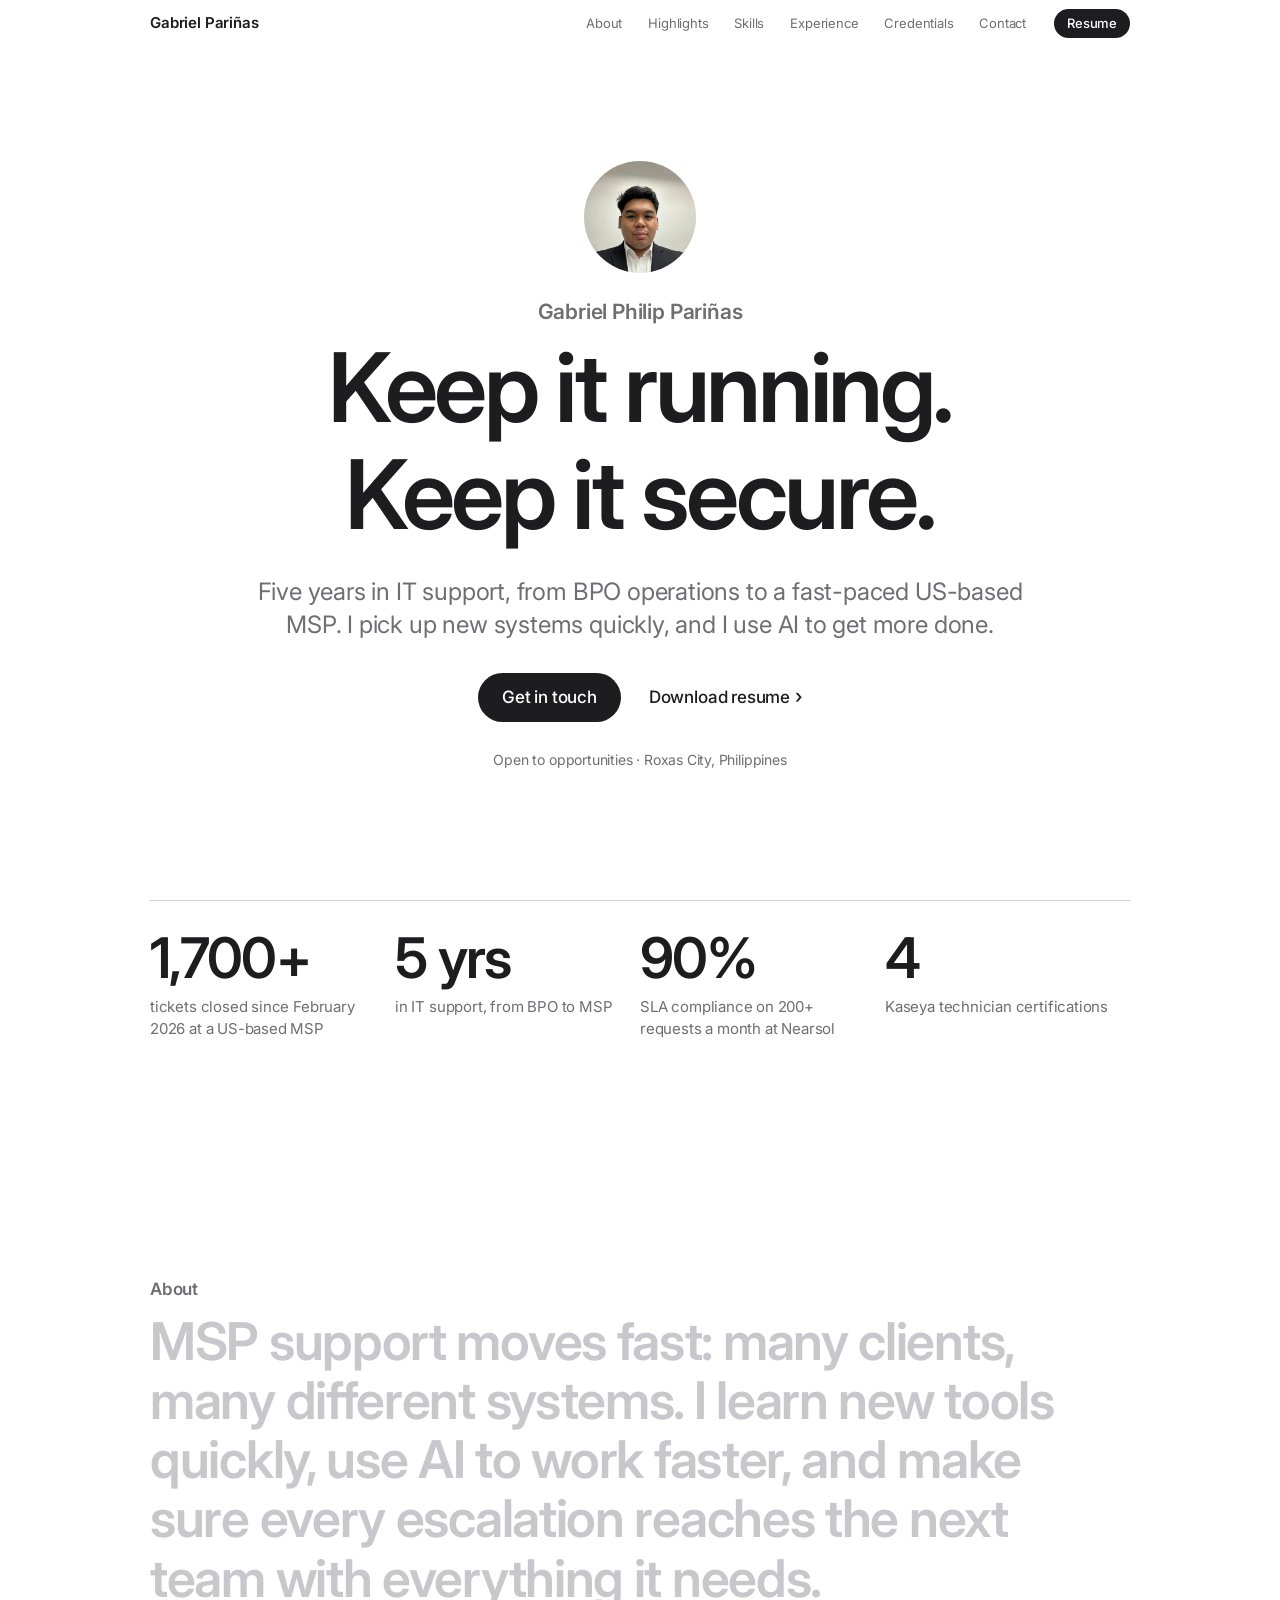
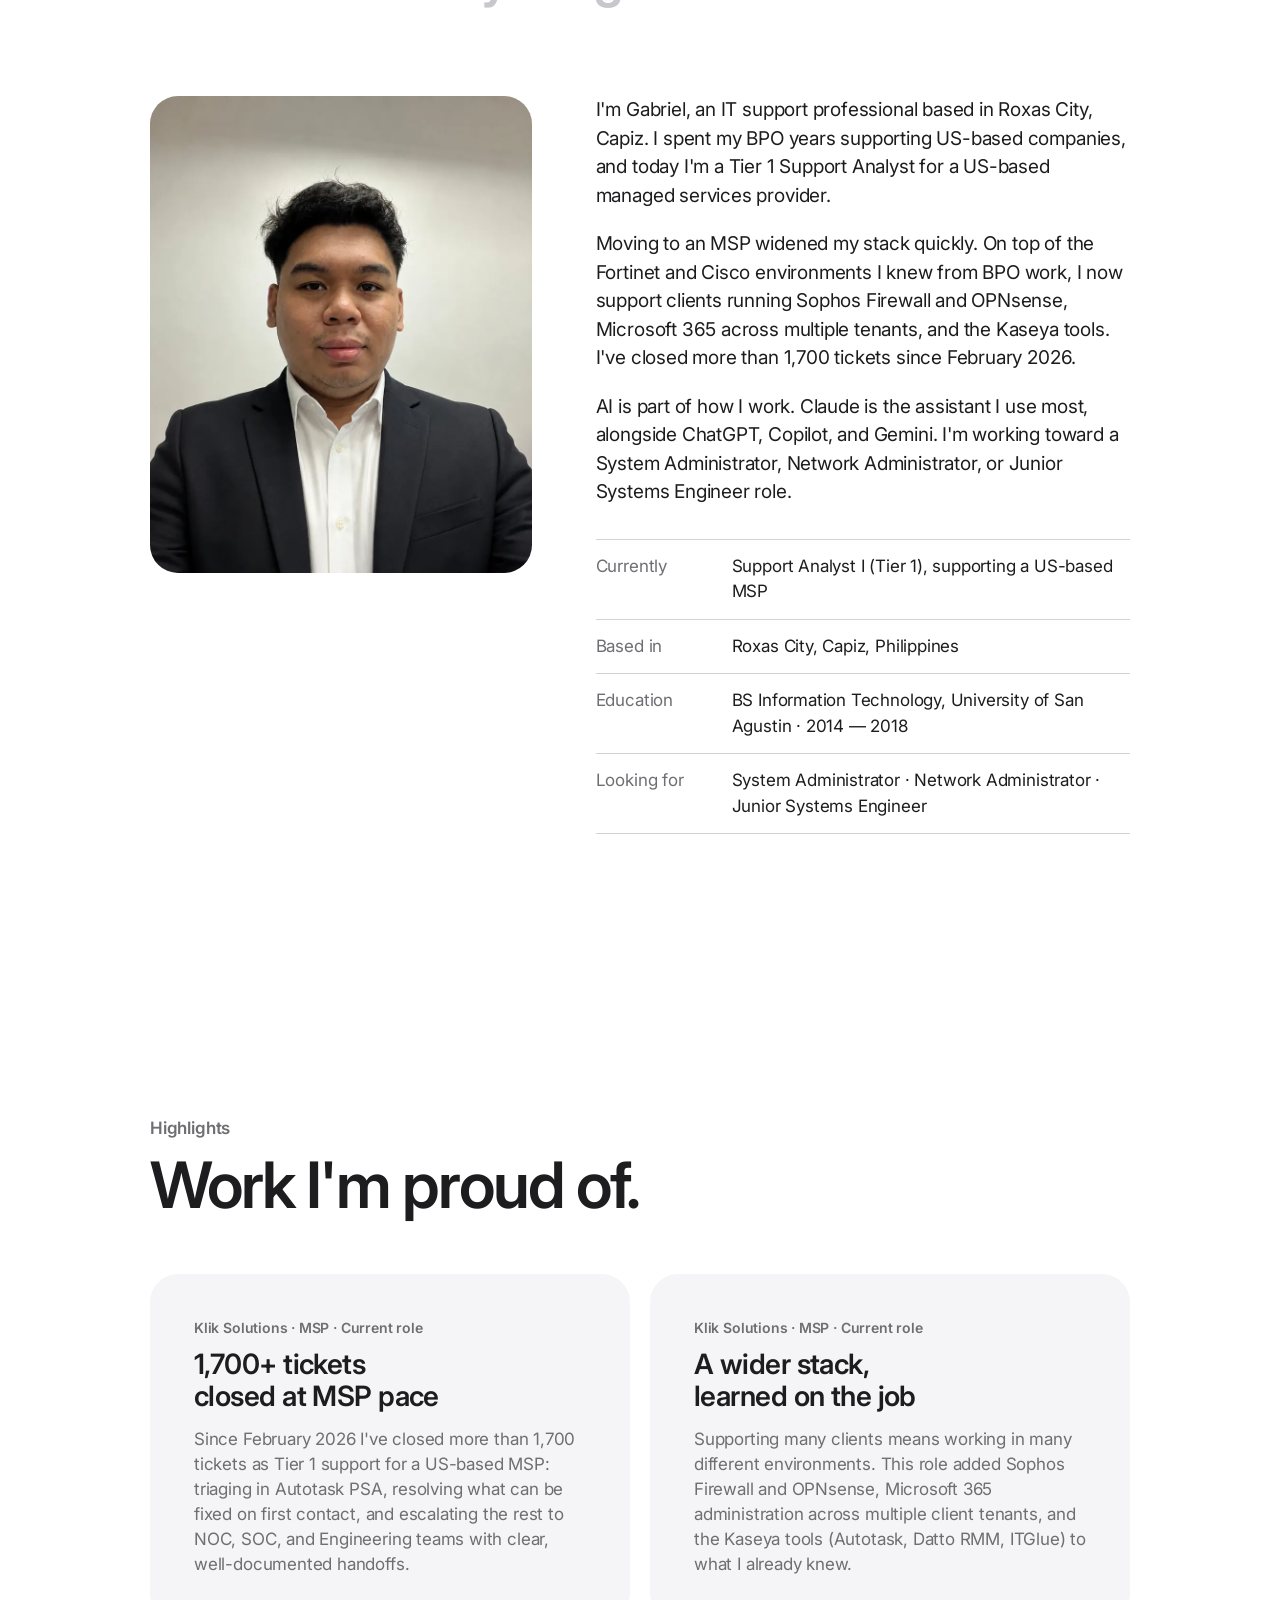
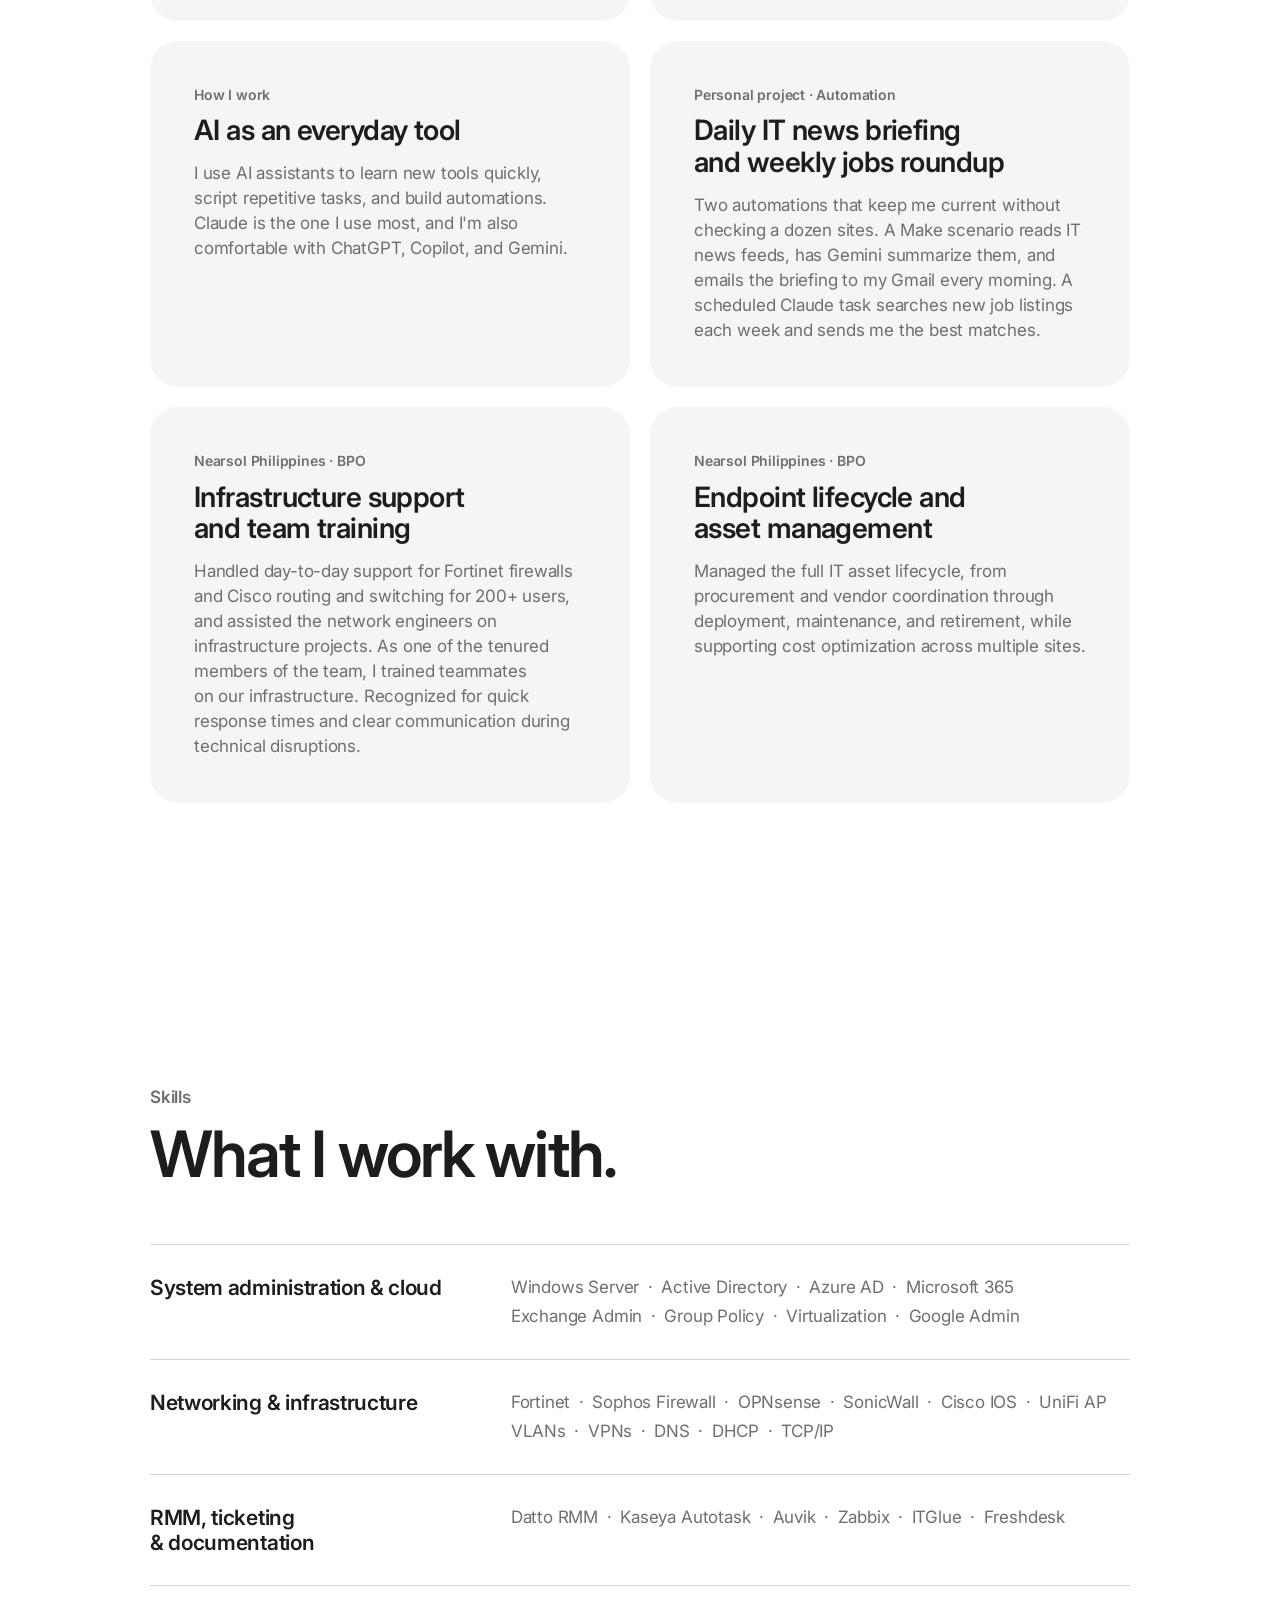
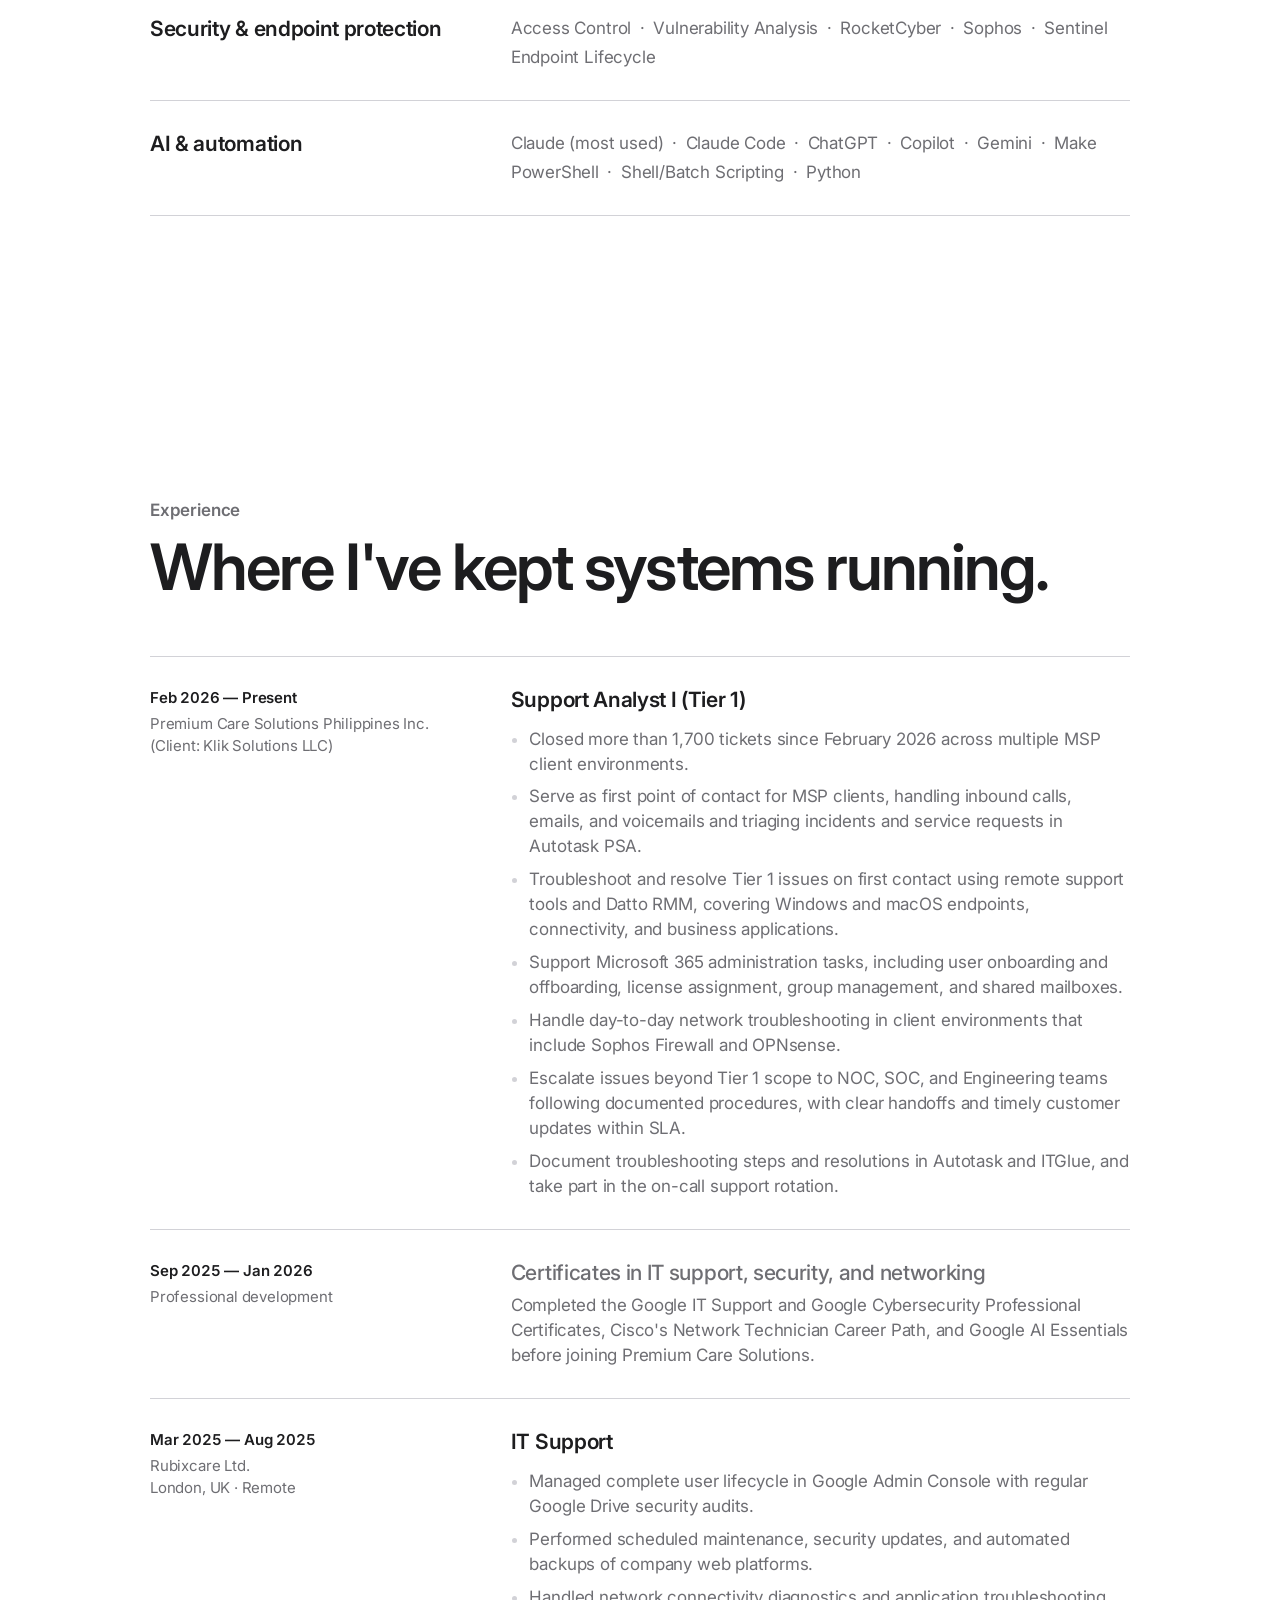
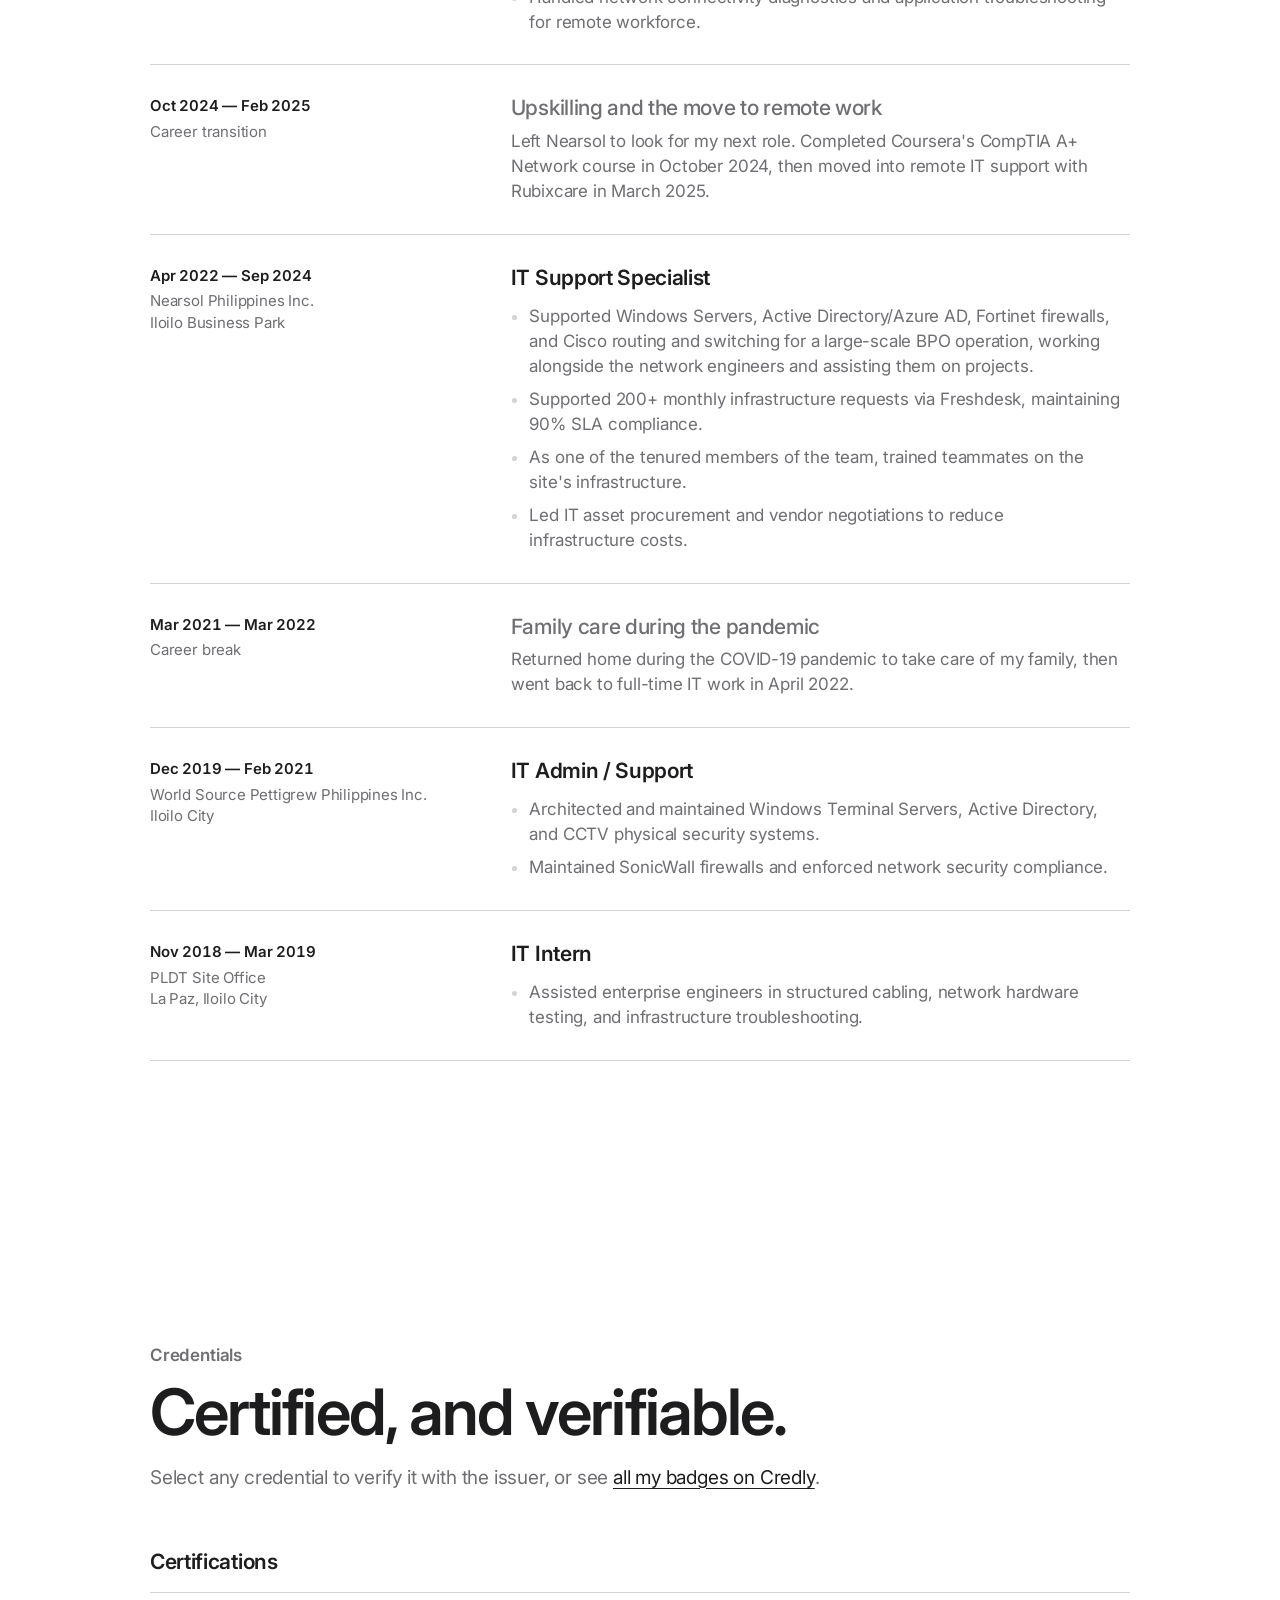
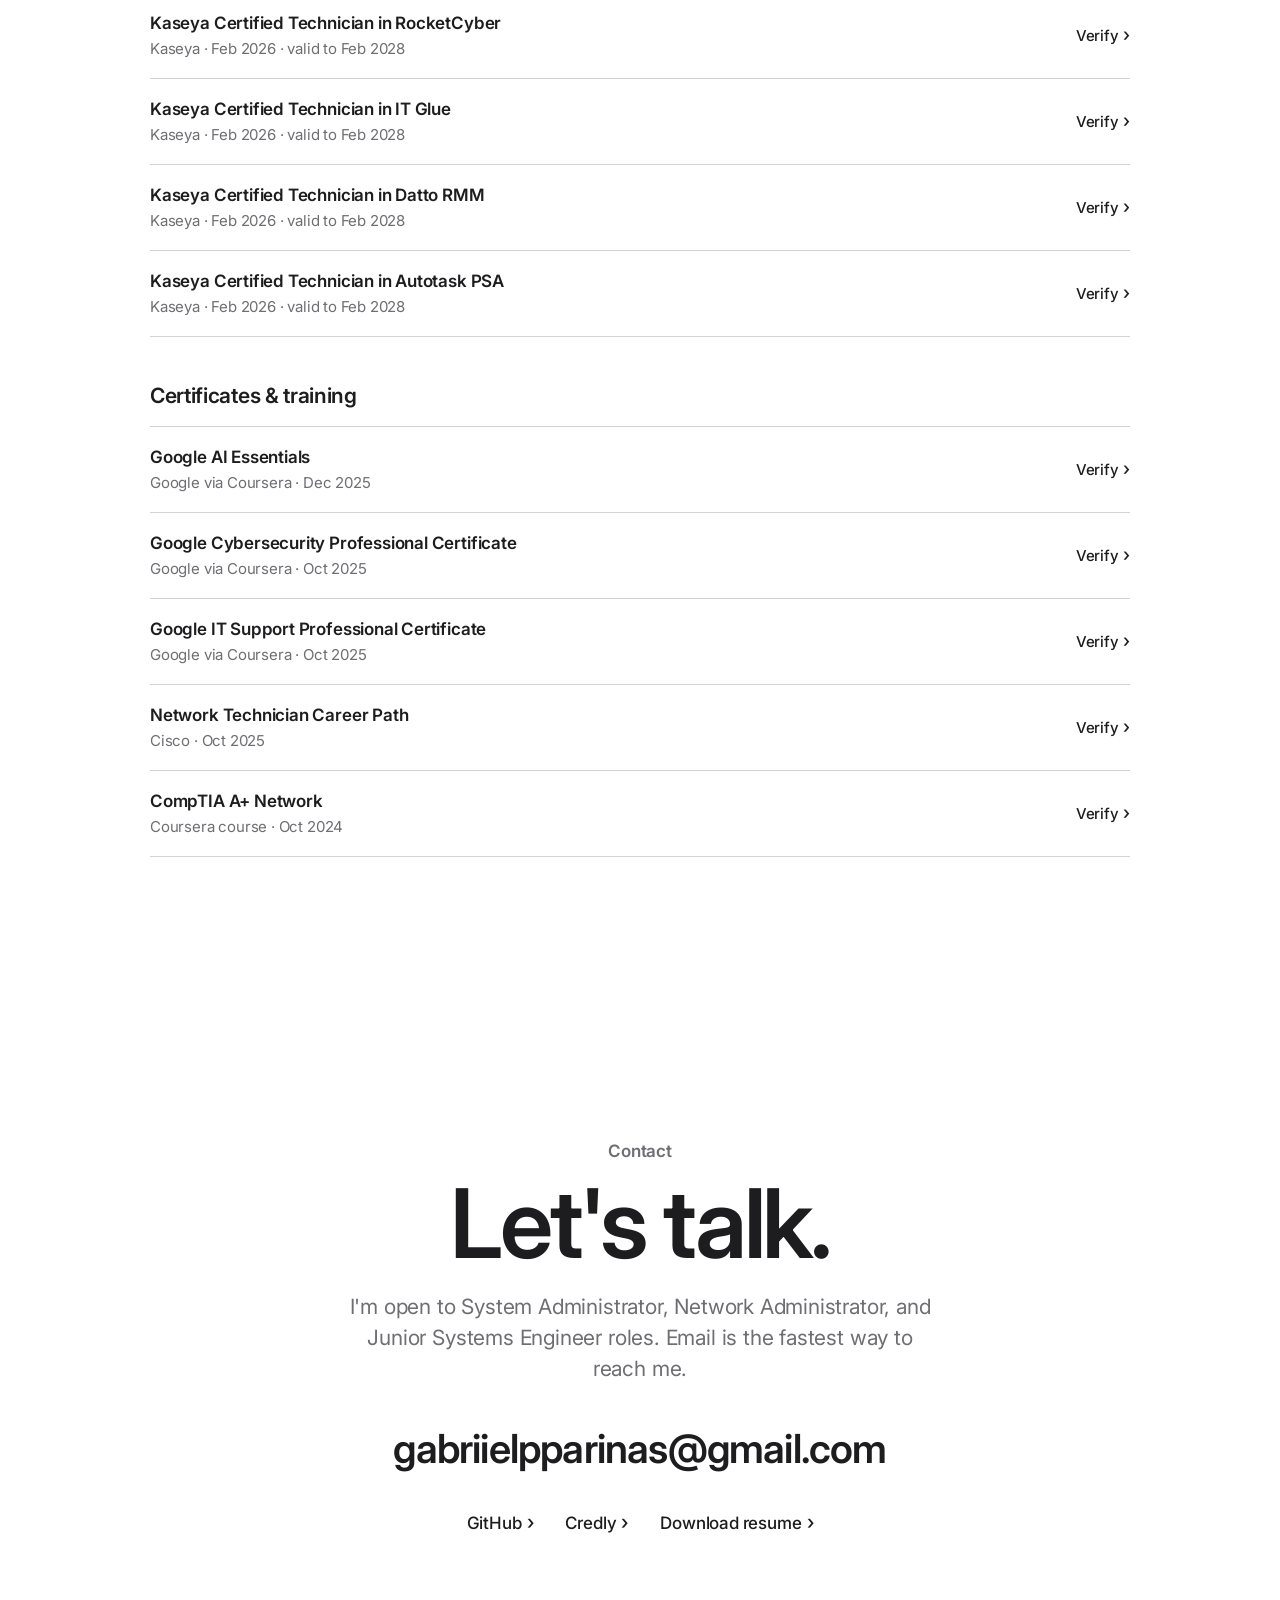
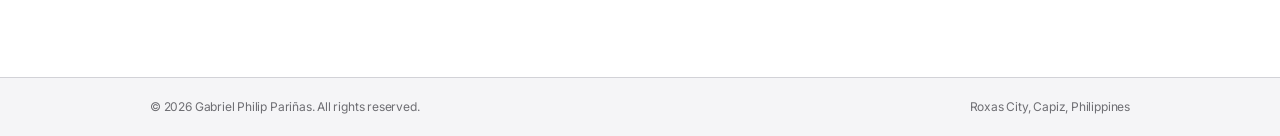
==== commit 24876ad5: "Refocus site and CV on the current MSP role - Lead with the current role: 1,700+ tickets closed sinc" ====
--- a/index.html
+++ b/index.html
@@ -10,9 +10,9 @@
   <script>document.documentElement.classList.add('js');</script>
 
   <title>Gabriel Philip Pariñas — IT Support &amp; Infrastructure</title>
-  <meta name="description" content="IT support professional with 5+ years across MSP, BPO, and remote roles: Microsoft 365, Active Directory, Fortinet and Cisco networking, and Kaseya tools. Based in Roxas City, Philippines." />
+  <meta name="description" content="Tier 1 Support Analyst at a US-based MSP with five years in IT support across BPO, remote, and MSP roles: Microsoft 365, Active Directory, firewalls and networking, Kaseya tools, and AI-assisted automation. Based in Roxas City, Philippines." />
   <meta property="og:title" content="Gabriel Philip Pariñas — IT Portfolio" />
-  <meta property="og:description" content="IT support professional with 5+ years across MSP, BPO, and remote roles. Based in Roxas City, Philippines." />
+  <meta property="og:description" content="Tier 1 Support Analyst at a US-based MSP. Five years in IT support, from BPO to MSP. Based in Roxas City, Philippines." />
   <meta property="og:type" content="website" />
   <meta property="og:url" content="https://gpparinas.github.io/mywebsite/" />
   <meta property="og:image" content="https://gpparinas.github.io/mywebsite/og-image.png" />
@@ -67,8 +67,8 @@
           <span class="line"><span>Keep it secure.</span></span>
         </h1>
         <p class="hero-sub">
-          Five years of networks, servers, and endpoints that stay online. Tickets get closed,
-          patches go out on schedule, and when something breaks, it gets fixed fast.
+          Five years in IT support, from BPO operations to a fast-paced US-based MSP.
+          I pick up new systems quickly, and I use AI to get more done.
         </p>
         <div class="hero-actions">
           <a class="btn" href="#contact">Get in touch</a>
@@ -82,9 +82,9 @@
     <section class="stats" aria-label="At a glance">
       <div class="container">
         <dl class="stats-grid">
-          <div data-reveal><dt>5 yrs</dt><dd>in IT support and infrastructure</dd></div>
-          <div data-reveal><dt>200+</dt><dd>requests a month handled at Nearsol</dd></div>
-          <div data-reveal><dt>90%</dt><dd>SLA compliance maintained there</dd></div>
+          <div data-reveal><dt>1,700+</dt><dd>tickets closed since February 2026 at a US-based MSP</dd></div>
+          <div data-reveal><dt>5 yrs</dt><dd>in IT support, from BPO to MSP</dd></div>
+          <div data-reveal><dt>90%</dt><dd>SLA compliance on 200+ requests a month at Nearsol</dd></div>
           <div data-reveal><dt>4</dt><dd>Kaseya technician certifications</dd></div>
         </dl>
       </div>
@@ -95,8 +95,8 @@
       <div class="container">
         <p class="eyebrow" data-reveal>About</p>
         <p class="statement" id="statement">
-          I care about the parts of IT that users never see: clear documentation, patches that go out on time,
-          and escalations that reach the next team with everything they need.
+          MSP support moves fast: many clients, many different systems. I learn new tools quickly, use AI to work
+          faster, and make sure every escalation reaches the next team with everything it needs.
         </p>
 
         <div class="about-grid">
@@ -105,14 +105,17 @@
           </figure>
           <div class="about-body">
             <p data-reveal>
-              I'm Gabriel, an IT support professional based in Roxas City, Capiz. For five years I've kept
-              systems running across BPO, MSP, and remote roles, from Fortinet and Cisco infrastructure for a large BPO
-              in Iloilo to first-line support for a US-based managed services provider today.
+              I'm Gabriel, an IT support professional based in Roxas City, Capiz. I spent my BPO years supporting
+              US-based companies, and today I'm a Tier 1 Support Analyst for a US-based managed services provider.
             </p>
             <p data-reveal>
-              Outside of tickets, I keep studying: in 2025 I completed Google's IT Support and Cybersecurity
-              certificates and Cisco's Network Technician path. I'm working toward a System Administrator,
-              Network Administrator, or Junior Systems Engineer role.
+              Moving to an MSP widened my stack quickly. On top of the Fortinet and Cisco environments I knew from BPO
+              work, I now support clients running Sophos Firewall and OPNsense, Microsoft 365 across multiple tenants,
+              and the Kaseya tools. I've closed more than 1,700 tickets since February 2026.
+            </p>
+            <p data-reveal>
+              AI is part of how I work. Claude is the assistant I use most, alongside ChatGPT, Copilot, and Gemini.
+              I'm working toward a System Administrator, Network Administrator, or Junior Systems Engineer role.
             </p>
             <dl class="facts" data-reveal>
               <div><dt>Currently</dt><dd>Support Analyst I (Tier 1), supporting a US-based MSP</dd></div>
@@ -133,21 +136,52 @@
 
         <div class="tiles">
           <article class="tile" data-reveal>
-            <p class="tile-kicker">Klik Solutions · MSP</p>
-            <h3>Microsoft 365 user and license support</h3>
-            <p>
-              Handle Microsoft 365 requests across multiple client tenants as Tier 1 support for Klik Solutions' MSP clients,
-              including user onboarding and offboarding, license assignment, group management, and shared mailboxes.
+            <p class="tile-kicker">Klik Solutions · MSP · Current role</p>
+            <h3>1,700+ tickets closed at MSP pace</h3>
+            <p>
+              Since February 2026 I've closed more than 1,700 tickets as Tier 1 support for a US-based MSP: triaging in
+              Autotask PSA, resolving what can be fixed on first contact, and escalating the rest to NOC, SOC, and
+              Engineering teams with clear, well-documented handoffs.
+            </p>
+          </article>
+
+          <article class="tile" data-reveal>
+            <p class="tile-kicker">Klik Solutions · MSP · Current role</p>
+            <h3>A wider stack, learned on the job</h3>
+            <p>
+              Supporting many clients means working in many different environments. This role added Sophos Firewall and
+              OPNsense, Microsoft 365 administration across multiple client tenants, and the Kaseya tools
+              (Autotask, Datto RMM, ITGlue) to what I already knew.
+            </p>
+          </article>
+
+          <article class="tile" data-reveal>
+            <p class="tile-kicker">How I work</p>
+            <h3>AI as an everyday tool</h3>
+            <p>
+              I use AI assistants to learn new tools quickly, script repetitive tasks, and build automations.
+              Claude is the one I use most, and I'm also comfortable with ChatGPT, Copilot, and Gemini.
+            </p>
+          </article>
+
+          <article class="tile" data-reveal>
+            <p class="tile-kicker">Personal project · Automation</p>
+            <h3>Daily IT news briefing and weekly jobs roundup</h3>
+            <p>
+              Two automations that keep me current without checking a dozen sites. A Make scenario reads IT news feeds,
+              has Gemini summarize them, and emails the briefing to my Gmail every morning. A scheduled Claude task
+              searches new job listings each week and sends me the best matches.
             </p>
           </article>
 
           <article class="tile" data-reveal>
             <p class="tile-kicker">Nearsol Philippines · BPO</p>
-            <h3>Fortinet and Cisco infrastructure</h3>
-            <p>
-              Administered and maintained Fortinet firewall and Cisco routing/switching infrastructure,
-              providing technical support to 200+ users and consistently recognized for quick response times,
-              clear communication, and a reassuring approach during technical disruptions.
+            <h3>Infrastructure support and team training</h3>
+            <p>
+              Handled day-to-day support for Fortinet firewalls and Cisco routing and switching for 200+ users, and
+              assisted the network engineers on infrastructure projects. As one of the tenured members of the team,
+              I trained teammates on our infrastructure. Recognized for quick response times and clear communication
+              during technical disruptions.
             </p>
           </article>
 
@@ -157,15 +191,6 @@
             <p>
               Managed the full IT asset lifecycle, from procurement and vendor coordination through deployment,
               maintenance, and retirement, while supporting cost optimization across multiple sites.
-            </p>
-          </article>
-
-          <article class="tile" data-reveal>
-            <p class="tile-kicker">Klik Solutions · MSP</p>
-            <h3>Ticket triage and escalation</h3>
-            <p>
-              Triage incoming incidents and service requests in Autotask PSA, resolve what can be fixed on first contact,
-              and escalate the rest to NOC, SOC, and Engineering teams with clear, well-documented handoffs.
             </p>
           </article>
         </div>
@@ -189,8 +214,8 @@
           <div class="row" data-reveal>
             <h3>Networking &amp; infrastructure</h3>
             <ul class="inline-list" role="list">
-              <li>Cisco IOS</li><li>Fortinet</li><li>SonicWall</li><li>UniFi AP</li>
-              <li>VLANs</li><li>VPNs</li><li>DNS</li><li>DHCP</li><li>TCP/IP</li>
+              <li>Fortinet</li><li>Sophos Firewall</li><li>OPNsense</li><li>SonicWall</li><li>Cisco IOS</li>
+              <li>UniFi AP</li><li>VLANs</li><li>VPNs</li><li>DNS</li><li>DHCP</li><li>TCP/IP</li>
             </ul>
           </div>
           <div class="row" data-reveal>
@@ -208,10 +233,10 @@
             </ul>
           </div>
           <div class="row" data-reveal>
-            <h3>AI &amp; scripting</h3>
+            <h3>AI &amp; automation</h3>
             <ul class="inline-list" role="list">
-              <li>PowerShell</li><li>Shell/Batch Scripting</li><li>Python</li>
-              <li>Copilot AI Agent</li><li>Claude</li><li>Claude Code</li>
+              <li>Claude (most used)</li><li>Claude Code</li><li>ChatGPT</li><li>Copilot</li><li>Gemini</li>
+              <li>Make</li><li>PowerShell</li><li>Shell/Batch Scripting</li><li>Python</li>
             </ul>
           </div>
         </div>
@@ -234,9 +259,11 @@
             <div>
               <h3>Support Analyst I (Tier 1)</h3>
               <ul class="points">
+                <li>Closed more than 1,700 tickets since February 2026 across multiple MSP client environments.</li>
                 <li>Serve as first point of contact for MSP clients, handling inbound calls, emails, and voicemails and triaging incidents and service requests in Autotask PSA.</li>
                 <li>Troubleshoot and resolve Tier 1 issues on first contact using remote support tools and Datto RMM, covering Windows and macOS endpoints, connectivity, and business applications.</li>
                 <li>Support Microsoft 365 administration tasks, including user onboarding and offboarding, license assignment, group management, and shared mailboxes.</li>
+                <li>Handle day-to-day network troubleshooting in client environments that include Sophos Firewall and OPNsense.</li>
                 <li>Escalate issues beyond Tier 1 scope to NOC, SOC, and Engineering teams following documented procedures, with clear handoffs and timely customer updates within SLA.</li>
                 <li>Document troubleshooting steps and resolutions in Autotask and ITGlue, and take part in the on-call support rotation.</li>
               </ul>
@@ -288,8 +315,9 @@
             <div>
               <h3>IT Support Specialist</h3>
               <ul class="points">
-                <li>Configured and maintained Windows Servers, Active Directory/Azure AD, Fortinet firewalls, and Cisco routing/switching for large-scale BPO operations.</li>
+                <li>Supported Windows Servers, Active Directory/Azure AD, Fortinet firewalls, and Cisco routing and switching for a large-scale BPO operation, working alongside the network engineers and assisting them on projects.</li>
                 <li>Supported 200+ monthly infrastructure requests via Freshdesk, maintaining 90% SLA compliance.</li>
+                <li>As one of the tenured members of the team, trained teammates on the site's infrastructure.</li>
                 <li>Led IT asset procurement and vendor negotiations to reduce infrastructure costs.</li>
               </ul>
             </div>
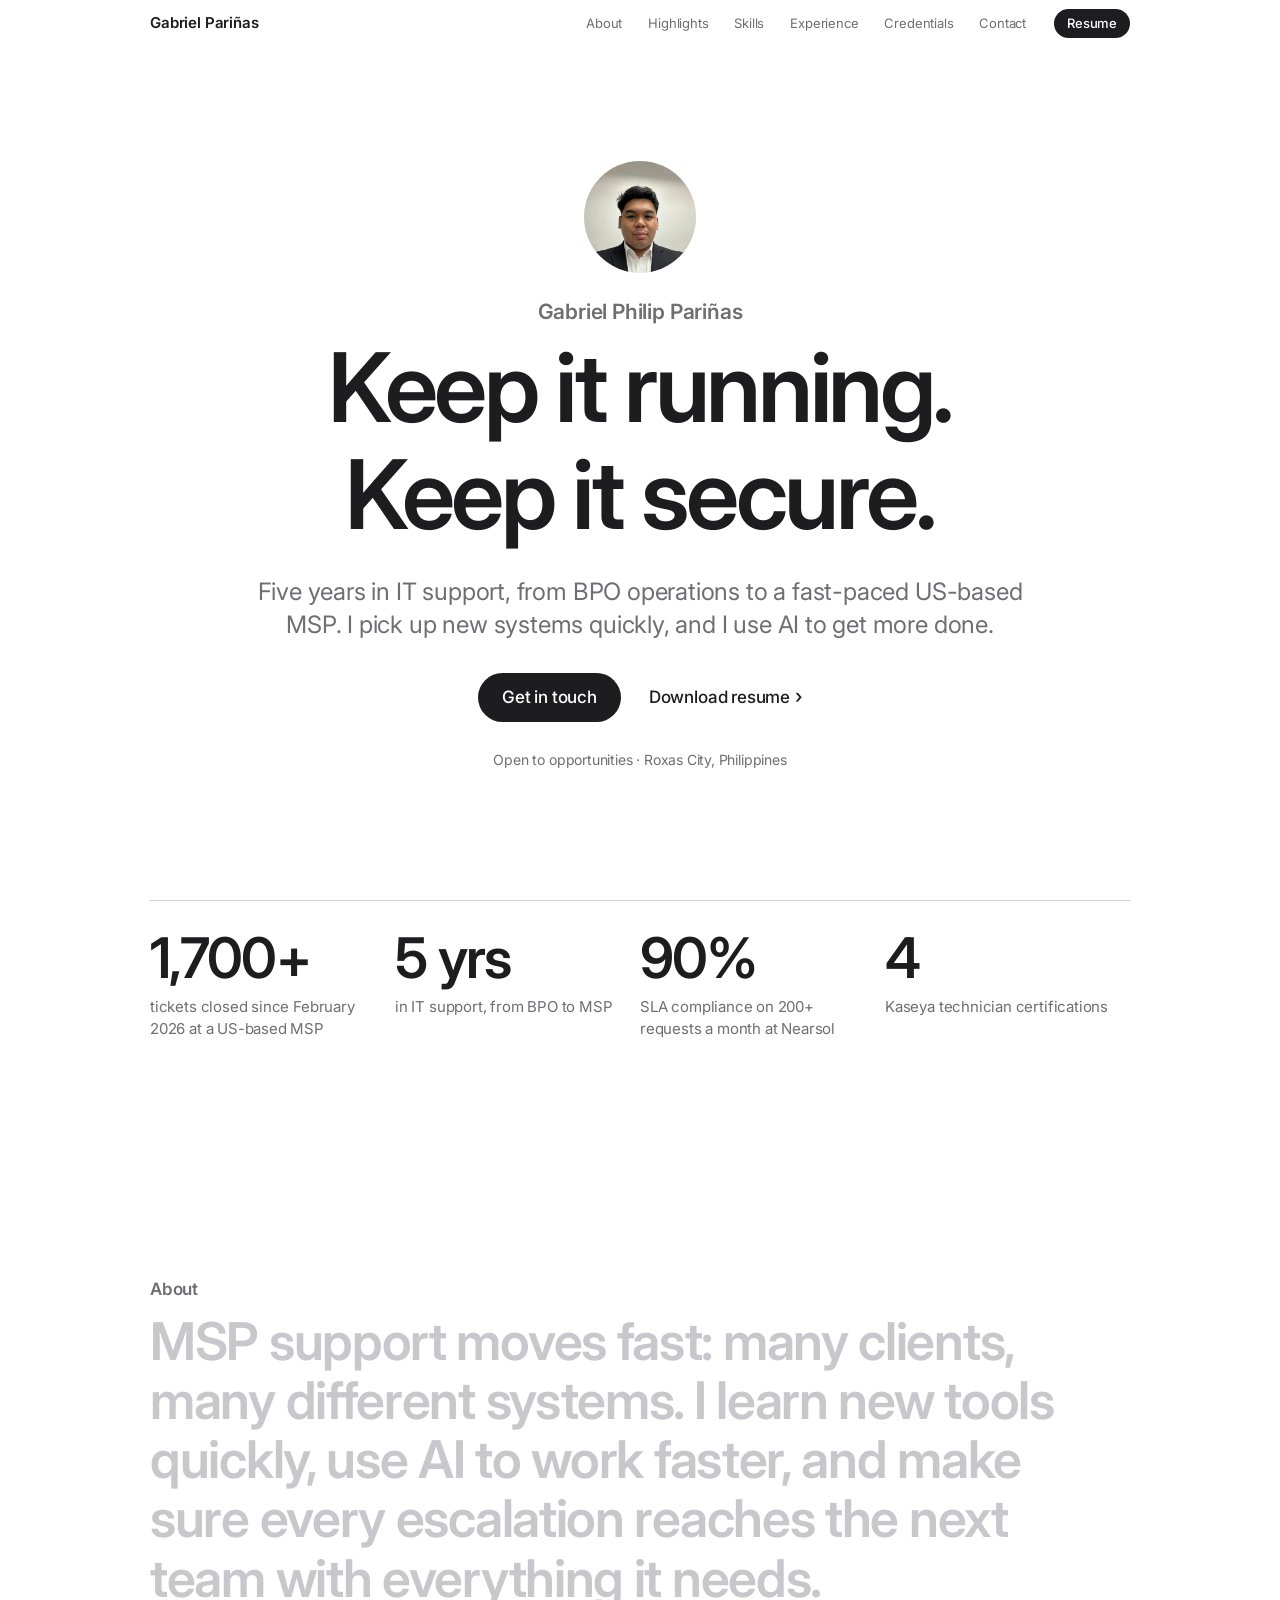
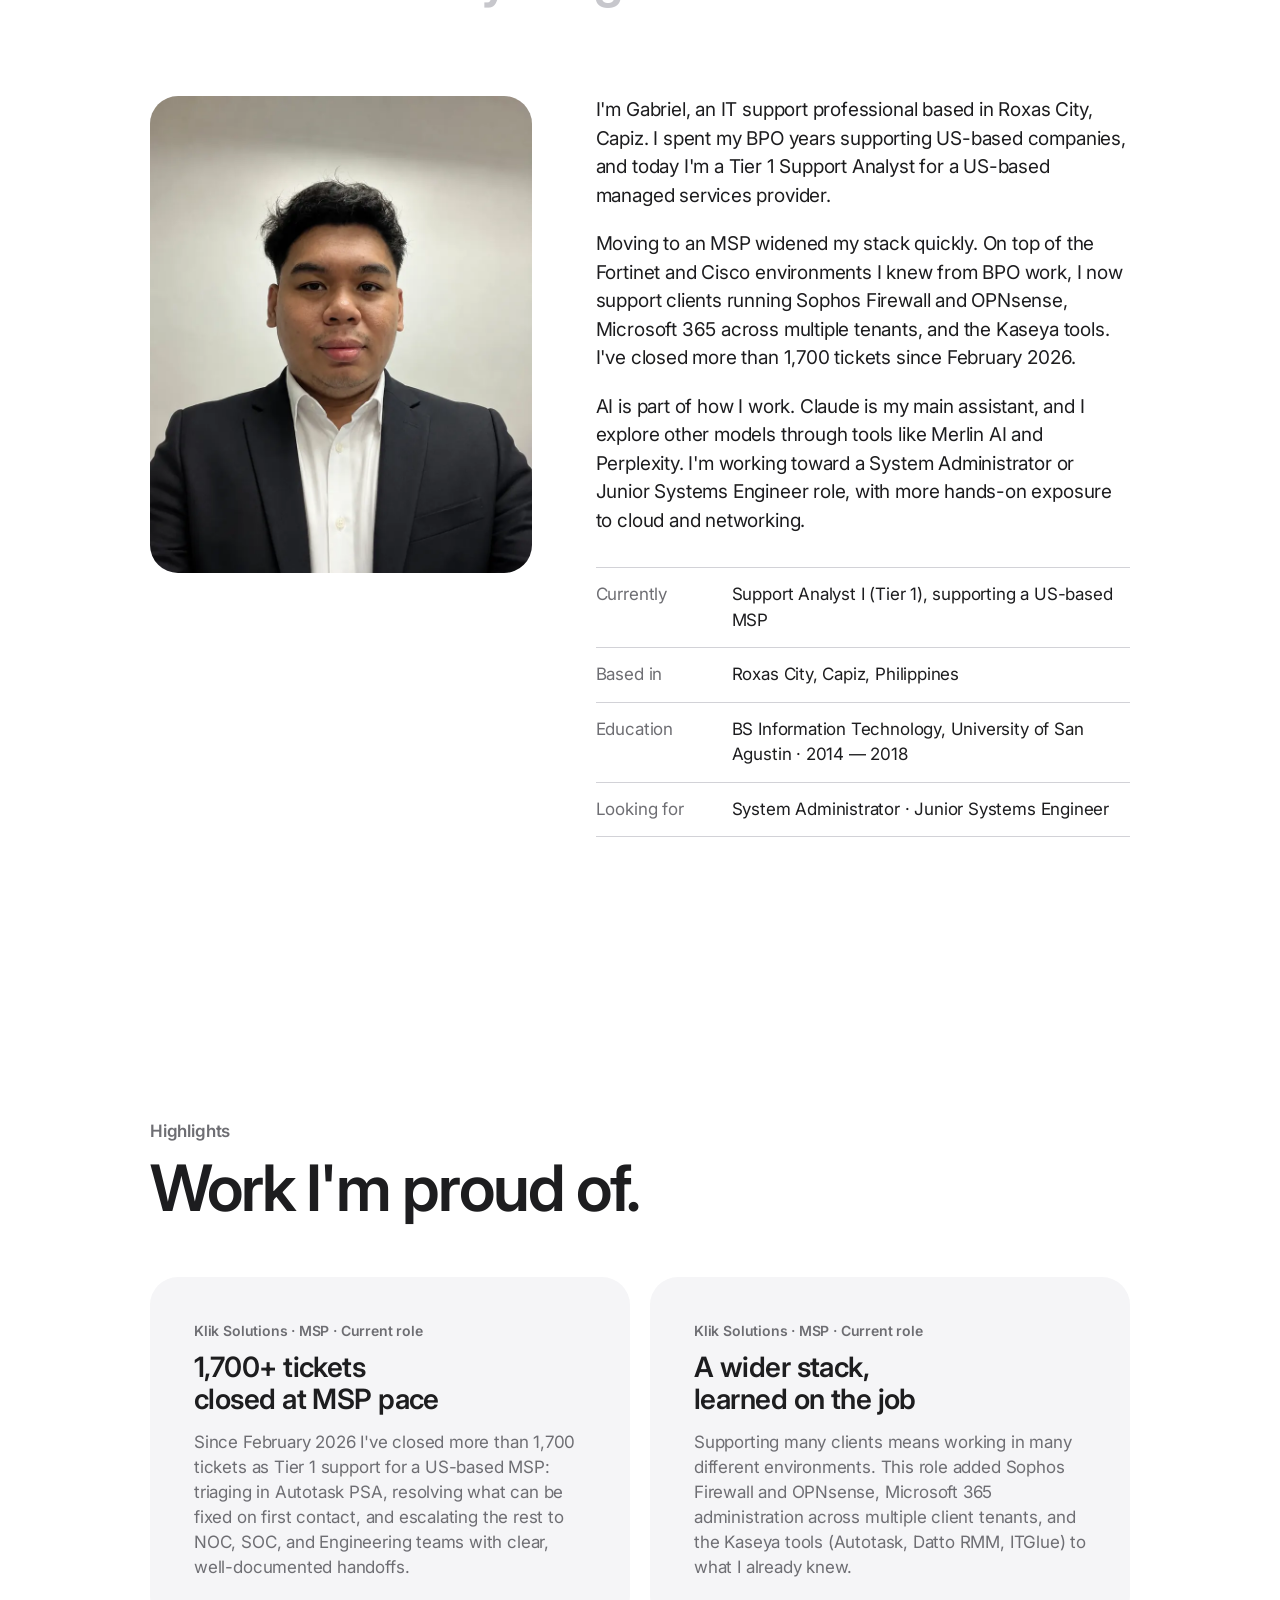
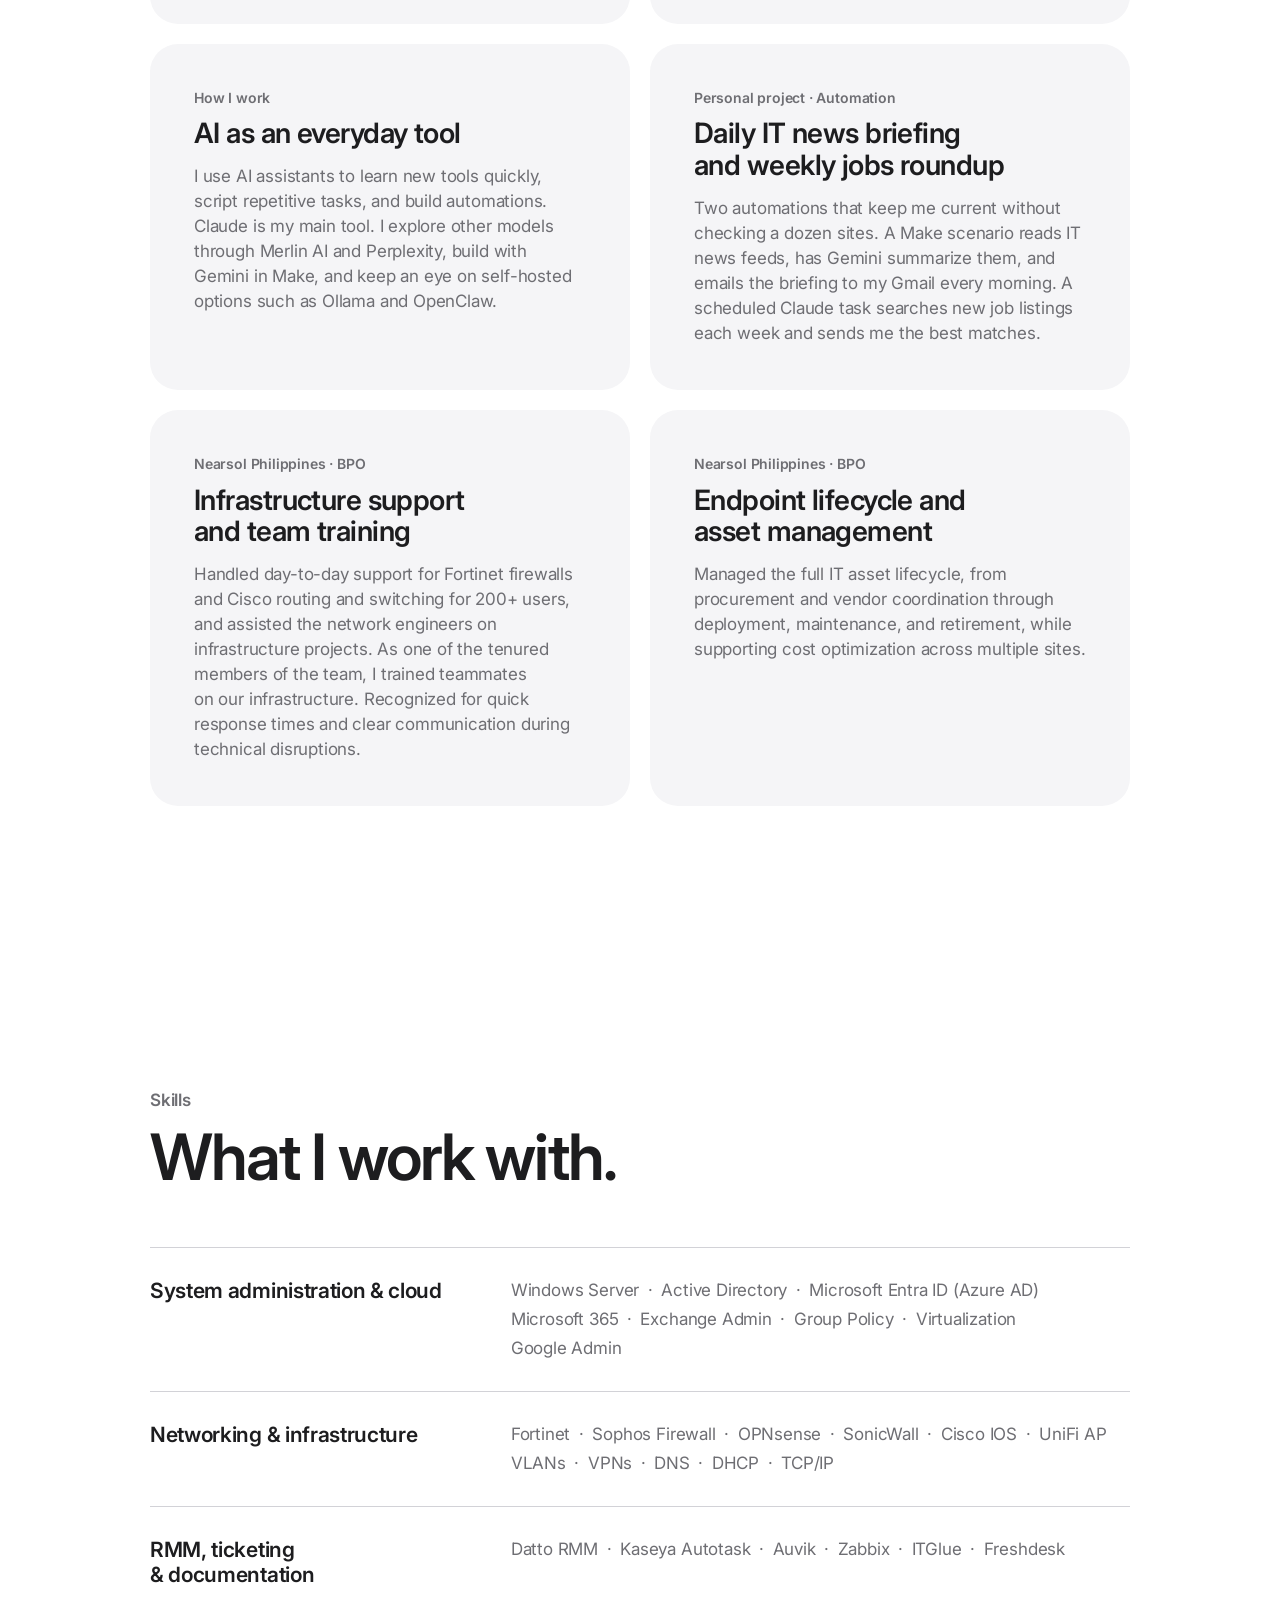
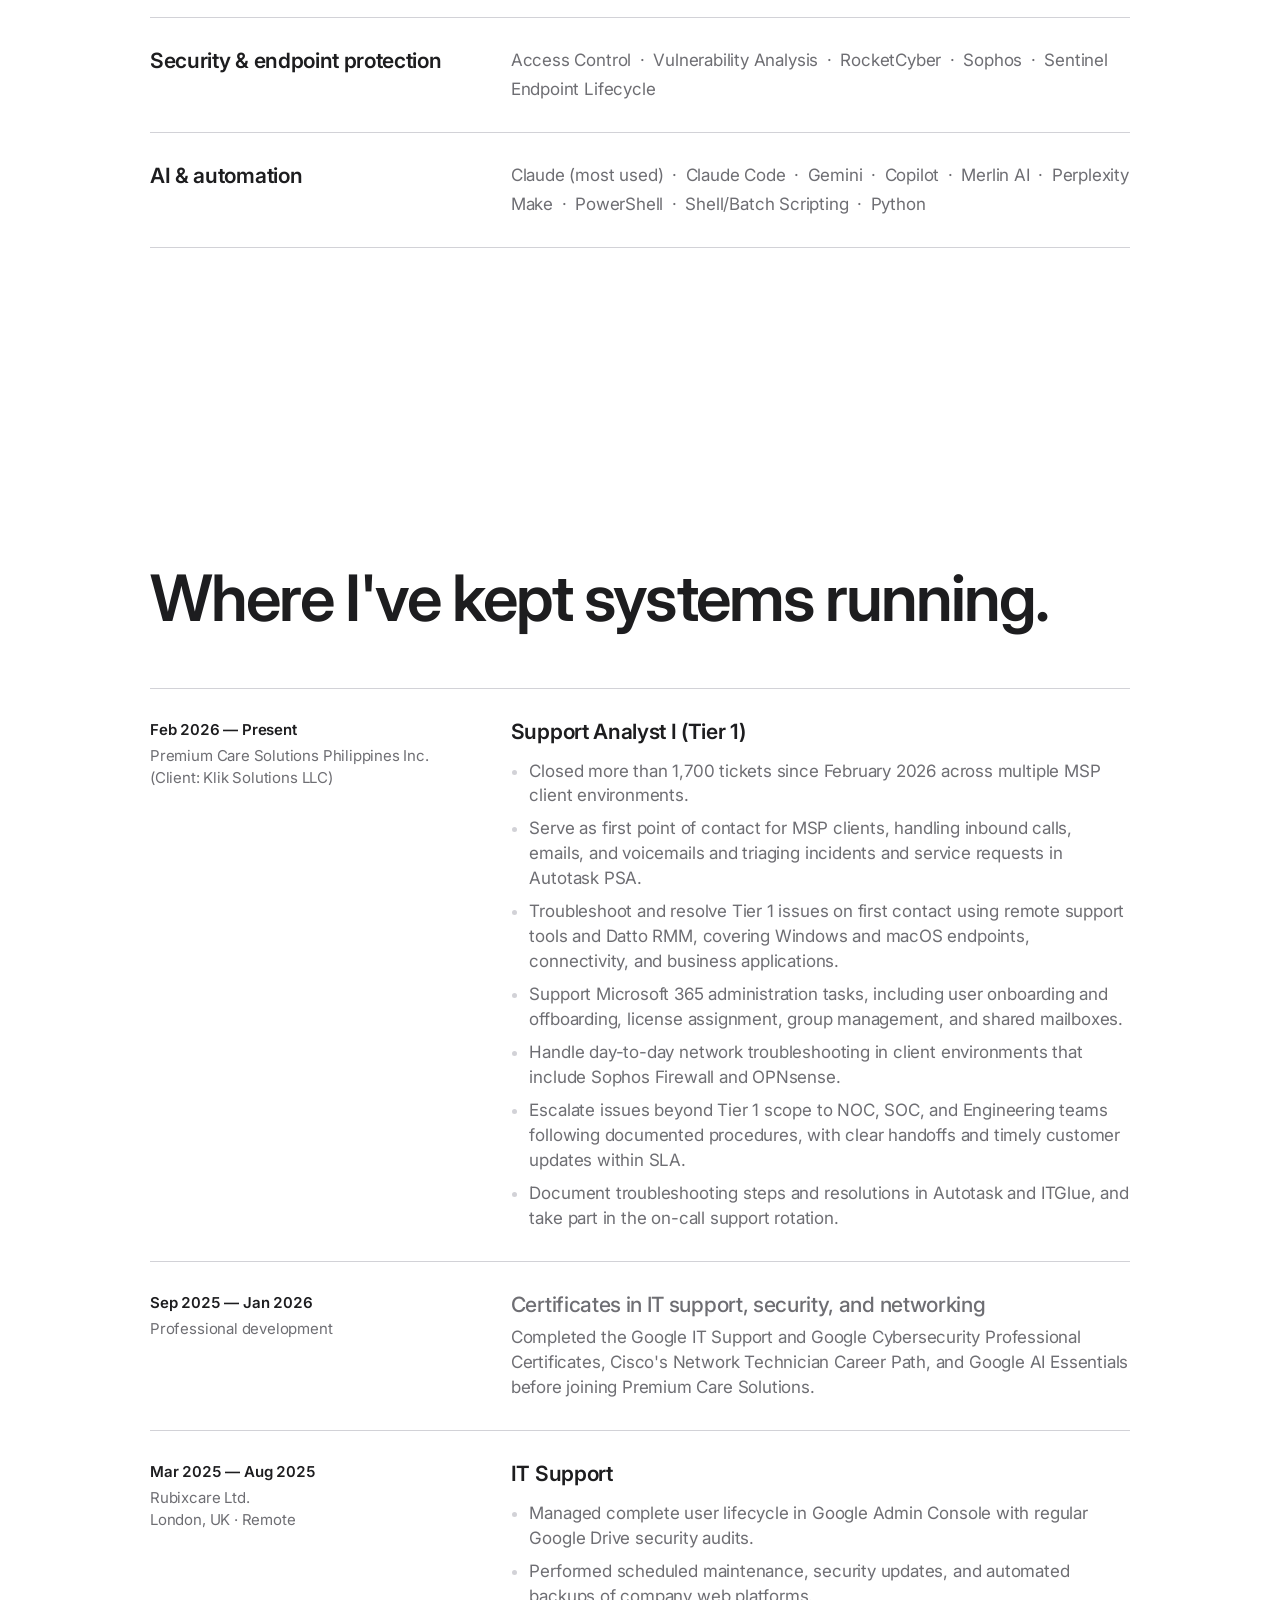
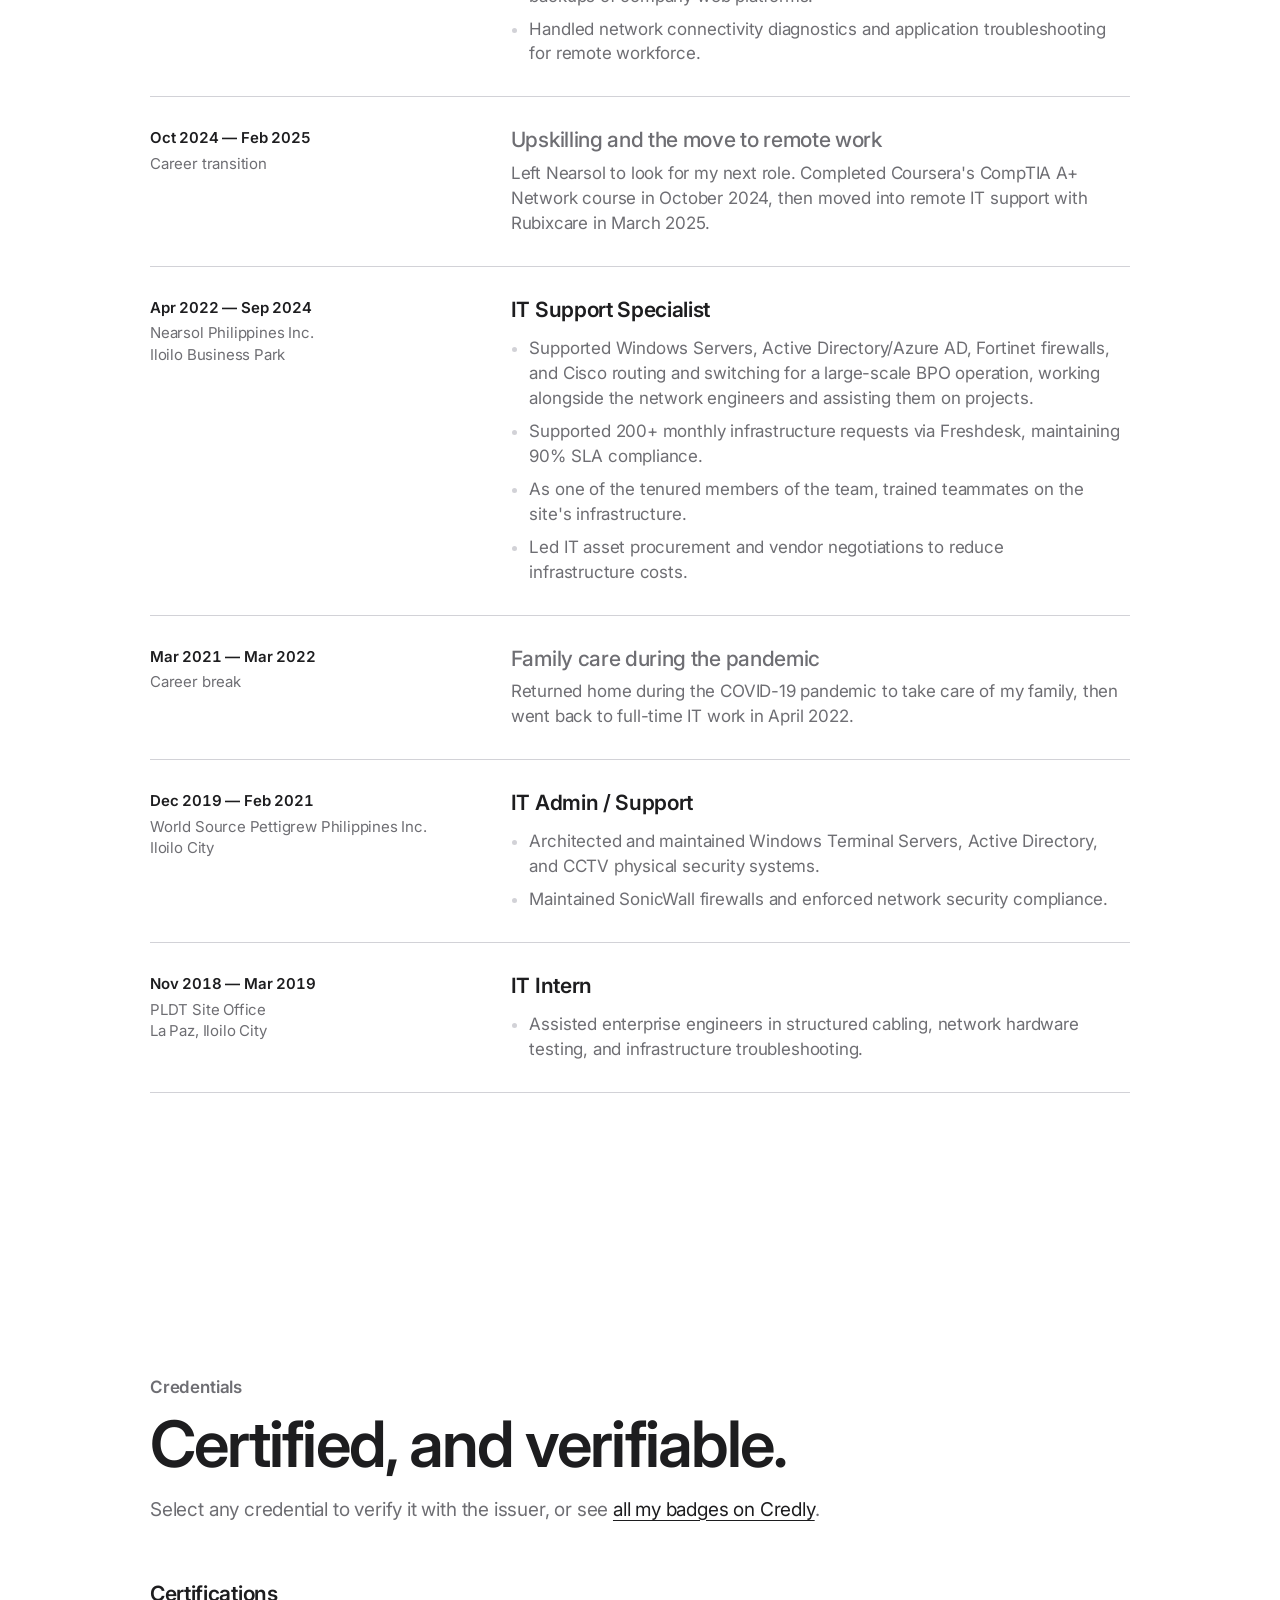
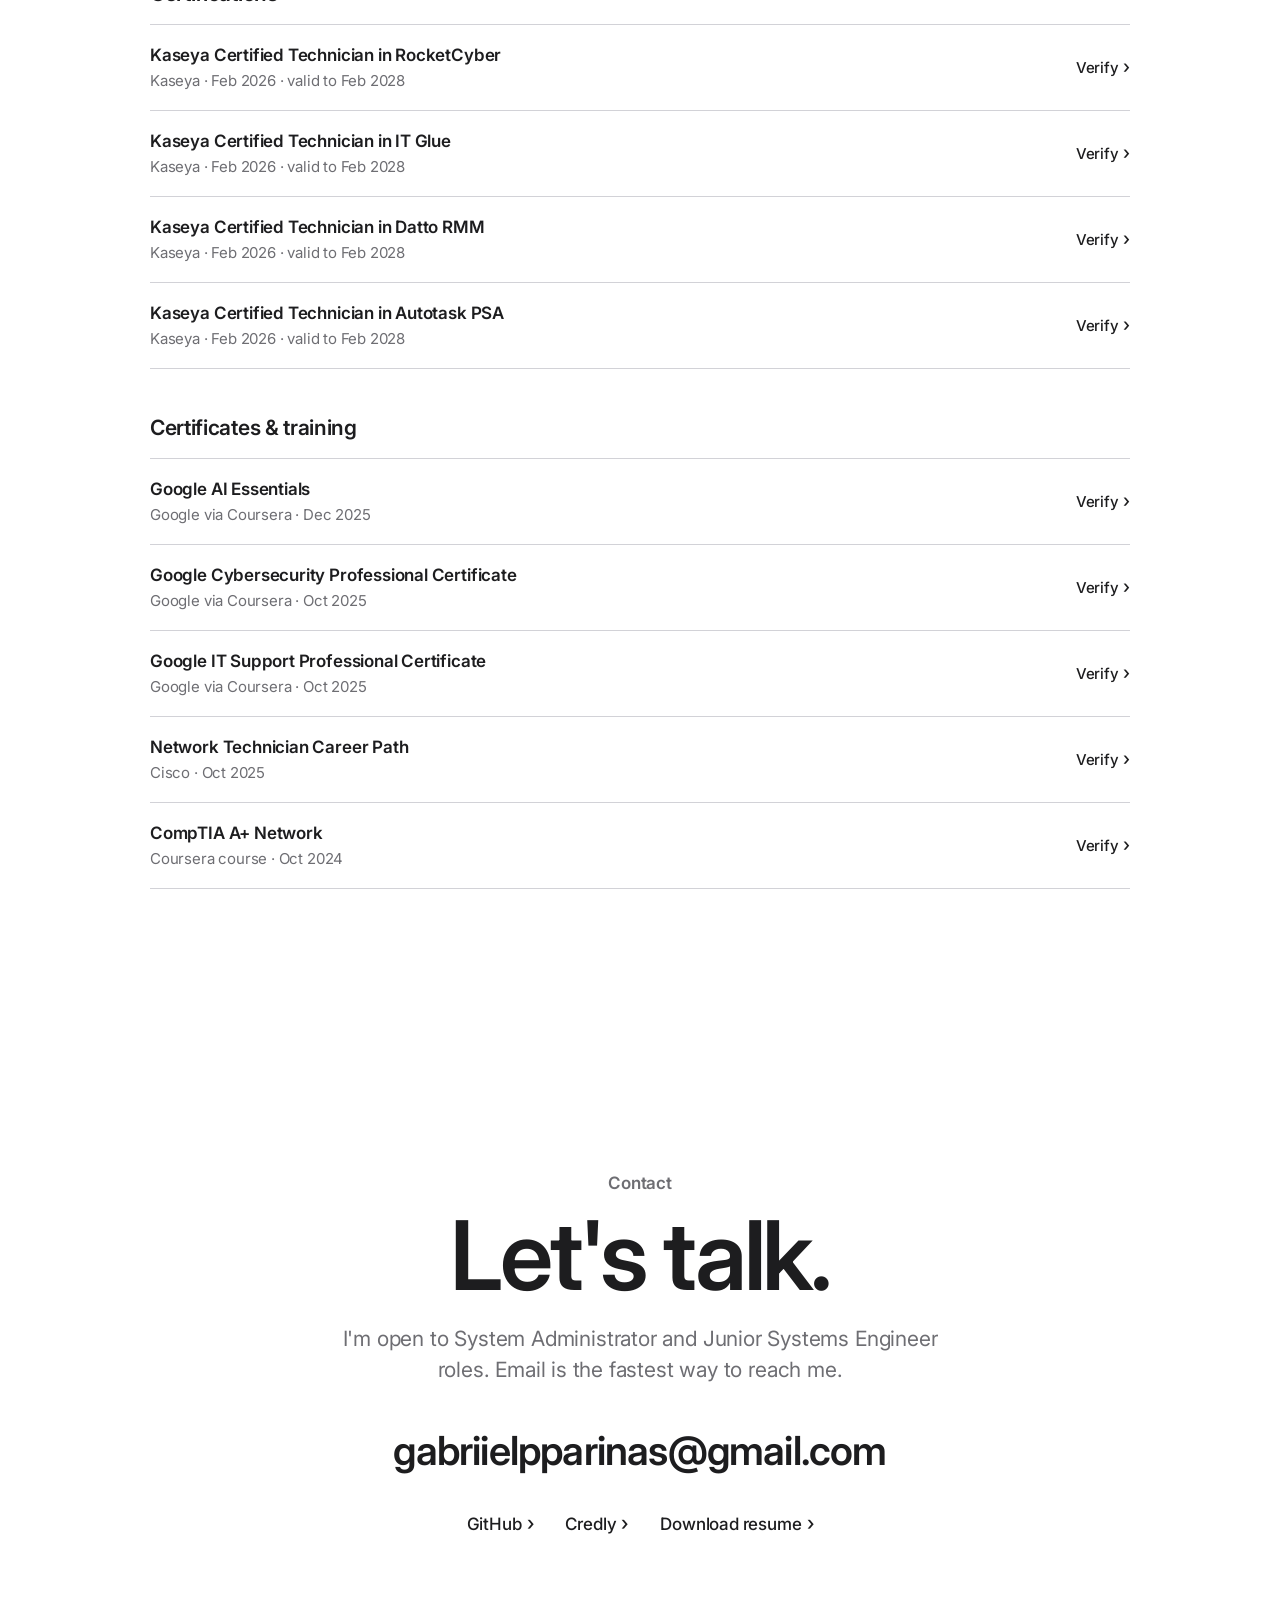
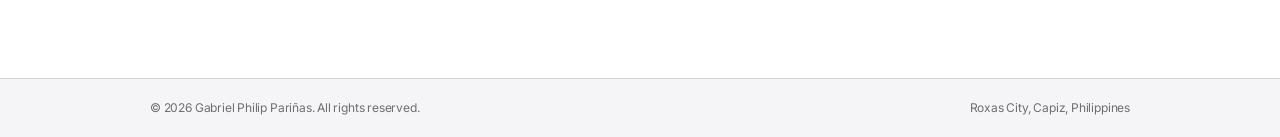
==== commit e8779492: "Drop Network Administrator target; describe AI tools as actually used - Target roles are now System " ====
--- a/index.html
+++ b/index.html
@@ -114,14 +114,15 @@
               and the Kaseya tools. I've closed more than 1,700 tickets since February 2026.
             </p>
             <p data-reveal>
-              AI is part of how I work. Claude is the assistant I use most, alongside ChatGPT, Copilot, and Gemini.
-              I'm working toward a System Administrator, Network Administrator, or Junior Systems Engineer role.
+              AI is part of how I work. Claude is my main assistant, and I explore other models through tools like
+              Merlin AI and Perplexity. I'm working toward a System Administrator or Junior Systems Engineer role,
+              with more hands-on exposure to cloud and networking.
             </p>
             <dl class="facts" data-reveal>
               <div><dt>Currently</dt><dd>Support Analyst I (Tier 1), supporting a US-based MSP</dd></div>
               <div><dt>Based in</dt><dd>Roxas City, Capiz, Philippines</dd></div>
               <div><dt>Education</dt><dd>BS Information Technology, University of San Agustin · 2014 — 2018</dd></div>
-              <div><dt>Looking for</dt><dd>System Administrator · Network Administrator · Junior Systems Engineer</dd></div>
+              <div><dt>Looking for</dt><dd>System Administrator · Junior Systems Engineer</dd></div>
             </dl>
           </div>
         </div>
@@ -160,7 +161,8 @@
             <h3>AI as an everyday tool</h3>
             <p>
               I use AI assistants to learn new tools quickly, script repetitive tasks, and build automations.
-              Claude is the one I use most, and I'm also comfortable with ChatGPT, Copilot, and Gemini.
+              Claude is my main tool. I explore other models through Merlin AI and Perplexity, build with Gemini
+              in Make, and keep an eye on self-hosted options such as Ollama and OpenClaw.
             </p>
           </article>
 
@@ -207,7 +209,7 @@
           <div class="row" data-reveal>
             <h3>System administration &amp; cloud</h3>
             <ul class="inline-list" role="list">
-              <li>Windows Server</li><li>Active Directory</li><li>Azure AD</li><li>Microsoft 365</li>
+              <li>Windows Server</li><li>Active Directory</li><li>Microsoft Entra ID (Azure AD)</li><li>Microsoft 365</li>
               <li>Exchange Admin</li><li>Group Policy</li><li>Virtualization</li><li>Google Admin</li>
             </ul>
           </div>
@@ -235,8 +237,8 @@
           <div class="row" data-reveal>
             <h3>AI &amp; automation</h3>
             <ul class="inline-list" role="list">
-              <li>Claude (most used)</li><li>Claude Code</li><li>ChatGPT</li><li>Copilot</li><li>Gemini</li>
-              <li>Make</li><li>PowerShell</li><li>Shell/Batch Scripting</li><li>Python</li>
+              <li>Claude (most used)</li><li>Claude Code</li><li>Gemini</li><li>Copilot</li>
+              <li>Merlin AI</li><li>Perplexity</li><li>Make</li><li>PowerShell</li><li>Shell/Batch Scripting</li><li>Python</li>
             </ul>
           </div>
         </div>
@@ -427,7 +429,7 @@
         <p class="eyebrow" data-reveal>Contact</p>
         <h2 class="contact-title" data-reveal>Let's talk.</h2>
         <p class="contact-lede" data-reveal>
-          I'm open to System Administrator, Network Administrator, and Junior Systems Engineer roles.
+          I'm open to System Administrator and Junior Systems Engineer roles.
           Email is the fastest way to reach me.
         </p>
         <p data-reveal><a class="contact-email" href="mailto:gabriielpparinas@gmail.com">gabriielpparinas@gmail.com</a></p>
